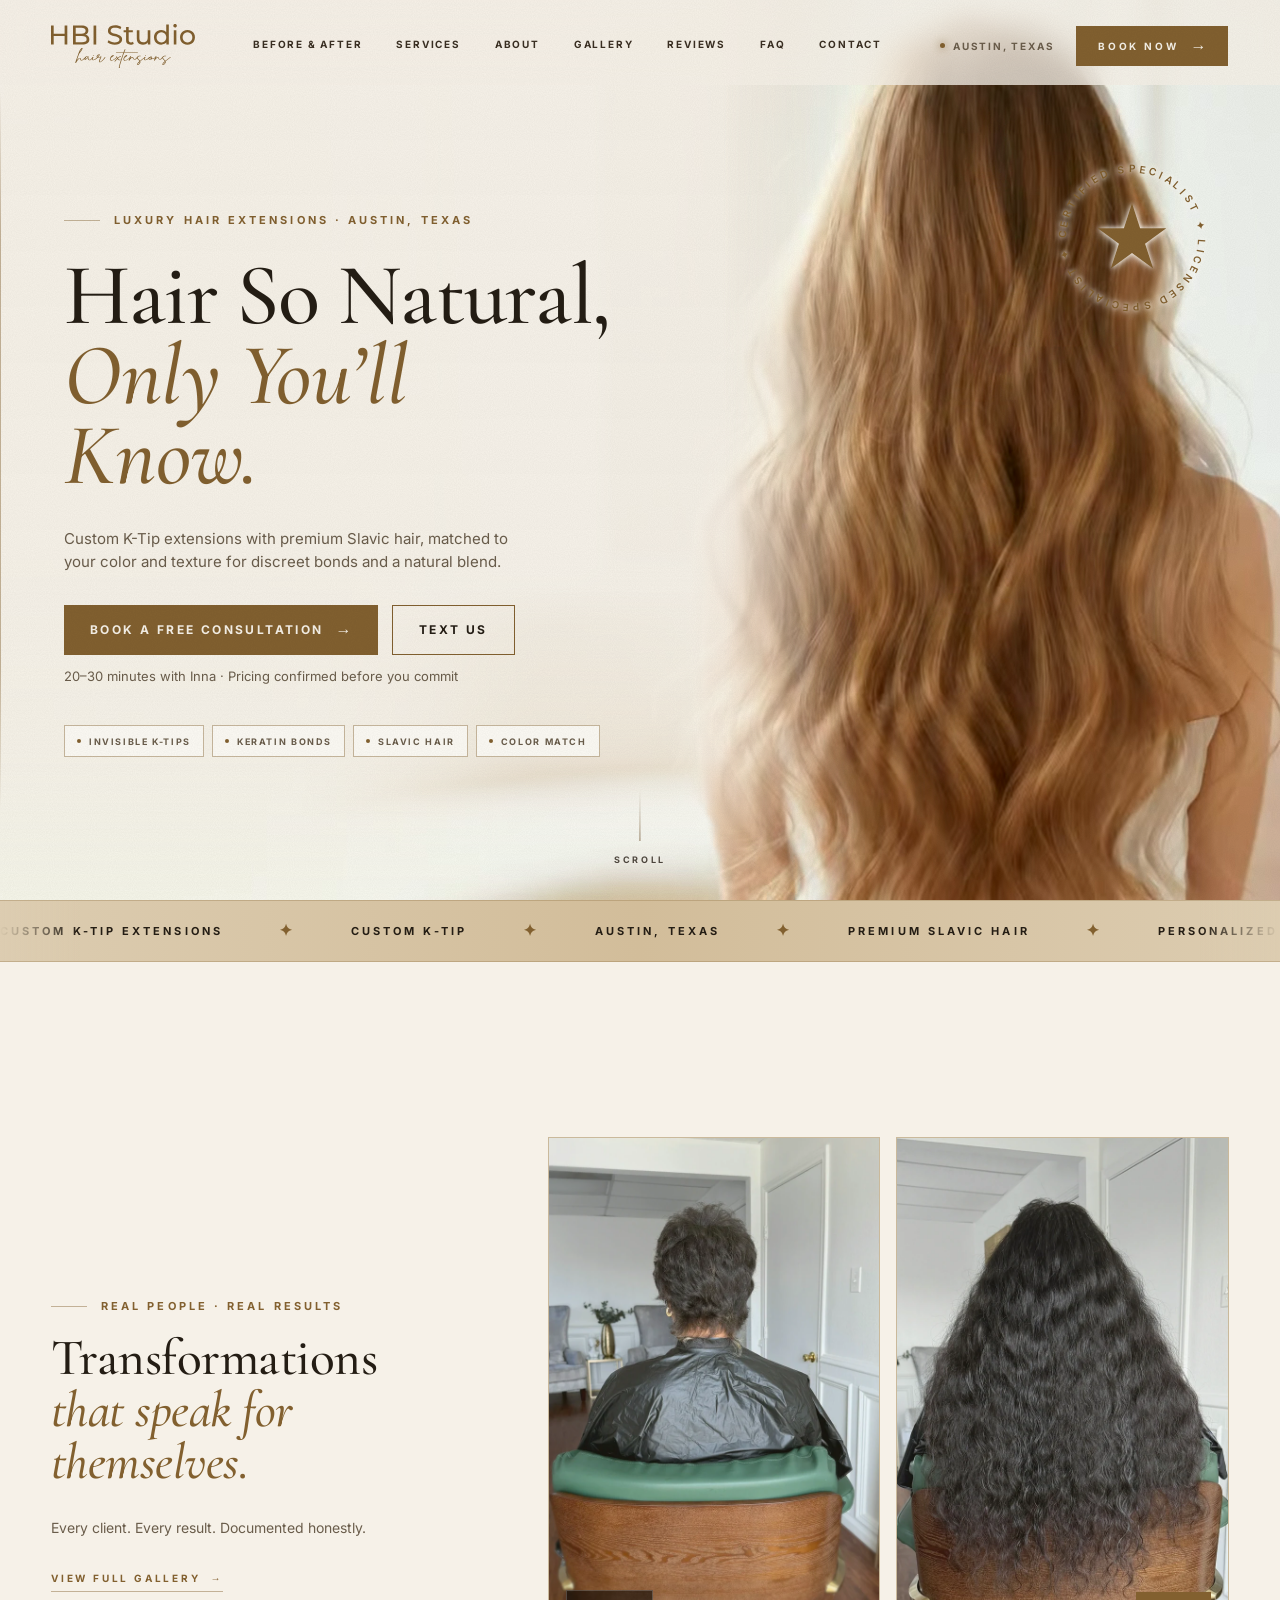
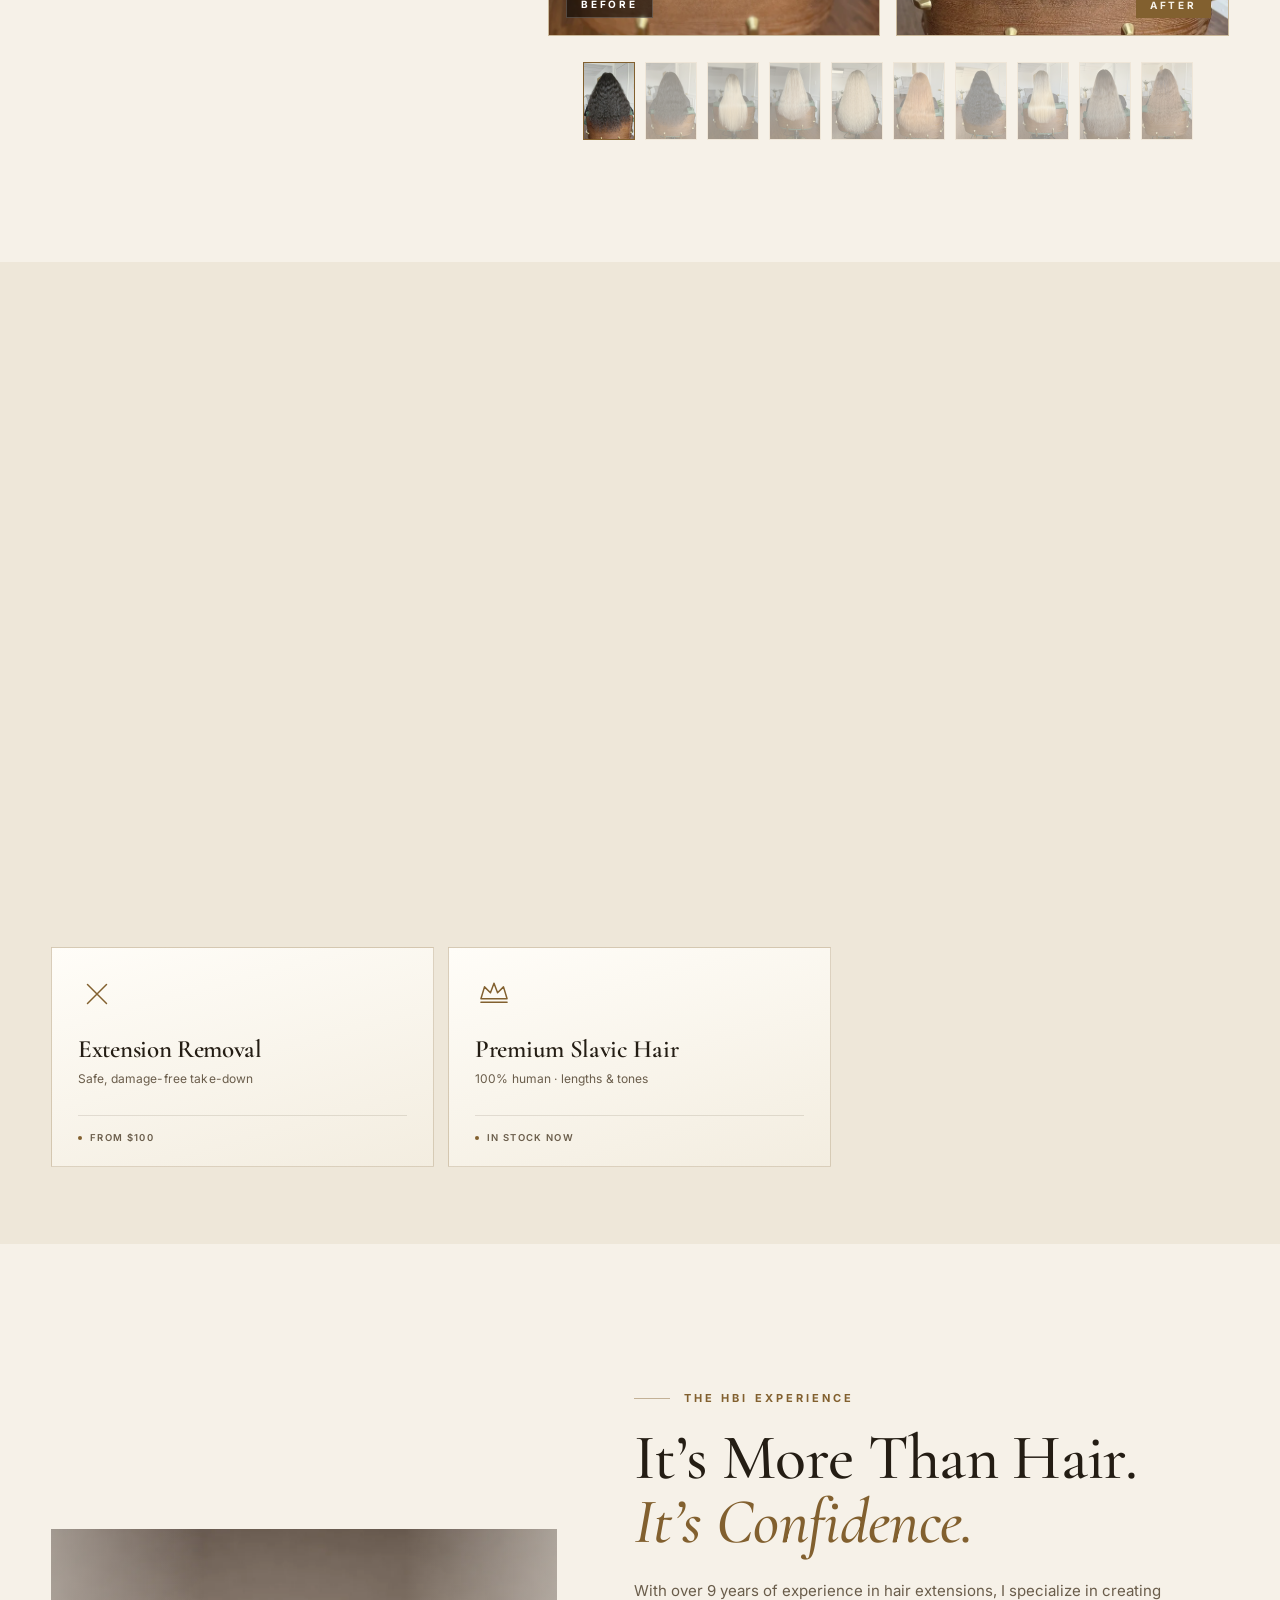
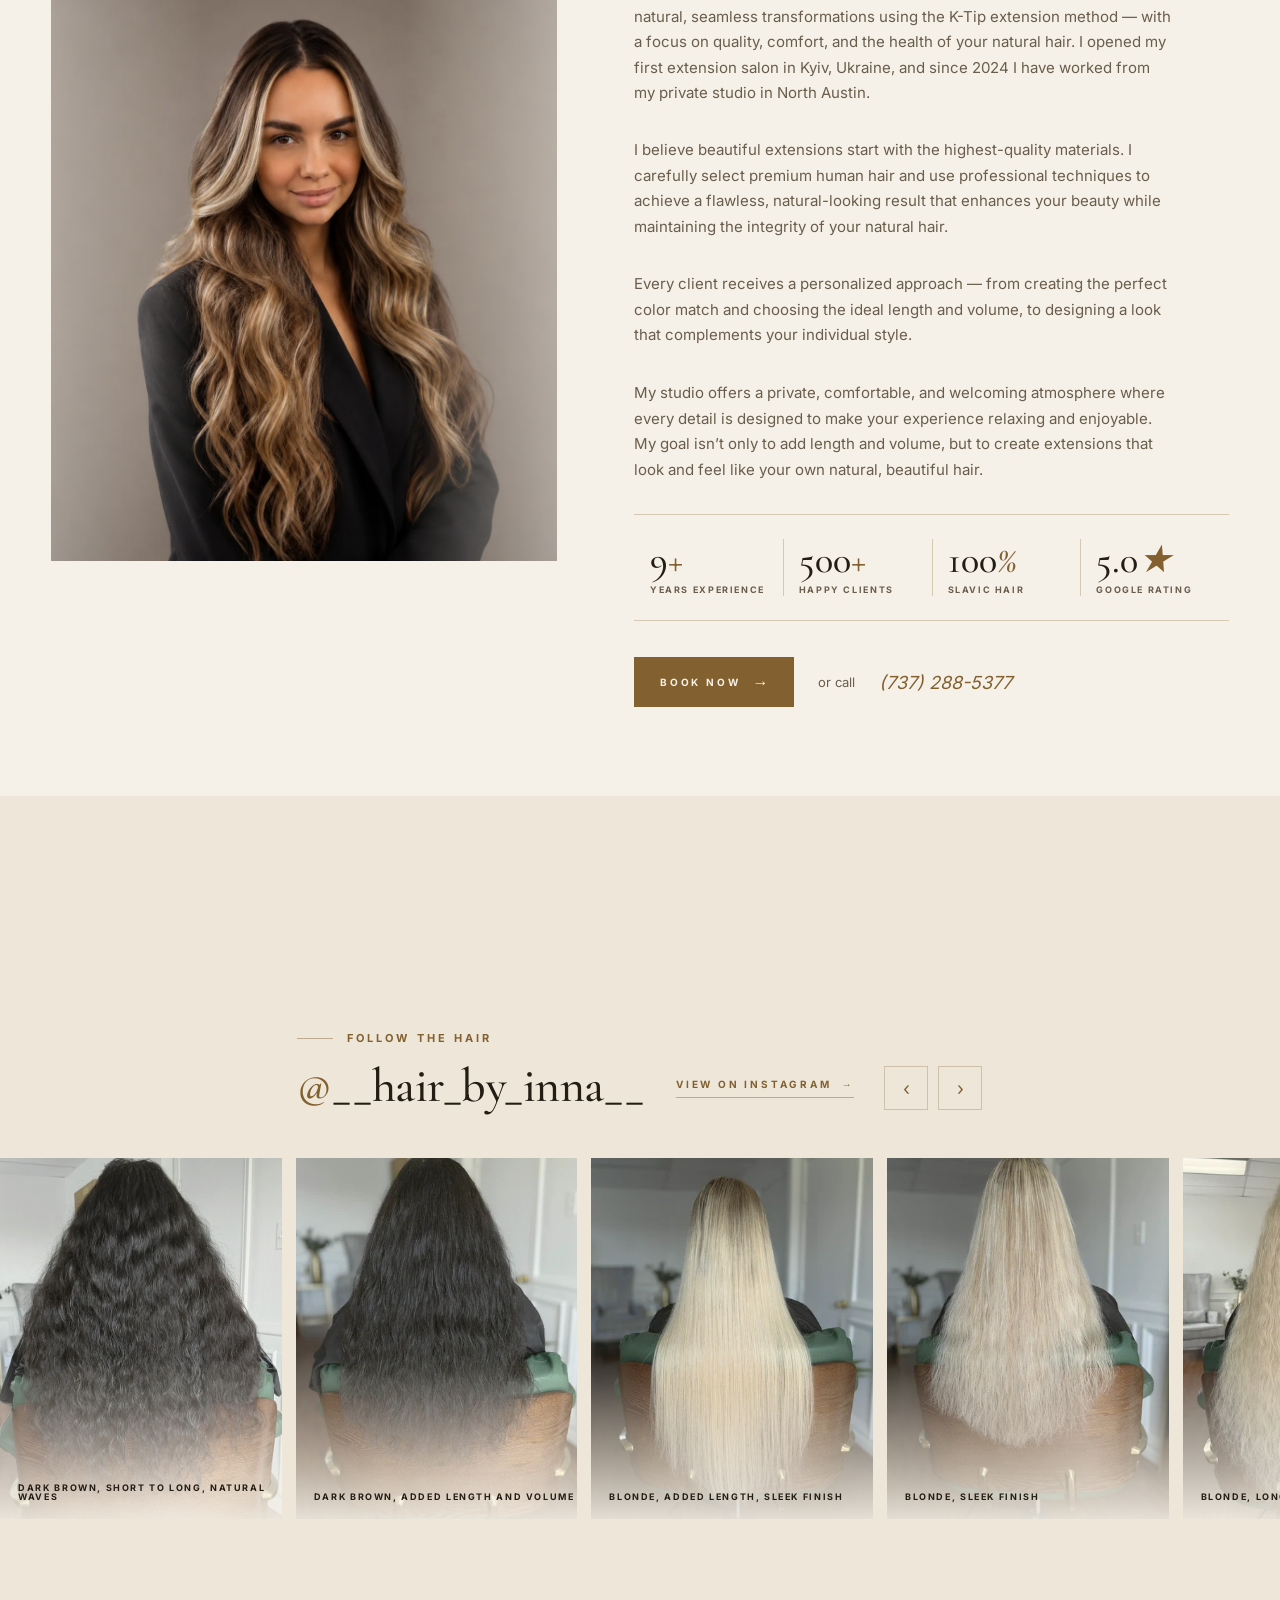
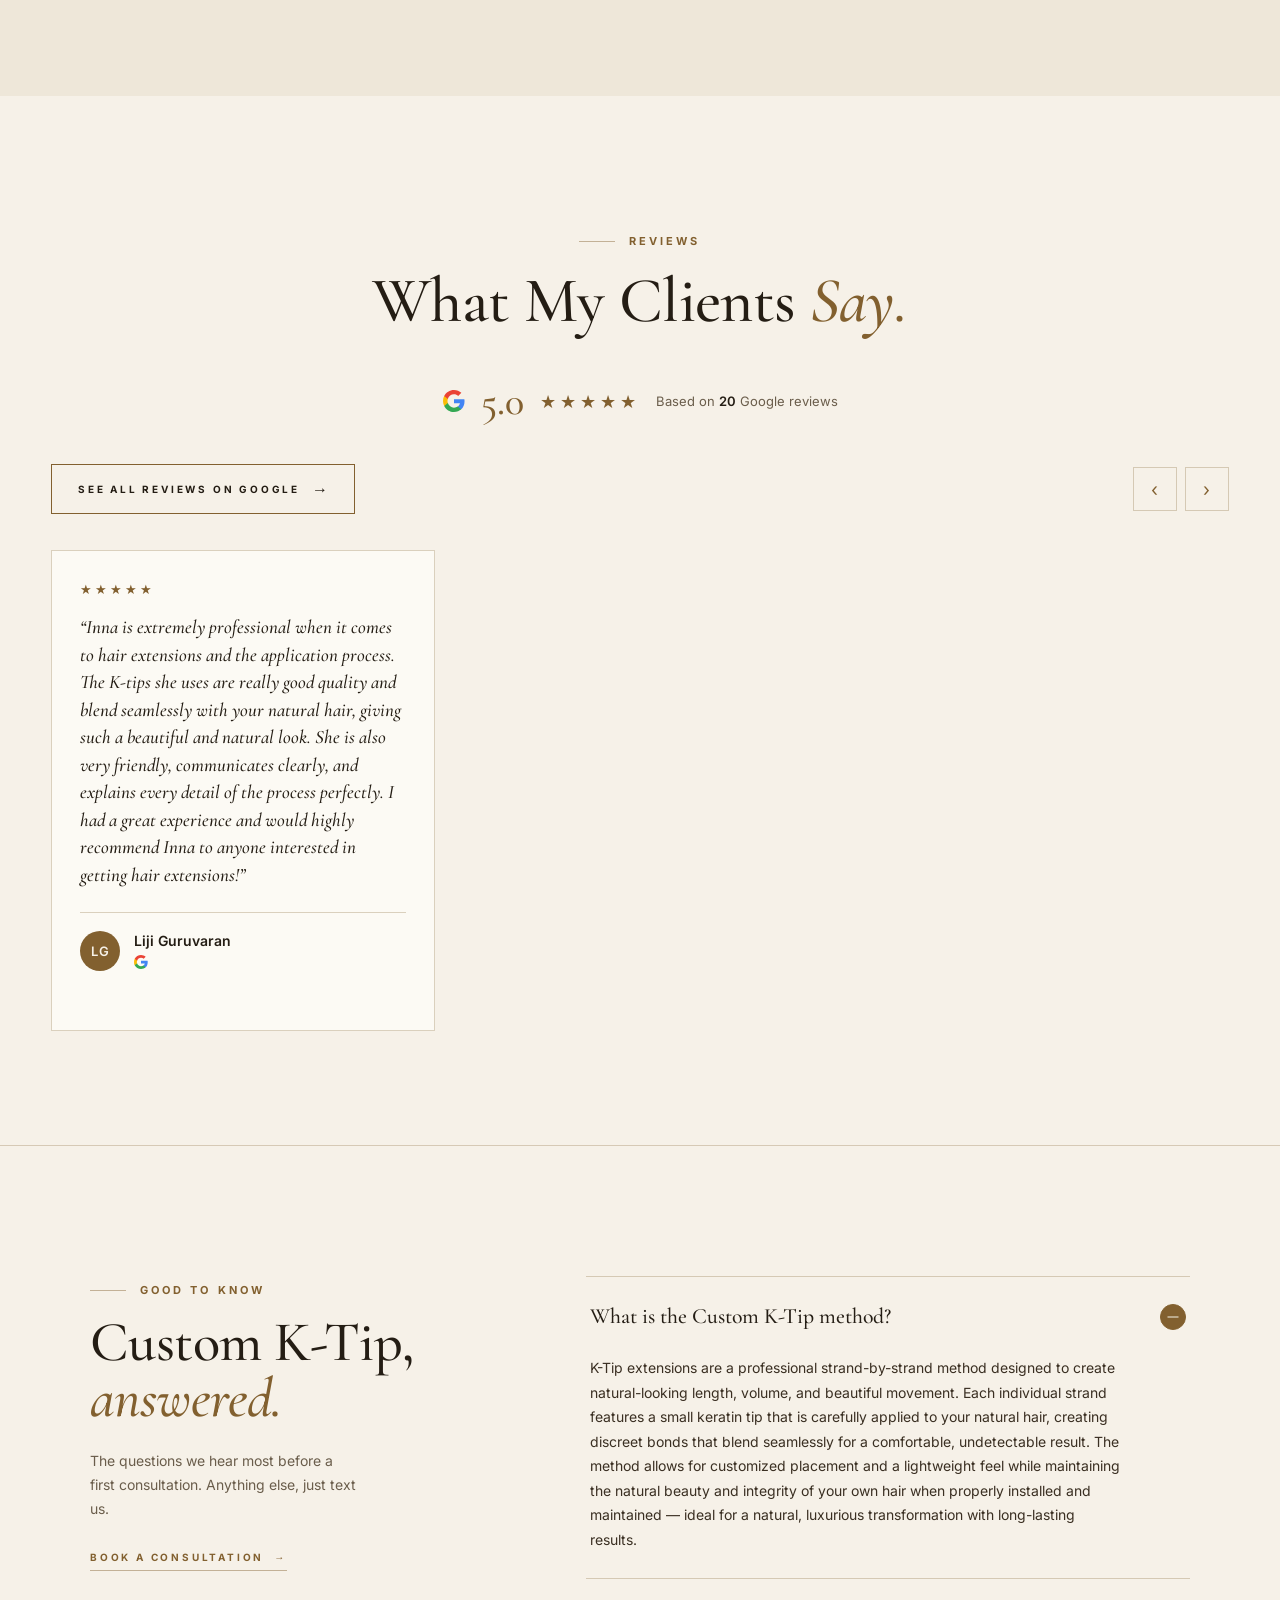
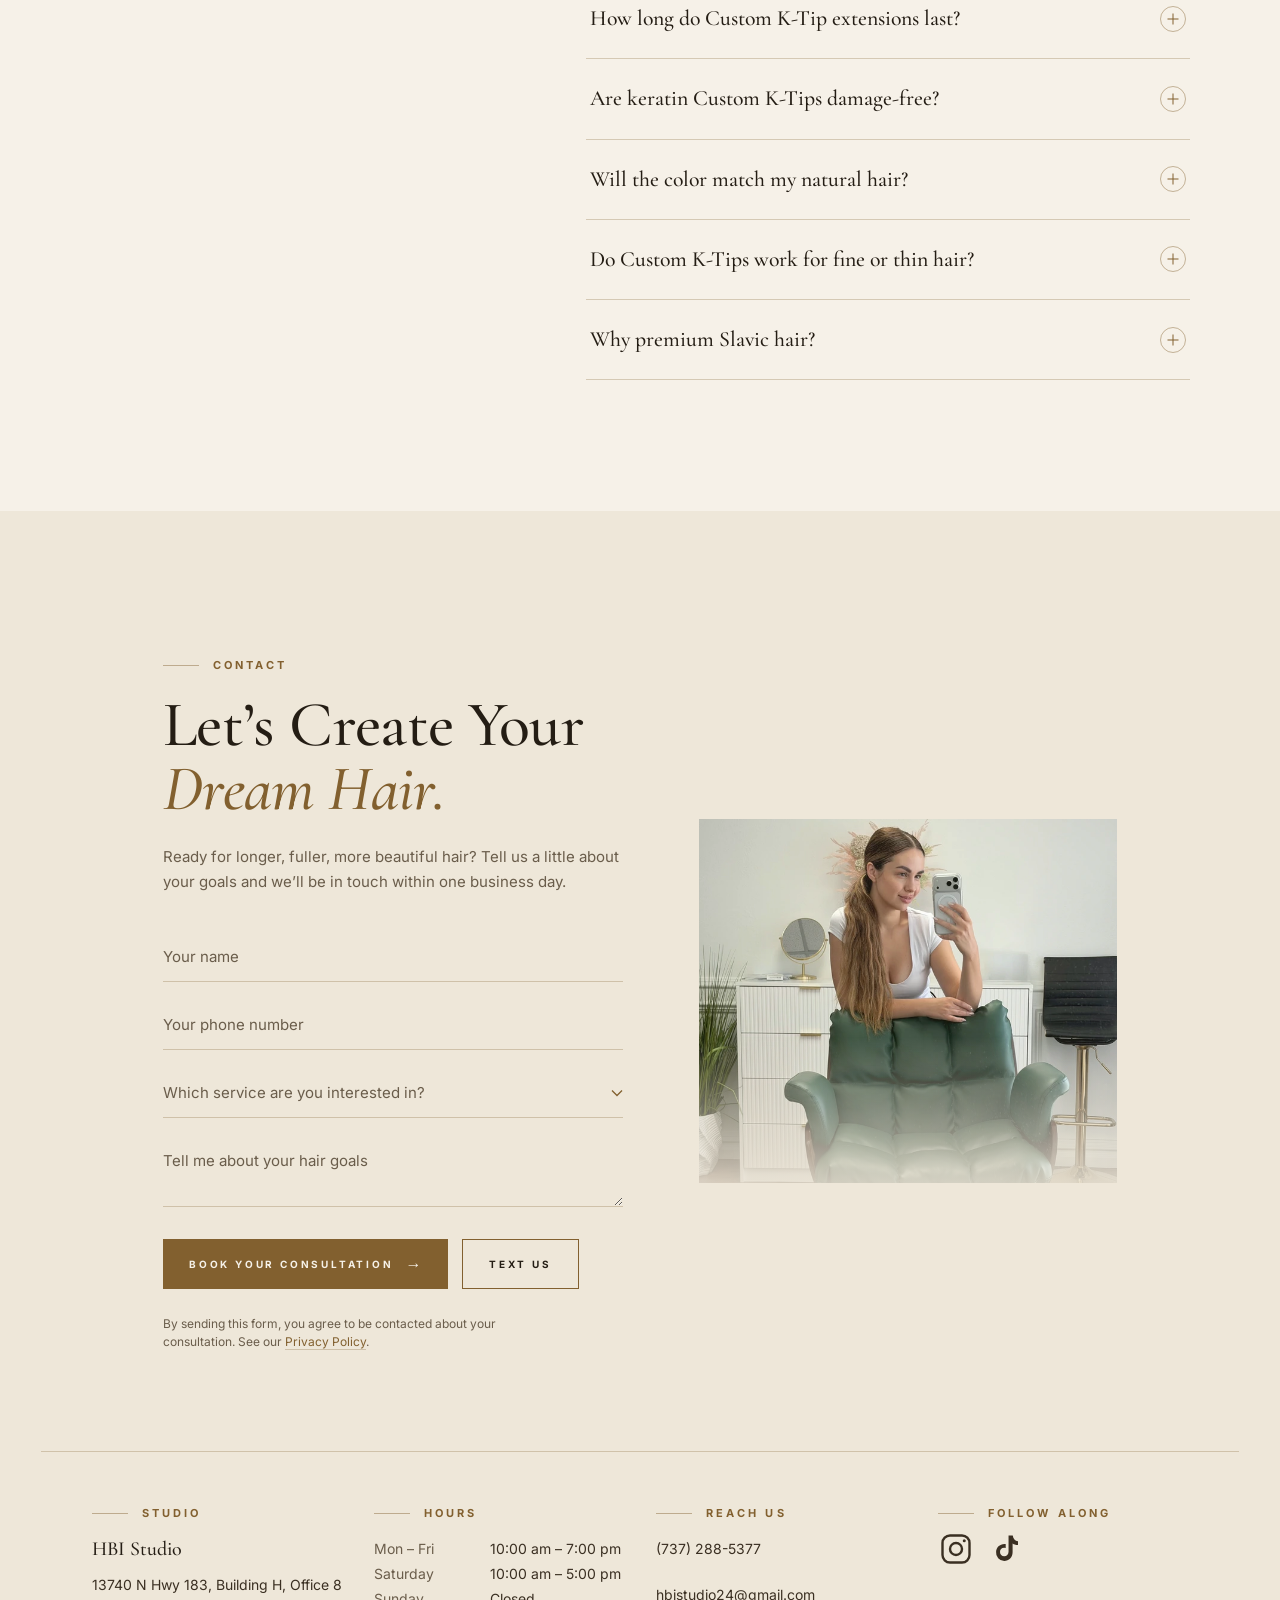
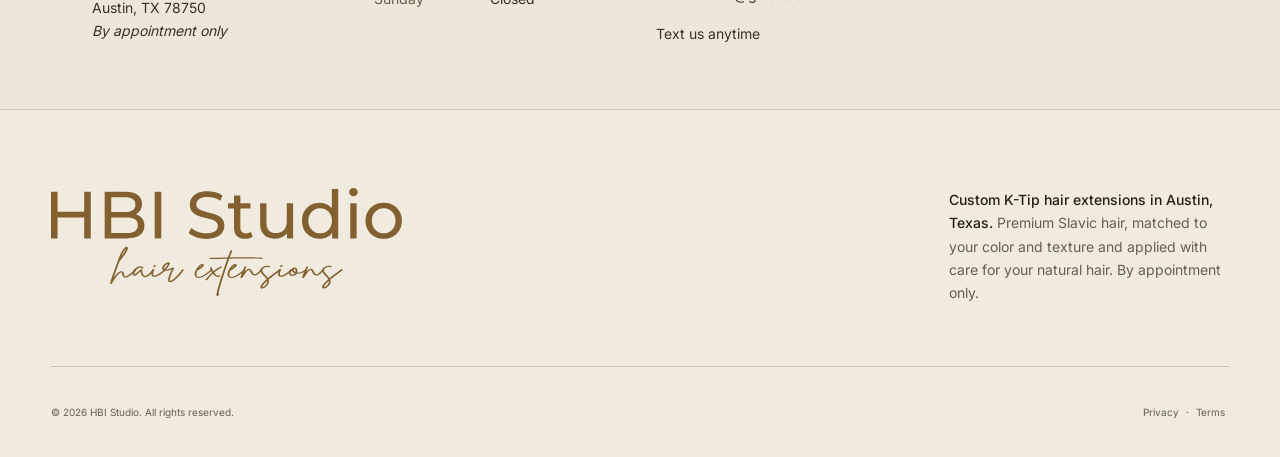
==== light/index.html @ e192b744 "light only: plain color-scheme light + supported-color-schemes + dark-mode media opt-out (Samsung In" ====
<!DOCTYPE html>
<html lang="en">
<head>
  <meta charset="UTF-8" />
  <meta name="viewport" content="width=device-width, initial-scale=1, viewport-fit=cover" />
  <title>HBI Studio — Custom K-Tip Hair Extensions · Austin, TX</title>
  <meta name="description" content="HBI Studio — a private hair extension studio in Austin, Texas specializing in Custom K-Tip extensions. Discreet keratin bonds in premium Slavic hair, matched to your color and texture and applied strand by strand." />
  <meta name="theme-color" content="#F6F1E8" />
  <meta name="color-scheme" content="light" />
  <meta name="supported-color-schemes" content="light" />
  <link rel="icon" type="image/svg+xml" href="favicon.svg" />

  <!-- Social sharing -->
  <meta property="og:type" content="website" />
  <meta property="og:site_name" content="HBI Studio" />
  <meta property="og:url" content="https://hbi-studio.com/" />
  <meta name="robots" content="index, follow" />
  <link rel="canonical" href="https://hbi-studio.com/" />
  <meta property="og:title" content="HBI Studio — Custom K-Tip Hair Extensions · Austin, TX" />
  <meta property="og:description" content="A private hair extension studio in Austin, Texas. Custom K-Tip extensions with premium Slavic hair, matched to your color and texture for discreet bonds and a natural blend." />
  <meta property="og:image" content="https://hbi-studio.com/assets/og/home-1200x630.jpg?v=2" />
  <meta property="og:image:width" content="1200" />
  <meta property="og:image:height" content="630" />
  <meta property="og:image:alt" content="HBI Studio" />
  <meta property="og:locale" content="en_US" />
  <meta name="twitter:card" content="summary_large_image" />
  <meta name="twitter:title" content="HBI Studio — Custom K-Tip Hair Extensions · Austin, TX" />
  <meta name="twitter:description" content="Custom K-Tip extensions with premium Slavic hair, matched to your color and texture. By appointment only — Austin, TX." />
  <meta name="twitter:image" content="https://hbi-studio.com/assets/og/home-1200x630.jpg?v=2" />

  <script type="application/ld+json">
  {
    "@context": "https://schema.org",
    "@type": "HairSalon",
    "@id": "https://hbi-studio.com/#business",
    "name": "HBI Studio",
    "description": "Private hair extension studio in Austin, Texas specializing in Custom K-Tip extensions with premium Slavic hair.",
    "telephone": "+17372885377",
    "email": "hbistudio24@gmail.com",
    "url": "https://hbi-studio.com/",
    "logo": "https://hbi-studio.com/logo/HBI-Studio-logo-gold.png",
    "image": "https://hbi-studio.com/logo/HBI-Studio-logo-gold.png",
    "priceRange": "$$",
    "address": {
      "@type": "PostalAddress",
      "streetAddress": "13740 N Hwy 183, Building H, Office 8",
      "addressLocality": "Austin",
      "addressRegion": "TX",
      "postalCode": "78750",
      "addressCountry": "US"
    },
    "openingHoursSpecification": [
      { "@type": "OpeningHoursSpecification", "dayOfWeek": ["Monday","Tuesday","Wednesday","Thursday","Friday"], "opens": "10:00", "closes": "19:00" },
      { "@type": "OpeningHoursSpecification", "dayOfWeek": "Saturday", "opens": "10:00", "closes": "17:00" }
    ],
    "geo": { "@type": "GeoCoordinates", "latitude": 30.459564, "longitude": -97.794838 },
    "areaServed": [
      { "@type": "City", "name": "Austin" },
      { "@type": "City", "name": "Cedar Park" },
      { "@type": "City", "name": "Round Rock" },
      { "@type": "City", "name": "Pflugerville" },
      { "@type": "City", "name": "Leander" }
    ],
    "founder": { "@type": "Person", "name": "Inna", "jobTitle": "Hair extension specialist" },
    "knowsAbout": ["Custom K-Tip hair extensions", "Keratin bond hair extensions", "Slavic hair"],
    "hasOfferCatalog": {
      "@type": "OfferCatalog",
      "name": "Hair extension services",
      "itemListElement": [
        { "@type": "Offer", "itemOffered": { "@type": "Service", "name": "Free Consultation" }, "price": "0", "priceCurrency": "USD" },
        { "@type": "Offer", "itemOffered": { "@type": "Service", "name": "Hair Extension Installation (Hair Included)" } },
        { "@type": "Offer", "itemOffered": { "@type": "Service", "name": "Hair Extension Installation (Client's Hair)" } },
        { "@type": "Offer", "itemOffered": { "@type": "Service", "name": "Extension Reinstallation" } },
        { "@type": "Offer", "itemOffered": { "@type": "Service", "name": "Extension Removal" } },
        { "@type": "Offer", "itemOffered": { "@type": "Product", "name": "Premium Slavic Human Hair", "offers": { "@type": "AggregateOffer", "lowPrice": "450", "priceCurrency": "USD" } } }
      ]
    },
    "sameAs": [
      "https://www.instagram.com/__hair_by_inna__/",
      "https://www.tiktok.com/@hbi_studio_atx",
      "https://maps.app.goo.gl/on6bKGeQYGcoW2rF8"
    ],
    "aggregateRating": { "@type": "AggregateRating", "ratingValue": "5.0", "reviewCount": "20" }
  }
  </script>
  <script type="application/ld+json">
  {
    "@context": "https://schema.org",
    "@type": "FAQPage",
    "mainEntity": [
      { "@type": "Question", "name": "What is the Custom K-Tip method?", "acceptedAnswer": { "@type": "Answer", "text": "K-Tip extensions are a professional strand-by-strand method that creates natural-looking length, volume, and movement. Each strand features a small keratin tip carefully applied to your natural hair, creating discreet bonds that blend seamlessly for a comfortable, undetectable result. It allows customized placement and a lightweight feel while maintaining the integrity of your own hair when properly installed and maintained." } },
      { "@type": "Question", "name": "How long do Custom K-Tip extensions last?", "acceptedAnswer": { "@type": "Answer", "text": "With proper care, high-quality Custom K-Tip extensions can be reused for 9–12 months or longer. We recommend a reinstallation every 3–3.5 months so they can be removed, refreshed, and reapplied. Longevity also depends on your at-home care routine, the products you use, and how gently you treat your extensions." } },
      { "@type": "Question", "name": "Are keratin Custom K-Tips damage-free?", "acceptedAnswer": { "@type": "Answer", "text": "Keratin Custom K-Tip extensions are a gentle, comfortable method when applied correctly by a trained professional. The small, lightweight keratin bonds distribute weight evenly and allow natural movement while minimizing stress on your natural hair. Proper installation, regular maintenance, and recommended aftercare are essential to keeping your hair healthy and achieving the best results." } },
      { "@type": "Question", "name": "Will the color match my natural hair?", "acceptedAnswer": { "@type": "Answer", "text": "Yes. We specialize in customized color matches for a seamless blend with your natural hair, including custom color mixes and complex color techniques. Whether your hair is a natural shade, highlighted, balayage, or a more complex color, we customize the extensions to blend beautifully." } },
      { "@type": "Question", "name": "Do Custom K-Tips work for fine or thin hair?", "acceptedAnswer": { "@type": "Answer", "text": "Yes — Custom K-Tip extensions can be an excellent option for fine or thin hair when applied correctly and customized to your natural hair. The small, discreet bonds allow precise placement and a natural blend without a bulky appearance. A professional consultation is essential to determine the right length, volume, and extension amount for your hair type." } },
      { "@type": "Question", "name": "Why premium Slavic hair?", "acceptedAnswer": { "@type": "Answer", "text": "Premium Slavic hair is known for its exceptional softness, natural shine, and luxurious quality. Its fine texture and smooth cuticle structure blend beautifully with many natural hair types. It is carefully selected for durability, beautiful movement, and its ability to maintain softness with proper care — an investment in a natural look, comfortable wear, and long-lasting results." } }
    ]
  }
  </script>

  <!-- The hero still is the largest paint on every screen; ask for it first. -->
  <link rel="preload" as="image" href="assets/hero-light-fallback.webp" imagesrcset="assets/hero-light-fallback-800.webp 800w, assets/hero-light-fallback.webp 1920w" imagesizes="(max-width: 980px) 100vw, 62vw" fetchpriority="high" />
  <!-- Fonts are self-hosted (see style.css); the two hero faces are fetched early. -->
  <link rel="preload" as="font" type="font/woff2" href="assets/fonts/cormorant-garamond.woff2" crossorigin />
  <link rel="preload" as="font" type="font/woff2" href="assets/fonts/inter.woff2" crossorigin />
  <!-- Progressive enhancement for the reveal blocks. They may only start hidden
       once JavaScript is known to be running, so the stamp goes on here, before
       first paint. If main.js has not reported in within four seconds — blocked,
       failed, or still loading on a bad connection — the stamp comes off and
       every block is simply visible. -->
  <script>
    document.documentElement.classList.add('js');
    setTimeout(function () {
      if (!window.__hbiJs) document.documentElement.classList.remove('js');
    }, 4000);
  </script>
  <link rel="stylesheet" href="style.css?v=20261010-2" />

  <!-- ===== Custom K-Tip additions: USP strip + FAQ (scoped, reuses Dark Couture tokens) ===== -->
  <style>
    @media (pointer: coarse) {
      .ba-handle { cursor: ew-resize !important; }
    }

    /* ===== Cinematic animated hero (bleed variant) ===== */
    .hero-cine { position: absolute; inset: 0; overflow: hidden; z-index: 0; }
    .hero-cine .cine-img,
    .hero-cine .cine-hair,
    .hero-cine video.cine-video {
      position: absolute; inset: 0; width: 100%; height: 100%;
      object-fit: cover; object-position: 50% 26%;
      will-change: transform;
    }
    .hero-cine .cine-img {
      transform-origin: 50% 32%;
      filter: brightness(1.08) contrast(0.96) saturate(0.94);
      animation: cineZoom 28s ease-in-out infinite alternate;
    }
    /* Duplicate of the photo, masked to the hair region, gently swaying =
       reads as long hair flowing in slow motion. */
    .hero-cine .cine-hair {
      transform-origin: 50% 0%;
      filter: brightness(1.08) contrast(0.97) saturate(0.94) blur(0.5px);
      -webkit-mask-image: linear-gradient(to bottom, transparent 30%, #000 50%, #000 92%, transparent 100%);
              mask-image: linear-gradient(to bottom, transparent 30%, #000 50%, #000 92%, transparent 100%);
      animation: cineSway 7.5s ease-in-out infinite alternate;
    }
    /* Ivory grade so the studio footage sits inside Light Couture */
    .hero-cine .cine-tone {
      position: absolute; inset: 0; pointer-events: none;
      background: radial-gradient(125% 135% at 40% 42%,
        rgba(255,252,246,.10) 0%,
        rgba(246,241,232,.40) 48%,
        rgba(246,241,232,.76) 78%,
        rgba(248,244,236,.9) 100%);
    }
    /* Also veils the VIDEO (the tone layer is hidden once video takes over) */
    .hero-cine .cine-sweep {
      position: absolute; inset: -25%;
      background: linear-gradient(115deg,
        transparent 40%,
        rgba(138,102,52,.10) 47%,
        rgba(110,78,38,.16) 51%,
        rgba(138,102,52,.08) 55%,
        transparent 62%);
      mix-blend-mode: multiply; pointer-events: none;
      animation: cineSweep 11s ease-in-out infinite;
    }
    /* No brightness lift: the light clip is already bright, and pushing it
       further blew out the hair. */
    .hero-cine video.cine-video { display: none; z-index: 1; background: var(--ink); }
    .hero-cine.has-video video.cine-video { display: block; }
    .hero-cine.has-video .cine-img,
    .hero-cine.has-video .cine-hair,
    .hero-cine.has-video .cine-sweep,
    .hero-cine.has-video .cine-tone { display: none; }

    @keyframes cineZoom {
      from { transform: scale(1.05) translateY(0); }
      to   { transform: scale(1.16) translateY(-1.6%); }
    }
    @keyframes cineSway {
      0%   { transform: translateX(-1.1%) skewX(-1.2deg) scale(1.06); }
      50%  { transform: translateX(0.3%)  skewX(0.4deg)  scale(1.085); }
      100% { transform: translateX(1.2%)  skewX(1.2deg)  scale(1.06); }
    }
    @keyframes cineSweep {
      0%, 100% { transform: translateX(-22%); opacity: 0; }
      42%      { opacity: 1; }
      58%      { transform: translateX(22%);  opacity: 0; }
    }
    @media (prefers-reduced-motion: reduce) {
      .hero-cine .cine-img,
      .hero-cine .cine-hair,
      .hero-cine .cine-sweep { animation: none; }
      .hero-cine .cine-img { transform: scale(1.08); }
    }
    /* Slow connection: the still photo alone, no clip and no motion layers,
       so the first screen costs one image. Set by the loader script below. */
    .hero-cine.is-lite .cine-img { animation: none; transform: scale(1.08); }
    .hero-cine.is-lite .cine-hair,
    .hero-cine.is-lite .cine-sweep { display: none; }
    /* Portrait screens see about a third of the 16:9 still's width. The model
       stands at ~70% across it, so the crop is pulled right to centre her. The
       video served here is already cropped around her, so it stays centred. */
    @media (max-width: 980px) {
      .hero-cine .cine-img,
      .hero-cine .cine-hair { object-position: 78% 26%; }
    }

    /* USP TRUST STRIP */
    .usp-strip {
      background: var(--ink);
      border-top: 1px solid var(--gold-line);
      border-bottom: 1px solid var(--gold-line);
      padding: clamp(40px, 5vw, 64px) var(--gutter);
    }
    .usp-inner {
      max-width: 1340px; margin: 0 auto;
    }
    .usp-head {
      text-align: center; margin-bottom: clamp(28px, 3.4vw, 44px);
    }
    .usp-head .eyebrow { justify-content: center; }
    .usp-head h2 {
      font-family: var(--serif); font-weight: 500;
      font-size: clamp(30px, 3.4vw, 46px); line-height: 1.04;
      letter-spacing: -.01em; color: var(--cream);
      margin: 18px 0 0; text-wrap: pretty;
    }
    .usp-head h2 .italic { color: var(--gold); }
    .usp-grid {
      display: grid;
      grid-template-columns: repeat(7, 1fr);
      gap: 1px;
      background: var(--gold-line);
      border: 1px solid var(--gold-line);
    }
    .usp-cell {
      background: var(--ink);
      padding: clamp(22px, 2vw, 30px) 16px;
      display: flex; flex-direction: column; align-items: center;
      text-align: center; gap: 14px;
      transition: background .3s ease;
    }
    .usp-cell:hover { background: var(--panel); }
    .usp-cell .usp-ico {
      width: 34px; height: 34px; color: var(--gold);
      display: flex; align-items: center; justify-content: center;
    }
    .usp-cell .usp-ico svg { width: 100%; height: 100%; }
    .usp-cell .usp-name {
      font-family: var(--serif); font-style: italic; font-weight: 500;
      font-size: 17px; line-height: 1.15; color: var(--cream);
    }
    .usp-cell .usp-sub {
      font: 400 11px/1.5 var(--sans); color: var(--mute);
      letter-spacing: .01em;
    }
    @media (max-width: 1100px) { .usp-grid { grid-template-columns: repeat(4, 1fr); } }
    @media (max-width: 720px)  { .usp-grid { grid-template-columns: repeat(2, 1fr); } }

    /* FAQ */
    .faq {
      background: var(--ink);
      padding: clamp(90px, 11vw, 130px) var(--gutter);
      border-top: 1px solid var(--gold-line);
    }
    .faq-wrap {
      max-width: 1100px; margin: 0 auto;
      display: grid; grid-template-columns: 0.82fr 1.18fr;
      gap: clamp(40px, 6vw, 88px); align-items: start;
    }
    .faq-head .eyebrow { margin-bottom: 18px; }
    .faq-head h2 {
      font-family: var(--serif); font-weight: 500;
      font-size: clamp(38px, 4.4vw, 60px); line-height: 1; letter-spacing: -.01em;
      color: var(--cream); margin: 0 0 22px; text-wrap: pretty;
    }
    .faq-head h2 .italic { color: var(--gold); display: block; }
    .faq-head p {
      font: 400 14px/1.7 var(--sans); color: var(--mute); max-width: 30ch;
      margin: 0 0 26px;
    }
    .faq-list { border-top: 1px solid var(--gold-line); }
    .faq-item { border-bottom: 1px solid var(--gold-line); }
    .faq-item summary {
      list-style: none;
      display: flex; align-items: center; justify-content: space-between; gap: 24px;
      padding: 26px 4px;
      font-family: var(--serif); font-weight: 500; font-size: clamp(19px, 1.7vw, 24px);
      line-height: 1.25; color: var(--cream);
      transition: color .25s ease;
    }
    .faq-item summary::-webkit-details-marker { display: none; }
    .faq-item summary:hover { color: var(--gold); }
    .faq-item .faq-sign {
      flex: 0 0 auto; width: 26px; height: 26px; position: relative;
      border: 1px solid var(--gold-dim); border-radius: 50%;
      transition: background .25s ease, border-color .25s ease;
    }
    .faq-item .faq-sign::before,
    .faq-item .faq-sign::after {
      content: ""; position: absolute; left: 50%; top: 50%;
      background: var(--gold); transform: translate(-50%, -50%);
      transition: opacity .25s ease, transform .25s ease;
    }
    .faq-item .faq-sign::before { width: 11px; height: 1px; }
    .faq-item .faq-sign::after  { width: 1px; height: 11px; }
    .faq-item[open] .faq-sign { background: var(--gold); border-color: var(--gold); }
    .faq-item[open] .faq-sign::before,
    .faq-item[open] .faq-sign::after { background: var(--ink); }
    .faq-item[open] .faq-sign::after { transform: translate(-50%, -50%) rotate(90deg); opacity: 0; }
    .faq-item .faq-a {
      padding: 0 40px 26px 4px;
      font: 400 14px/1.75 var(--sans); color: var(--cream-2);
      max-width: 64ch;
    }
    @media (max-width: 860px) {
      .faq-wrap { grid-template-columns: 1fr; gap: 36px; }
    }
  </style>
</head>
<body data-hero="split" data-grain="on" data-marquee="on">

  <!-- Preloader -->
  <div class="preloader" id="preloader" role="status" aria-label="Loading">
    <div class="pl-inner">
      <div class="pl-logo" aria-label="HBI Studio">
        <span class="pl-logo-layer pl-logo-base"></span>
        <span class="pl-logo-layer pl-logo-fill"></span>
      </div>
    </div>
  </div>

  <a class="skip-link" href="#main">Skip to content</a>

  <!-- Grain overlay -->
  <div class="grain" aria-hidden="true"></div>

  <!-- ============================ HEADER / NAV ============================ -->
  <header class="site-header" id="siteHeader" aria-label="Primary">
    <div class="nav-wrap">
      <a href="#top" class="brand" aria-label="HBI Studio home">
        <img class="brand-logo" id="brandLogo" src="assets/logo-bronze.svg" alt="HBI Studio" />
      </a>

      <nav class="primary-nav" aria-label="Main navigation">
        <ul class="nav-list">
          <li><a href="#before-after">Before &amp; After</a></li>
          <li><a href="#services">Services</a></li>
          <li><a href="#about">About</a></li>
          <li><a href="#gallery">Gallery</a></li>
          <li><a href="#reviews">Reviews</a></li>
          <li><a href="#faq">FAQ</a></li>
          <li><a href="#contact">Contact</a></li>
        </ul>
      </nav>

      <div class="nav-meta" style="margin: 7px 0px 0px">
        <span class="nav-location"><span class="dot"></span>Austin, Texas</span>
        <a href="#contact" class="btn btn-gold btn-sm">Book Now <span class="arrow">→</span></a>
        <button class="hamburger" id="hamburger" aria-label="Open menu" aria-expanded="false" aria-controls="mobileMenu">
          <span></span><span></span><span></span>
        </button>
      </div>
    </div>
  </header>

  <!-- Mobile menu -->
  <div class="mobile-menu" id="mobileMenu" data-open="false" role="dialog" aria-modal="true" aria-label="Mobile menu">
    <ul class="mobile-list">
      <li><a href="#before-after"><span class="ml-txt">Before &amp; After</span></a></li>
      <li><a href="#services"><span class="ml-txt">Services</span></a></li>
      <li><a href="#about"><span class="ml-txt">About</span></a></li>
      <li><a href="#gallery"><span class="ml-txt">Gallery</span></a></li>
      <li><a href="#reviews"><span class="ml-txt">Reviews</span></a></li>
      <li><a href="#faq"><span class="ml-txt">FAQ</span></a></li>
      <li><a href="#contact"><span class="ml-txt">Contact</span></a></li>
    </ul>
  </div>

  <main id="main">

    <!-- ============================ HERO ============================ -->
    <section class="hero" id="top" aria-label="Introduction">

      <!-- Variant A: Split -->
      <div class="hero-split">
        <div class="hero-copy">
          <span class="hero-eyebrow eyebrow reveal">Luxury Hair Extensions · Austin, Texas</span>
          <h1 class="reveal" data-delay="120">
            <span class="line">Hair So Natural,</span>
            <span class="line italic">Only You&rsquo;ll<br/>Know.</span>
          </h1>
          <p class="hero-sub reveal" data-delay="320">
            Custom K-Tip extensions with premium Slavic hair, matched to your color and texture for discreet bonds and a natural blend.
          </p>
          <div class="hero-ctas reveal" data-delay="420">
            <a href="#contact" class="btn btn-gold">Book a Free Consultation <span class="arrow">→</span></a>
            <a href="sms:+17372885377" class="btn btn-ghost">Text Us</a>
          </div>
          <p class="hero-note reveal" data-delay="470">20&ndash;30 minutes with Inna &middot; Pricing confirmed before you commit</p>
          <ul class="hero-pills reveal" data-delay="520" aria-label="Studio features">
            <li class="hero-pill"><span class="pip"></span>Invisible K-Tips</li>
            <li class="hero-pill"><span class="pip"></span>Keratin Bonds</li>
            <li class="hero-pill"><span class="pip"></span>Slavic Hair</li>
            <li class="hero-pill"><span class="pip"></span>Color Match</li>
          </ul>
        </div>
        <!-- Sits outside .hero-photo: that layer is below .hero-copy, and on
             narrow screens the copy spans the whole hero, so the seal was
             painted over by the copy's backing. -->
          <div class="seal" aria-hidden="true" data-om-id="888474fa:87">
            <svg viewBox="0 0 200 200" class="seal-svg">
              <defs>
                <path id="sealLoop" d="M100,100 m-78,0 a78,78 0 1,1 156,0 a78,78 0 1,1 -156,0" />
              </defs>
              <text class="seal-text">
                <textPath href="#sealLoop" startOffset="0" textLength="490">CERTIFIED SPECIALIST ✦ LICENSED SPECIALIST ✦  </textPath>
              </text>
              <g style="transform-origin: 100px 100px;">
                <polygon class="seal-star"
                  points="100,68 107.3,90.5 130.9,90.5 111.8,104.5 119.1,127 100,113 80.9,127 88.2,104.5 69.1,90.5 92.7,90.5" />
              </g>
            </svg>
          </div>
        <div class="hero-photo">
          <div class="hero-cine" id="heroCine">
            <!-- Slow-motion VIDEO: drop a <source> in here (back-facing, long-hair
                 slow-mo clip) and it auto-plays over the still. muted+loop+playsinline. -->
            <video class="cine-video" muted loop playsinline preload="none" width="1920" height="1080" data-src="assets/hero-ad-light.webm" data-src-mp4="assets/hero-ad-light.mp4" data-src-mobile="assets/hero-ad-light-720.webm" data-src-mobile-mp4="assets/hero-ad-light-720.mp4" data-src-portrait="assets/hero-ad-light-mobile.webm?v=2" data-src-portrait-mp4="assets/hero-ad-light-mobile.mp4?v=2"></video>
            <!-- Animated still fallback — shows instantly and whenever the video is skipped (save-data / 2G) -->
            <img class="cine-img" src="assets/hero-light-fallback.webp" srcset="assets/hero-light-fallback-800.webp 800w, assets/hero-light-fallback.webp 1920w" sizes="(max-width: 980px) 100vw, 62vw" width="1920" height="1080" alt="Back view of long, flowing Custom K-Tip hair extensions in premium Slavic hair — Austin, TX" loading="eager" />
            <img class="cine-hair" src="assets/hero-light-fallback.webp" srcset="assets/hero-light-fallback-800.webp 800w, assets/hero-light-fallback.webp 1920w" sizes="(max-width: 980px) 100vw, 62vw" width="1920" height="1080" alt="" aria-hidden="true" loading="lazy" />
            <span class="cine-tone" aria-hidden="true"></span>
            <span class="cine-sweep" aria-hidden="true"></span>
          </div>
          <div class="scroll-cue" aria-hidden="true">
            <span class="line"></span>
            <span class="label">Scroll</span>
          </div>
        </div>
      </div>

    </section>

    <!-- ============================ MARQUEE ============================ -->
    <div class="marquee" aria-hidden="true">
      <div class="marquee-track" id="marqueeTrack">
        <!-- duplicated by JS for seamless loop -->
        <span class="marquee-item">Custom K-Tip Extensions <span class="star">✦</span></span>
        <span class="marquee-item">Custom K-Tip <span class="star">✦</span></span>
        <span class="marquee-item">Austin, Texas <span class="star">✦</span></span>
        <span class="marquee-item">Premium Slavic Hair <span class="star">✦</span></span>
        <span class="marquee-item">Personalized Placement <span class="star">✦</span></span>
        <span class="marquee-item">Custom Color Match <span class="star">✦</span></span>
      </div>
    </div>

    <!-- ============================ BEFORE / AFTER ============================ -->
    <section class="before-after" id="before-after" aria-label="Before and after transformations">
      <div class="ba-grid">
        <div class="ba-copy">
          <span class="eyebrow reveal">Real People · Real Results</span>
          <h2 class="reveal" data-delay="100">
            Transformations
            <span class="italic">that speak for themselves.</span>
          </h2>
          <p class="reveal" data-delay="200">Every client. Every result. Documented honestly.</p>
          <a href="#gallery" class="link-gold reveal" data-delay="300">View Full Gallery <span class="arrow">→</span></a>
        </div>

        <div class="ba-stage-wrap reveal" data-delay="120" style="position:relative;">
          <div class="ba-stage" id="baStage" data-pair="0" role="tabpanel" aria-label="Before and after comparison">
            <!-- Base layer shows through on the right (After); the left-anchored overlay reveals the Before shot -->
            <img class="ba-after-img" id="baAfterImg" style="--oy: 22%" loading="lazy" src="assets/results/ba-01-after-1400.webp?v=20260924-1" srcset="assets/results/ba-01-after-700.webp?v=20260924-1 700w, assets/results/ba-01-after-1000.webp?v=20260924-1 1000w, assets/results/ba-01-after-1400.webp?v=20260924-1 1400w" sizes="(max-width: 880px) 92vw, 48vw" width="1400" height="2488" alt="The same client after a Custom K-Tip installation" />
            <div class="ba-after" id="baAfter">
              <img class="ba-before-img" id="baBeforeImg" style="--oy: 66%" loading="lazy" src="assets/results/ba-01-before-1400.webp?v=20260924-1" srcset="assets/results/ba-01-before-700.webp?v=20260924-1 700w, assets/results/ba-01-before-1000.webp?v=20260924-1 1000w, assets/results/ba-01-before-1400.webp?v=20260924-1 1400w" sizes="(max-width: 880px) 92vw, 48vw" width="1400" height="2488" alt="Client's natural hair before Custom K-Tip extensions" />
            </div>
            <span class="ba-tag before">Before</span>
            <span class="ba-tag after">After</span>
            <div class="ba-handle" id="baHandle">
              <div class="ba-knob"><span>‹ ›</span></div>
            </div>
          </div>
          <div class="ba-dots" id="baDots" role="tablist" aria-label="Before-after pairs">
            <button class="ba-dot is-active" data-pair="0" role="tab" aria-selected="true" aria-controls="baStage" tabindex="0" aria-label="Result 1 of 10 &#8212; dark brown, short to long, natural waves">
              <img src="assets/results/ba-01-after-400.webp?v=20260924-1" width="400" height="712" alt="" loading="lazy" style="--oy: 22%" />
            </button>
            <button class="ba-dot" data-pair="1" role="tab" aria-selected="false" aria-controls="baStage" tabindex="-1" aria-label="Result 2 of 10 &#8212; dark brown, added length and volume">
              <img src="assets/results/ba-02-after-400.webp?v=20260924-1" width="400" height="712" alt="" loading="lazy" style="--oy: 19%" />
            </button>
            <button class="ba-dot" data-pair="2" role="tab" aria-selected="false" aria-controls="baStage" tabindex="-1" aria-label="Result 3 of 10 &#8212; blonde, added length, sleek finish">
              <img src="assets/results/ba-03-after-400.webp?v=20260924-1" width="400" height="712" alt="" loading="lazy" style="--oy: 38%" />
            </button>
            <button class="ba-dot" data-pair="3" role="tab" aria-selected="false" aria-controls="baStage" tabindex="-1" aria-label="Result 4 of 10 &#8212; blonde, sleek finish">
              <img src="assets/results/ba-04-after-400.webp?v=20260924-1" width="400" height="712" alt="" loading="lazy" style="--oy: 41%" />
            </button>
            <button class="ba-dot" data-pair="4" role="tab" aria-selected="false" aria-controls="baStage" tabindex="-1" aria-label="Result 5 of 10 &#8212; blonde, long waves">
              <img src="assets/results/ba-05-after-400.webp?v=20260924-1" width="400" height="712" alt="" loading="lazy" style="--oy: 34%" />
            </button>
            <button class="ba-dot" data-pair="5" role="tab" aria-selected="false" aria-controls="baStage" tabindex="-1" aria-label="Result 6 of 10 &#8212; copper, full length">
              <img src="assets/results/ba-06-after-400.webp?v=20260924-1" width="400" height="712" alt="" loading="lazy" style="--oy: 25%" />
            </button>
            <button class="ba-dot" data-pair="6" role="tab" aria-selected="false" aria-controls="baStage" tabindex="-1" aria-label="Result 7 of 10 &#8212; black, long waves">
              <img src="assets/results/ba-07-after-400.webp?v=20260924-1" width="400" height="712" alt="" loading="lazy" style="--oy: 53%" />
            </button>
            <button class="ba-dot" data-pair="7" role="tab" aria-selected="false" aria-controls="baStage" tabindex="-1" aria-label="Result 8 of 10 &#8212; platinum blonde, sleek finish">
              <img src="assets/results/ba-08-after-400.webp?v=20260924-1" width="400" height="712" alt="" loading="lazy" style="--oy: 47%" />
            </button>
            <button class="ba-dot" data-pair="8" role="tab" aria-selected="false" aria-controls="baStage" tabindex="-1" aria-label="Result 9 of 10 &#8212; ash blonde, long waves">
              <img src="assets/results/ba-09-after-400.webp?v=20260924-1" width="400" height="712" alt="" loading="lazy" style="--oy: 50%" />
            </button>
            <button class="ba-dot" data-pair="9" role="tab" aria-selected="false" aria-controls="baStage" tabindex="-1" aria-label="Result 10 of 10 &#8212; auburn, long waves">
              <img src="assets/results/ba-10-after-400.webp?v=20260924-1" width="400" height="712" alt="" loading="lazy" style="--oy: 66%" />
            </button>
          </div>
        </div>
      </div>
    </section>

    <!-- ============================ SERVICES ============================ -->
    <section class="services" id="services" aria-label="Services">
      <div class="svc-wrap">
        <div class="svc-head">
          <div>
            <span class="eyebrow reveal">What we offer</span>
            <h2 class="reveal" data-delay="100">Services</h2>
          </div>
          <div class="svc-aside">
            <p class="reveal" data-delay="180">Every appointment is one-on-one with Inna. No shortcuts.</p>
          </div>
        </div>

        <!-- Free consultation — lead CTA band -->
        <div class="svc-consult reveal" data-delay="40" role="button" tabindex="0" data-svc="consultation" aria-label="Open Free Consultation details">
          <div class="svc-consult-main">
            <span class="eyebrow no-line">Complimentary &middot; 20–30 min</span>
            <h3 class="svc-consult-title">Free Consultation</h3>
          </div>
          <span class="btn btn-gold svc-consult-btn">Book Now <span class="arrow">→</span></span>
        </div>

        <div class="svc2-grid">

          <!-- Installation (Hair Included) -->
          <button class="svc2-card reveal" data-delay="60" data-svc="install" aria-label="Open Hair Extension Installation details">
            <span class="svc2-line" aria-hidden="true"></span>
            <span class="svc2-icon" aria-hidden="true">
              <svg viewBox="0 0 32 32" fill="none" stroke="currentColor" stroke-width="1.25"><path d="M16 4l2.6 8.8L27 16l-8.4 3.2L16 28l-2.6-8.8L5 16l8.4-3.2z" stroke-linejoin="round"/></svg>
            </span>
            <span class="svc2-name">Hair Extension Installation</span>
            <span class="svc2-tag">Premium human hair included</span>
            <span class="svc2-foot">
              <span class="svc2-meta"><i class="svc2-dot"></i>From $585</span>
              <span class="svc2-arrow">View <span aria-hidden="true">→</span></span>
            </span>
          </button>

          <!-- Installation — Client's own hair -->
          <button class="svc2-card reveal" data-delay="120" data-svc="installown" aria-label="Open Installation With Your Own Hair details">
            <span class="svc2-line" aria-hidden="true"></span>
            <span class="svc2-icon" aria-hidden="true">
              <svg viewBox="0 0 32 32" fill="none" stroke="currentColor" stroke-width="1.25"><circle cx="14" cy="14" r="8"/><path d="M20 20l7 7" stroke-linecap="round"/><path d="M11 14h6M14 11v6" stroke-linecap="round"/></svg>
            </span>
            <span class="svc2-name">Hair Extension Installation (Client’s Hair)</span>
            <span class="svc2-tag">You bring the extensions</span>
            <span class="svc2-foot">
              <span class="svc2-meta"><i class="svc2-dot"></i>From $400</span>
              <span class="svc2-arrow">View <span aria-hidden="true">→</span></span>
            </span>
          </button>

          <!-- Reinstallation -->
          <button class="svc2-card reveal" data-delay="170" data-svc="reinstall" aria-label="Open Extension Reinstallation details">
            <span class="svc2-line" aria-hidden="true"></span>
            <span class="svc2-icon" aria-hidden="true">
              <svg viewBox="0 0 32 32" fill="none" stroke="currentColor" stroke-width="1.25"><path d="M27 16a11 11 0 1 1-1.1-4.8" stroke-linecap="round"/><path d="M27 7v5h-5" stroke-linecap="round" stroke-linejoin="round"/></svg>
            </span>
            <span class="svc2-name">Extension Reinstallation</span>
            <span class="svc2-tag">Remove, refresh &amp; reinstall</span>
            <span class="svc2-foot">
              <span class="svc2-meta"><i class="svc2-dot"></i>From $500</span>
              <span class="svc2-arrow">View <span aria-hidden="true">→</span></span>
            </span>
          </button>

          <!-- Removal -->
          <button class="svc2-card reveal" data-delay="220" data-svc="removal" aria-label="Open Extension Removal details">
            <span class="svc2-line" aria-hidden="true"></span>
            <span class="svc2-icon" aria-hidden="true">
              <svg viewBox="0 0 32 32" fill="none" stroke="currentColor" stroke-width="1.25"><path d="M8 8l16 16M24 8L8 24" stroke-linecap="round"/></svg>
            </span>
            <span class="svc2-name">Extension Removal</span>
            <span class="svc2-tag">Safe, damage-free take-down</span>
            <span class="svc2-foot">
              <span class="svc2-meta"><i class="svc2-dot"></i>From $100</span>
              <span class="svc2-arrow">View <span aria-hidden="true">→</span></span>
            </span>
          </button>

          <!-- Slavic hair -->
          <button class="svc2-card reveal" data-delay="270" data-svc="slavic" aria-label="Open Premium Slavic Hair details">
            <span class="svc2-line" aria-hidden="true"></span>
            <span class="svc2-icon" aria-hidden="true">
              <svg viewBox="0 0 32 32" fill="none" stroke="currentColor" stroke-width="1.25"><path d="M5 20h22l-3-10-5 5-3-8-3 8-5-5Z" stroke-linejoin="round"/><path d="M5 23h22" stroke-linecap="round"/></svg>
            </span>
            <span class="svc2-name">Premium Slavic Hair</span>
            <span class="svc2-tag">100% human · lengths &amp; tones</span>
            <span class="svc2-foot">
              <span class="svc2-meta"><i class="svc2-dot"></i>In stock now</span>
              <span class="svc2-arrow">View <span aria-hidden="true">→</span></span>
            </span>
          </button>

        </div>
      </div>
    </section>

    <!-- ============================ SERVICE MODAL ============================ -->
    <div class="svc-modal-overlay" id="svcModal" role="dialog" aria-modal="true" aria-labelledby="modalTitle">
      <div class="svc-modal" id="svcModalBox">
        <div class="svc-modal-photo" id="modalPhoto">
          <img class="svc-modal-img" id="modalImg" alt="" hidden width="1080" height="1926" />
          <div class="svc-modal-photo-ph">
            <svg viewBox="0 0 32 32" fill="none" stroke="currentColor" stroke-width="1.1" width="36" height="36" opacity=".3"><rect x="3" y="8" width="26" height="19" rx="3"/><circle cx="16" cy="17" r="5"/><path d="M11 8l2-4h6l2 4"/></svg>
            <span>Add service photo</span>
          </div>
          <div class="svc-modal-badge">
            <span class="svc-badge-label">Duration</span>
            <span class="svc-badge-val" id="modalDuration"></span>
          </div>
        </div>
        <div class="svc-modal-content">
          <button class="svc-modal-close" id="svcModalClose" aria-label="Close">&#x2715;</button>
          <span class="svc-modal-pill" id="modalPill"></span>
          <h3 class="svc-modal-title" id="modalTitle">Service details</h3>
          <span class="svc-modal-price" id="modalPrice"></span>
          <div class="svc-modal-divider"></div>
          <p class="svc-modal-desc" id="modalDesc"></p>
          <ul class="svc-modal-features" id="modalFeatures"></ul>
          <div class="svc-modal-footer">
            <a href="#contact" class="svc-modal-cta" id="svcModalCta">Book this service</a>
            <p class="svc-modal-micro">Austin, TX &middot; (737) 288-5377</p>
          </div>
        </div>
      </div>
    </div>

    <!-- ============================ ABOUT / EXPERIENCE ============================ -->
    <section class="experience" id="about" aria-label="The HBI experience">
      <div class="exp-grid">
        <div class="exp-portrait reveal">
          <img src="assets/founder-portrait.webp" alt="Founder and stylist portrait" loading="lazy" />
        </div>

        <div class="exp-content">
          <span class="eyebrow reveal">The HBI Experience</span>
          <h2 class="reveal" data-delay="100">
            It&rsquo;s More Than Hair.
            <span class="italic">It&rsquo;s Confidence.</span>
          </h2>
          <p class="reveal" data-delay="200">
            With over 9 years of experience in hair extensions, I specialize in creating natural, seamless transformations using the K-Tip extension method — with a focus on quality, comfort, and the health of your natural hair. I opened my first extension salon in Kyiv, Ukraine, and since 2024 I have worked from my private studio in North Austin.
          </p>
          <p class="reveal" data-delay="260">
            I believe beautiful extensions start with the highest-quality materials. I carefully select premium human hair and use professional techniques to achieve a flawless, natural-looking result that enhances your beauty while maintaining the integrity of your natural hair.
          </p>
          <p class="reveal" data-delay="320">
            Every client receives a personalized approach — from creating the perfect color match and choosing the ideal length and volume, to designing a look that complements your individual style.
          </p>
          <p class="reveal" data-delay="380">
            My studio offers a private, comfortable, and welcoming atmosphere where every detail is designed to make your experience relaxing and enjoyable. My goal isn&rsquo;t only to add length and volume, but to create extensions that look and feel like your own natural, beautiful hair.
          </p>

          <div class="exp-stats reveal" data-delay="280">
            <div class="exp-stat"><span class="n">9<span class="italic">+</span></span><span class="l">Years Experience</span></div>
            <div class="exp-stat"><span class="n">500<span class="italic">+</span></span><span class="l">Happy Clients</span></div>
            <div class="exp-stat"><span class="n">100<span class="italic">%</span></span><span class="l">Slavic Hair</span></div>
            <a class="exp-stat exp-stat-link" href="https://maps.app.goo.gl/on6bKGeQYGcoW2rF8" target="_blank" rel="noopener" aria-label="View HBI Studio on Google Maps — 5 star rating"><span class="n">5.0<span class="italic">★</span></span><span class="l">Google Rating</span></a>
          </div>

          <div class="exp-cta-row reveal" data-delay="360">
            <a href="#contact" class="btn btn-gold">Book Now <span class="arrow">→</span></a>
            <span class="or">or call</span>
            <a href="tel:+17372885377" class="phone" style="font-family: Inter; font-size: 18px">(737) 288-5377</a>
          </div>
        </div>
      </div>
    </section>

    <!-- ============================ GALLERY ============================ -->
    <section class="gallery" id="gallery" aria-label="Gallery">
      <div class="gallery-head">
        <div>
          <span class="eyebrow reveal">Follow the Hair</span>
          <h2 class="reveal" data-delay="100"><a href="https://www.instagram.com/__hair_by_inna__/" target="_blank" rel="noopener" class="ig-handle"><span class="at">@</span>__hair_by_inna__</a></h2>
        </div>
        <div class="gallery-controls reveal" data-delay="200">
          <a href="https://www.instagram.com/__hair_by_inna__/" target="_blank" rel="noopener" class="link-gold" style="margin-right:20px;">View on Instagram <span class="arrow">→</span></a>
          <div class="pager">
            <button class="page-btn" id="galPrev" aria-label="Previous">‹</button>
            <button class="page-btn" id="galNext" aria-label="Next">›</button>
          </div>
        </div>
      </div>
      <div class="gallery-rail" id="galleryRail">
        <a class="gallery-tile" href="#" aria-label="Dark brown, short to long, natural waves">
          <img src="assets/results/ba-01-after-700.webp?v=20260924-1" srcset="assets/results/ba-01-after-400.webp?v=20260924-1 400w, assets/results/ba-01-after-700.webp?v=20260924-1 700w, assets/results/ba-01-after-1000.webp?v=20260924-1 1000w" sizes="(max-width: 700px) 80vw, 360px" width="700" height="1244" alt="Dark brown, short to long, natural waves Custom K-Tip result" loading="lazy"/>
          <span class="tag">Dark brown, short to long, natural waves</span>
        </a>
        <a class="gallery-tile" href="#" aria-label="Dark brown, added length and volume">
          <img src="assets/results/ba-02-after-700.webp?v=20260924-1" srcset="assets/results/ba-02-after-400.webp?v=20260924-1 400w, assets/results/ba-02-after-700.webp?v=20260924-1 700w, assets/results/ba-02-after-1000.webp?v=20260924-1 1000w" sizes="(max-width: 700px) 80vw, 360px" width="700" height="1244" alt="Dark brown, added length and volume Custom K-Tip result" loading="lazy"/>
          <span class="tag">Dark brown, added length and volume</span>
        </a>
        <a class="gallery-tile" href="#" aria-label="Blonde, added length, sleek finish">
          <img src="assets/results/ba-03-after-700.webp?v=20260924-1" srcset="assets/results/ba-03-after-400.webp?v=20260924-1 400w, assets/results/ba-03-after-700.webp?v=20260924-1 700w, assets/results/ba-03-after-1000.webp?v=20260924-1 1000w" sizes="(max-width: 700px) 80vw, 360px" width="700" height="1244" alt="Blonde, added length, sleek finish Custom K-Tip result" loading="lazy"/>
          <span class="tag">Blonde, added length, sleek finish</span>
        </a>
        <a class="gallery-tile" href="#" aria-label="Blonde, sleek finish">
          <img src="assets/results/ba-04-after-700.webp?v=20260924-1" srcset="assets/results/ba-04-after-400.webp?v=20260924-1 400w, assets/results/ba-04-after-700.webp?v=20260924-1 700w, assets/results/ba-04-after-1000.webp?v=20260924-1 1000w" sizes="(max-width: 700px) 80vw, 360px" width="700" height="1244" alt="Blonde, sleek finish Custom K-Tip result" loading="lazy"/>
          <span class="tag">Blonde, sleek finish</span>
        </a>
        <a class="gallery-tile" href="#" aria-label="Blonde, long waves">
          <img src="assets/results/ba-05-after-700.webp?v=20260924-1" srcset="assets/results/ba-05-after-400.webp?v=20260924-1 400w, assets/results/ba-05-after-700.webp?v=20260924-1 700w, assets/results/ba-05-after-1000.webp?v=20260924-1 1000w" sizes="(max-width: 700px) 80vw, 360px" width="700" height="1244" alt="Blonde, long waves Custom K-Tip result" loading="lazy"/>
          <span class="tag">Blonde, long waves</span>
        </a>
        <a class="gallery-tile" href="#" aria-label="Copper, full length">
          <img src="assets/results/ba-06-after-700.webp?v=20260924-1" srcset="assets/results/ba-06-after-400.webp?v=20260924-1 400w, assets/results/ba-06-after-700.webp?v=20260924-1 700w, assets/results/ba-06-after-1000.webp?v=20260924-1 1000w" sizes="(max-width: 700px) 80vw, 360px" width="700" height="1244" alt="Copper, full length Custom K-Tip result" loading="lazy"/>
          <span class="tag">Copper, full length</span>
        </a>
        <a class="gallery-tile" href="#" aria-label="Black, long waves">
          <img src="assets/results/ba-07-after-700.webp?v=20260924-1" srcset="assets/results/ba-07-after-400.webp?v=20260924-1 400w, assets/results/ba-07-after-700.webp?v=20260924-1 700w, assets/results/ba-07-after-1000.webp?v=20260924-1 1000w" sizes="(max-width: 700px) 80vw, 360px" width="700" height="1244" alt="Black, long waves Custom K-Tip result" loading="lazy"/>
          <span class="tag">Black, long waves</span>
        </a>
        <a class="gallery-tile" href="#" aria-label="Platinum blonde, sleek finish">
          <img src="assets/results/ba-08-after-700.webp?v=20260924-1" srcset="assets/results/ba-08-after-400.webp?v=20260924-1 400w, assets/results/ba-08-after-700.webp?v=20260924-1 700w, assets/results/ba-08-after-1000.webp?v=20260924-1 1000w" sizes="(max-width: 700px) 80vw, 360px" width="700" height="1244" alt="Platinum blonde, sleek finish Custom K-Tip result" loading="lazy"/>
          <span class="tag">Platinum blonde, sleek finish</span>
        </a>
        <a class="gallery-tile" href="#" aria-label="Ash blonde, long waves">
          <img src="assets/results/ba-09-after-700.webp?v=20260924-1" srcset="assets/results/ba-09-after-400.webp?v=20260924-1 400w, assets/results/ba-09-after-700.webp?v=20260924-1 700w, assets/results/ba-09-after-1000.webp?v=20260924-1 1000w" sizes="(max-width: 700px) 80vw, 360px" width="700" height="1244" alt="Ash blonde, long waves Custom K-Tip result" loading="lazy"/>
          <span class="tag">Ash blonde, long waves</span>
        </a>
        <a class="gallery-tile" href="#" aria-label="Auburn, long waves">
          <img src="assets/results/ba-10-after-700.webp?v=20260924-1" srcset="assets/results/ba-10-after-400.webp?v=20260924-1 400w, assets/results/ba-10-after-700.webp?v=20260924-1 700w, assets/results/ba-10-after-1000.webp?v=20260924-1 1000w" sizes="(max-width: 700px) 80vw, 360px" width="700" height="1244" alt="Auburn, long waves Custom K-Tip result" loading="lazy"/>
          <span class="tag">Auburn, long waves</span>
        </a>
      </div>
    </section>

    <!-- ============================ GALLERY LIGHTBOX ============================ -->
    <div class="lightbox" id="lightbox" role="dialog" aria-modal="true" aria-label="Gallery image" aria-hidden="true">
      <button class="lb-close" id="lbClose" aria-label="Close">&#x2715;</button>
      <figure class="lb-figure">
        <img id="lbImg" alt=""/>
        <figcaption class="lb-cap" id="lbCap"></figcaption>
      </figure>
    </div>

    <!-- ============================ REVIEWS ============================ -->
    <section class="reviews" id="reviews" aria-label="Reviews">
      <!-- Google's own mark, used only to say where a review lives. Its four
           colours are Google's, not ours, and its guidelines do not allow
           recolouring, so this is the one place the token rule does not apply. -->
      <svg width="0" height="0" style="position:absolute" aria-hidden="true" focusable="false">
        <symbol id="g-mark" viewBox="0 0 24 24">
          <path fill="#4285F4" d="M23.49 12.27c0-.79-.07-1.54-.19-2.27H12v4.51h6.47c-.29 1.48-1.14 2.73-2.4 3.58v3h3.86c2.26-2.09 3.56-5.17 3.56-8.82z"/>
          <path fill="#34A853" d="M12 24c3.24 0 5.95-1.08 7.93-2.91l-3.86-3c-1.08.72-2.45 1.16-4.07 1.16-3.13 0-5.78-2.11-6.73-4.96H1.29v3.09C3.26 21.3 7.31 24 12 24z"/>
          <path fill="#FBBC05" d="M5.27 14.29c-.25-.72-.38-1.49-.38-2.29s.14-1.57.38-2.29V6.62H1.29C.47 8.24 0 10.06 0 12s.47 3.76 1.29 5.38l3.98-3.09z"/>
          <path fill="#EA4335" d="M12 4.75c1.77 0 3.35.61 4.6 1.8l3.42-3.42C17.95 1.19 15.24 0 12 0 7.31 0 3.26 2.7 1.29 6.62l3.98 3.09C6.22 6.86 8.87 4.75 12 4.75z"/>
        </symbol>
      </svg>

      <div class="reviews-wrap">
        <div class="reviews-head">
          <span class="eyebrow center reveal">Reviews</span>
          <h2 class="reveal" data-delay="100">What My Clients <span class="italic">Say.</span></h2>
          <!-- Count and rating are read from the live Google profile. Last checked 30 Sep 2026. -->
          <a class="score reveal" data-delay="200" href="https://search.google.com/local/reviews?placeid=ChIJ2fm51yAzW4YRcansoLvnxGI" target="_blank" rel="noopener" aria-label="HBI Studio on Google: 5.0 stars from 20 reviews">
            <svg class="g-mark" aria-hidden="true"><use href="#g-mark"/></svg>
            <span class="num" id="scoreNum">5.0</span>
            <span class="stars" aria-hidden="true">★★★★★</span>
            <span class="sub">Based on <strong>20</strong> Google reviews</span>
          </a>
        </div>

        <div class="reviews-controls reveal" data-delay="240">
          <a class="btn btn-ghost" href="https://search.google.com/local/reviews?placeid=ChIJ2fm51yAzW4YRcansoLvnxGI" target="_blank" rel="noopener">See all reviews on Google <span class="arrow">→</span></a>
          <div class="pager">
            <button class="page-btn" id="revPrev" aria-label="Previous reviews">‹</button>
            <button class="page-btn" id="revNext" aria-label="Next reviews">›</button>
          </div>
        </div>
      </div>

      <!-- The ten most recent of the 19, newest first, in Google's own order.
           Names are exactly as they appear on Google. Quotes are verbatim; a long
           one is cut at a sentence end and marked with an ellipsis, never reworded.
           Google only publishes relative dates ("3 months ago"), so the dates
           here are month-level. -->
      <div class="reviews-rail reveal" data-delay="200" id="reviewsRail" aria-label="Google reviews">

        <article class="review-card">
          <span class="stars-sm" role="img" aria-label="5 out of 5 stars">★★★★★</span>
          <blockquote>Inna is extremely professional when it comes to hair extensions and the application process. The K-tips she uses are really good quality and blend seamlessly with your natural hair, giving such a beautiful and natural look. She is also very friendly, communicates clearly, and explains every detail of the process perfectly. I had a great experience and would highly recommend Inna to anyone interested in getting hair extensions!</blockquote>
          <div class="review-meta">
            <span class="avatar" aria-hidden="true">LG</span>
            <div class="who">
              <span class="name">Liji Guruvaran</span>
              <span class="src"><svg class="g-mark" aria-hidden="true"><use href="#g-mark"/></svg> Google Review · September 2026</span>
            </div>
          </div>
          <a class="review-link" href="https://share.google/gto8KsPt0qaP0D7xW" target="_blank" rel="noopener" aria-label="Read Liji Guruvaran’s review on Google">Read on Google <span class="arrow">→</span></a>
        </article>

        <article class="review-card">
          <span class="stars-sm" role="img" aria-label="5 out of 5 stars">★★★★★</span>
          <blockquote>Inna does incredible work with K-tip hair extensions. She and her team are extremely efficient, organized and use the best products and techniques. I will 1000% be returning for all of my follow up appointments. Thank you HBI Studio for the best result's!</blockquote>
          <div class="review-meta">
            <span class="avatar" aria-hidden="true">LB</span>
            <div class="who">
              <span class="name">Lyndsey Bonugli</span>
              <span class="src"><svg class="g-mark" aria-hidden="true"><use href="#g-mark"/></svg> Google Review · September 2026</span>
            </div>
          </div>
          <a class="review-link" href="https://www.google.com/maps/reviews/data=!4m8!14m7!1m6!2m5!1sCi9DQUlRQUNvZENodHljRjlvT2xOYU1IbG5OQzF3U1ZsWFptSkRMWFZWUVdoeWRHYxAB!2m1!1s0x0:0x62c4e7bba0eca971!3m1!1s2@1:CAIQACodChtycF9oOlNaMHlnNC1wSVlXZmJDLXVVQWhydGc%7C%7C" target="_blank" rel="noopener" aria-label="Read Lyndsey Bonugli’s review on Google">Read on Google <span class="arrow">→</span></a>
        </article>

        <article class="review-card">
          <span class="stars-sm" role="img" aria-label="5 out of 5 stars">★★★★★</span>
          <blockquote>Inna did such an incredible job with my extensions! This is my first time trying K tips and I couldn’t be happier! Inna was very sweet and her technique was incredibly efficient and they blend so seamlessly. Thank you Inna!</blockquote>
          <div class="review-meta">
            <span class="avatar" aria-hidden="true">AB</span>
            <div class="who">
              <span class="name">Alexandria Bonugli</span>
              <span class="src"><svg class="g-mark" aria-hidden="true"><use href="#g-mark"/></svg> Google Review · September 2026</span>
            </div>
          </div>
          <a class="review-link" href="https://www.google.com/maps/reviews/data=!4m8!14m7!1m6!2m5!1sCi9DQUlRQUNvZENodHljRjlvT2twR1NIUnBSbWMxT0VzMFIweDVkME4yVmxkR1NVRRAB!2m1!1s0x0:0x62c4e7bba0eca971!3m1!1s2@1:CAIQACodChtycF9oOkpGSHRpRmc1OEs0R0x5d0N2VldGSUE%7C%7C" target="_blank" rel="noopener" aria-label="Read Alexandria Bonugli’s review on Google">Read on Google <span class="arrow">→</span></a>
        </article>

        <article class="review-card">
          <span class="stars-sm" role="img" aria-label="5 out of 5 stars">★★★★★</span>
          <blockquote>Inna has golden hands! One of the best hair extensions I ever had!</blockquote>
          <div class="review-meta">
            <span class="avatar" aria-hidden="true">CG</span>
            <div class="who">
              <span class="name">Christina Grytsiouk</span>
              <span class="src"><svg class="g-mark" aria-hidden="true"><use href="#g-mark"/></svg> Google Review · September 2026</span>
            </div>
          </div>
          <a class="review-link" href="https://www.google.com/maps/reviews/data=!4m8!14m7!1m6!2m5!1sCi9DQUlRQUNvZENodHljRjlvT205TE5HZEJla1prV25OeFNHbDBjM2RuTFZkSVNYYxAB!2m1!1s0x0:0x62c4e7bba0eca971!3m1!1s2@1:CAIQACodChtycF9oOm9LNGdBekZkWnNxSGl0c3dnLVdISXc%7C%7C" target="_blank" rel="noopener" aria-label="Read Christina Grytsiouk’s review on Google">Read on Google <span class="arrow">→</span></a>
        </article>

        <article class="review-card">
          <span class="stars-sm" role="img" aria-label="5 out of 5 stars">★★★★★</span>
          <blockquote>I've been going to Inna and Yulia for over a year and a half, and I wouldn't trust my hair to anyone else. My extensions always look natural, blend perfectly, and feel comfortable to wear…</blockquote>
          <div class="review-meta">
            <span class="avatar" aria-hidden="true">IG</span>
            <div class="who">
              <span class="name">Inna Gri</span>
              <span class="src"><svg class="g-mark" aria-hidden="true"><use href="#g-mark"/></svg> Google Review · June 2026</span>
            </div>
          </div>
          <a class="review-link" href="https://www.google.com/maps/reviews/data=!4m8!14m7!1m6!2m5!1sCi9DQUlRQUNvZENodHljRjlvT2xwclpIWjBNVTVTV0ZvdFYweFRWVVZEVkZBNFRIYxAB!2m1!1s0x0:0x62c4e7bba0eca971!3m1!1s2@1:CAIQACodChtycF9oOlprZHZ0MU5SWFotV0xTVUVDVFA4THc%7C%7C" target="_blank" rel="noopener" aria-label="Read Inna Gri’s review on Google">Read on Google <span class="arrow">→</span></a>
        </article>

        <article class="review-card">
          <span class="stars-sm" role="img" aria-label="5 out of 5 stars">★★★★★</span>
          <blockquote>10/10 experience! Inna is so sweet and knows her stuff and she slayed my hair!! Ive had so many different types of extentions and extension stylists over the years and this was by far the most relaxing appointment ive ever had. It looks so natural too. Definitely recommend!</blockquote>
          <div class="review-meta">
            <span class="avatar" aria-hidden="true">DT</span>
            <div class="who">
              <span class="name">Dani Turpin</span>
              <span class="src"><svg class="g-mark" aria-hidden="true"><use href="#g-mark"/></svg> Google Review · June 2026</span>
            </div>
          </div>
          <a class="review-link" href="https://www.google.com/maps/reviews/data=!4m8!14m7!1m6!2m5!1sCi9DQUlRQUNvZENodHljRjlvT2paU01EVkZNVzF1WWpOSVpUQmtOazFyZVRkaWFYYxAB!2m1!1s0x0:0x62c4e7bba0eca971!3m1!1s2@1:CAIQACodChtycF9oOjZSMDVFMW1uYjNIZTBkNk1reTdiaXc%7C%7C" target="_blank" rel="noopener" aria-label="Read Dani Turpin’s review on Google">Read on Google <span class="arrow">→</span></a>
        </article>

        <article class="review-card">
          <span class="stars-sm" role="img" aria-label="5 out of 5 stars">★★★★★</span>
          <blockquote>THE. BEST. EXTENSIONIST. EVERRRRRR!!!! I have baby fine extremely thin hair and have been so self conscious my entire adult life. I’ve worn hair extensions for over 20 years and Inna’s Italian microcapsule k-tips are THE BEST I have ever worn…</blockquote>
          <div class="review-meta">
            <span class="avatar" aria-hidden="true">AD</span>
            <div class="who">
              <span class="name">APRIL D</span>
              <span class="src"><svg class="g-mark" aria-hidden="true"><use href="#g-mark"/></svg> Google Review · April 2026</span>
            </div>
          </div>
          <a class="review-link" href="https://www.google.com/maps/reviews/data=!4m8!14m7!1m6!2m5!1sCi9DQUlRQUNvZENodHljRjlvT214VkxWQlJOV0p2Wlc1UlZFTktXV055U0ZoWVdGRRAB!2m1!1s0x0:0x62c4e7bba0eca971!3m1!1s2@1:CAIQACodChtycF9oOmxVLVBRNWJvZW5RVENKWWNySFhYWFE%7C%7C" target="_blank" rel="noopener" aria-label="Read APRIL D’s review on Google">Read on Google <span class="arrow">→</span></a>
        </article>

        <article class="review-card">
          <span class="stars-sm" role="img" aria-label="5 out of 5 stars">★★★★★</span>
          <blockquote>Inna is a true professional. When it comes to extensions you have to have quality and perfect color match. Inna matched me perfectly, answered all my questions and the process was so easy. I LOVE my hair now and I get so many compliments!</blockquote>
          <div class="review-meta">
            <span class="avatar" aria-hidden="true">OF</span>
            <div class="who">
              <span class="name">Oriana Faruqi</span>
              <span class="src"><svg class="g-mark" aria-hidden="true"><use href="#g-mark"/></svg> Google Review · January 2026</span>
            </div>
          </div>
          <a class="review-link" href="https://www.google.com/maps/reviews/data=!4m8!14m7!1m6!2m5!1sCi9DQUlRQUNvZENodHljRjlvT2pkTldqRmtibFZZVEROSWVqZHJaeTA0ZWw5elRVRRAB!2m1!1s0x0:0x62c4e7bba0eca971!3m1!1s2@1:CAIQACodChtycF9oOjdNWjFkblVYTDNIejdrZy04el9zTUE%7C%7C" target="_blank" rel="noopener" aria-label="Read Oriana Faruqi’s review on Google">Read on Google <span class="arrow">→</span></a>
        </article>

        <article class="review-card">
          <span class="stars-sm" role="img" aria-label="5 out of 5 stars">★★★★★</span>
          <blockquote>I cannot say enough amazing things about Inna and Julia. They did an incredible job on my hair extensions, my hair is very difficult to work with, yet they made the entire process look completely flawless…</blockquote>
          <div class="review-meta">
            <span class="avatar" aria-hidden="true">M</span>
            <div class="who">
              <span class="name">Maya</span>
              <span class="src"><svg class="g-mark" aria-hidden="true"><use href="#g-mark"/></svg> Google Review · January 2026</span>
            </div>
          </div>
          <a class="review-link" href="https://www.google.com/maps/reviews/data=!4m8!14m7!1m6!2m5!1sCi9DQUlRQUNvZENodHljRjlvT2tjNFoyMTJVbVZOUTFOb2VHSXdZMmhyWTFNeGQwRRAB!2m1!1s0x0:0x62c4e7bba0eca971!3m1!1s2@1:CAIQACodChtycF9oOkc4Z212UmVNQ1NoeGIwY2hrY1Mxd0E%7C%7C" target="_blank" rel="noopener" aria-label="Read Maya’s review on Google">Read on Google <span class="arrow">→</span></a>
        </article>

        <article class="review-card">
          <span class="stars-sm" role="img" aria-label="5 out of 5 stars">★★★★★</span>
          <blockquote>I had an amazing experience getting my hair extensions done by Inna! She is incredibly skilled and attentive. The color match is perfect, the installation is seamless, and the extensions feel very comfortable…</blockquote>
          <div class="review-meta">
            <span class="avatar" aria-hidden="true">KA</span>
            <div class="who">
              <span class="name">Katsiaryna Aksionava</span>
              <span class="src"><svg class="g-mark" aria-hidden="true"><use href="#g-mark"/></svg> Google Review · December 2025</span>
            </div>
          </div>
          <a class="review-link" href="https://www.google.com/maps/reviews/data=!4m8!14m7!1m6!2m5!1sCi9DQUlRQUNvZENodHljRjlvT2pVeFZFNUJZMDUwVUdoak4waFZNVGxyTXpCb1NXYxAB!2m1!1s0x0:0x62c4e7bba0eca971!3m1!1s2@1:CAIQACodChtycF9oOjUxVE5BY050UGhjN0hVMTlrMzBoSWc%7C%7C" target="_blank" rel="noopener" aria-label="Read Katsiaryna Aksionava’s review on Google">Read on Google <span class="arrow">→</span></a>
        </article>

      </div>
    </section>

    <!-- ============================ FAQ ============================ -->
    <section class="faq" id="faq" aria-label="Frequently asked questions">
      <div class="faq-wrap">
        <div class="faq-head">
          <span class="eyebrow reveal">Good to Know</span>
          <h2 class="reveal" data-delay="100">Custom K-Tip, <span class="italic">answered.</span></h2>
          <p class="reveal" data-delay="180">The questions we hear most before a first consultation. Anything else, just text us.</p>
          <a href="#contact" class="link-gold reveal" data-delay="240">Book a Consultation <span class="arrow">→</span></a>
        </div>

        <div class="faq-list reveal" data-delay="160">
          <details class="faq-item" open>
            <summary>What is the Custom K-Tip method? <span class="faq-sign" aria-hidden="true"></span></summary>
            <div class="faq-a">K-Tip extensions are a professional strand-by-strand method designed to create natural-looking length, volume, and beautiful movement. Each individual strand features a small keratin tip that is carefully applied to your natural hair, creating discreet bonds that blend seamlessly for a comfortable, undetectable result. The method allows for customized placement and a lightweight feel while maintaining the natural beauty and integrity of your own hair when properly installed and maintained &mdash; ideal for a natural, luxurious transformation with long-lasting results.</div>
          </details>
          <details class="faq-item">
            <summary>How long do Custom K-Tip extensions last? <span class="faq-sign" aria-hidden="true"></span></summary>
            <div class="faq-a">With proper care and maintenance, high-quality Custom K-Tip extensions can be reused for 9&ndash;12 months or even longer. To keep them beautiful and to protect the health of your natural hair, I recommend scheduling a reinstallation every 3&ndash;3.5 months &mdash; the extensions are carefully removed, refreshed, and reapplied for the best results. Longevity also depends on your at-home care routine, the products you use, and how gently you treat your extensions.</div>
          </details>
          <details class="faq-item">
            <summary>Are keratin Custom K-Tips damage-free? <span class="faq-sign" aria-hidden="true"></span></summary>
            <div class="faq-a">Keratin Custom K-Tip extensions are designed to be a gentle, comfortable method when applied correctly by a trained professional. The small, lightweight keratin bonds distribute weight evenly and allow for natural movement while minimizing stress on your natural hair. Proper installation, regular maintenance, and following recommended aftercare are essential to keeping your natural hair healthy and achieving the best long-term results.</div>
          </details>
          <details class="faq-item">
            <summary>Will the color match my natural hair? <span class="faq-sign" aria-hidden="true"></span></summary>
            <div class="faq-a">Yes. We specialize in creating customized color matches for a seamless blend with your natural hair. We can create custom color mixes and recreate even complex color techniques to match your desired look, with a wide range of shades and textures for a natural, personalized result. Whether your hair is a natural shade, highlighted, balayage, or a more complex color, we customize the extensions to blend beautifully.</div>
          </details>
          <details class="faq-item">
            <summary>Do Custom K-Tips work for fine or thin hair? <span class="faq-sign" aria-hidden="true"></span></summary>
            <div class="faq-a">Yes &mdash; Custom K-Tip extensions can be an excellent option for fine or thin hair when applied correctly and customized to your natural hair. The small, discreet bonds allow for precise placement and a natural blend without a bulky appearance. We carefully select the appropriate amount of hair and placement to maintain comfort and protect your hair&rsquo;s health. A professional consultation is essential to determine the right length, volume, and extension amount for your hair type.</div>
          </details>
          <details class="faq-item">
            <summary>Why premium Slavic hair? <span class="faq-sign" aria-hidden="true"></span></summary>
            <div class="faq-a">Premium Slavic hair is known for its exceptional softness, natural shine, and luxurious quality. Its fine texture and smooth cuticle structure blend beautifully with many natural hair types for a seamless, natural-looking result. Our Slavic hair is carefully selected for its durability, beautiful movement, and ability to maintain its softness and appearance with proper care &mdash; an investment in a more natural look, comfortable wear, and long-lasting results.</div>
          </details>
        </div>
      </div>
    </section>

    <!-- ============================ CONTACT ============================ -->
    <section class="contact" id="contact" aria-label="Contact">
      <div class="contact-grid">
        <div class="contact-copy">
          <span class="eyebrow reveal">Contact</span>
          <h2 class="reveal" data-delay="100" id="contactTitle" tabindex="-1">
            Let&rsquo;s Create Your
            <span class="italic">Dream Hair.</span>
          </h2>
          <p class="reveal" data-delay="200">Ready for longer, fuller, more beautiful hair? Tell us a little about your goals and we&rsquo;ll be in touch within one business day.</p>

          <form class="contact-form reveal" data-delay="300" id="contactForm" novalidate>
            <div class="form-row">
              <label class="visually-hidden" for="name">Name</label>
              <input type="text" id="name" name="name" placeholder="Your name" required autocomplete="name"/>
              <p class="field-error" id="nameError" hidden></p>
            </div>
            <div class="form-row">
              <label class="visually-hidden" for="phone">Phone</label>
              <input type="tel" id="phone" name="phone" placeholder="Your phone number" required autocomplete="tel"/>
              <p class="field-error" id="phoneError" hidden></p>
            </div>
            <div class="form-row">
              <label class="visually-hidden" for="serviceTrigger">Service</label>
              <div class="cc-select" id="serviceSelect">
                <button type="button" class="cc-select-trigger" id="serviceTrigger" aria-haspopup="listbox" aria-expanded="false">
                  <span class="cc-select-value is-placeholder" id="serviceValue">Which service are you interested in?</span>
                  <svg class="cc-select-chev" viewBox="0 0 12 8" width="12" height="8" aria-hidden="true"><path fill="none" stroke="currentColor" stroke-width="1.3" d="M1 1.5 6 6.5 11 1.5"/></svg>
                </button>
                <ul class="cc-select-menu" id="serviceMenu" role="listbox" aria-label="Service" aria-labelledby="serviceTrigger" tabindex="-1">
                  <li class="cc-select-opt" role="option" aria-selected="false" tabindex="-1" data-value="Free Consultation">Free Consultation</li>
                  <li class="cc-select-opt" role="option" aria-selected="false" tabindex="-1" data-value="Hair Extension Installation (Hair Included)">Hair Extension Installation (Hair Included)</li>
                  <li class="cc-select-opt" role="option" aria-selected="false" tabindex="-1" data-value="Hair Extension Installation (Client’s Hair)">Hair Extension Installation (Client’s Hair)</li>
                  <li class="cc-select-opt" role="option" aria-selected="false" tabindex="-1" data-value="Extension Reinstallation">Extension Reinstallation</li>
                  <li class="cc-select-opt" role="option" aria-selected="false" tabindex="-1" data-value="Extension Removal">Extension Removal</li>
                  <li class="cc-select-opt" role="option" aria-selected="false" tabindex="-1" data-value="Premium Slavic Human Hair">Premium Slavic Human Hair</li>
                  <li class="cc-select-opt" role="option" aria-selected="false" tabindex="-1" data-value="Not sure yet">Not sure yet</li>
                </ul>
                <input type="hidden" name="service" id="service" value=""/>
              </div>
              <p class="field-error" id="serviceError" hidden></p>
            </div>
            <div class="form-row">
              <label class="visually-hidden" for="message">Message</label>
              <textarea id="message" name="message" rows="2" placeholder="Tell me about your hair goals"></textarea>
            </div>
            <div class="hp" aria-hidden="true">
              <label>Leave blank<input type="text" name="website" tabindex="-1" autocomplete="off"/></label>
            </div>
            <div class="form-cta">
              <button type="submit" class="btn btn-gold">Book Your Consultation <span class="arrow">→</span></button>
              <a href="sms:+17372885377" class="btn btn-ghost">Text Us</a>
            </div>
            <p class="form-note">By sending this form, you agree to be contacted about your consultation. See our <a href="/privacy">Privacy Policy</a>.</p>
            <div class="form-status" id="formMsg" role="status" aria-live="polite" hidden>
              <strong class="form-status-title" id="formMsgTitle"></strong>
              <p class="form-status-text" id="formMsgText"></p>
            </div>
          </form>
        </div>

        <div class="contact-media reveal" data-delay="200">
          <img src="assets/contact-inna-1400.webp?v=20260915-1" srcset="assets/contact-inna-700.webp?v=20260915-1 700w, assets/contact-inna-1000.webp?v=20260915-1 1000w, assets/contact-inna-1400.webp?v=20260915-1 1400w" sizes="(max-width: 900px) 92vw, 46vw" width="1400" height="1866" alt="Inna in the HBI Studio room, behind the green styling chair" loading="lazy" />
        </div>
      </div>

      <div class="contact-info">
        <div class="col reveal">
          <span class="eyebrow">Studio</span>
          <h3>HBI Studio</h3>
          <p><a href="https://maps.app.goo.gl/on6bKGeQYGcoW2rF8" target="_blank" rel="noopener" class="addr-link">13740 N Hwy 183, Building H, Office 8<br/>Austin, TX 78750</a></p>
          <p><em>By appointment only</em></p>
        </div>
        <div class="col reveal" data-delay="80">
          <span class="eyebrow">Hours</span>
          <dl class="hours">
            <dt>Mon – Fri</dt><dd>10:00 am – 7:00 pm</dd>
            <dt>Saturday</dt><dd>10:00 am – 5:00 pm</dd>
            <dt>Sunday</dt><dd>Closed</dd>
          </dl>
        </div>
        <div class="col reveal" data-delay="160">
          <span class="eyebrow">Reach Us</span>
          <a href="tel:+17372885377" style="margin: 0px 0px 6px">(737) 288-5377</a>
          <a href="mailto:hbistudio24@gmail.com">hbistudio24@gmail.com</a>
          <a href="sms:+17372885377">Text us anytime</a>
        </div>
        <div class="col reveal" data-delay="240">
          <span class="eyebrow">Follow Along</span>
          <ul class="socials" style="gap: 14px; margin: 0px 0px 0px">
            <li><a href="https://www.instagram.com/__hair_by_inna__/" target="_blank" rel="noopener" aria-label="Instagram">
              <svg viewBox="0 0 24 24" width="18" height="18" fill="none" stroke="currentColor" stroke-width="1.6" stroke-linecap="round" stroke-linejoin="round" aria-hidden="true">
                <rect x="3" y="3" width="18" height="18" rx="5"/>
                <circle cx="12" cy="12" r="4"/>
                <circle cx="17.5" cy="6.5" r="1" fill="currentColor" stroke="none"/>
              </svg>
            </a></li>
            <li><a href="https://www.tiktok.com/@hbi_studio_atx" target="_blank" rel="noopener" aria-label="TikTok">
              <svg viewBox="0 0 24 24" width="18" height="18" fill="currentColor" aria-hidden="true">
                <path d="M16.5 3c.3 2.1 1.5 3.6 3.5 3.9v2.5c-1.3.1-2.5-.3-3.6-1v5.8c0 3.3-2.4 5.8-5.6 5.8A5.5 5.5 0 0 1 5.4 14c0-3 2.4-5.4 5.6-5.4.3 0 .5 0 .8.1v2.6a3 3 0 0 0-1-.2 2.9 2.9 0 0 0-2.8 2.9c0 1.6 1.2 2.9 2.8 2.9 1.7 0 2.9-1.3 2.9-3.1V3h2.8z"/>
              </svg>
            </a></li>
          </ul>
        </div>
      </div>
    </section>

  </main>

  <!-- ============================ FOOTER ============================ -->
  <footer class="site-footer" aria-label="Footer">
    <div class="footer-wrap">
      <div class="footer-mark">
        <img class="footer-logo" id="footerLogo" src="assets/logo-bronze.svg" alt="HBI Studio" />
        <p class="mark-tag"><strong>Custom K-Tip hair extensions in Austin, Texas.</strong> Premium Slavic hair, matched to your color and texture and applied with care for your natural hair. By appointment only.</p>
      </div>
      <div class="footer-base">
        <small>© <span id="year">2026</span> HBI Studio. All rights reserved.</small>
        <small><a href="/privacy">Privacy</a> · <a href="/terms">Terms</a></small>
      </div>
    </div>
  </footer>

  <script>
    // Hero video — adaptive loading:
    //  · save-data / 2G: skip the video entirely (animated still stays)
    //  · phones (≤700px): defer download until the page has finished loading
    //  · tablets + phones (≤1024px): serve the lighter 720p mobile clip
    //  · larger screens: load the full-size clip right away
    //  · swap still → video only once the first frame is ready (no black flash)
    (function () {
      var cine = document.getElementById('heroCine');
      if (!cine) return;
      var v = cine.querySelector('video.cine-video');
      if (!v || !v.dataset.src) return;
      /* A slow connection gets the still photo and nothing else: no clip,
         no motion layers. Chrome/Android report the connection directly;
         Safari does not, so there the time the HTML itself took to arrive
         stands in for it. */
      var conn = navigator.connection || {};
      var nav = (performance.getEntriesByType && performance.getEntriesByType('navigation')[0]) || null;
      var slow = conn.saveData
        || /(^|-)2g$/.test(conn.effectiveType || '') || conn.effectiveType === '3g'
        || (typeof conn.downlink === 'number' && conn.downlink > 0 && conn.downlink < 1.5)
        || (typeof conn.rtt === 'number' && conn.rtt > 400)
        || (nav && nav.responseEnd > 2500);
      if (slow) { cine.classList.add('is-lite'); return; }
      /* Below 980px the hero is portrait, so a 3:4 crop of the clip centred on
         the model (about 430 KB) replaces the full 16:9 file; it waits for the
         page to finish loading before it downloads. */
      var portrait = window.matchMedia('(max-width: 980px)').matches;
      var small = portrait || window.matchMedia('(max-width: 700px)').matches;
      var tabletOrLess = window.matchMedia('(max-width: 1024px)').matches;
      var src = portrait ? v.dataset.srcPortrait : (tabletOrLess && v.dataset.srcMobile) || v.dataset.src;
      var srcMp4 = portrait ? v.dataset.srcPortraitMp4 : (tabletOrLess && v.dataset.srcMobileMp4) || v.dataset.srcMp4;
      if (!src && !srcMp4) return;
      function attach() {
        [[src, 'video/webm'], [srcMp4, 'video/mp4']].forEach(function (pair) {
          if (!pair[0]) return;
          var s = document.createElement('source');
          s.src = pair[0]; s.type = pair[1];
          v.appendChild(s);
        });
        v.load();
        var play = function () { var p = v.play(); if (p && p.catch) p.catch(function () {}); };
        v.addEventListener('loadeddata', function () {
          cine.classList.add('has-video');
          play();
          /* A tab opened in the background is not allowed to start playing;
             try again once it is looked at. */
          document.addEventListener('visibilitychange', function () {
            if (!document.hidden && v.paused) play();
          });
        }, { once: true });
      }
      if (small) {
        if (document.readyState === 'complete') attach();
        else window.addEventListener('load', attach, { once: true });
      } else { attach(); }
    })();
  </script>

  <script>
    // Couture preloader — hold briefly for the animation, then lift to reveal.
    (function () {
      var pl = document.getElementById('preloader');
      if (!pl) return;
      var seen = false;
      try { seen = sessionStorage.getItem('hbi-preloaded') === '1'; sessionStorage.setItem('hbi-preloaded', '1'); } catch (_) {}
      var phone = window.matchMedia('(max-width: 700px)').matches;
      /* The brand moment plays in full once per session on a desktop; on a
         phone, or on a return within the session, the curtain only covers
         the paint. */
      var MIN = seen ? 300 : (phone ? 700 : 1700);
      var start = Date.now(), lifted = false;
      document.documentElement.style.overflow = 'hidden';
      function lift() {
        if (lifted) return; lifted = true;
        var wait = Math.max(0, MIN - (Date.now() - start));
        setTimeout(function () {
          pl.classList.add('is-done');
          document.documentElement.style.overflow = '';
          setTimeout(function () { pl.parentNode && pl.parentNode.removeChild(pl); }, 1000);
        }, wait);
      }
      if (document.readyState === 'complete') lift();
      else window.addEventListener('load', lift);
      setTimeout(lift, 5000); // safety net
    })();
  </script>

  <script>
    // A link that points straight at a section (/book sends people to
    // #contact) lands correctly on the first paint, then drifts: the photos
    // above finish loading, the page grows under the reader and the section
    // slides past the fold. Hold the target in place until the layout settles,
    // and let go the moment the reader scrolls for themselves.
    (function () {
      var el = location.hash.length > 1 && document.getElementById(location.hash.slice(1));
      if (!el) return;
      var release = false;
      var pin = function () { if (!release) el.scrollIntoView({ block: 'start', behavior: 'auto' }); };
      ['wheel', 'touchstart', 'keydown', 'mousedown'].forEach(function (ev) {
        window.addEventListener(ev, function () { release = true; }, { passive: true, once: true });
      });
      pin();
      window.addEventListener('load', pin);
      /* The drift comes from the page growing above the target: photos, the
         hero clip taking over from the still, fonts. Follow the height rather
         than guess how long that takes. */
      var stop = function () { if (ro) ro.disconnect(); clearInterval(iv); };
      var ro = window.ResizeObserver ? new ResizeObserver(function () {
        if (release) return stop();
        requestAnimationFrame(pin);
      }) : null;
      if (ro) ro.observe(document.body);
      var until = Date.now() + 12000;
      var iv = setInterval(function () {
        if (release || Date.now() > until) { stop(); return; }
        if (Math.abs(el.getBoundingClientRect().top) > 2) pin();
      }, 150);
      setTimeout(stop, 12000);
    })();
  </script>

  <script src="main.js?v=20260924-1" defer></script>

  <script>
  (function () {
    var SVC = {
      consultation: {
        pill: 'First step',
        photo: { base: 'assets/services/consultation', widths: [480, 720, 1080], pos: [32, 28], alt: 'Inna holding a bundle of Slavic hair up to a client’s blonde hair to match the shade' },
        duration: '20–30 min',
        title: 'Free Consultation',
        desc: 'Inna sits with you before anything is ordered or applied. She checks your hair density, texture, and scalp health in person. You pick the length, volume, and color direction together. By the end, you have a clear price, a timeline, and a care plan.',
        features: [
          'Hair health and density check in person',
          '2–3 shade options placed against your hair',
          'Length and volume planning for your goal',
          'Technique recommendation based on your hair type',
          'Pricing confirmed before any commitment'
        ]
      },
      install: {
        pill: 'Hair included',
        photo: { base: 'assets/services/install', widths: [480, 720, 1080], pos: [42, 45], alt: 'A row of fresh Custom K-Tip bonds along the parting of blonde hair' },
        duration: '3–5 hours',
        price: 'From $585',
        title: 'Hair Extension Installation (Hair Included)',
        desc: 'Achieve your dream length and volume with premium human hair, fully customized to your natural color, texture, and desired look. This service includes both the hair and the professional installation, performed with precision for a seamless blend, maximum comfort, and a natural appearance.',
        features: [
          'Premium human hair included',
          'Custom color matching',
          'Professional installation',
          'Blending and styling',
          'Recommended maintenance every 3–3.5 months'
        ]
      },
      installown: {
        pill: 'You bring the hair',
        photo: { base: 'assets/services/installown', widths: [480, 720, 1031], pos: [30, 42], alt: 'Inna installing extensions on a seated client at the studio station' },
        duration: '2–4 hours',
        price: 'From $400',
        title: 'Hair Extension Installation (Client’s Hair)',
        desc: 'Already have your own extensions? Bring your hair and we\u2019ll professionally install it using our signature technique. Includes a consultation, color matching if needed, customized placement, and a secure, natural-looking installation.',
        features: [
          'Professional installation',
          'Custom placement',
          'Blending and styling',
          'Color matching if needed'
        ]
      },
      reinstall: {
        pill: 'Maintenance',
        photo: { base: 'assets/services/reinstall', widths: [480, 720, 1028], pos: [45, 45], alt: 'A bundle of hair laid out on the table with keratin, a comb and the fusion tool for re-tipping' },
        duration: '90–120 min',
        price: 'From $500',
        title: 'Extension Reinstallation',
        desc: 'Refresh your extensions with a complete maintenance service. We carefully remove your existing extensions, prepare them for reuse, and reinstall them to maintain a flawless, natural look. Regular maintenance protects your natural hair and extends the life of your extensions.',
        features: [
          'Extension removal',
          'Capsule refresh (if applicable)',
          'Professional reinstallation',
          'Blending and styling',
          'Recommended every 3–3.5 months'
        ]
      },
      removal: {
        pill: 'Gentle & safe',
        photo: { base: 'assets/services/removal', widths: [480, 720, 1025], pos: [40, 8], alt: 'Pliers opening a keratin bond close to the scalp during removal' },
        duration: '45–90 min',
        price: 'From $100',
        title: 'Extension Removal',
        desc: 'Professional and gentle removal of hair extensions without damaging your natural hair. We use safe removal techniques to preserve the health and integrity of your hair while keeping the experience comfortable throughout.',
        features: [
          'Safe, damage-free removal',
          'Preserves natural hair health',
          'Comfortable, unhurried process'
        ]
      },
      slavic: {
        pill: 'In stock · no waiting',
        photo: { base: 'assets/services/slavic', widths: [480, 720, 1080], pos: [35, 30], v: 2, alt: 'Wavy Slavic hair in two shades draped over a gold tray' },
        price: 'From $450 per 100 g',
        title: 'Premium Slavic Human Hair',
        desc: 'We offer premium 100% Slavic human hair, known for its exceptional softness, natural shine, and long-lasting quality. Each bundle is carefully selected for a seamless blend with your natural hair and can be colored, styled, and reused with proper care. Available in a wide range of lengths, colors, and textures.',
        features: [
          '100% Slavic human hair',
          'Exceptionally soft with natural shine',
          'Colorable, styleable, and reusable',
          'Wide range of lengths, colors & textures',
          'Ideal for new installs or replacements'
        ]
      }
    };

    var overlay = document.getElementById('svcModal');
    var closeBtn = document.getElementById('svcModalClose');
    var lastFocus = null;
    var photoToken = 0;

    /* Warm the service photos once the cards scroll into view, so opening a
       card swaps to a picture the browser already holds. */
    (function () {
      var section = document.getElementById('services');
      if (!section) return;
      var warm = function () {
        Object.keys(SVC).forEach(function (k) {
          var p = SVC[k].photo; if (!p) return;
          var q = p.v ? '?v=' + p.v : '';
          var pre = new Image();
          pre.sizes = '(max-width: 720px) 100vw, 344px';
          pre.srcset = p.widths.map(function (w) { return p.base + '-' + w + '.webp' + q + ' ' + w + 'w'; }).join(', ');
          pre.src = p.base + '-' + p.widths[p.widths.length - 1] + '.webp' + q;
        });
      };
      if (!('IntersectionObserver' in window)) { warm(); return; }
      var io = new IntersectionObserver(function (entries) {
        if (entries.some(function (e) { return e.isIntersecting; })) { io.disconnect(); warm(); }
      }, { rootMargin: '400px 0px' });
      io.observe(section);
    })();

    function openModal(key) {
      var d = SVC[key]; if (!d) return;
      lastFocus = document.activeElement;
      document.getElementById('modalPill').textContent      = d.pill;
      var durEl = document.getElementById('modalDuration');
      durEl.textContent = d.duration || '';
      var badge = durEl.closest('.svc-modal-badge');
      if (badge) badge.style.display = d.duration ? '' : 'none';
      document.getElementById('modalTitle').textContent     = d.title;
      var priceEl = document.getElementById('modalPrice');
      if (priceEl) {
        priceEl.textContent = d.price || '';
        priceEl.style.display = d.price ? '' : 'none';
      }
      var img = document.getElementById('modalImg');
      var ph = document.querySelector('.svc-modal-photo-ph');
      if (d.photo) {
        var ws = d.photo.widths;
        var q = d.photo.v ? '?v=' + d.photo.v : '';
        /* The element is shared between cards and keeps painting the last
           photo until the new one has decoded, so it is hidden while the
           swap is in flight and shown only for the photo that was asked for. */
        img.hidden = true;
        img.src = d.photo.base + '-' + ws[ws.length - 1] + '.webp' + q;
        img.srcset = ws.map(function (w) { return d.photo.base + '-' + w + '.webp' + q + ' ' + w + 'w'; }).join(', ');
        img.sizes = '(max-width: 720px) 100vw, 344px';
        var pos = d.photo.pos || [32, 28];
        img.style.setProperty('--py', pos[0] + '%');
        img.style.setProperty('--pym', pos[1] + '%');
        img.alt = d.photo.alt || '';
        var want = ++photoToken;
        var ready = img.decode ? img.decode().catch(function () {}) : Promise.resolve();
        ready.then(function () { if (want === photoToken) img.hidden = false; });
        if (ph) ph.hidden = true;
      } else {
        photoToken++;
        img.hidden = true; img.removeAttribute('src'); img.removeAttribute('srcset'); if (ph) ph.hidden = false;
      }
      document.getElementById('modalDesc').textContent      = d.desc;
      var ul = document.getElementById('modalFeatures');
      ul.innerHTML = '';
      d.features.forEach(function(f) {
        var li = document.createElement('li');
        li.textContent = f;
        ul.appendChild(li);
      });
      document.getElementById('svcModalCta').href = '#contact';
      document.getElementById('svcModalCta').dataset.service = d.title || '';
      overlay.classList.add('is-open');
      document.body.style.overflow = 'hidden';
      closeBtn.focus();
    }

    // restoreFocus: true when the visitor is dismissing the window (close
    // button, Escape, backdrop) and belongs back on the card they came from;
    // false when the CTA is carrying them on to the form.
    function closeModal(restoreFocus) {
      if (!overlay.classList.contains('is-open')) return;
      overlay.classList.remove('is-open');
      document.body.style.overflow = '';
      if (restoreFocus !== false && lastFocus && lastFocus.focus) lastFocus.focus();
    }

    document.querySelectorAll('[data-svc]').forEach(function(card) {
      card.addEventListener('click', function() { openModal(card.dataset.svc); });
      if (card.getAttribute('role') === 'button') {
        card.addEventListener('keydown', function(e) {
          if (e.key === 'Enter' || e.key === ' ') { e.preventDefault(); openModal(card.dataset.svc); }
        });
      }
    });

    closeBtn.addEventListener('click', function () { closeModal(true); });

    // "Book this service" — close the modal without sending focus back to
    // the card, pre-select the service, and let the site's own anchor handler
    // (main.js) carry the page to #contact: the sectional glide on desktop,
    // native smooth scroll elsewhere, instant under reduced motion. Focus moves
    // to the form's heading without scrolling, so the next Tab is the first
    // field. Closing first matters: with the body scroll-locked the jump would
    // go nowhere.
    document.getElementById('svcModalCta').addEventListener('click', function () {
      var service = this.dataset.service || '';
      closeModal(false);
      if (window.setServiceValue) window.setServiceValue(service);
      var title = document.getElementById('contactTitle');
      if (title) title.focus({ preventScroll: true });
    });
    overlay.addEventListener('click', function(e) { if (e.target === overlay) closeModal(true); });
    document.addEventListener('keydown', function(e) { if (e.key === 'Escape') closeModal(true); });

    // Keep Tab focus inside the open modal
    overlay.addEventListener('keydown', function(e) {
      if (e.key !== 'Tab' || !overlay.classList.contains('is-open')) return;
      var f = overlay.querySelectorAll('button, a[href]');
      if (!f.length) return;
      var first = f[0], last = f[f.length - 1];
      if (e.shiftKey && document.activeElement === first) { e.preventDefault(); last.focus(); }
      else if (!e.shiftKey && document.activeElement === last) { e.preventDefault(); first.focus(); }
    });
  })();
  </script>

  <script>
  // Custom "service" dropdown — styled to match the site (native <select> menus
  // can't be themed). Keeps the hidden #service input in sync so the form and
  // the lead endpoint still get a real value. Exposes window.setServiceValue for the modal CTA.
  (function () {
    var root = document.getElementById('serviceSelect');
    if (!root) return;
    var trigger = document.getElementById('serviceTrigger');
    var menu = document.getElementById('serviceMenu');
    var valueEl = document.getElementById('serviceValue');
    var hidden = document.getElementById('service');
    var placeholder = valueEl.textContent;
    var opts = Array.prototype.slice.call(menu.querySelectorAll('.cc-select-opt'));

    function open() {
      root.classList.add('is-open');
      trigger.setAttribute('aria-expanded', 'true');
    }
    function close() {
      root.classList.remove('is-open');
      trigger.setAttribute('aria-expanded', 'false');
    }
    function toggle() { root.classList.contains('is-open') ? close() : open(); }

    function setValue(val) {
      hidden.value = val || '';
      if (val) root.dispatchEvent(new CustomEvent('cc-select:change', { bubbles: true }));
      opts.forEach(function (o) {
        var on = o.dataset.value === val;
        o.classList.toggle('is-selected', on);
        o.setAttribute('aria-selected', on ? 'true' : 'false');
      });
      if (val) { valueEl.textContent = val; valueEl.classList.remove('is-placeholder'); }
      else { valueEl.textContent = placeholder; valueEl.classList.add('is-placeholder'); }
    }
    // Called by the service modal's "Book this service" button
    window.setServiceValue = function (val) {
      var known = opts.some(function (o) { return o.dataset.value === val; });
      setValue(known ? val : '');
    };

    trigger.addEventListener('click', function (e) { e.stopPropagation(); toggle(); });
    opts.forEach(function (o) {
      o.addEventListener('click', function () { setValue(o.dataset.value); close(); trigger.focus(); });
    });
    document.addEventListener('click', function (e) { if (!root.contains(e.target)) close(); });
    document.addEventListener('keydown', function (e) { if (e.key === 'Escape') close(); });

    /* Keyboard: the trigger opens with Enter, Space or the arrows and moves
       focus into the list; arrows walk the options, Enter or Space picks
       one, Escape and Tab hand focus back to the trigger. */
    function focusOpt(i) {
      i = (i + opts.length) % opts.length;
      opts.forEach(function (o, k) { o.classList.toggle('is-active', k === i); });
      opts[i].focus();
    }
    trigger.addEventListener('keydown', function (e) {
      if (e.key === 'ArrowDown' || e.key === 'ArrowUp' || ((e.key === 'Enter' || e.key === ' ') && !root.classList.contains('is-open'))) {
        e.preventDefault(); open();
        var sel = opts.findIndex(function (o) { return o.classList.contains('is-selected'); });
        focusOpt(sel >= 0 ? sel : (e.key === 'ArrowUp' ? opts.length - 1 : 0));
      }
    });
    menu.addEventListener('keydown', function (e) {
      var i = opts.indexOf(document.activeElement);
      if (e.key === 'ArrowDown') { e.preventDefault(); focusOpt(i + 1); }
      else if (e.key === 'ArrowUp') { e.preventDefault(); focusOpt(i - 1); }
      else if (e.key === 'Home') { e.preventDefault(); focusOpt(0); }
      else if (e.key === 'End') { e.preventDefault(); focusOpt(opts.length - 1); }
      else if (e.key === 'Enter' || e.key === ' ') { e.preventDefault(); if (i >= 0) { setValue(opts[i].dataset.value); close(); trigger.focus(); } }
      else if (e.key === 'Escape' || e.key === 'Tab') { close(); if (e.key === 'Escape') { e.preventDefault(); trigger.focus(); } }
    });
    menu.addEventListener('focusout', function (e) {
      if (!root.contains(e.relatedTarget)) close();
    });
  })();
  </script>  <template id="__bundler_thumbnail" data-bg-color="#0D0B09">
    <svg viewBox="0 0 1200 800" xmlns="http://www.w3.org/2000/svg">
      <rect width="1200" height="800" fill="#0D0B09"/>
      <text x="600" y="420" text-anchor="middle" font-family="Georgia, 'Times New Roman', serif" font-size="180" fill="#C9A36A" letter-spacing="8">HBI</text>
      <text x="600" y="500" text-anchor="middle" font-family="Inter, sans-serif" font-size="34" fill="#B0A595" letter-spacing="20">STUDIO</text>
      <line x1="500" y1="560" x2="700" y2="560" stroke="#C9A36A" stroke-width="2"/>
    </svg>
  </template>

</body>
</html>
---- light/style.css ----
/* ===========================================================
   HBI Studio — Light Couture
   Warm ivory grounds. Bronze hairlines. Same bones as Dark Couture:
   --ink is the page ground, --cream the primary ink. The dark theme's
   gold-on-black inversions therefore hold without rewriting rules.
   =========================================================== */

/* ───────────────────── Fonts ───────────────────
   Self-hosted latin subsets of the same Google Fonts files (variable
   weight), so the first paint never waits on a second origin. swap: text
   shows in the fallback face until the file lands. */
@font-face {
  font-family: "Cormorant Garamond"; font-style: normal; font-weight: 300 700;
  font-display: swap; src: url("assets/fonts/cormorant-garamond.woff2") format("woff2");
  unicode-range: U+0000-00FF, U+0131, U+0152-0153, U+02BB-02BC, U+02C6, U+02DA, U+02DC, U+0304, U+0308, U+0329, U+2000-206F, U+20AC, U+2122, U+2191, U+2193, U+2212, U+2215, U+FEFF, U+FFFD;
}
@font-face {
  font-family: "Cormorant Garamond"; font-style: italic; font-weight: 300 700;
  font-display: swap; src: url("assets/fonts/cormorant-garamond-italic.woff2") format("woff2");
  unicode-range: U+0000-00FF, U+0131, U+0152-0153, U+02BB-02BC, U+02C6, U+02DA, U+02DC, U+0304, U+0308, U+0329, U+2000-206F, U+20AC, U+2122, U+2191, U+2193, U+2212, U+2215, U+FEFF, U+FFFD;
}
@font-face {
  font-family: "Inter"; font-style: normal; font-weight: 100 900;
  font-display: swap; src: url("assets/fonts/inter.woff2") format("woff2");
  unicode-range: U+0000-00FF, U+0131, U+0152-0153, U+02BB-02BC, U+02C6, U+02DA, U+02DC, U+0304, U+0308, U+0329, U+2000-206F, U+20AC, U+2122, U+2191, U+2193, U+2212, U+2215, U+FEFF, U+FFFD;
}

:root {
  /* The site is light only: opt out of browser-forced dark mode */
  color-scheme: light;
  /* Color — grounds */
  --ink:        #F6F1E8;
  --ink-2:      #F1EBDF;
  --panel:      #EEE7D9;
  --panel-2:    #E9E1D120;
  --card:       #FCFAF4;
  --card-2:     #FFFFFF;
  --warm:       #E6DAC5;
  --warm-2:     #DCCCB0;

  /* Bronze — the single accent. Dark enough to carry 11px eyebrow type on
     BOTH grounds: 5.1:1 on --ink, 4.7:1 on --panel. */
  --gold:       #82602F;
  --gold-deep:  #66471F;
  --gold-dim:   rgba(130, 96, 47, .44);
  --gold-line:  rgba(130, 96, 47, .28);
  --gold-glow:  rgba(130, 96, 47, .09);
  /* Alert — --gold's lightness, hue swung to brick. 5.5:1 on --ink. */
  --alert:      oklch(46% 0.15 32);
  --alert-glow: oklch(46% 0.15 32 / .08);

  /* Ink */
  --cream:      #241D14;
  --cream-2:    #3A2F22;
  --mute:       #6A5D4B;
  --mute-2:     #7A6E5B;
  --white:      #FFFFFF;
  --black:      #000000;

  /* Type */
  --serif: "Cormorant Garamond", "Times New Roman", Georgia, serif;
  --sans:  "Inter", -apple-system, BlinkMacSystemFont, "Segoe UI", sans-serif;

  /* Eyebrow tracking */
  --track-md: 0.18em;
  --track-lg: 0.28em;

  /* Layout */
  --maxw: 1440px;
  /* .nav-wrap is 84px plus the header's 1px rule. Scroll offsets and the
     sectional scroll read this, so it is the one place to change it. */
  --header-height: 85px;
  --gutter: clamp(20px, 4vw, 80px);
  --section-y: clamp(60px, 7vw, 110px);

  /* Effects */
  --grain-opacity: .06;
  --reveal-duration: 1100ms;
  --reveal-ease: cubic-bezier(.2, .7, .15, 1);
}

* { box-sizing: border-box; }
html, body { margin: 0; padding: 0; }
html {
  scroll-behavior: auto;
  /* Nothing scrolls sideways at the root: keep a horizontal flick (lightbox
     swipe) from turning into the browser's back / forward navigation. */
  overscroll-behavior-x: none;
}
/* No scroll-padding for sections on purpose: each carries 110-140px of top
   padding, more than the fixed header, so it lands at the top of the viewport
   with the header floating over padding. Offsetting by the header pushed 100vh
   sections 85px past the fold and cut their bottom edge. */

body {
  font-family: var(--sans);
  font-size: 15px;
  color: var(--cream);
  background: var(--ink);
  -webkit-font-smoothing: antialiased;
  -moz-osx-font-smoothing: grayscale;
  overflow-x: hidden;
}
img { max-width: 100%; display: block; }
a { color: inherit; text-decoration: none; }
a:not([class]):hover { color: var(--gold); }
button { font-family: inherit; cursor: pointer; }
ul { list-style: none; padding: 0; margin: 0; }

::selection { background: var(--gold); color: var(--ink); }

.visually-hidden {
  position: absolute; width: 1px; height: 1px;
  padding: 0; margin: -1px; overflow: hidden;
  clip: rect(0,0,0,0); white-space: nowrap; border: 0;
}

.skip-link {
  position: absolute; top: -100px; left: 0;
  background: var(--gold); color: var(--ink);
  padding: 12px 20px; z-index: 9999;
  font: 700 11px/1 var(--sans); letter-spacing: var(--track-md);
}
.skip-link:focus { top: 0; }

/* ───────────────────── Preloader ─────────────────── */
.preloader {
  position: fixed; inset: 0; z-index: 99999;
  background: var(--ink);
  display: flex; align-items: center; justify-content: center;
  transition: opacity .85s ease, transform .95s cubic-bezier(.7,0,.2,1), visibility .95s;
}
.preloader::after {
  /* faint film grain to match the brand */
  content: ""; position: absolute; inset: 0; pointer-events: none;
  opacity: .055; mix-blend-mode: multiply;
  background-image: url("data:image/svg+xml;utf8,<svg xmlns='http://www.w3.org/2000/svg' width='240' height='240'><filter id='n'><feTurbulence type='fractalNoise' baseFrequency='0.95' numOctaves='2' stitchTiles='stitch'/></filter><rect width='100%25' height='100%25' filter='url(%23n)'/></svg>");
}
.preloader.is-done {
  opacity: 0; visibility: hidden;
  transform: translateY(-14px);
  pointer-events: none;
}
.pl-inner { position: relative; display: flex; flex-direction: column; align-items: center; }
.pl-logo {
  position: relative;
  width: clamp(190px, 33vw, 340px);
  aspect-ratio: 2457 / 750;
  opacity: 0;
  transform: translateY(10px);
  animation: plRise .9s cubic-bezier(.2,.7,.15,1) .1s forwards;
}
@keyframes plRise { to { opacity: 1; transform: none; } }
/* Both layers are the logo silhouette, painted through a mask */
.pl-logo-layer {
  position: absolute; inset: 0;
  -webkit-mask: url("assets/logo.svg") center / contain no-repeat;
          mask: url("assets/logo.svg") center / contain no-repeat;
}
/* Faint version — always present, so the mark reads as "not yet loaded" */
.pl-logo-base { background: rgba(138,102,52,.20); }
/* Bright gold that wipes in left → right, as if the logo fills with light */
.pl-logo-fill {
  background: var(--gold);
  clip-path: inset(0 100% 0 0);
  animation: plFill 1.5s cubic-bezier(.55,.08,.22,1) .35s forwards;
}
@keyframes plFill { to { clip-path: inset(0 0% 0 0); } }
/* A single soft shine passes over the mark once it has filled */
.pl-logo::after {
  content: ""; position: absolute; inset: 0;
  -webkit-mask: url("assets/logo.svg") center / contain no-repeat;
          mask: url("assets/logo.svg") center / contain no-repeat;
  background: linear-gradient(100deg, transparent 42%, rgba(255,244,224,.9) 50%, transparent 58%);
  background-size: 260% 100%;
  background-position: 160% 0;
  opacity: 0;
  animation: plShine 1.4s ease-in-out 1.15s forwards;
}
@keyframes plShine {
  0%   { background-position: 160% 0; opacity: 0; }
  22%  { opacity: 1; }
  100% { background-position: -160% 0; opacity: 0; }
}
@media (prefers-reduced-motion: reduce) {
  .cur-star { transition: none; }
  .cur-star.is-on::before { animation: none; opacity: 1; }
  .pl-logo, .pl-logo-fill {
    animation-duration: .01s !important; animation-delay: 0s !important;
  }
  .pl-logo::after { display: none; }
}

/* ───────────────────── Grain overlay ─────────────────── */
.grain {
  position: fixed; inset: 0;
  pointer-events: none;
  z-index: 9000;
  opacity: var(--grain-opacity);
  mix-blend-mode: multiply;
  background-image: url("data:image/svg+xml;utf8,<svg xmlns='http://www.w3.org/2000/svg' width='240' height='240'><filter id='n'><feTurbulence type='fractalNoise' baseFrequency='0.95' numOctaves='2' stitchTiles='stitch'/><feColorMatrix values='0 0 0 0 0  0 0 0 0 0  0 0 0 0 0  0 0 0 1.35 0'/></filter><rect width='100%25' height='100%25' filter='url(%23n)' opacity='0.55'/></svg>");
}
body[data-grain="off"] .grain { display: none; }

/* ───────────────────── Reveals ─────────────────── */
/* Progressive enhancement: nothing is hidden unless the head has stamped
   <html class="js"> (and, if main.js never arrives, it unstamps it again).
   Without JavaScript every block is simply there. */
.reveal {
  opacity: 1;
  transform: none;
}
/* will-change stays on for the block's whole life, not just while hidden:
   dropping it at the moment the rise begins tears the compositor layer down
   mid-animation, which shows as a flicker. */
.js .reveal { will-change: opacity, transform; }
.js .reveal:not(.is-in) {
  opacity: 0;
  transform: translateY(56px);   /* matches the rise's starting point */
}
/* The hero is never hidden behind JavaScript: it is the page's largest
   paint, and the preloader already covers its entrance. main.js settles
   these without an animation. */
.js .hero .reveal:not(.is-in) { opacity: 1; transform: none; }

@media (prefers-reduced-motion: reduce) {
  .js .reveal, .js .reveal:not(.is-in) {
    opacity: 1; transform: none; will-change: auto;
  }
  html { scroll-behavior: auto; }
}

/* Keyboard focus: one bronze ring everywhere, and none for mouse clicks.
   5:1 against the ivory grounds. */
:focus-visible { outline: 2px solid var(--gold); outline-offset: 3px; }
.cc-select-opt:focus-visible { outline-offset: -2px; }

/* ===========================================================
   TYPOGRAPHY PRIMITIVES
   =========================================================== */
.eyebrow {
  display: inline-flex; align-items: center; gap: 14px;
  font: 700 11px/1 var(--sans);
  letter-spacing: var(--track-lg);
  color: var(--gold);
  text-transform: uppercase;
}
.eyebrow::before {
  content: ""; width: 36px; height: 1px;
  background: var(--gold-dim);
}
.eyebrow.center { justify-content: center; }
.eyebrow.no-line::before { display: none; }
.eyebrow.mute { color: var(--mute); }

.serif-display {
  font-family: var(--serif);
  font-weight: 500;
  line-height: 0.96;
  letter-spacing: -0.01em;
  color: var(--cream);
}
.italic { font-style: italic; color: var(--gold); }

.gold { color: var(--gold); }
.cream { color: var(--cream); }
.mute { color: var(--mute); }

/* ===========================================================
   BUTTONS
   =========================================================== */
.btn {
  display: inline-flex; align-items: center; gap: 12px;
  height: 50px; padding: 0 26px;
  font: 700 10px/1 var(--sans);
  letter-spacing: var(--track-lg);
  text-transform: uppercase;
  border: none; border-radius: 0;
  cursor: pointer; position: relative;
  transition: background .25s ease, color .25s ease, transform .25s ease;
  will-change: transform;
}
.btn .arrow {
  font-family: var(--sans); font-weight: 400; font-size: 16px;
  letter-spacing: 0; transition: transform .35s var(--reveal-ease);
  display: inline-block;
}
.btn:hover .arrow { transform: translateX(6px); }
.btn-gold {
  background: var(--gold); color: var(--ink);
}
.btn-gold:hover { background: var(--cream); }
.btn-ghost {
  background: transparent; color: var(--cream);
  border: 1px solid var(--gold);
}
.btn-ghost:hover { background: rgba(138,102,52,.09); color: var(--gold); }
.btn-sm { height: 40px; padding: 0 22px; font-size: 10px; }

/* ===========================================================
   NAV
   =========================================================== */
.site-header {
  position: fixed; top: 0; left: 0; right: 0;
  z-index: 800;
  background: rgba(246,241,232,.78);
  backdrop-filter: blur(14px) saturate(120%);
  -webkit-backdrop-filter: blur(14px) saturate(120%);
  border-bottom: 1px solid transparent;
  transition: background .35s ease, border-color .35s ease;
}
.site-header.is-scrolled {
  background: rgba(246,241,232,.95);
  border-bottom-color: var(--gold-line);
  box-shadow: 0 1px 24px -8px rgba(60,44,20,.18);
}
.nav-wrap {
  max-width: var(--maxw); margin: 0 auto;
  padding: 0 var(--gutter);
  height: 84px;
  display: grid;
  grid-template-columns: auto 1fr auto;
  align-items: center;
  gap: clamp(20px, 4vw, 60px);
}
.brand {
  display: inline-flex; align-items: center;
  white-space: nowrap;
}
.brand-logo {
  height: 44px; width: auto;
  display: block;
  /* Logo SVG has the script "hair extensions" tail below the "HBI Studio" type —
     nudge up so the primary mark sits on the same eyeline as the nav menu */
  transform: translateY(4px);
}

.primary-nav { justify-self: center; }
.nav-list {
  display: flex; gap: 34px; align-items: center;
}
.nav-list a {
  font: 700 10px/1 var(--sans);
  letter-spacing: var(--track-md);
  color: var(--cream-2);
  text-transform: uppercase;
  position: relative; padding: 6px 0;
  transition: color .25s ease;
  white-space: nowrap;
}
.nav-list a:hover { color: var(--gold); }
.nav-list a::after {
  content: ""; position: absolute; left: 0; right: 0; bottom: 0;
  height: 1px; background: var(--gold);
  transform: scaleX(0); transform-origin: left;
  transition: transform .35s var(--reveal-ease);
}
.nav-list a:hover::after { transform: scaleX(1); }

.nav-meta {
  display: flex; align-items: center; gap: 22px;
  justify-self: end;
}
.nav-location {
  display: inline-flex; align-items: center; gap: 8px;
  font: 700 10px/1 var(--sans);
  letter-spacing: var(--track-md);
  color: var(--mute);
  text-transform: uppercase;
  white-space: nowrap;
}
.nav-location .dot {
  width: 5px; height: 5px; background: var(--gold);
  border-radius: 50%; box-shadow: 0 0 8px var(--gold);
}

.hamburger {
  display: none; width: 44px; height: 44px;
  background: transparent; border: 1px solid var(--gold-line);
  position: relative;
  transition: border-color .35s ease;
}
.hamburger span {
  position: absolute; left: 11px; right: 11px;
  height: 1px; background: var(--gold);
  transform-origin: center;
  transition: top .3s cubic-bezier(.7,0,.2,1),
              transform .35s cubic-bezier(.7,0,.2,1) .05s,
              opacity .18s ease;
}
.hamburger span:nth-child(1) { top: 14px; }
.hamburger span:nth-child(2) { top: 19px; }
.hamburger span:nth-child(3) { top: 24px; }
/* Bars morph into an X while the menu is open */
.hamburger[aria-expanded="true"] { border-color: var(--gold); }
.hamburger[aria-expanded="true"] span {
  transition: top .3s cubic-bezier(.7,0,.2,1),
              transform .35s cubic-bezier(.7,0,.2,1) .12s,
              opacity .18s ease .12s;
}
.hamburger[aria-expanded="true"] span:nth-child(1) { top: 19px; transform: rotate(45deg); }
.hamburger[aria-expanded="true"] span:nth-child(2) { opacity: 0; transform: scaleX(0); }
.hamburger[aria-expanded="true"] span:nth-child(3) { top: 19px; transform: rotate(-45deg); }

.mobile-menu {
  position: fixed; inset: 0;
  z-index: 700;
  display: flex; flex-direction: column;
  padding: 100px var(--gutter) 40px;
  /* Warm layered depth instead of flat black */
  background:
    radial-gradient(130% 90% at 82% -5%, rgba(138,102,52,.14), transparent 52%),
    linear-gradient(180deg, #FFFDF8 0%, var(--ink) 58%);
  /* Curtain reveal: the panel wipes down from the top */
  clip-path: inset(0 0 100% 0);
  visibility: hidden;
  pointer-events: none;
  transition: clip-path .72s cubic-bezier(.76,0,.24,1),
              visibility 0s linear .72s;
}
.mobile-menu[data-open="true"] {
  clip-path: inset(0 0 0 0);
  visibility: visible; pointer-events: auto;
  transition: clip-path .82s cubic-bezier(.76,0,.24,1),
              visibility 0s;
}
/* Gold hairline that trails the leading edge of the reveal */
.mobile-menu::after {
  content: ""; position: absolute; left: 0; right: 0; top: 0;
  height: 100%;
  background: linear-gradient(180deg, transparent calc(100% - 1px), rgba(138,102,52,.5) 100%);
  pointer-events: none;
}
.mobile-list { display: flex; flex-direction: column; gap: 22px; }
.mobile-list a {
  display: inline-block;
  position: relative;
  overflow: hidden;                 /* the mask line */
  padding: 0 2px 4px;
  font-family: var(--serif); font-size: 40px;
  letter-spacing: -.01em; line-height: 1.06;
}
/* The word rides inside the mask and rises up when the menu opens */
.mobile-list a .ml-txt {
  display: inline-block;
  color: var(--cream);
  transform: translateY(112%);
  transition: transform 1s cubic-bezier(.19,1,.22,1),
              color .35s ease, font-style 0s;
  will-change: transform;
}
.mobile-menu[data-open="true"] .mobile-list a .ml-txt { transform: translateY(0); }
.mobile-menu[data-open="true"] .mobile-list li:nth-child(1) a .ml-txt { transition-delay: .16s; }
.mobile-menu[data-open="true"] .mobile-list li:nth-child(2) a .ml-txt { transition-delay: .24s; }
.mobile-menu[data-open="true"] .mobile-list li:nth-child(3) a .ml-txt { transition-delay: .32s; }
.mobile-menu[data-open="true"] .mobile-list li:nth-child(4) a .ml-txt { transition-delay: .40s; }
.mobile-menu[data-open="true"] .mobile-list li:nth-child(5) a .ml-txt { transition-delay: .48s; }
.mobile-menu[data-open="true"] .mobile-list li:nth-child(6) a .ml-txt { transition-delay: .56s; }
.mobile-menu[data-open="true"] .mobile-list li:nth-child(7) a .ml-txt { transition-delay: .64s; }
/* Gold hairline that draws under the word on hover */
.mobile-list a::after {
  content: ""; position: absolute; left: 2px; right: 2px; bottom: 0;
  height: 1px; background: var(--gold);
  transform: scaleX(0); transform-origin: left center;
  transition: transform .55s cubic-bezier(.19,1,.22,1);
}
.mobile-list a:hover .ml-txt {
  color: var(--gold); font-style: italic;
  transform: translateY(0) translateX(10px);
  transition: transform .5s cubic-bezier(.19,1,.22,1), color .35s ease;
  transition-delay: 0s;
}
.mobile-list a:hover::after { transform: scaleX(1); }

@media (max-width: 1080px) {
  .primary-nav { display: none; }
  .hamburger { display: block; }
  .nav-wrap { grid-template-columns: 1fr auto; }
  .nav-meta .nav-location { display: none; }
}

/* ===========================================================
   SECTION SNAP — handled by JS for smoother cinematic feel
   =========================================================== */
section {
  /* sections marked as snap targets via JS */
}
.before-after, .gallery, .reviews {
  min-height: 100vh;
}
.services, .experience, .contact {
  min-height: 100vh;
}

/* ===========================================================
   HERO — Variant A: SPLIT
   =========================================================== */
.hero {
  position: relative;
  height: 100vh;
  min-height: 640px;
  padding-top: 0;
  background: var(--ink);
  overflow: hidden;
}
body[data-hero="split"] .hero-split { display: grid; }
.hero-split { display: none; }

/* SPLIT — photo full-bleed, copy overlaid on left with gradient */
.hero-split {
  position: relative;
  display: grid;
  grid-template-columns: 1fr;
  height: 100%;
}
.hero-split .hero-photo {
  position: absolute; inset: 0;
  z-index: 1;
  background: var(--warm);
  overflow: hidden;
}
.hero-split .hero-photo img {
  position: absolute; inset: 0; width: 100%; height: 100%;
  object-fit: cover;
}
/* The cream washes that used to sit over the hero footage are gone: the clip
   is already bright behind the copy (darkest region 209/255 across the whole
   loop, ~10:1 against the ink text), so they only milked out the photograph. */
.hero-split .hero-copy {
  position: relative;
  z-index: 3;
  padding: calc(84px + clamp(20px, 3vw, 40px)) clamp(30px, 5vw, 90px) clamp(30px, 4vw, 60px);
  display: flex; flex-direction: column; justify-content: center;
  max-width: 720px;
  height: 100%;
}
/* Backing for the copy, bounded to the copy column instead of washing the whole
   frame. The text overlaps the hair at the right end of its lines at every
   width — measured 1.1:1 on the eyebrow at 1024px and 4.2:1 at 1280px, against
   a 4.5:1 floor — so this stays on. Over the bright wall that fills the left of
   the clip it is all but invisible; it never reaches the right half of the
   photograph, which the old full-bleed washes did. */
.hero-split .hero-copy::after {
  content: ""; position: absolute; z-index: -1;
  /* Runs past the copy on the right so the mask has room to fade out there;
     ending it flush with the column left a visible vertical seam. */
  top: 0; bottom: 0; left: 0; right: -140px;
  pointer-events: none;
  background: linear-gradient(180deg,
    rgba(246,241,232,.96) 0%,
    rgba(246,241,232,.92) 62%,
    rgba(246,241,232,.74) 84%,
    rgba(246,241,232,0) 100%);
  -webkit-mask-image: linear-gradient(90deg, #000 0%, #000 84%, transparent 100%);
          mask-image: linear-gradient(90deg, #000 0%, #000 84%, transparent 100%);
}
.hero-split .hero-copy::before {
  content: ""; position: absolute;
  left: 0; top: clamp(60px, 7vw, 120px); bottom: clamp(60px, 7vw, 120px);
  width: 1px; background: linear-gradient(to bottom, transparent, var(--gold-dim) 20%, var(--gold-dim) 80%, transparent);
}
.hero-split .hero-eyebrow {
  margin-bottom: clamp(16px, 2.4vw, 32px);
}
.hero-split h1 {
  font-family: var(--serif); font-weight: 500;
  font-size: clamp(48px, 6.8vw, 96px);
  line-height: .92;
  letter-spacing: -.015em;
  color: var(--cream);
  margin: 0;
}
.hero-split h1 .line { display: block; }
.hero-split h1 .line.italic {
  font-style: italic; color: var(--gold); letter-spacing: -.005em;
}
.hero-split h1 .line.italic em { font-style: normal; }
.hero-split .hero-sub {
  margin: clamp(18px, 2.5vw, 30px) 0 clamp(20px, 2.8vw, 32px);
  font: 400 15px/1.55 var(--sans); color: var(--mute);
  max-width: 460px;
}
.hero-split .hero-ctas {
  display: flex; gap: 14px; flex-wrap: wrap;
  margin-bottom: clamp(22px, 3vw, 38px);
}
/* The hero's buttons carry the main ask, so their type is a step larger than
   the site's 10px button scale; tracking comes down to keep the width. */
.hero-ctas .btn { font-size: 12px; letter-spacing: 0.2em; }
.hero-ctas .btn { white-space: nowrap; }
/* Narrow phones: ease the tracking so the longer label stays one line, and
   below 400px let the two buttons stack full-width rather than wrap text. */
@media (max-width: 480px) { .hero-ctas .btn { letter-spacing: 0.14em; } }
@media (max-width: 400px) { .hero-split .hero-ctas .btn { flex: 1 1 100%; justify-content: center; } }
.hero-note {
  font: 400 13px/1.5 var(--sans); color: var(--mute);
  margin: calc(-1 * clamp(22px, 3vw, 38px) + 12px) 0 clamp(22px, 3vw, 38px);
}
.hero-split .hero-pills {
  display: flex; gap: 8px; flex-wrap: wrap;
  position: relative; z-index: 3;
}
.hero-pill {
  display: inline-flex; align-items: center; gap: 8px;
  height: 32px; padding: 0 12px;
  background: var(--card);
  border: 1px solid var(--gold-dim);
  font: 700 9px/1 var(--sans);
  letter-spacing: var(--track-md);
  color: var(--mute);
  text-transform: uppercase;
}
.hero-pill .pip {
  width: 4px; height: 4px; background: var(--gold);
  border-radius: 50%;
}

.hero-split .hero-photo {
  position: absolute; inset: 0;
}
.hero-split .hero-photo img {
  position: absolute; inset: 0; width: 100%; height: 100%;
  object-fit: cover;
}
.hero-split .hero-photo .scroll-cue, .hero-split .seal {
  z-index: 4;
}

/* Seal — circular text only, no border, larger letters */
.seal {
  position: absolute;
  width: 168px; height: 168px;
  z-index: 4;
  pointer-events: none;
}
.seal-svg {
  width: 100%; height: 100%;
  animation: spin 42s linear infinite;
}
.seal-svg .seal-text {
  font: 600 12px var(--sans);
  fill: var(--gold);
  text-transform: uppercase;
}
.seal-svg .seal-dot {
  fill: var(--gold);
}
.seal-svg .seal-star {
  fill: var(--gold);
  transform: scale(1.32);
  transform-box: fill-box;
  transform-origin: center;
}
@keyframes spin { to { transform: rotate(360deg); } }
.hero-split .seal { right: clamp(30px, 5vw, 80px); top: clamp(110px, 12vw, 180px); }

/* The seal was cream with a dark shadow because it used to sit over the dark
   site's near-black footage. The light clip runs 132-241 behind it for the
   whole loop, so cream disappeared into it. Bronze reads at 5.2:1 on the wall,
   and the shadow flips to a cream halo, which is what carries it through the
   frames where the hair sweeps past. Fills come from the base .seal rules. */
.hero-split .seal-svg {
  filter:
    drop-shadow(0 0 2px rgba(255,252,246,.95))
    drop-shadow(0 1px 4px rgba(255,252,246,.75));
}

/* Scroll cue */
.scroll-cue {
  position: absolute; left: 50%; bottom: 36px;
  transform: translateX(-50%);
  display: flex; flex-direction: column; align-items: center; gap: 14px;
  z-index: 5;
}
.scroll-cue .line {
  width: 1px; height: 52px;
  background: linear-gradient(to bottom, transparent, var(--gold));
  position: relative; overflow: hidden;
}
.scroll-cue .line::after {
  content: ""; position: absolute; top: -52px; left: 0; width: 100%; height: 52px;
  background: linear-gradient(to bottom, transparent, var(--cream));
  animation: scrollPulse 2.4s ease-in-out infinite;
}
/* Bottom-centre of the split hero is where the vignette and the vertical
   gradient stack, so the ground there is near-ivory: ink reads, mid-tones
   don't. The shadow covers the case where the stack lands mid-grey. */
.hero-split .scroll-cue .label {
  color: var(--cream);
  text-shadow: 0 1px 3px rgba(246,241,232,.9);
}
.hero-split .scroll-cue .line { background: linear-gradient(to bottom, transparent, var(--gold-deep)); }
.hero-split .scroll-cue .line::after { background: linear-gradient(to bottom, transparent, var(--cream)); }
@keyframes scrollPulse {
  0%   { top: -52px; }
  60%, 100% { top: 100%; }
}
.scroll-cue .label {
  font: 700 9px/1 var(--sans);
  letter-spacing: var(--track-lg);
  color: var(--mute);
  text-transform: uppercase;
}

@media (max-width: 980px) {
  .hero-split .hero-copy { max-width: 100%; padding-right: clamp(30px, 5vw, 90px); }
  .hero-split .hero-photo::before {
    background: linear-gradient(180deg, rgba(246,241,232,.94) 0%, rgba(246,241,232,.8) 50%, rgba(246,241,232,.94) 100%);
  }
  /* The seal sits under the header beside the eyebrow, which is narrowed so
     its second line stops short of it; the scroll cue has nothing to say on a touch screen and was
     landing on the pills. */
  .hero-split .seal { right: 18px; top: 92px; width: 80px; height: 80px; }
  .hero-split .hero-eyebrow { max-width: calc(100% - 96px); }
  .hero-split .scroll-cue { display: none; }
}

/* ===========================================================
   MARQUEE
   =========================================================== */
.marquee {
  background: linear-gradient(90deg, var(--warm-2), #D2BD9A, var(--warm-2));
  overflow: hidden;
  border-top: 1px solid var(--gold-line);
  border-bottom: 1px solid var(--gold-line);
  overflow: hidden;
  position: relative;
}
.marquee::before, .marquee::after {
  content: ""; position: absolute; top: 0; bottom: 0;
  width: 80px; z-index: 2; pointer-events: none;
}
.marquee::before { left: 0; background: linear-gradient(90deg, var(--warm-2), transparent); }
.marquee::after { right: 0; background: linear-gradient(-90deg, var(--warm-2), transparent); }
.marquee-track {
  display: flex; gap: 56px;
  padding: 22px 0;
  white-space: nowrap;
  animation: marquee 38s linear infinite;
  width: max-content;
}
.marquee:hover .marquee-track { animation-play-state: paused; }
.marquee-item {
  font: 700 11px/1 var(--sans);
  letter-spacing: var(--track-lg);
  color: var(--cream); text-transform: uppercase;
  display: inline-flex; align-items: center; gap: 56px;
}
.marquee-item .star {
  color: var(--gold); font-family: var(--serif); font-size: 16px;
}
@keyframes marquee {
  0% { transform: translateX(0); }
  100% { transform: translateX(-50%); }
}
body[data-marquee="off"] .marquee { display: none; }

/* ===========================================================
   BEFORE & AFTER
   =========================================================== */
.before-after {
  background: var(--ink);
  /* Tighter than the other sections: the stage runs nearly the full screen
     height, so it only needs clearance under the 85px fixed header */
  padding: clamp(100px, 11vw, 112px) 0 clamp(40px, 5vw, 52px);
  position: relative;
  display: flex; align-items: center;
}
.before-after > .ba-grid { width: 100%; }
.ba-grid {
  max-width: var(--maxw); margin: 0 auto;
  padding: 0 var(--gutter);
  display: grid;
  grid-template-columns: minmax(0, 420px) minmax(0, 1fr);
  gap: clamp(40px, 6vw, 80px);
  align-items: center;
}
.ba-copy h2 {
  font-family: var(--serif); font-weight: 500;
  font-size: clamp(36px, 4vw, 56px);
  line-height: 1.02; letter-spacing: -.01em;
  color: var(--cream);
  margin: 20px 0 28px;
  text-wrap: pretty;
}
.ba-copy h2 .italic { color: var(--gold); display: block; }
.ba-copy p {
  font: 400 14px/1.65 var(--sans); color: var(--mute);
  margin: 0 0 28px; max-width: 320px;
}
.link-gold {
  display: inline-flex; align-items: center; gap: 10px;
  font: 700 10px/1 var(--sans); letter-spacing: var(--track-lg);
  color: var(--gold); text-transform: uppercase;
  padding-bottom: 8px; border-bottom: 1px solid var(--gold-dim);
  transition: border-color .25s ease, color .25s ease;
}
.link-gold:hover { border-color: var(--gold); color: var(--cream); }
.link-gold .arrow { transition: transform .35s var(--reveal-ease); }
.link-gold:hover .arrow { transform: translateX(6px); }

.ba-stage {
  position: relative;
  /* Tall portrait frame: runs nearly the full screen height, width follows.
     The 260px reserve covers section padding, the gap and the thumb strip,
     so the whole group still lands within one screen. */
  aspect-ratio: 2 / 3;
  height: min(calc(100vh - 260px), 820px);
  width: auto;
  max-width: 100%;
  margin: 0 auto;
  background: var(--warm);
  overflow: hidden;
  user-select: none;
  border: 1px solid var(--gold-line);
}
.ba-stage img {
  position: absolute; inset: 0; width: 100%; height: 100%; object-fit: cover;
  /* Crop bias: the 2:3 frame shows 84% of the 9:16 photo. Each photo carries
     its own --oy so the crown sits at the same height in every frame and
     the two halves of a pair line up; 45% is the fallback. */
  object-position: 50% var(--oy, 45%);
  pointer-events: none;
}
.ba-after {
  position: absolute; inset: 0;
  width: 50%; overflow: hidden;
}
.ba-after img {
  width: 200%; max-width: none;
}
.ba-tag {
  position: absolute; bottom: 18px;
  display: inline-flex; padding: 8px 14px;
  font: 700 10px/1 var(--sans); letter-spacing: var(--track-lg);
  text-transform: uppercase; z-index: 3;
}
.ba-tag.before {
  left: 18px; background: rgba(0,0,0,.55); color: var(--white);
  border: 1px solid rgba(255,255,255,.2);
}
.ba-tag.after {
  right: 18px; background: var(--gold); color: var(--ink);
}
.ba-handle {
  position: absolute; top: 0; bottom: 0; left: 50%;
  width: 2px; background: var(--cream);
  z-index: 4; cursor: ew-resize; transform: translateX(-50%);
}
.ba-handle::before, .ba-handle::after {
  content: ""; position: absolute; left: 50%; transform: translateX(-50%);
  width: 1px; height: calc(50% - 28px);
  background: var(--cream);
}
.ba-handle::before { top: 0; }
.ba-handle::after { bottom: 0; }
.ba-knob {
  position: absolute; top: 50%; left: 50%;
  transform: translate(-50%, -50%);
  width: 56px; height: 56px;
  background: var(--gold);
  border-radius: 50%;
  display: flex; align-items: center; justify-content: center;
  color: var(--ink); font-size: 16px;
  box-shadow: 0 0 0 1px var(--ink), 0 0 30px rgba(201,163,106,.45);
}
.ba-knob span { font-family: var(--serif); }
/* The pair is always shown as two framed plates, never a drag slider:
   side by side on wide screens, stacked below 1200px. Width-driven so both
   fit the column; the max-width keeps the row inside one short screen. */
.ba-stage.is-split {
  display: flex;
  gap: 16px;
  aspect-ratio: auto;
  width: 100%;
  max-width: calc((100vh - 300px) * 1.3334 + 16px);
  height: auto;
  border: none;
  background: none;
  overflow: visible;
}
.ba-stage.is-split > .ba-after,
.ba-stage.is-split > .ba-after-img {
  position: relative;
  inset: auto;
  flex: 1 1 0;
  width: auto; height: auto;
  aspect-ratio: 2 / 3;
  background: var(--warm);
  border: 1px solid var(--gold-line);
  overflow: hidden;
}
.ba-stage.is-split > .ba-after { order: 1; }      /* Before reads first */
.ba-stage.is-split > .ba-after-img { order: 2; }
.ba-stage.is-split .ba-before-img {
  position: absolute; inset: 0;
  width: 100%; max-width: 100%; height: 100%;
}
.ba-stage.is-split .ba-handle { display: none; }
.ba-stage.is-split .ba-tag.before { left: 18px; }
.ba-stage.is-split .ba-tag.after { right: 18px; }

/* Below 1200px the plates no longer fit side by side, so main.js drops
   .is-split and the pair shares one 2:3 frame with a wipe handle. The frame
   fills the column, capped so a tablet does not get a poster; touch-action
   keeps the page still under a horizontal drag while vertical ones still
   scroll. The stacked rules below only cover the instant between a resize
   and the mode switch. */
@media (max-width: 1199px) {
  .ba-stage:not(.is-split) { width: 100%; height: auto; max-width: 560px; touch-action: pan-y; }
  .ba-stage:not(.is-split) .ba-handle { touch-action: none; }
  .ba-stage.is-split {
    flex-direction: column;
    gap: 12px;
    max-width: none;
  }
  .ba-stage.is-split > .ba-after,
  .ba-stage.is-split > .ba-after-img { flex: 0 0 auto; width: 100%; }
  /* Tags anchor to the stage, so lift Before onto the top plate */
  .ba-stage.is-split .ba-tag.before { top: 18px; bottom: auto; }
}

/* Contact-sheet picker: each result is previewable before you switch to it */
.ba-dots {
  display: flex; gap: 10px; justify-content: center;
  align-items: flex-start;   /* let aspect-ratio set thumb height, not stretch */
  /* One row that scrolls sideways when the thumbs outgrow it; the auto
     margins on the ends keep the row centred while it still fits. */
  overflow-x: auto; overscroll-behavior-x: contain;
  min-width: 0; width: 100%;   /* a scroll row must be allowed to shrink below its content */
  scroll-snap-type: x proximity; -webkit-overflow-scrolling: touch;
  scrollbar-width: none;
  max-width: 100%; padding: 4px 4px 8px;
  margin-top: 22px;
}
.ba-dots::-webkit-scrollbar { display: none; }
.ba-dot { flex: 0 0 auto; scroll-snap-align: center; }
.ba-dot:first-child { margin-left: auto; }
.ba-dot:last-child { margin-right: auto; }
.ba-dot {
  width: 52px; aspect-ratio: 2 / 3;
  padding: 0; background: var(--warm);
  border: 1px solid transparent;
  overflow: hidden; cursor: pointer;
  opacity: .45;
  transition: opacity .3s var(--reveal-ease),
              border-color .3s var(--reveal-ease),
              transform .3s var(--reveal-ease);
}
.ba-dot img {
  display: block; width: 100%; height: 100%;
  object-fit: cover; object-position: 50% var(--oy, 45%);
}
.ba-dot:hover { opacity: .8; transform: translateY(-3px); }
.ba-dot.is-active { opacity: 1; border-color: var(--gold); }
.ba-dot:focus-visible { opacity: 1; outline: 1px solid var(--gold); outline-offset: 3px; }

@media (max-width: 880px) {
  .ba-grid { grid-template-columns: minmax(0, 1fr); }
  /* Stacked layout: the column caps the width, so the frame stays portrait */
  .ba-stage:not(.is-split) { max-width: none; }
  .ba-stage { height: min(58vh, 560px); }
  .ba-dots { gap: 8px; }
  .ba-dot { width: 44px; }
}
@media (max-width: 420px) {
  .ba-dots { gap: 6px; }
  .ba-dot { width: 40px; }
}

/* ===========================================================
   SERVICES
   =========================================================== */
.services {
  background: var(--panel);
  padding: clamp(110px, 13vw, 140px) 0 clamp(50px, 6vw, 90px);
  position: relative;
  display: flex; align-items: center;
}
.services > .svc-wrap { width: 100%; }
.svc-wrap {
  max-width: var(--maxw); margin: 0 auto;
  padding: 0 var(--gutter);
}
.svc-head {
  display: grid;
  grid-template-columns: 1fr 1fr;
  gap: clamp(40px, 6vw, 80px);
  align-items: end;
  margin-bottom: clamp(48px, 6vw, 80px);
}
.svc-head h2 {
  font-family: var(--serif); font-weight: 500;
  font-size: clamp(44px, 5.5vw, 72px); line-height: 1;
  letter-spacing: -.01em;
  color: var(--cream);
  margin: 22px 0 0;
}
.svc-head h2 .italic { color: var(--gold); display: block; }
.svc-head .svc-aside {
  display: flex; flex-direction: column; align-items: flex-start;
  gap: 22px; padding-bottom: 6px;
}
.svc-head .svc-aside p {
  font: 400 15px/1.65 var(--sans); color: var(--mute);
  max-width: 380px; margin: 0;
}
.svc-grid {
  display: grid;
  grid-template-columns: 1.45fr 1fr 1fr;
  grid-template-rows: auto auto;
  gap: 18px;
}
.svc-card {
  background: var(--card);
  border: 1px solid rgba(138,102,52,.20);
  padding: 28px 30px 30px;
  display: flex; flex-direction: column;
  position: relative; overflow: hidden;
  min-height: 220px;
  transition: border-color .35s ease, background .35s ease, transform .35s ease;
}
.svc-card:hover {
  border-color: var(--gold-dim);
  background: var(--card-2);
  transform: translateY(-2px);
}
.svc-card .svc-icon {
  width: 36px; height: 36px;
  display: flex; align-items: center; justify-content: center;
  margin-bottom: 18px;
  color: var(--gold);
}
.svc-card .svc-icon svg { width: 100%; height: 100%; }
.svc-card h3 {
  font-family: var(--serif); font-weight: 500; font-size: 28px;
  line-height: 1.05; color: var(--cream);
  margin: 0 0 10px; letter-spacing: -.005em;
}
.svc-card p {
  font: 400 13.5px/1.65 var(--sans); color: var(--mute);
  margin: 0 0 22px; max-width: 32ch;
}
.svc-card .svc-foot {
  margin-top: auto;
  display: flex; align-items: center; justify-content: space-between;
  gap: 12px;
  padding-top: 18px;
  border-top: 1px solid var(--gold-line);
  flex-wrap: nowrap;
}
.svc-card .svc-price {
  font-family: var(--serif); font-style: italic; font-weight: 500;
  font-size: 17px; color: var(--gold);
  white-space: nowrap;
}
.svc-card .svc-link {
  font: 700 9px/1 var(--sans); letter-spacing: .2em;
  color: var(--cream); text-transform: uppercase;
  display: inline-flex; align-items: center; gap: 8px;
  white-space: nowrap;
  transition: color .25s ease;
}
.svc-card:hover .svc-link { color: var(--gold); }

.svc-card.feature {
  grid-row: span 2;
  padding: 0;
  display: flex; flex-direction: column;
}
.svc-card.feature .feature-photo {
  position: relative; aspect-ratio: 1.4 / 1; overflow: hidden;
  background: var(--warm);
}
.svc-card.feature .feature-photo img {
  position: absolute; inset: 0; width: 100%; height: 100%; object-fit: cover;
}
.svc-card.feature .feature-photo::after {
  content: ""; position: absolute; inset: 0;
  background: linear-gradient(180deg, transparent 50%, rgba(252,250,244,.94) 100%);
}
.svc-card.feature .feature-tag {
  position: absolute; top: 18px; left: 18px;
  display: inline-flex; align-items: center; gap: 8px;
  padding: 6px 12px;
  background: rgba(246,241,232,.9);
  border: 1px solid var(--gold-dim);
  font: 700 9px/1 var(--sans); letter-spacing: var(--track-md);
  color: var(--gold); text-transform: uppercase;
  z-index: 2;
}
.svc-card.feature .feature-tag .pip {
  width: 4px; height: 4px; background: var(--gold); border-radius: 50%;
}
.svc-card.feature .feature-body { padding: 32px 30px; flex: 1; display: flex; flex-direction: column; }
.svc-card.feature h3 { font-size: 38px; margin-bottom: 14px; }
.svc-card.feature .feature-benefits {
  list-style: none; margin: 20px 0 4px; padding: 0;
  display: grid; grid-template-columns: 1fr 1fr; gap: 13px 22px;
}
.svc-card.feature .feature-benefits li {
  display: flex; align-items: center; gap: 11px;
  font: 400 14px/1.35 var(--sans); color: var(--cream-2);
}
.svc-card.feature .feature-benefits .tick {
  flex-shrink: 0; width: 22px; height: 22px;
  border: 1px solid var(--gold-dim); border-radius: 50%;
  display: flex; align-items: center; justify-content: center;
  color: var(--gold); font-size: 10px;
}
.svc-card.feature .svc-foot { margin-top: auto; padding-top: 24px; }
@media (max-width: 460px) {
  .svc-card.feature .feature-benefits { grid-template-columns: 1fr; }
}

.svc-cta {
  margin-top: 36px;
  display: flex; align-items: center; justify-content: space-between;
  gap: 28px;
  padding: 32px clamp(28px, 4vw, 56px);
  background: var(--gold);
  color: var(--ink);
}
.svc-cta .svc-cta-copy {
  font-family: var(--serif); font-style: italic; font-weight: 500;
  font-size: clamp(20px, 2vw, 26px); line-height: 1.3;
  color: var(--ink);
  max-width: 60ch;
}
.svc-cta .btn { background: var(--ink); color: var(--cream); border: none; }
.svc-cta .btn:hover { background: var(--cream); color: var(--ink); }

@media (max-width: 980px) {
  .svc-head { grid-template-columns: 1fr; }
  .svc-grid { grid-template-columns: 1fr 1fr; }
  .svc-card.feature { grid-column: span 2; grid-row: auto; }
  .svc-cta { flex-direction: column; align-items: flex-start; }
}
@media (max-width: 600px) {
  .svc-grid { grid-template-columns: 1fr; }
  .svc-card.feature { grid-column: auto; }
}

/* ===========================================================
   SERVICES v2 — 3×2 card grid + modal
   =========================================================== */

.svc2-grid {
  display: grid;
  grid-template-columns: repeat(3, 1fr);
  grid-auto-rows: 1fr;
  gap: 14px;
}

/* ---------- Feature tile (Nano K-Tip) ---------- */
.svc2-feature {
  grid-column: 1; grid-row: 1 / span 2;
  position: relative; overflow: hidden;
  min-height: 480px;
  border: 1px solid var(--gold-line);
  border-radius: 0;
  display: flex; flex-direction: column;
  cursor: pointer; text-align: left;
  color: inherit; font-family: inherit; padding: 0;
  transition: border-color .4s ease, transform .4s cubic-bezier(.2,.7,.15,1), box-shadow .4s ease;
}
.svc2-feature:hover {
  border-color: var(--gold-dim);
  transform: translateY(-4px);
  box-shadow: 0 24px 58px -30px rgba(60,44,20,.35);
}
.svc2-feat-media { position: absolute; inset: 0; }
.svc2-feat-media img { width: 100%; height: 100%; object-fit: cover; transition: transform 1.3s ease; }
.svc2-feature:hover .svc2-feat-media img { transform: scale(1.05); }
.svc2-feat-media::after {
  content: ""; position: absolute; inset: 0;
  background: linear-gradient(180deg, rgba(246,241,232,.12) 0%, rgba(246,241,232,.62) 48%, rgba(246,241,232,.97) 100%);
}
.svc2-feat-body {
  position: relative; margin-top: auto;
  padding: 34px 32px 30px;
  display: flex; flex-direction: column;
}
.svc2-feat-eyebrow {
  display: inline-flex; align-items: center; gap: 8px;
  font: 600 9.5px/1 var(--sans); letter-spacing: .2em; text-transform: uppercase;
  color: var(--gold); margin-bottom: 16px;
}
.svc2-feat-name {
  font-family: var(--serif); font-weight: 500; font-size: 42px; line-height: 1;
  color: var(--cream); letter-spacing: -.015em; margin-bottom: 14px;
}
.svc2-feat-tag {
  font: 400 14px/1.55 var(--sans); color: var(--cream-2);
  max-width: 34ch; margin-bottom: 22px;
}
.svc2-feat-foot {
  display: flex; align-items: center; justify-content: space-between;
  padding-top: 18px; border-top: 1px solid var(--gold-line);
}
.svc2-feature .svc2-arrow { opacity: 1; transform: none; }

/* ---------- Regular cards ---------- */
.svc2-card {
  position: relative; overflow: hidden;
  background: linear-gradient(165deg, #FFFDF8 0%, #F3EDE0 100%);
  border: 1px solid var(--gold-line);
  border-radius: 0;
  padding: 26px 26px 22px;
  display: flex; flex-direction: column; align-items: flex-start;
  cursor: pointer; text-align: left;
  transition: border-color .4s ease, transform .4s cubic-bezier(.2,.7,.15,1), box-shadow .4s ease;
  color: inherit; font-family: inherit;
}
.svc2-card::before {
  content: ""; position: absolute; inset: 0; pointer-events: none;
  background: radial-gradient(120% 90% at 85% 0%, rgba(138,102,52,.13), transparent 60%);
  opacity: 0; transition: opacity .45s ease;
}
.svc2-card:hover {
  border-color: var(--gold-dim);
  transform: translateY(-4px);
  box-shadow: 0 16px 44px -24px rgba(60,44,20,.32);
}
.svc2-card:hover::before { opacity: 1; }

.svc2-line {
  position: absolute; top: 0; left: 0; height: 2px; width: 100%;
  background: linear-gradient(90deg, var(--gold), transparent);
  transform: scaleX(0); transform-origin: left;
  transition: transform .5s cubic-bezier(.2,.7,.15,1);
}
.svc2-card:hover .svc2-line { transform: scaleX(1); }

.svc2-icon {
  width: 40px; height: 40px; flex-shrink: 0;
  display: flex; align-items: center; justify-content: flex-start;
  color: var(--gold);
  margin-bottom: 22px;
  transition: color .35s ease;
}
.svc2-card:hover .svc2-icon {
  color: var(--gold-deep);
}
.svc2-icon svg { width: 38px; height: 38px; }

/* Names — the accent */
.svc2-name {
  font-family: var(--serif); font-weight: 600; font-size: 25px;
  line-height: 1.1; color: var(--cream);
  letter-spacing: -.012em; margin-bottom: 7px;
}
.svc2-tag {
  font: 400 12px/1.4 var(--sans);
  color: var(--mute); letter-spacing: .01em;
}

.svc2-foot {
  margin-top: auto; width: 100%;
  padding-top: 16px;
  border-top: 1px solid rgba(60,44,20,.12);
  display: flex; align-items: center; justify-content: space-between;
  transition: border-color .35s ease;
}
.svc2-card:hover .svc2-foot { border-color: var(--gold-line); }

.svc2-meta {
  display: inline-flex; align-items: center; gap: 8px;
  font: 600 9.5px/1 var(--sans); letter-spacing: .14em; text-transform: uppercase;
  color: var(--mute); transition: color .35s ease;
}
.svc2-card:hover .svc2-meta { color: var(--cream-2); }
.svc2-dot { width: 4px; height: 4px; border-radius: 50%; background: var(--gold); flex-shrink: 0; }

.svc2-arrow {
  display: inline-flex; align-items: center; gap: 6px;
  font: 700 9px/1 var(--sans); letter-spacing: .2em; text-transform: uppercase;
  color: var(--gold);
  opacity: 0; transform: translateX(-6px);
  transition: opacity .3s ease, transform .3s ease;
}
.svc2-card:hover .svc2-arrow { opacity: 1; transform: translateX(0); }
.svc2-arrow span { font-size: 12px; }

/* ---------- Free consultation lead band ---------- */
.svc-consult {
  display: flex; align-items: center; justify-content: space-between; gap: 30px;
  background: var(--card);
  border: 1px solid var(--gold-line);
  padding: 26px 34px;
  margin-bottom: 14px;
  cursor: pointer;
  transition: border-color .35s ease, background .35s ease;
}
.svc-consult:hover { border-color: var(--gold-dim); background: var(--card-2); }
.svc-consult:focus-visible { outline: 2px solid var(--gold); outline-offset: 3px; }
.svc-consult-main { display: flex; flex-direction: column; gap: 9px; }
.svc-consult-title {
  font-family: var(--serif); font-weight: 500;
  font-size: clamp(26px, 3vw, 34px); line-height: 1;
  color: var(--cream); margin: 0; letter-spacing: -.01em;
}
.svc-consult-btn { flex-shrink: 0; }

@media (max-width: 560px) {
  .svc-consult { flex-direction: column; align-items: flex-start; gap: 20px; padding: 24px 26px; }
  .svc-consult-btn { width: 100%; justify-content: center; }
}

@media (max-width: 900px) {
  .svc2-grid { grid-template-columns: 1fr 1fr; grid-auto-rows: auto; }
  .svc2-feature { grid-column: 1 / -1; grid-row: auto; min-height: 380px; }
}
@media (max-width: 560px) {
  .svc2-grid { grid-template-columns: 1fr; }
  .svc2-feature { min-height: 340px; }
  .svc2-feat-name { font-size: 36px; }
  .svc2-arrow { opacity: 1; transform: none; }
  .svc2-card { padding: 20px 20px 16px; }
  .svc2-icon { width: 34px; height: 34px; margin-bottom: 14px; }
  .svc2-icon svg { width: 32px; height: 32px; }
  .svc2-name { font-size: 22px; margin-bottom: 5px; }
  .svc2-foot { padding-top: 12px; margin-top: 18px; }
}

/* ===========================================================
   SERVICE MODAL
   =========================================================== */

.svc-modal-overlay {
  position: fixed; inset: 0; z-index: 9100;
  background: rgba(36,29,20,.5);
  -webkit-backdrop-filter: blur(3px); backdrop-filter: blur(3px);
  display: flex; align-items: center; justify-content: center;
  opacity: 0; pointer-events: none;
  transition: opacity .22s ease;
}
.svc-modal-overlay.is-open {
  opacity: 1; pointer-events: auto;
}

.svc-modal {
  display: flex;
  width: 860px; max-width: calc(100vw - 32px);
  height: 580px; max-height: calc(100vh - 60px);
  background: #FBF8F1;
  border: 1px solid var(--gold-line);
  border-radius: 0;
  overflow: hidden;
  transform: scale(.96);
  transition: transform .18s ease-out;
}
.svc-modal-overlay.is-open .svc-modal {
  transform: scale(1);
}

/* Photo panel */
.svc-modal-photo {
  width: 40%; flex-shrink: 0;
  position: relative; background: var(--warm);
  display: flex; align-items: center; justify-content: center;
  overflow: hidden;
}
/* The service photograph fills the column; the focus sits on the upper
   third where the two people are, so the phone's landscape strip keeps
   their heads and the desktop column keeps the hair. */
.svc-modal-img {
  position: absolute; inset: 0; width: 100%; height: 100%;
  object-fit: cover; object-position: 50% var(--py, 32%);
}
.svc-modal-photo-ph[hidden] { display: none; }
.svc-modal-photo-ph {
  display: flex; flex-direction: column; align-items: center; gap: 10px;
  color: var(--mute);
  font: 400 11px/1 var(--sans); letter-spacing: .06em; text-transform: uppercase;
  z-index: 1;
}
.svc-modal-badge {
  position: absolute; bottom: 20px; left: 20px; z-index: 2;
  background: rgba(251,248,241,.92); backdrop-filter: blur(8px);
  border-radius: 20px; padding: 9px 16px;
  display: flex; flex-direction: column; gap: 3px;
}
.svc-badge-label {
  font: 700 9px/1 var(--sans); letter-spacing: .18em; text-transform: uppercase;
  color: var(--gold);
}
.svc-badge-val {
  font: 500 13px/1.3 var(--sans); color: var(--cream);
}

/* Content panel */
.svc-modal-content {
  flex: 1; display: flex; flex-direction: column;
  padding: 32px 34px 0 34px;
  position: relative; overflow-y: auto;
}

.svc-modal-close {
  position: absolute; top: 14px; right: 14px;
  width: 38px; height: 38px; border-radius: 50%;
  border: 1px solid var(--gold-dim);
  background: transparent; color: var(--cream);
  font-size: 14px; cursor: pointer;
  display: flex; align-items: center; justify-content: center;
  transition: border-color .2s, color .2s; flex-shrink: 0;
}
.svc-modal-close:hover { border-color: var(--gold); color: var(--gold); }

.svc-modal-pill {
  display: inline-block; align-self: flex-start;
  padding: 5px 12px; border-radius: 0;
  background: rgba(138,102,52,.10);
  border: 1px solid rgba(138,102,52,.38);
  font: 500 10px/1 var(--sans); letter-spacing: .12em; text-transform: uppercase;
  color: var(--gold); margin-bottom: 14px;
}

.svc-modal-title {
  font-family: var(--serif); font-weight: 500; font-size: 22px; line-height: 1.2;
  color: var(--cream); margin: 0 0 8px; padding-right: 36px;
}

.svc-modal-price {
  display: inline-block; margin: 0 0 16px;
  font: 600 12px/1 var(--sans); letter-spacing: .12em; text-transform: uppercase;
  color: var(--gold);
}

.svc-modal-divider {
  height: 1px; background: rgba(60,44,20,.14); margin-bottom: 16px; flex-shrink: 0;
}

.svc-modal-desc {
  font: 400 13.5px/1.75 var(--sans); color: var(--mute);
  margin: 0 0 14px; flex-shrink: 0;
}

.svc-modal-features {
  list-style: none; margin: 0; padding: 0;
  display: flex; flex-direction: column; gap: 9px;
  flex: 1; padding-bottom: 8px;
}
.svc-modal-features li {
  display: flex; align-items: center; gap: 10px;
  font: 400 12.5px/1.4 var(--sans); color: var(--cream-2);
}
.svc-modal-features li::before {
  content: ""; flex-shrink: 0;
  width: 4px; height: 4px; background: var(--gold); border-radius: 50%;
}

.svc-modal-footer {
  margin-top: 16px; flex-shrink: 0;
  position: sticky; bottom: 0;
  background: #FBF8F1;
  padding: 14px 0 26px;
}
.svc-modal-cta {
  display: block; width: 100%; padding: 13px;
  background: var(--gold); color: var(--ink);
  text-align: center; border-radius: 0;
  font: 600 12px/1 var(--sans); letter-spacing: .1em; text-transform: uppercase;
  text-decoration: none; transition: opacity .2s;
}
.svc-modal-cta:hover { opacity: .85; }
.svc-modal-micro {
  text-align: center; font: 400 11px/1.4 var(--sans);
  color: var(--mute); margin: 9px 0 0;
}

/* Mobile: bottom sheet */
@media (max-width: 767px) {
  .svc-modal-overlay { align-items: flex-end; }
  .svc-modal {
    width: 100%; max-width: 100%; height: 88vh; max-height: 88vh;
    flex-direction: column;
    border-radius: 20px 20px 0 0;
    max-height: 88dvh;
  }
  .svc-modal-photo { width: 100%; height: 220px; }
  .svc-modal-img { object-position: 50% var(--pym, 28%); }
}

/* ===========================================================
   ABOUT / EXPERIENCE
   =========================================================== */
.experience {
  background: var(--ink);
  padding: clamp(110px, 13vw, 140px) 0 clamp(60px, 7vw, 100px);
  position: relative;
  display: flex; align-items: center;
}
.experience > .exp-grid { width: 100%; }
.exp-grid {
  max-width: var(--maxw); margin: 0 auto;
  display: grid;
  grid-template-columns: minmax(0, 0.85fr) minmax(0, 1fr);
  gap: clamp(40px, 6vw, 90px);
  padding: 0 var(--gutter);
  align-items: center;
}
.exp-portrait {
  position: relative; aspect-ratio: 0.8 / 1;
  background: var(--warm);
  overflow: hidden;
}
.exp-portrait img {
  position: absolute; inset: 0; width: 100%; height: 100%; object-fit: cover;
  object-position: 50% 16%;
}
.exp-portrait .slot-hint {
  position: absolute; top: 14px; left: 14px; z-index: 2;
  font: 400 10px/1 var(--sans); color: rgba(36,29,20,.45);
  letter-spacing: .12em; text-transform: uppercase;
}
.exp-portrait::after {
  content: ""; position: absolute; inset: 0;
  background: linear-gradient(90deg, rgba(246,241,232,.5) 0%, transparent 30%, transparent 70%, rgba(246,241,232,.55) 100%);
}
.exp-portrait .stylist-sign {
  position: absolute; bottom: 30px; right: 30px; z-index: 2;
  display: flex; flex-direction: column; align-items: flex-end;
  text-align: right;
}
.exp-portrait .stylist-sign .xo {
  font-family: var(--serif); font-style: italic;
  color: var(--cream); font-size: 22px; line-height: 1;
}
.exp-portrait .stylist-sign .name {
  font-family: var(--serif); font-style: italic;
  color: var(--gold); font-size: 36px; line-height: 1;
  letter-spacing: .1em;
  margin-top: 8px;
}
.exp-content h2 {
  font-family: var(--serif); font-weight: 500;
  font-size: clamp(44px, 5vw, 64px);
  line-height: 1; letter-spacing: -.01em;
  color: var(--cream); margin: 22px 0 24px;
}
.exp-content h2 .italic { color: var(--gold); display: block; }
.exp-content p {
  font: 400 15px/1.7 var(--sans); color: var(--mute);
  max-width: 540px; margin: 0 0 32px;
}
.exp-list { display: flex; flex-direction: column; gap: 14px; margin: 0 0 40px; }
.exp-list li {
  display: flex; align-items: center; gap: 14px;
  font: 400 15px/1.4 var(--sans); color: var(--cream-2);
}
.exp-list .tick {
  flex-shrink: 0;
  width: 24px; height: 24px;
  border: 1px solid var(--gold-dim);
  border-radius: 50%;
  display: flex; align-items: center; justify-content: center;
  color: var(--gold); font-size: 11px;
}

.exp-stats {
  display: grid; grid-template-columns: repeat(4, 1fr);
  border-top: 1px solid var(--gold-line);
  border-bottom: 1px solid var(--gold-line);
  margin-bottom: 36px;
}
.exp-stat {
  padding: 26px 16px;
  display: flex; flex-direction: column; gap: 6px;
  position: relative;
}
.exp-stat + .exp-stat::before {
  content: ""; position: absolute; left: 0; top: 24px; bottom: 24px;
  width: 1px; background: var(--gold-line);
}
.exp-stat .n {
  font-family: var(--serif); font-weight: 500;
  font-size: clamp(28px, 3vw, 38px); color: var(--cream);
  line-height: 1;
}
.exp-stat .n .italic { color: var(--gold); }
.exp-stat .l {
  font: 700 9px/1 var(--sans); letter-spacing: var(--track-md);
  color: var(--mute); text-transform: uppercase;
}
.exp-stat-link {
  text-decoration: none; cursor: pointer;
  transition: background .35s ease, transform .35s ease;
}
.exp-stat-link:hover { background: var(--gold-glow); transform: translateY(-2px); }
.exp-stat-link:hover .l { color: var(--gold); }

.exp-cta-row {
  display: flex; align-items: center; gap: 24px; flex-wrap: wrap;
}
.exp-cta-row .or {
  font: 400 13px/1 var(--sans); color: var(--mute);
}
.exp-cta-row .phone {
  font-family: var(--serif); font-style: italic; font-size: 22px;
  color: var(--gold);
}

@media (max-width: 900px) {
  /* Stacked layout: a contained (smaller) founder photo on top, text below */
  .experience { min-height: 0; align-items: stretch; padding-top: clamp(80px, 12vw, 110px); }
  .exp-grid { grid-template-columns: 1fr; position: static; gap: 28px; }
  .exp-portrait {
    position: relative; inset: auto;
    width: 100%; max-width: 340px; margin: 0 auto;
    aspect-ratio: 4 / 5; border-radius: 4px; overflow: hidden;
  }
  .exp-portrait img { object-position: 50% 12%; }
  .exp-portrait::after { background: none; }
  .exp-portrait .stylist-sign { display: none; }
  .exp-content { position: static; z-index: auto; padding-top: 0; }
  .exp-content p { color: var(--cream-2); }
  .exp-stats { grid-template-columns: repeat(2, 1fr); }
  .exp-stat:nth-child(3)::before { display: none; }
}

/* ===========================================================
   GALLERY
   =========================================================== */
.gallery {
  background: var(--panel);
  padding: clamp(110px, 13vw, 140px) 0 clamp(60px, 7vw, 100px);
  display: flex; flex-direction: column; justify-content: center;
}
.gallery-head {
  max-width: var(--maxw); margin: 0 auto;
  padding: 0 var(--gutter);
  display: grid; grid-template-columns: 1fr auto;
  gap: 32px; align-items: end;
  margin-bottom: 48px;
}
.gallery-head h2 {
  font-family: var(--serif); font-weight: 500;
  font-size: clamp(30px, 4.5vw, 48px);
  line-height: 1; letter-spacing: -.01em;
  color: var(--cream); margin: 18px 0 0;
}
.gallery-head h2 .at { color: var(--gold); font-style: italic; }
.gallery-head h2 .ig-handle {
  color: inherit; text-decoration: none; transition: color .3s ease;
  overflow-wrap: anywhere;
}
.gallery-head h2 .ig-handle:hover { color: var(--gold); }
.gallery-rail {
  display: flex; gap: 14px;
  padding: 0 var(--gutter);
  overflow-x: auto;
  scroll-snap-type: x mandatory;
  scroll-behavior: smooth;
  -webkit-overflow-scrolling: touch;
}
.gallery-rail::-webkit-scrollbar { display: none; }
.gallery-rail { scrollbar-width: none; }
.gallery-tile {
  flex: 0 0 clamp(220px, 22vw, 320px);
  aspect-ratio: 0.78 / 1;
  background: var(--warm);
  overflow: hidden;
  scroll-snap-align: start;
  position: relative;
  transition: transform .45s var(--reveal-ease);
}
.gallery-tile img {
  width: 100%; height: 100%; object-fit: cover;
  transition: transform .8s var(--reveal-ease);
}
.gallery-tile:hover img { transform: scale(1.06); }
.gallery-tile::after {
  content: ""; position: absolute; inset: 0;
  background: linear-gradient(180deg, transparent 55%, rgba(246,241,232,.9) 100%);
  pointer-events: none;
}
.gallery-tile .tag {
  position: absolute; bottom: 18px; left: 18px; z-index: 2;
  font: 700 9px/1 var(--sans); letter-spacing: var(--track-md);
  color: var(--cream); text-transform: uppercase;
}
.gallery-controls {
  display: flex; gap: 10px; align-items: center;
  flex-wrap: wrap;
}
@media (max-width: 700px) {
  .gallery-head { grid-template-columns: 1fr; align-items: start; gap: 20px; }
}
.gallery-controls .pager {
  display: flex; gap: 10px;
}
.gallery-controls .page-btn {
  width: 44px; height: 44px;
  background: transparent; border: 1px solid var(--gold-line);
  color: var(--gold); font-size: 18px;
  display: flex; align-items: center; justify-content: center;
  transition: background .25s ease, border-color .25s ease, color .25s ease;
}
.gallery-controls .page-btn:hover { background: var(--gold); color: var(--ink); border-color: var(--gold); }

/* Gallery tiles are interactive (open the lightbox) */
.gallery-tile { cursor: zoom-in; }
/* While drifting via hover, suspend snap + smooth so the motion is continuous */
.gallery-rail.is-drifting { scroll-snap-type: none; scroll-behavior: auto; }

/* ── Lightbox ── */
.lightbox {
  position: fixed; inset: 0; z-index: 9500;
  display: flex; align-items: center; justify-content: center;
  gap: clamp(8px, 2vw, 26px); padding: clamp(16px, 4vw, 48px);
  background: rgba(246,241,232,.96);
  -webkit-backdrop-filter: blur(6px); backdrop-filter: blur(6px);
  opacity: 0; visibility: hidden; pointer-events: none;
  transition: opacity .4s ease, visibility .4s;
}
.lightbox.is-open { opacity: 1; visibility: visible; pointer-events: auto; }
/* Directional arrow cursors over the left / right thirds of the photo */
.lightbox {
  --lb-cur-next: url("data:image/svg+xml;utf8,<svg%20xmlns='http://www.w3.org/2000/svg'%20width='42'%20height='42'><circle%20cx='21'%20cy='21'%20r='19'%20fill='rgba(246,241,232,.94)'%20stroke='%2382602F'%20stroke-width='1.1'/><path%20d='M18%2013%2026%2021%2018%2029'%20fill='none'%20stroke='%2382602F'%20stroke-width='1.5'%20stroke-linecap='round'%20stroke-linejoin='round'/></svg>") 21 21, pointer;
  --lb-cur-prev: url("data:image/svg+xml;utf8,<svg%20xmlns='http://www.w3.org/2000/svg'%20width='42'%20height='42'><circle%20cx='21'%20cy='21'%20r='19'%20fill='rgba(246,241,232,.94)'%20stroke='%2382602F'%20stroke-width='1.1'/><path%20d='M24%2013%2016%2021%2024%2029'%20fill='none'%20stroke='%2382602F'%20stroke-width='1.5'%20stroke-linecap='round'%20stroke-linejoin='round'/></svg>") 21 21, pointer;
}
.lightbox, .lightbox * { cursor: default; }
.lightbox .lb-close { cursor: pointer; }
.lightbox .lb-figure img { cursor: var(--lb-cur-next); }
.lightbox .lb-figure img.lb-left { cursor: var(--lb-cur-prev); }
.lb-figure {
  margin: 0; max-width: min(88vw, 1100px);
  display: flex; flex-direction: column; align-items: center; gap: 16px;
  transform: scale(.97); transition: transform .45s var(--reveal-ease);
}
.lightbox.is-open .lb-figure { transform: scale(1); }
.lb-figure img {
  max-width: 100%; max-height: 82vh; object-fit: contain; touch-action: pan-y;
  border: 1px solid var(--gold-line);
  box-shadow: 0 40px 96px -30px rgba(60,44,20,.4);
}
.lb-cap {
  font: 700 10px/1 var(--sans); letter-spacing: var(--track-md);
  text-transform: uppercase; color: var(--gold);
}
.lb-close, .lb-nav {
  flex: none; background: transparent; border: 1px solid var(--gold-line);
  color: var(--cream); cursor: pointer; border-radius: 50%;
  display: flex; align-items: center; justify-content: center;
  transition: background .25s ease, color .25s ease, border-color .25s ease;
}
.lb-close {
  position: absolute; top: clamp(16px, 3vw, 30px); right: clamp(16px, 3vw, 30px);
  width: 46px; height: 46px; font-size: 17px; z-index: 2;
}
.lb-nav { width: 52px; height: 52px; font-size: 26px; line-height: 1; }
.lb-close:hover, .lb-nav:hover { background: var(--gold); color: var(--ink); border-color: var(--gold); }
@media (max-width: 700px) {
  .lb-nav {
    position: absolute; bottom: clamp(16px, 5vw, 34px); z-index: 2;
    width: 46px; height: 46px;
  }
  .lb-prev { left: 24px; } .lb-next { right: 24px; }
  .lb-figure { max-width: 94vw; }
  .lb-figure img { max-height: 74vh; }
}

/* ===========================================================
   REVIEWS
   =========================================================== */
.reviews {
  background: var(--ink);
  padding: clamp(110px, 13vw, 140px) 0 clamp(60px, 7vw, 100px);
  display: flex; flex-direction: column; justify-content: center;
}
.reviews-wrap {
  width: 100%;
  max-width: var(--maxw); margin: 0 auto;
  padding: 0 var(--gutter);
}
.reviews-head {
  display: flex; flex-direction: column; align-items: center; text-align: center;
  margin-bottom: 32px;
}
.reviews-head h2 {
  font-family: var(--serif); font-weight: 500;
  font-size: clamp(40px, 5vw, 64px);
  line-height: 1.05; letter-spacing: -.01em;
  color: var(--cream); margin: 20px 0 36px;
  text-wrap: balance;
}
.reviews-head h2 .italic { color: var(--gold); }

/* Google's mark: inline SVG so it scales with the type around it */
.g-mark { width: 18px; height: 18px; flex: 0 0 auto; vertical-align: -3px; }

.score {
  display: flex; align-items: center; gap: 16px; flex-wrap: wrap;
  justify-content: center;
  text-decoration: none; cursor: pointer;
  padding: 10px 18px; border: 1px solid transparent;
  transition: border-color .35s ease, background .35s ease;
}
a.score:hover { border-color: var(--gold-line); background: var(--gold-glow); }
.score .g-mark { width: 22px; height: 22px; }
.score .num {
  font-family: var(--serif); font-weight: 500;
  font-size: 40px; color: var(--gold); line-height: 1;
}
.score .stars { color: var(--gold); letter-spacing: 4px; font-size: 18px; }
.score .sub { font: 400 13px/1 var(--sans); color: var(--mute); }
.score .sub strong { color: var(--cream); font-weight: 600; }

.reviews-controls {
  display: flex; align-items: center; justify-content: space-between; gap: 20px;
  margin-bottom: 28px;
}
.reviews-controls .pager { display: flex; gap: 8px; }
.reviews-controls .page-btn {
  width: 44px; height: 44px;
  background: transparent; border: 1px solid var(--gold-line);
  color: var(--gold); font-size: 18px;
  display: flex; align-items: center; justify-content: center;
  transition: background .25s ease, border-color .25s ease, color .25s ease;
}
.reviews-controls .page-btn:hover { background: var(--gold); color: var(--ink); border-color: var(--gold); }

/* Rail: the same snap rail the gallery uses, so the two behave alike */
.reviews-rail {
  display: flex; gap: 20px;
  padding: 8px var(--gutter) 24px;
  overflow-x: auto;
  scroll-snap-type: x mandatory;
  /* Snap points honour the gutter, so the first card sits flush with the copy above */
  scroll-padding-inline: var(--gutter);
  scroll-behavior: smooth;
  -webkit-overflow-scrolling: touch;
  scrollbar-width: none;
}
.reviews-rail::-webkit-scrollbar { display: none; }

.review-card {
  flex: 0 0 clamp(300px, 30vw, 400px);
  scroll-snap-align: start;
  background: var(--card);
  border: 1px solid var(--gold-line);
  padding: 30px 28px 26px;
  display: flex; flex-direction: column;
  transition: border-color .35s ease, transform .35s var(--reveal-ease);
}
.review-card:hover { border-color: var(--gold-dim); transform: translateY(-3px); }
.review-card .stars-sm {
  color: var(--gold); letter-spacing: 3px; font-size: 13px;
  margin-bottom: 16px;
}
.review-card blockquote {
  font-family: var(--serif); font-style: italic; font-weight: 500;
  font-size: 19px; line-height: 1.45; color: var(--cream);
  margin: 0 0 24px; quotes: "\201C" "\201D";
}
.review-card blockquote::before { content: open-quote; }
.review-card blockquote::after  { content: close-quote; }

.review-meta {
  margin-top: auto;
  display: flex; align-items: center; gap: 14px;
  padding-top: 18px; border-top: 1px solid var(--gold-line);
}
/* Initials rather than the reviewer's Google photo: those are private people's
   pictures on Google's servers, and copying them here is not ours to do. */
.review-meta .avatar {
  width: 40px; height: 40px; border-radius: 50%; flex: 0 0 auto;
  background: var(--gold); color: var(--ink);
  font: 600 13px/1 var(--sans); letter-spacing: .04em;
  display: inline-flex; align-items: center; justify-content: center;
}
.review-meta .who { display: flex; flex-direction: column; gap: 5px; min-width: 0; }
.review-meta .name {
  font: 600 14px/1.2 var(--sans); color: var(--cream);
}
.review-meta .src {
  font: 400 12px/1.2 var(--sans); color: var(--mute);
  display: inline-flex; align-items: center; gap: 6px;
}
.review-meta .src .g-mark { width: 14px; height: 14px; }

.review-link {
  margin-top: 18px; align-self: flex-start;
  font: 700 10px/1 var(--sans); letter-spacing: var(--track-md);
  text-transform: uppercase; color: var(--gold); text-decoration: none;
  display: inline-flex; align-items: center; gap: 8px;
  padding-bottom: 4px; border-bottom: 1px solid var(--gold-line);
  transition: border-color .35s ease, color .35s ease;
}
.review-link:hover { border-color: var(--gold); color: var(--cream); }
.review-link .arrow { transition: transform .35s var(--reveal-ease); }
.review-link:hover .arrow { transform: translateX(4px); }

@media (max-width: 880px) {
  .reviews-controls { flex-direction: column; align-items: stretch; }
  .reviews-controls .pager { justify-content: flex-end; }
  .review-card { flex-basis: min(340px, 84vw); }
}

/* ===========================================================
   CONTACT
   =========================================================== */
.contact {
  background: var(--panel);
  padding: clamp(110px, 13vw, 140px) 0 0;
  position: relative;
  display: flex; flex-direction: column; justify-content: center;
}
.contact-grid {
  max-width: var(--maxw); margin: 0 auto;
  display: grid; grid-template-columns: minmax(0, 1.1fr) minmax(0, 1fr);
  gap: clamp(40px, 6vw, 100px);
  padding: 0 var(--gutter);
  align-items: center;
}
.contact-copy h2 {
  font-family: var(--serif); font-weight: 500;
  font-size: clamp(44px, 5vw, 68px);
  line-height: 1; letter-spacing: -.01em;
  color: var(--cream); margin: 22px 0 24px;
}
.contact-copy h2 .italic { color: var(--gold); display: block; }
.contact-copy h2:focus:not(:focus-visible) { outline: none; }
.contact-copy p {
  font: 400 15px/1.65 var(--sans); color: var(--mute);
  margin: 0 0 36px; max-width: 460px;
}
.contact-form { display: grid; gap: 16px; max-width: 480px; }
.form-row { position: relative; }
.form-row-split {
  display: grid;
  grid-template-columns: 1fr 1fr;
  gap: 22px;
}
.form-hint {
  font: 400 12px/1.4 var(--sans);
  color: var(--mute);
  margin: -8px 0 0;
}
.form-hint em {
  font-family: var(--serif); font-style: italic;
  color: var(--gold); font-size: 14px;
}
.contact-form input, .contact-form textarea {
  width: 100%; background: transparent;
  border: none; border-bottom: 1px solid var(--gold-line);
  padding: 16px 0 14px;
  font: 400 15px/1.4 var(--sans);
  color: var(--cream);
  border-radius: 0; outline: none;
  transition: border-color .25s ease;
}
/* ── Custom service dropdown (dark couture) ── */
.cc-select { position: relative; }
.cc-select-trigger {
  width: 100%; display: flex; align-items: center; justify-content: space-between; gap: 12px;
  background: transparent; border: none; border-bottom: 1px solid var(--gold-line);
  padding: 16px 0 14px;
  font: 400 15px/1.4 var(--sans); color: var(--cream);
  text-align: left; cursor: pointer; outline: none;
  transition: border-color .25s ease;
}
.cc-select-trigger:focus-visible { border-color: var(--gold); }
.cc-select.is-open .cc-select-trigger { border-color: var(--gold); }
.cc-select-value.is-placeholder { color: var(--mute); }
.cc-select-chev {
  flex: none; color: var(--gold);
  transition: transform .3s cubic-bezier(.2,.7,.15,1);
}
.cc-select.is-open .cc-select-chev { transform: rotate(180deg); }
.cc-select-menu {
  list-style: none; margin: 6px 0 0; padding: 6px;
  position: absolute; top: 100%; left: 0; right: 0; z-index: 40;
  background: var(--white);
  border: 1px solid var(--gold-line);
  box-shadow: 0 20px 50px -20px rgba(60,44,20,.28);
  max-height: 300px; overflow-y: auto;
  opacity: 0; transform: translateY(-8px); pointer-events: none; visibility: hidden;
  transition: opacity .28s cubic-bezier(.2,.7,.15,1), transform .28s cubic-bezier(.2,.7,.15,1), visibility 0s .28s;
}
.cc-select.is-open .cc-select-menu { opacity: 1; transform: translateY(0); pointer-events: auto; visibility: visible; transition-delay: 0s; }
.cc-select-opt {
  padding: 12px 14px;
  font: 400 14px/1.35 var(--sans); color: var(--cream-2);
  cursor: pointer; position: relative;
  border-bottom: 1px solid rgba(138,102,52,.14);
  transition: color .2s ease, background .2s ease, padding-left .2s ease;
}
.cc-select-opt:last-child { border-bottom: none; }
.cc-select-opt:hover, .cc-select-opt.is-active {
  color: var(--cream); background: rgba(138,102,52,.10); padding-left: 22px;
}
.cc-select-opt.is-selected { color: var(--gold); padding-right: 34px; }
.cc-select-opt.is-selected::after {
  content: ""; position: absolute; right: 14px; top: 50%;
  width: 12px; height: 6px; margin-top: -5px;
  border-left: 1.4px solid var(--gold); border-bottom: 1.4px solid var(--gold);
  transform: rotate(-45deg);
}
.contact-form input::placeholder, .contact-form textarea::placeholder {
  color: var(--mute); font-family: var(--sans);
}
.contact-form input:focus, .contact-form textarea:focus {
  border-color: var(--gold);
}
.contact-form textarea { resize: vertical; min-height: 60px; }
.contact-form .form-cta { display: flex; gap: 14px; margin-top: 12px; flex-wrap: wrap; }
/* Field errors: text under the field, and the field itself marked by a
   heavier rule as well as colour. */
.contact-form .field-error {
  font: 500 14px/1.4 var(--sans); color: var(--alert);
  margin: 8px 0 0; padding-left: 14px; position: relative;
}
.field-error::before {
  content: ""; position: absolute; left: 0; top: .55em;
  width: 7px; height: 1.5px; background: var(--alert);
}
.contact-form input.is-invalid, .contact-form textarea.is-invalid,
.contact-form .cc-select-trigger.is-invalid {
  border-bottom: 2px solid var(--alert);
  background: linear-gradient(var(--alert-glow), var(--alert-glow));
}
/* Status: pending, success or failure, as a bordered block under the
   buttons so it is not missed. */
/* One quiet line under the buttons: what sending the form means. */
.contact-form .form-note {
  margin: 10px 0 0; font: 400 12px/1.5 var(--sans); color: var(--mute); max-width: 46ch;
}
.contact-form .form-note a { color: var(--gold); text-decoration: none; border-bottom: 1px solid var(--gold-line); }
.contact-form .form-note a:hover { border-color: var(--gold); }
.form-status {
  margin: 6px 0 0; padding: 18px 20px;
  border: 1px solid var(--gold-line); border-left-width: 3px;
  background: var(--gold-glow);
}
.form-status-title {
  display: block; font: 600 15px/1.35 var(--sans); color: var(--cream);
}
.contact-form .form-status-text {
  margin: 6px 0 0; font: 400 14px/1.55 var(--sans); color: var(--mute);
}
.form-status.is-success { border-color: var(--gold); }
.form-status.is-success .form-status-title { color: var(--gold); }
.form-status.is-error { border-color: var(--alert); background: var(--alert-glow); }
.form-status.is-error .form-status-title { color: var(--alert); }
.contact-form button[aria-busy="true"] { opacity: .75; }
.hp { position: absolute; left: -9999px; }

.contact-media {
  position: relative; aspect-ratio: 1.15 / 1;
  background: var(--warm); overflow: hidden;
}
.contact-media img {
  position: absolute; inset: 0; width: 100%; height: 100%; object-fit: cover;
  object-position: 50% 28%;   /* the portrait is taller than the frame; keep the face with air above it */
}
.contact-media::after {
  content: ""; position: absolute; inset: 0;
  background: linear-gradient(180deg, transparent 60%, rgba(238,231,217,.85) 100%);
}

.contact-info {
  max-width: var(--maxw); margin: clamp(60px, 8vw, 100px) auto 0;
  padding: 56px var(--gutter);
  border-top: 1px solid var(--gold-line);
  display: grid;
  grid-template-columns: repeat(4, 1fr);
  gap: 32px;
}
.contact-info .col { display: flex; flex-direction: column; align-items: flex-start; }
.contact-info .col span.eyebrow { margin-bottom: 18px; }
.contact-info .col h3 {
  font-family: var(--serif); font-weight: 500; font-size: 20px; line-height: 24px;
  color: var(--cream); margin: 0 0 12px; padding: 0;
}
.contact-info .col p, .contact-info .col a {
  font: 400 14px/1.65 var(--sans); color: var(--cream-2);
  margin: 0; display: block;
}
.contact-info .col a { padding: 8px 0; }
.contact-info .col > a:first-of-type { padding-top: 0; line-height: 24px; }
.contact-info .col a:hover { color: var(--gold); }
.contact-info .col p .addr-link {
  display: inline; margin: 0; color: inherit; text-decoration: none;
  transition: color .3s ease;
}
.contact-info .col p .addr-link:hover { color: var(--gold); }
.contact-info .hours {
  display: grid; grid-template-columns: auto 1fr; gap: 1px 16px;
  font: 400 14px/24px var(--sans); color: var(--cream-2);
  margin: 0;
}
.contact-info .hours dt { color: var(--mute); }
.contact-info .col .socials { margin: 0; padding: 0; height: 24px; align-items: center; }
.contact-info .col .socials a { padding: 0; display: flex; align-items: center; }

@media (max-width: 900px) {
  .contact-grid { grid-template-columns: 1fr; }
  .contact-info { grid-template-columns: repeat(2, 1fr); }
}
@media (max-width: 540px) {
  .contact-info { grid-template-columns: 1fr; }
}

/* ===========================================================
   FOOTER
   =========================================================== */
.site-footer {
  background: var(--ink-2);
  border-top: 1px solid var(--gold-line);
  padding: 64px 0 28px;
}
.footer-wrap {
  max-width: var(--maxw); margin: 0 auto;
  padding: 0 var(--gutter);
}
.footer-mark {
  display: flex; align-items: center; justify-content: space-between;
  gap: 32px; flex-wrap: wrap;
  padding-bottom: 48px;
  border-bottom: 1px solid var(--gold-line);
}
.footer-mark .footer-logo {
  height: clamp(60px, 9vw, 120px);
  width: auto;
  display: block;
  padding-bottom: 8px;
}
.footer-mark .mark-big .italic { color: var(--gold); }
.footer-mark .mark-tag {
  font: 400 14px/1.65 var(--sans); color: var(--mute);
  max-width: 280px;
}
.footer-mark .mark-tag strong { color: var(--cream); font-weight: 500; }

.footer-base {
  margin-top: 28px;
  display: flex; justify-content: space-between; align-items: center;
  gap: 22px; flex-wrap: wrap;
  font: 400 12px/1.4 var(--sans); color: var(--mute);
}
.footer-base a:hover { color: var(--gold); }
.footer-base small a { display: inline-block; padding: 10px 4px; }

.socials {
  display: flex; gap: 14px;
}
.socials a {
  width: 36px; height: 36px;
  display: flex; align-items: center; justify-content: center;
  color: var(--gold);
  transition: color .25s ease;
}
.socials a svg { width: 100%; height: 100%; }
.socials a:hover { color: var(--cream); }

/* Comfortable finger targets on touch / phone widths (min 44px) */
@media (max-width: 700px) {
  .footer-base { row-gap: 4px; }
  .footer-base small a { padding: 14px 6px; }
  .contact-info .col a { padding: 12px 0; }
  .socials { gap: 10px; }
  .socials a { width: 44px; height: 44px; padding: 6px; }
}

/* ===========================================================
   CURSOR
   =========================================================== */
/* The system arrow is white-on-thin-outline and gets lost on the ivory
   grounds. These are real CSS cursors rather than a JS follower with
   `cursor: none` — the pointer keeps its own position and never lags, and it
   still exists for anyone relying on it. Both fall back to the system cursor
   if the SVG is refused, and only apply to a real pointing device.

   Arrow: 24x24, hotspot 3 2 = the tip of the path. It stays over links too;
   there, the seal's star (.cur-star, positioned by main.js) fades in
   beside it. A cursor image cannot be faded, an element can. */
@media (hover: hover) and (pointer: fine) {
  :root {
    --cur-arrow: url("data:image/svg+xml;utf8,<svg%20xmlns='http://www.w3.org/2000/svg'%20width='24'%20height='24'><path%20d='M3%202%20L3%2018.5%20L7.6%2014.2%20L10.7%2021%20L13.8%2019.5%20L10.8%2013.2%20L16.4%2013%20Z'%20fill='%2382602F'%20stroke='%23FFFCF6'%20stroke-width='1.3'%20stroke-linejoin='round'/></svg>") 3 2, auto;

  }
  body { cursor: var(--cur-arrow); }
  /* Interactive elements keep the arrow; the ring below says "clickable".
     Class-level specificity so this lands on top of the existing
     `cursor: pointer` rules. Gallery tiles keep `zoom-in`. */
  :is(a, button, summary, label, select, [role="button"], [role="tab"],
      .ba-dot, .svc2-card, .faq-q) {
    cursor: var(--cur-arrow);
  }
  /* The seal's star, 24px, centred on the arrow's tip: outline only, so the
     tip stays visible through it. Its outline is the same polygon as .seal-star. */
  .cur-star {
    position: fixed; left: 0; top: 0; z-index: 9999; pointer-events: none;
    width: 24px; height: 24px; margin: -12px 0 0 -12px;
    opacity: 0; transform: translate3d(var(--x, -100px), var(--y, -100px), 0);
    transition: opacity .25s ease;
    will-change: transform, opacity;
  }
  .cur-star.is-on { opacity: 1; transform: translate3d(var(--x), var(--y), 0); }
  /* The drawing sits on a pseudo-element so it can twinkle on its own
     transform while the element itself follows the pointer: born small,
     grows, fades out, and again. */
  .cur-star::before {
    content: ""; position: absolute; inset: 0;
    background: url("data:image/svg+xml;utf8,<svg%20xmlns='http://www.w3.org/2000/svg'%20viewBox='63%2062%2074%2071'><polygon%20points='100,68%20107.3,90.5%20130.9,90.5%20111.8,104.5%20119.1,127%20100,113%2080.9,127%2088.2,104.5%2069.1,90.5%2092.7,90.5'%20fill='none'%20stroke='%2382602F'%20stroke-width='4'%20stroke-linejoin='round'/></svg>") center / contain no-repeat;
  }
  .cur-star::before { opacity: 0; }
  .cur-star.is-on::before { animation: cur-star-twinkle 1.2s cubic-bezier(.2,.7,.15,1) infinite; }
  @keyframes cur-star-twinkle {
    0%   { transform: scale(.25) rotate(-20deg); opacity: 0; }
    45%  { transform: scale(1) rotate(0deg);     opacity: 1; }
    80%  { transform: scale(1.12) rotate(6deg);  opacity: 0; }
    100% { transform: scale(1.12) rotate(6deg);  opacity: 0; }
  }
  /* Inside the lightbox the backdrop is the page again and the close button
     is a button; the photo keeps its own directional cursors. */
  /* Tiles are anchors, so the halo rule above would take them; they open a
     lightbox and keep the system zoom-in. */
  .gallery-tile { cursor: zoom-in; }
  .lightbox { cursor: var(--cur-arrow); }
  .lightbox .lb-close { cursor: var(--cur-arrow); }
  /* Text still deserves a text cursor, and a disabled control says so. */
  input, textarea { cursor: text; }
  :is(button, input, select, textarea, a):is([disabled], :disabled, [aria-disabled="true"]) { cursor: not-allowed; }
}

/* Light only: tells browsers that offer a dark mode that this site has no dark
   variant, so they leave it as designed instead of inverting it. */
@media (prefers-color-scheme: dark) {
  :root { color-scheme: light; }
}
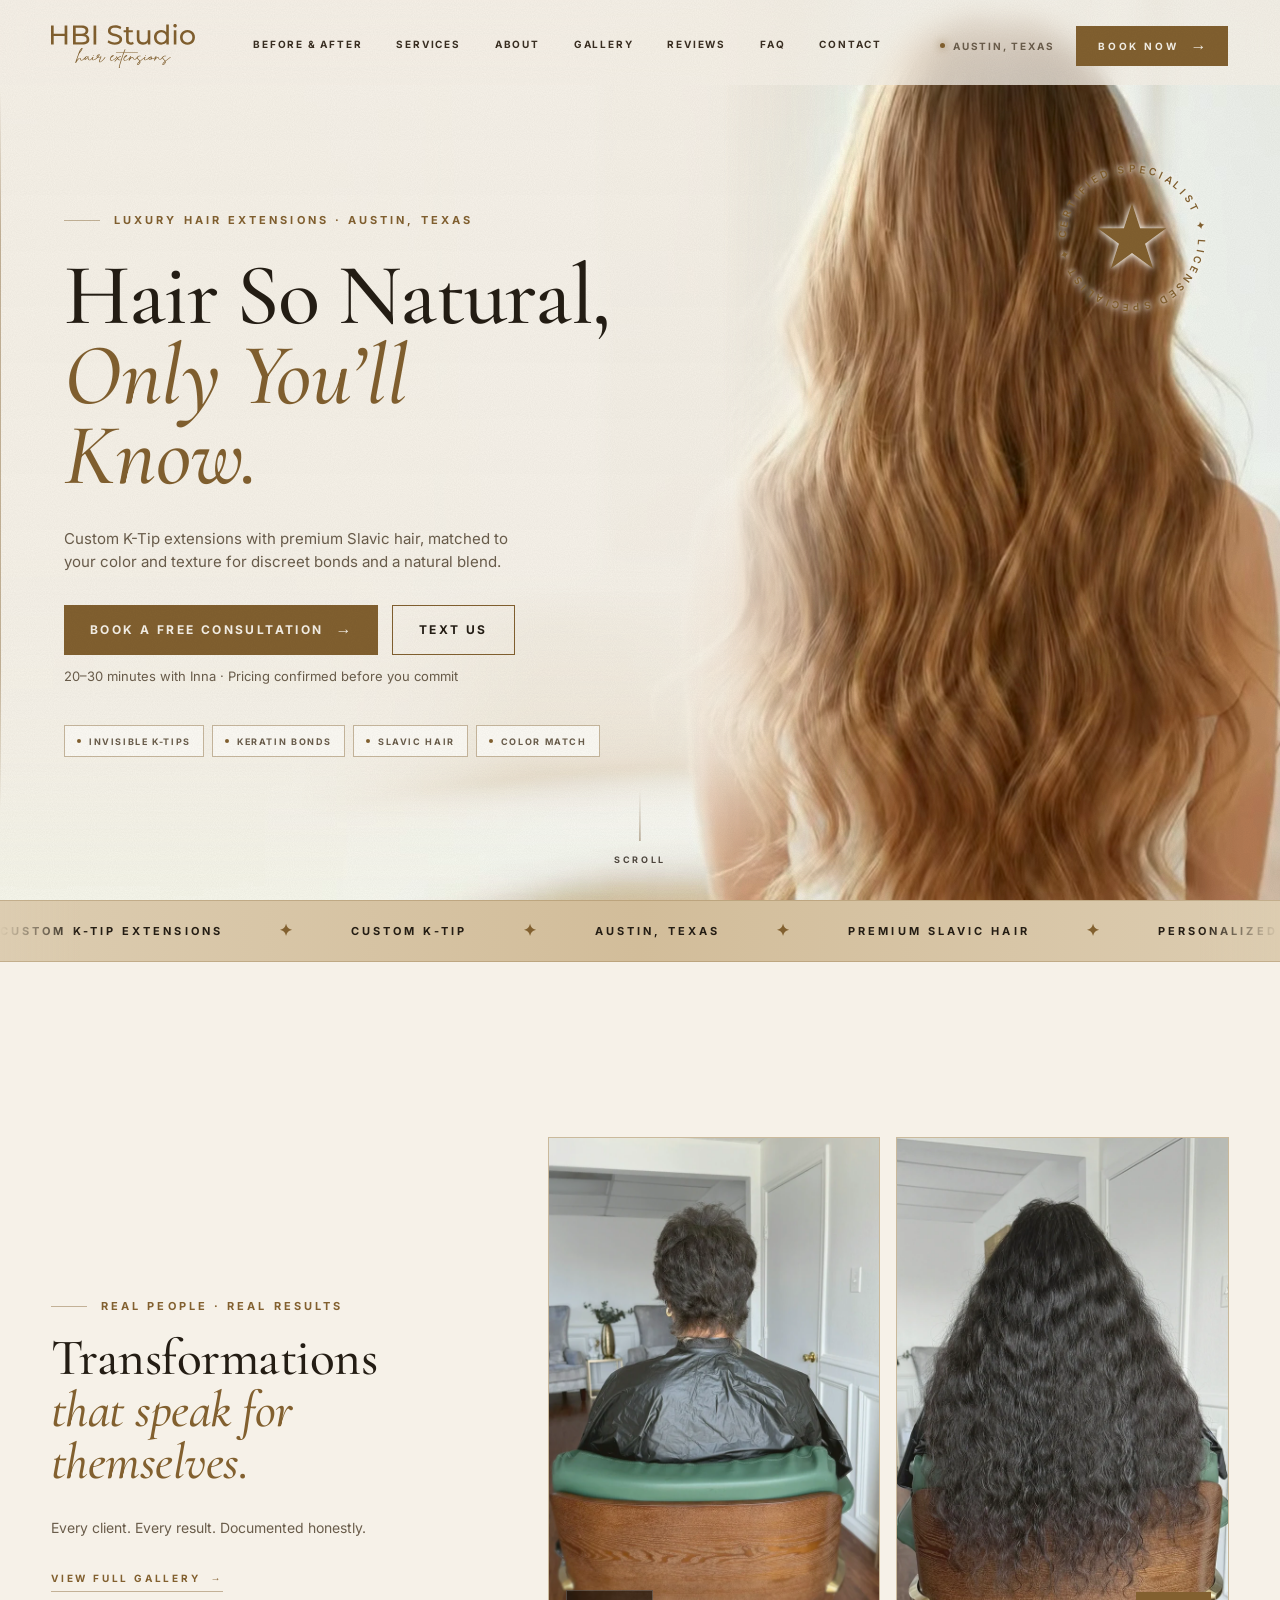
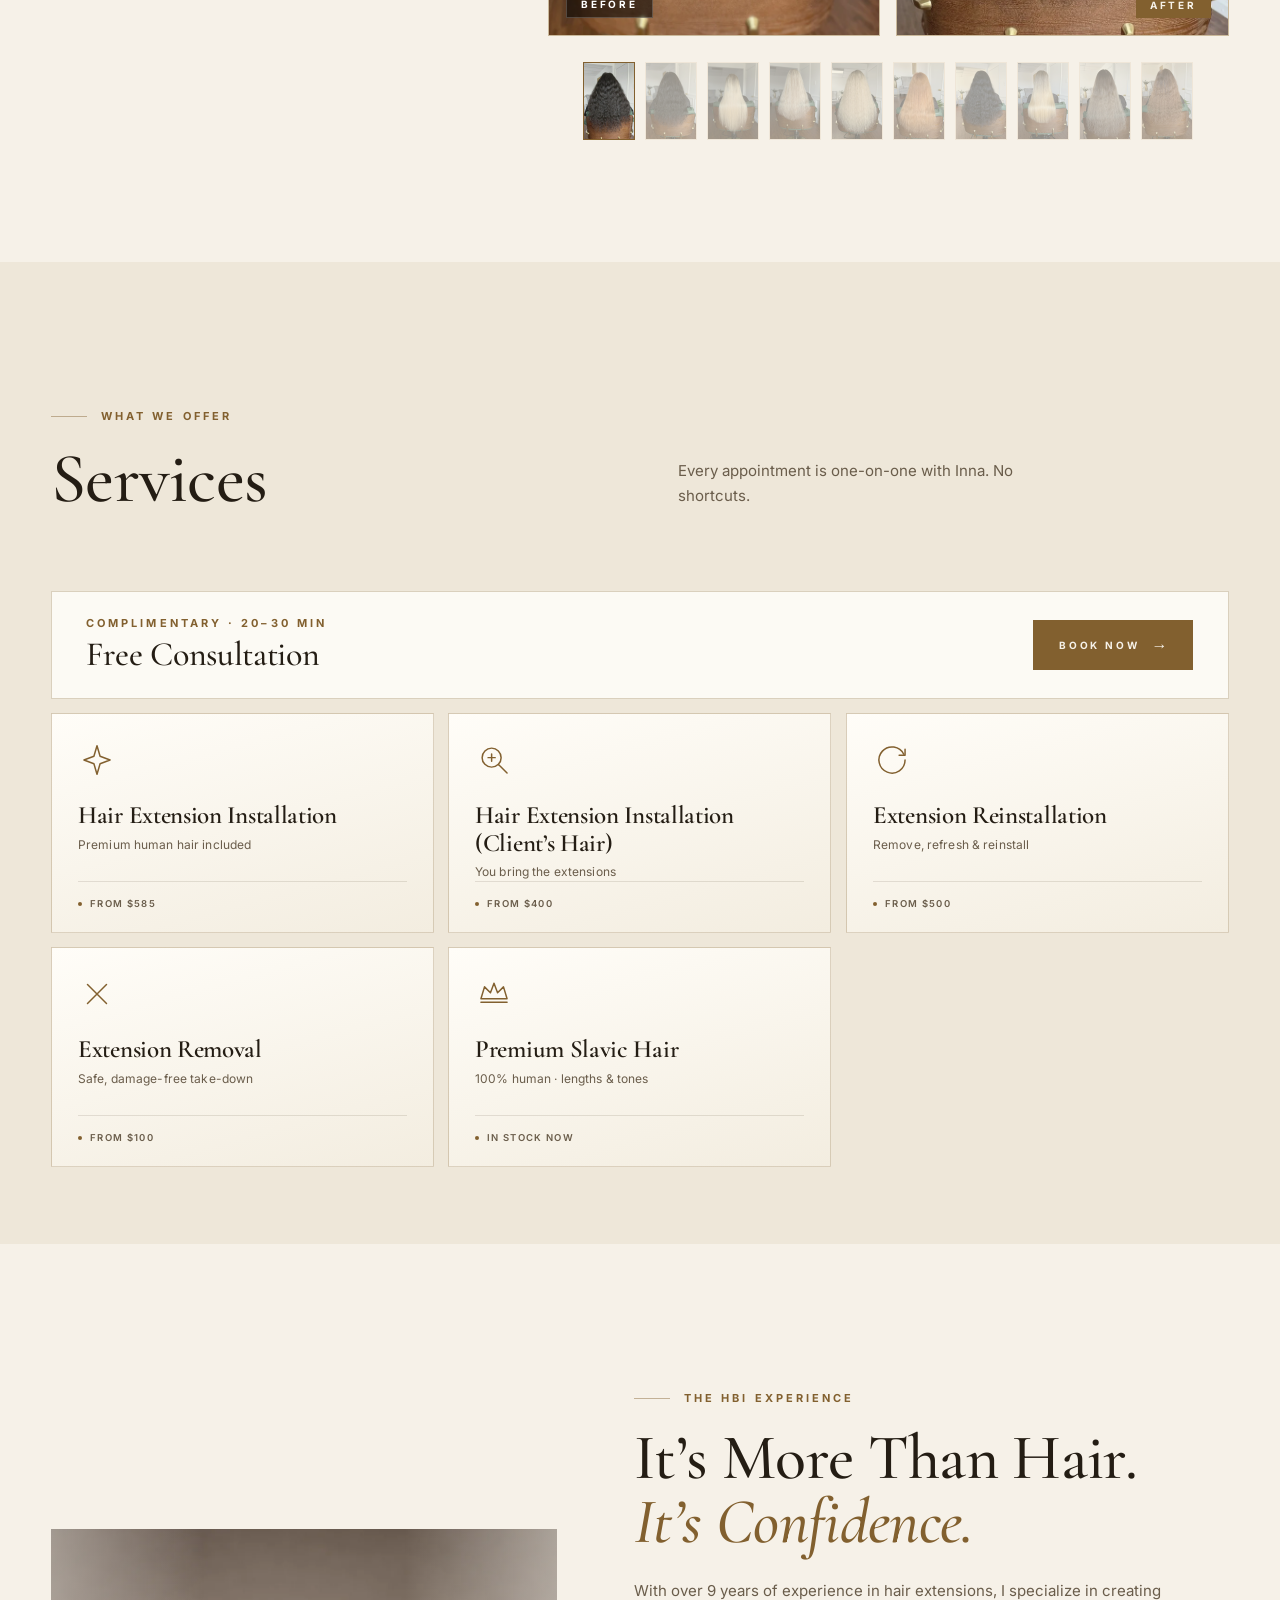
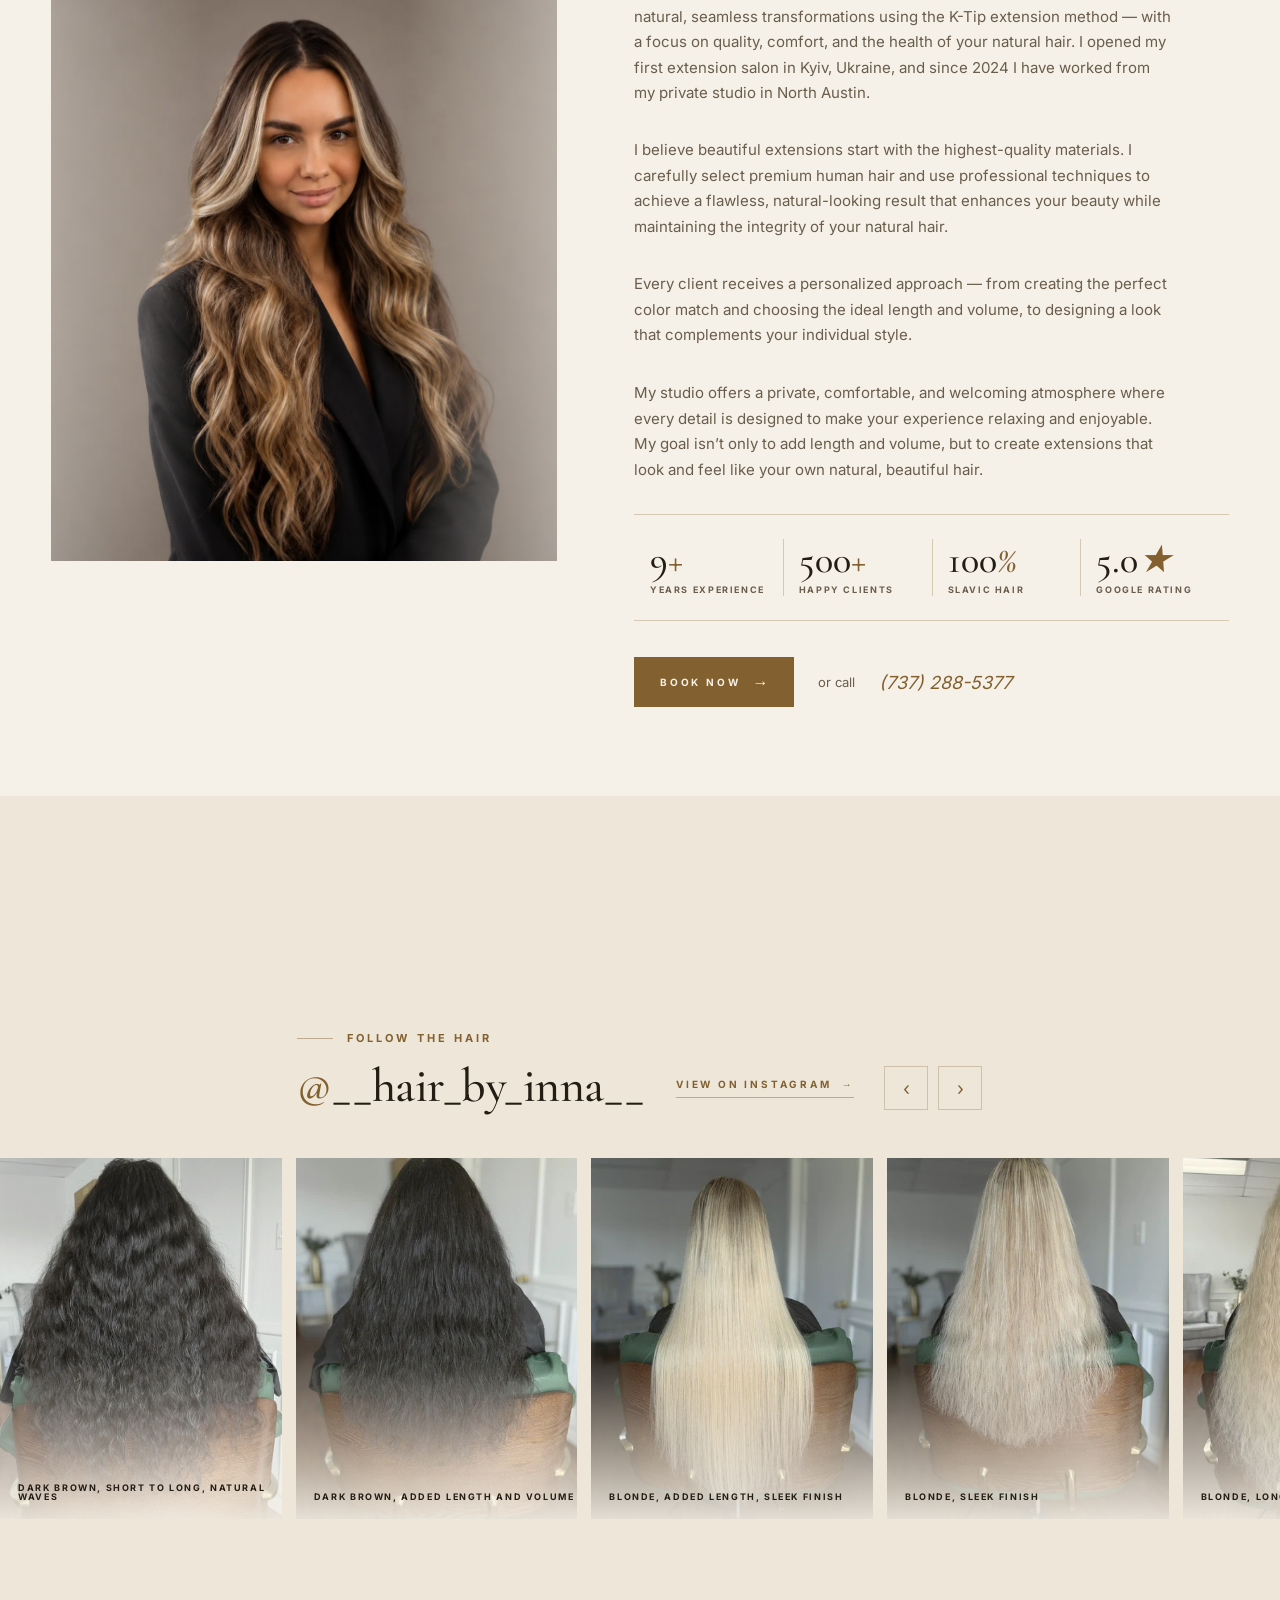
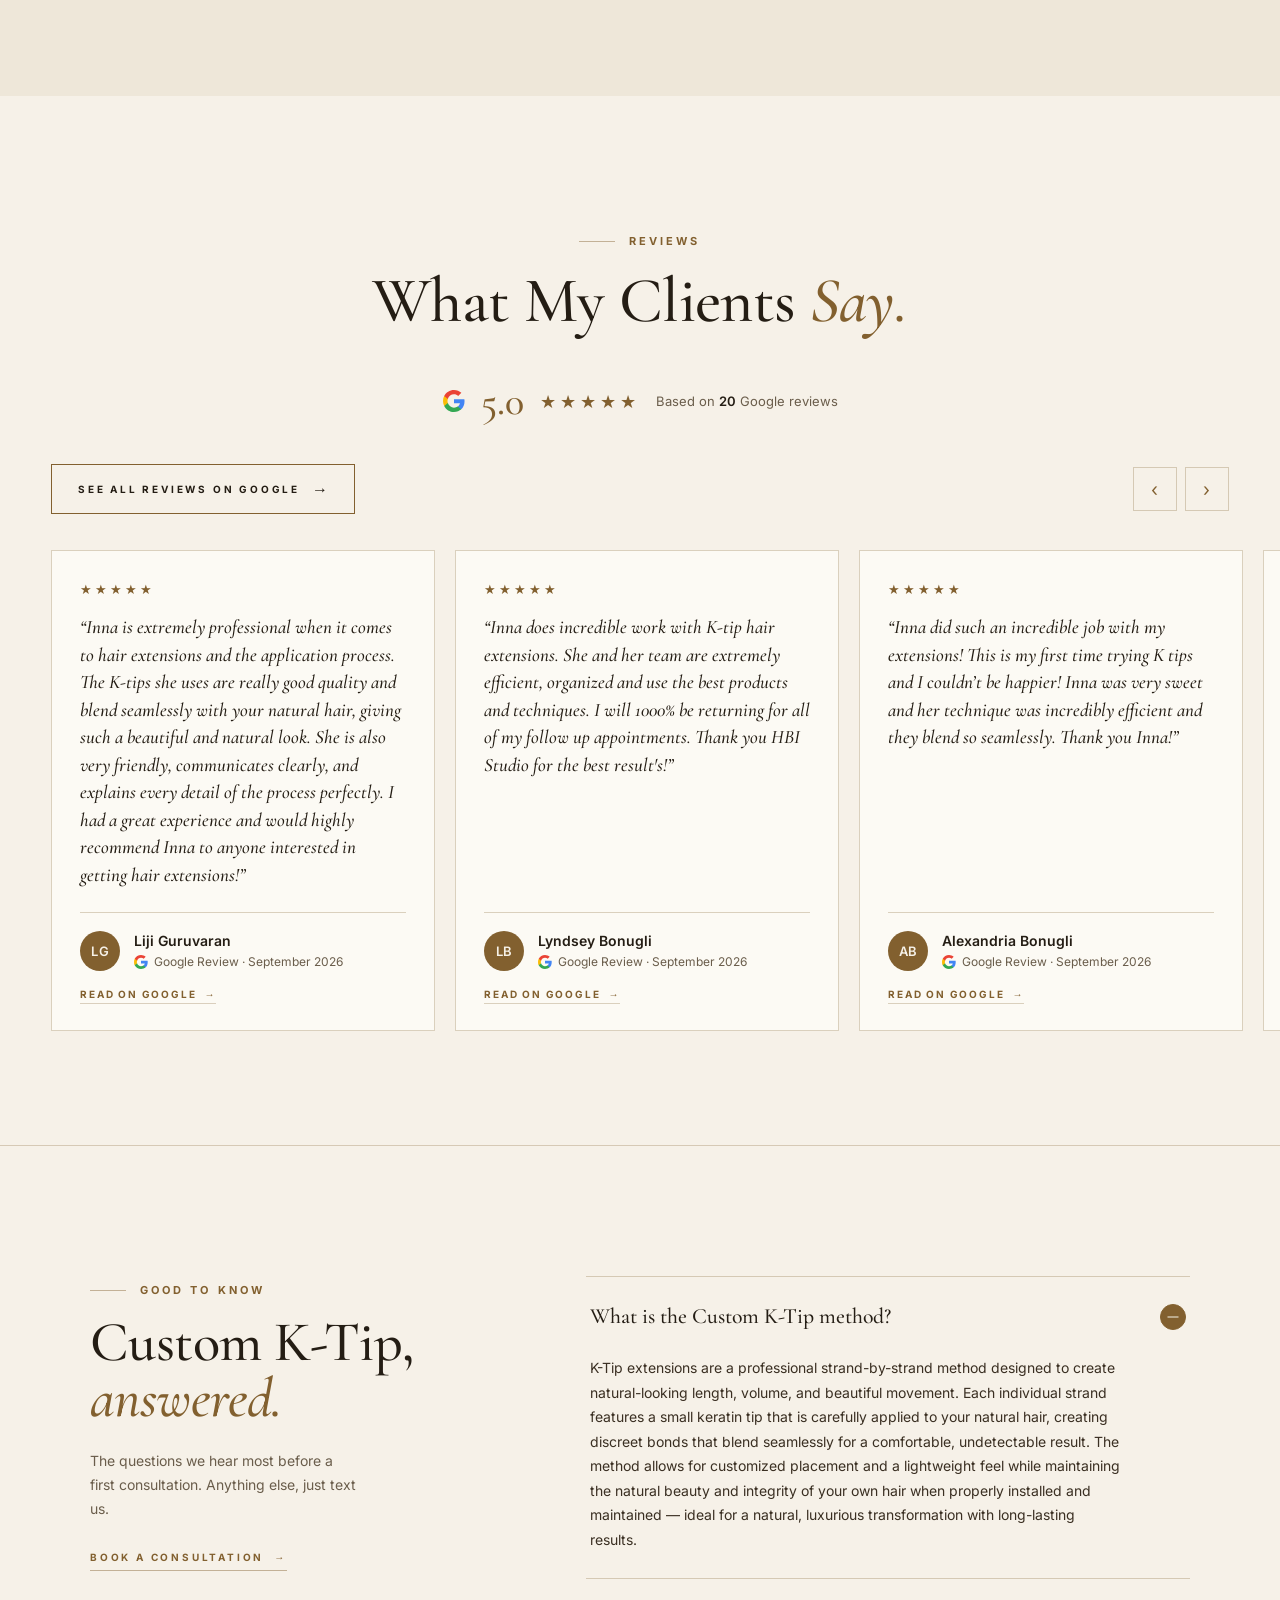
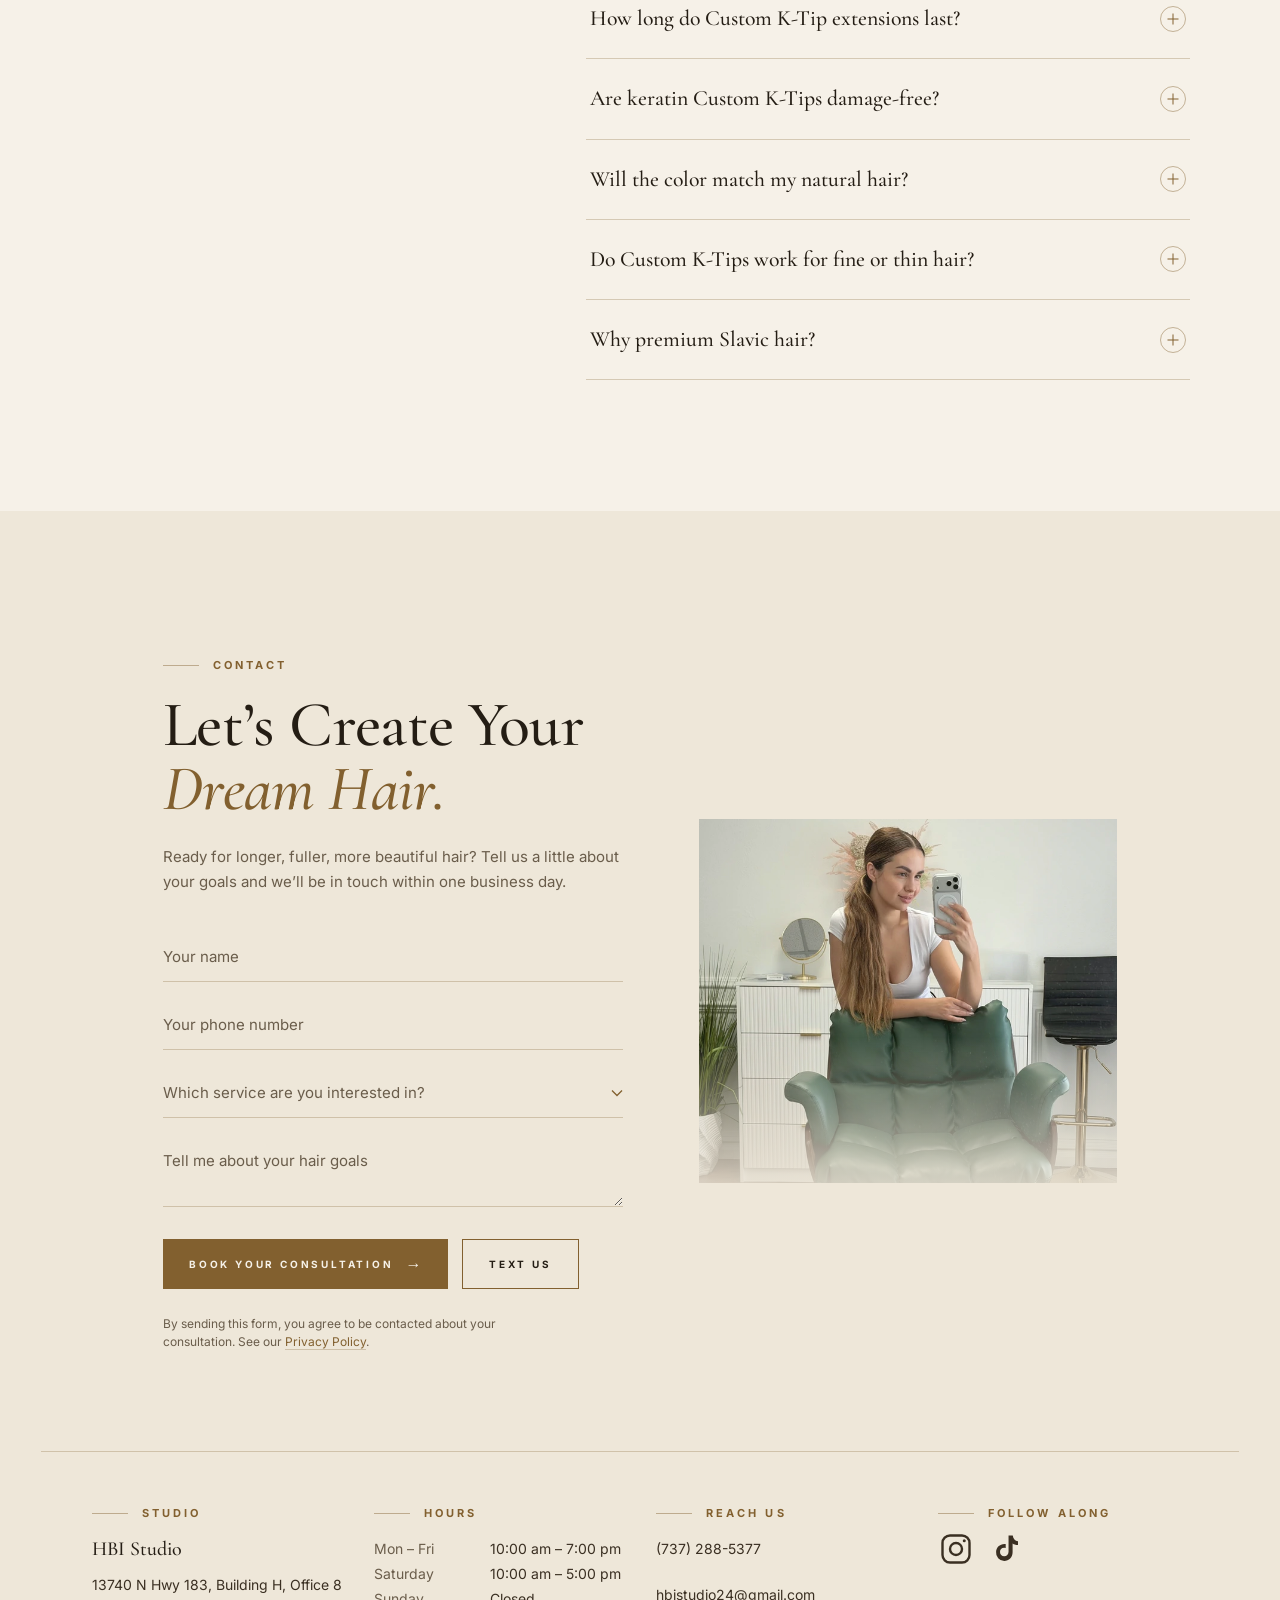
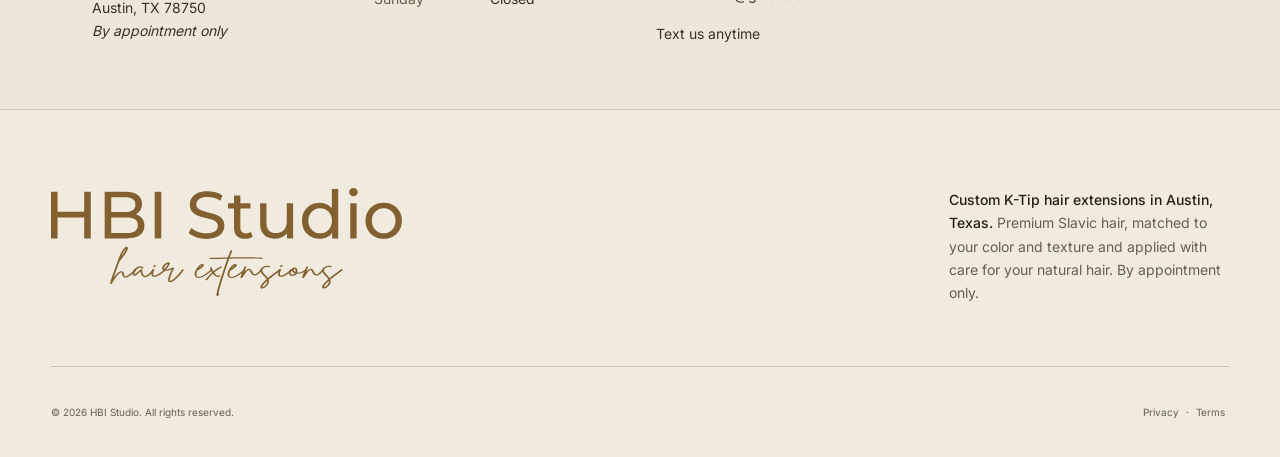
==== commit 471fc688: "dark mode: stop opting out of the browser's dark mode, keep the hero as designed Co-Authored-By: Cla" ====
--- a/light/index.html
+++ b/light/index.html
@@ -6,8 +6,6 @@
   <title>HBI Studio — Custom K-Tip Hair Extensions · Austin, TX</title>
   <meta name="description" content="HBI Studio — a private hair extension studio in Austin, Texas specializing in Custom K-Tip extensions. Discreet keratin bonds in premium Slavic hair, matched to your color and texture and applied strand by strand." />
   <meta name="theme-color" content="#F6F1E8" />
-  <meta name="color-scheme" content="light" />
-  <meta name="supported-color-schemes" content="light" />
   <link rel="icon" type="image/svg+xml" href="favicon.svg" />
 
   <!-- Social sharing -->
@@ -114,7 +112,7 @@
       if (!window.__hbiJs) document.documentElement.classList.remove('js');
     }, 4000);
   </script>
-  <link rel="stylesheet" href="style.css?v=20261010-2" />
+  <link rel="stylesheet" href="style.css?v=20261010-3" />
 
   <!-- ===== Custom K-Tip additions: USP strip + FAQ (scoped, reuses Dark Couture tokens) ===== -->
   <style>
--- a/light/style.css
+++ b/light/style.css
@@ -26,8 +26,6 @@
 }
 
 :root {
-  /* The site is light only: opt out of browser-forced dark mode */
-  color-scheme: light;
   /* Color — grounds */
   --ink:        #F6F1E8;
   --ink-2:      #F1EBDF;
@@ -508,6 +506,10 @@
 
 /* SPLIT — photo full-bleed, copy overlaid on left with gradient */
 .hero-split {
+  /* A browser's own dark mode would invert this block (the ivory wash turns brown
+     and dims the footage, the seal's halo glows). Declaring it dark-aware leaves
+     it as designed; nothing changes where no forced dark mode is on. */
+  color-scheme: dark;
   position: relative;
   display: grid;
   grid-template-columns: 1fr;
@@ -2225,9 +2227,3 @@
   input, textarea { cursor: text; }
   :is(button, input, select, textarea, a):is([disabled], :disabled, [aria-disabled="true"]) { cursor: not-allowed; }
 }
-
-/* Light only: tells browsers that offer a dark mode that this site has no dark
-   variant, so they leave it as designed instead of inverting it. */
-@media (prefers-color-scheme: dark) {
-  :root { color-scheme: light; }
-}
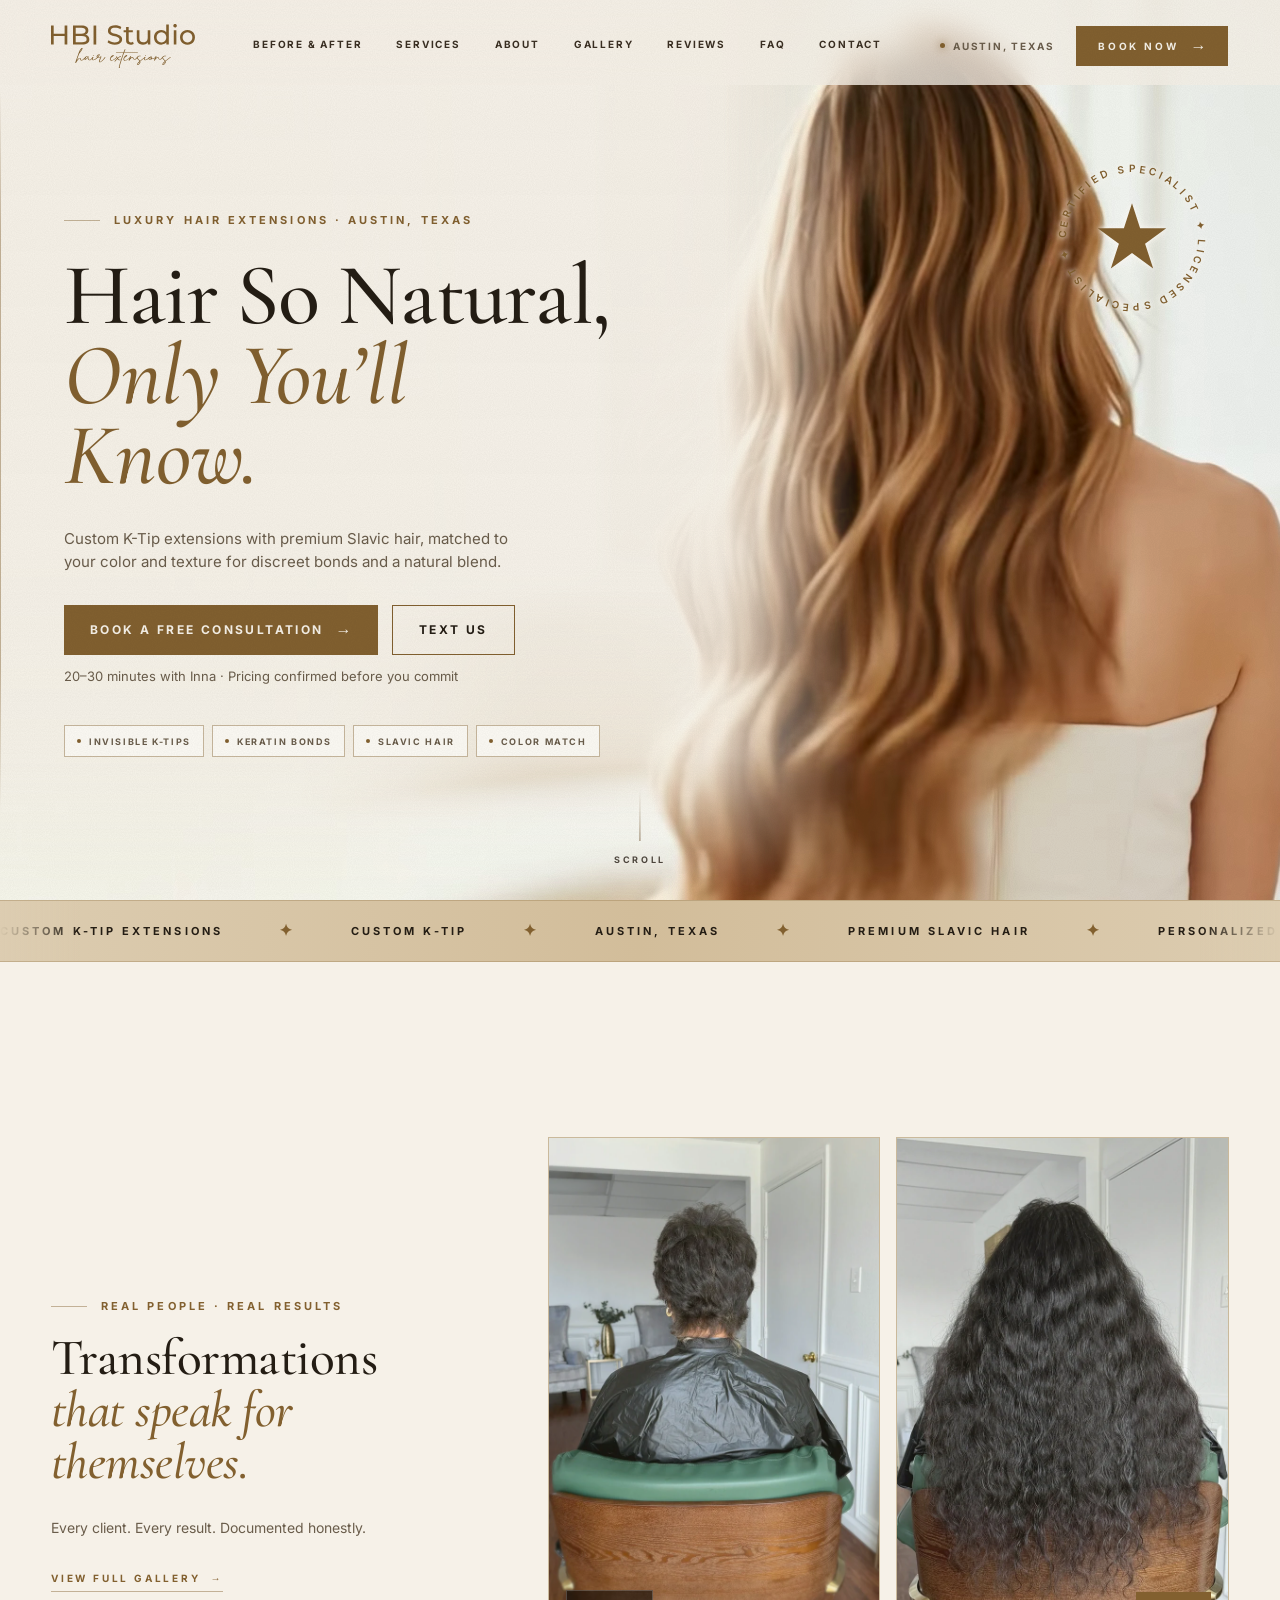
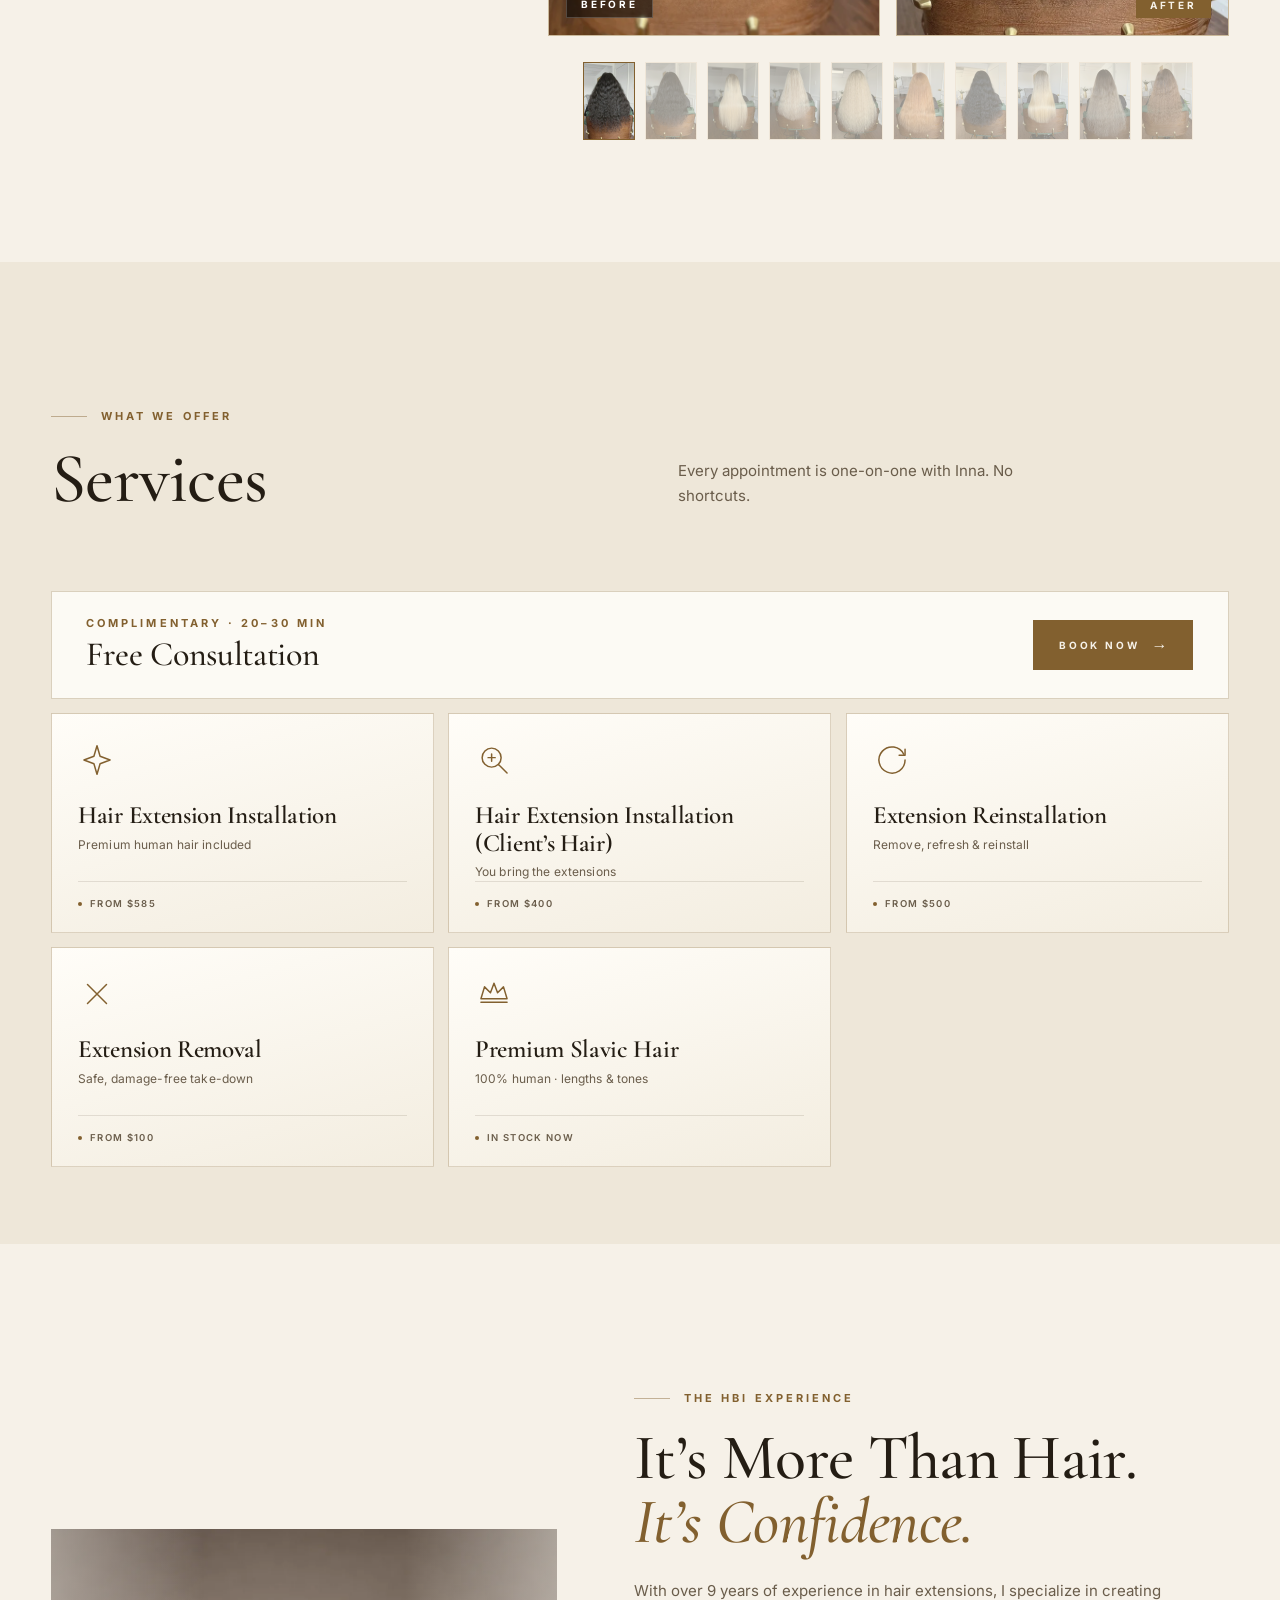
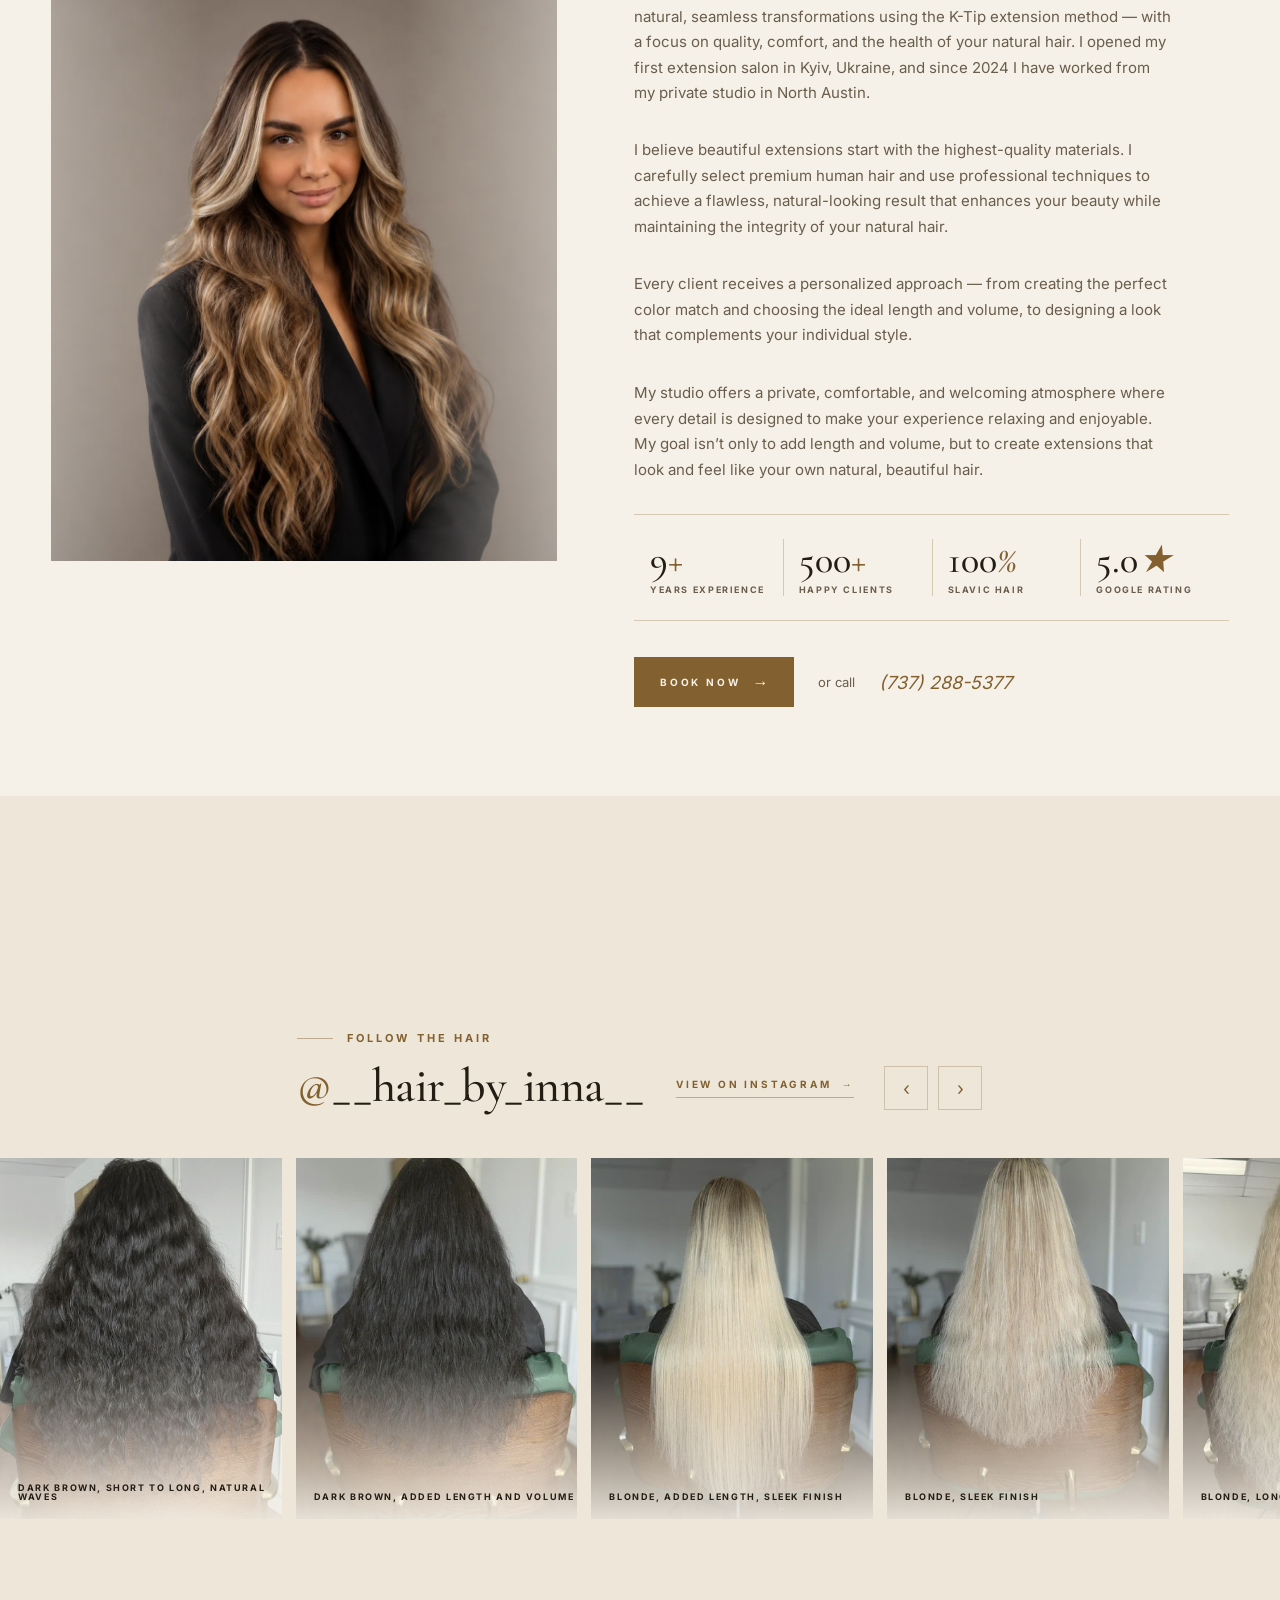
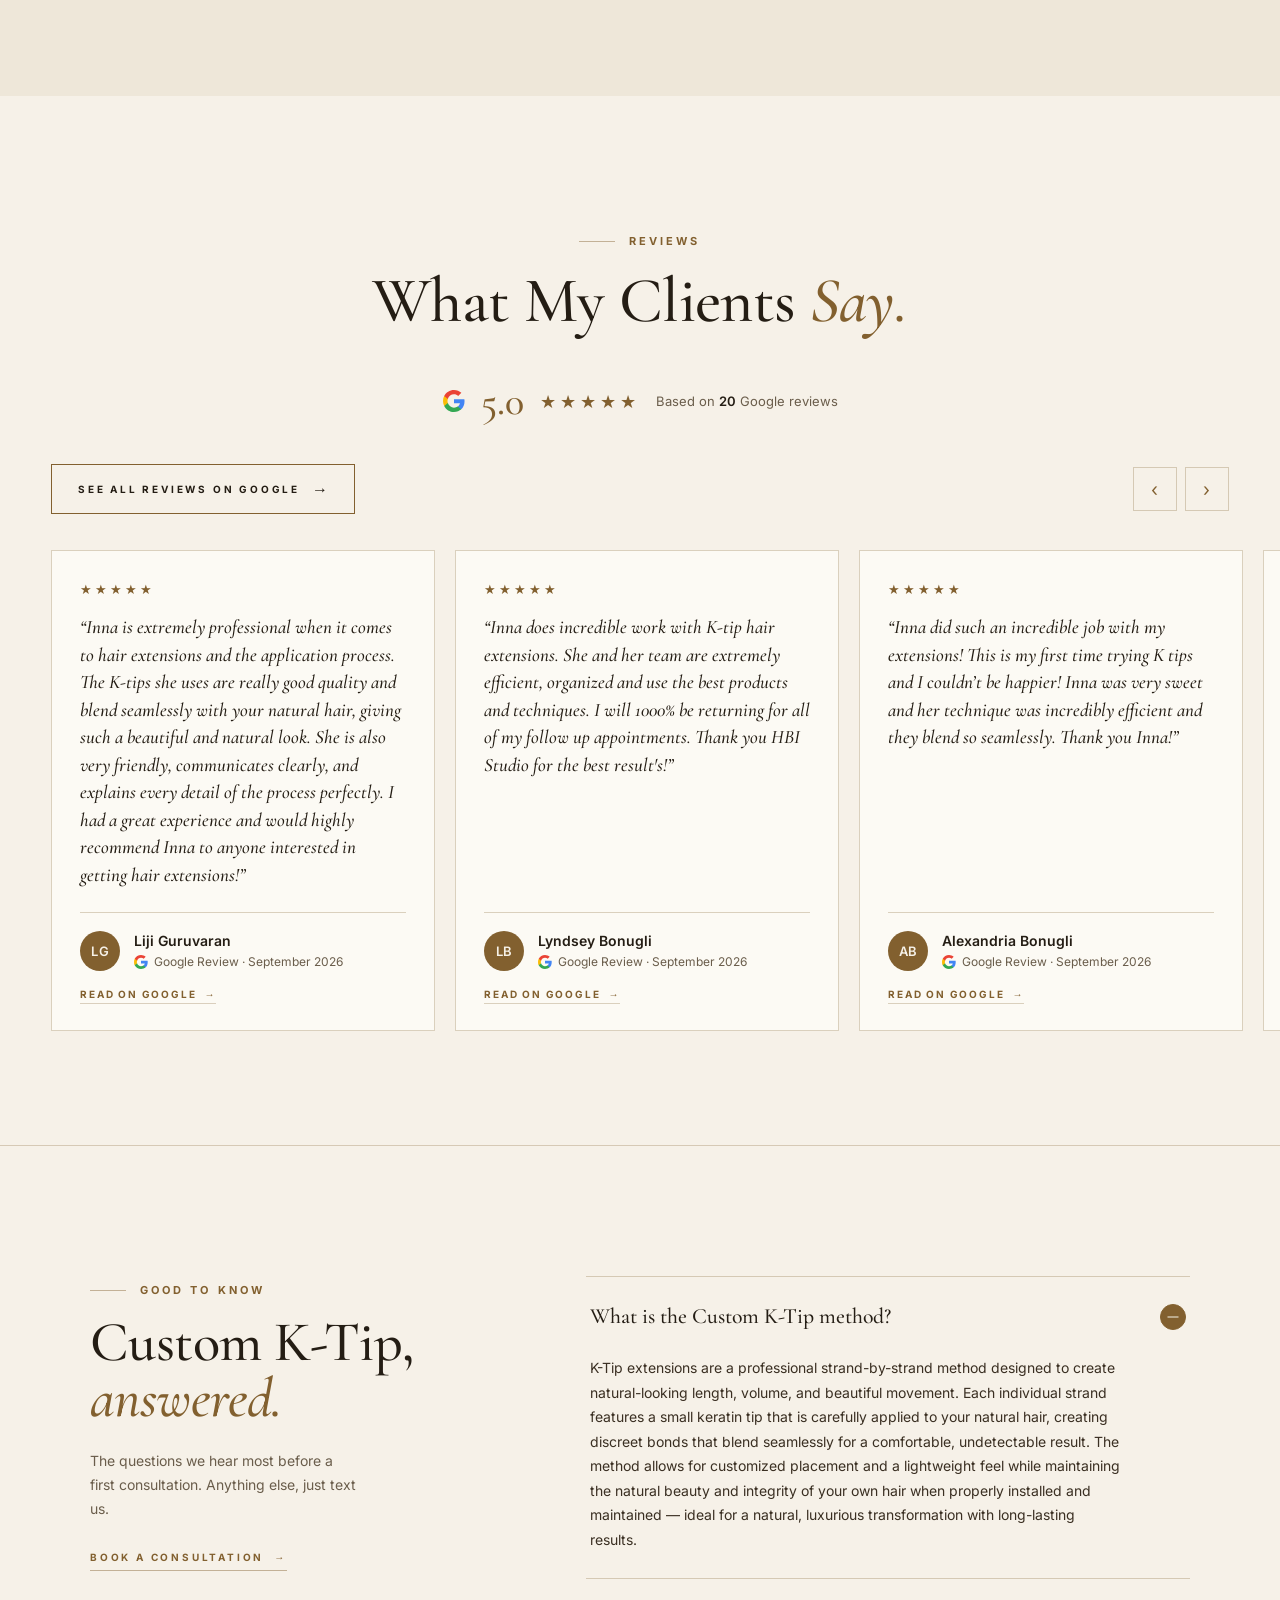
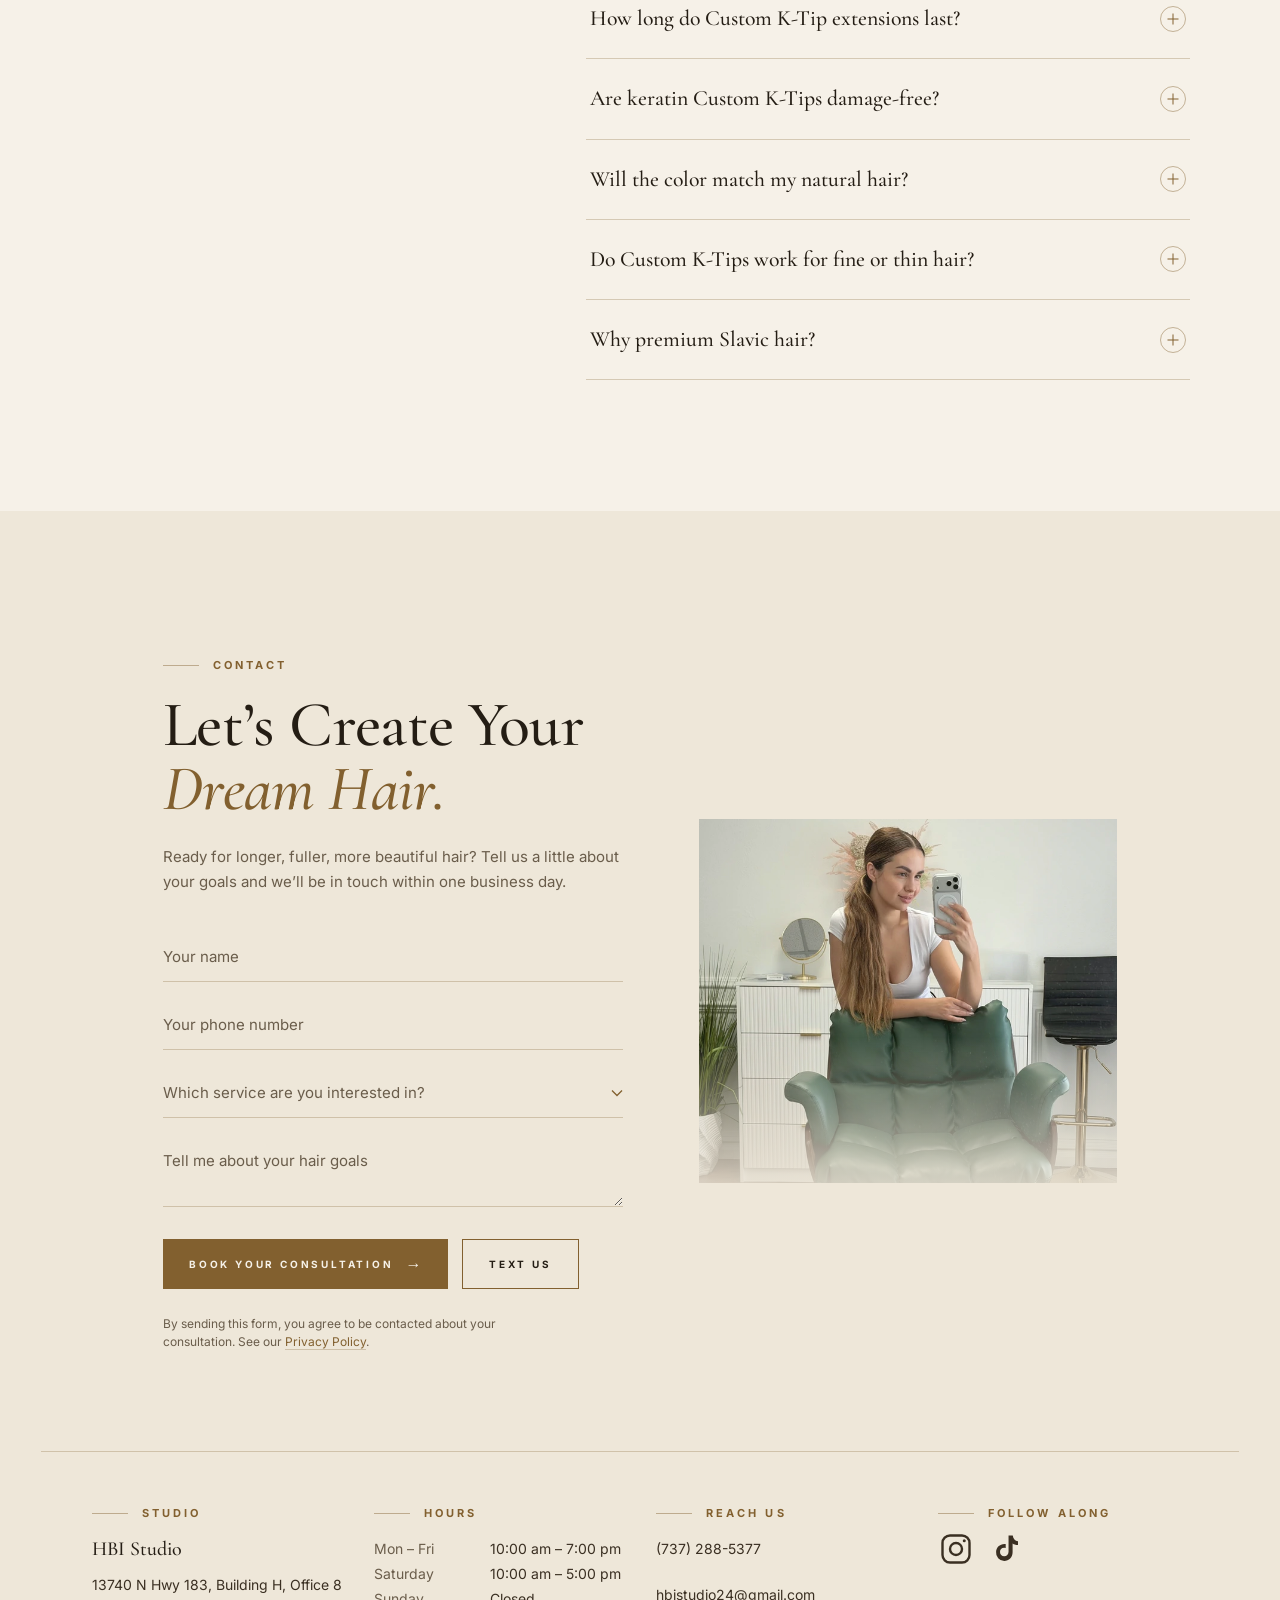
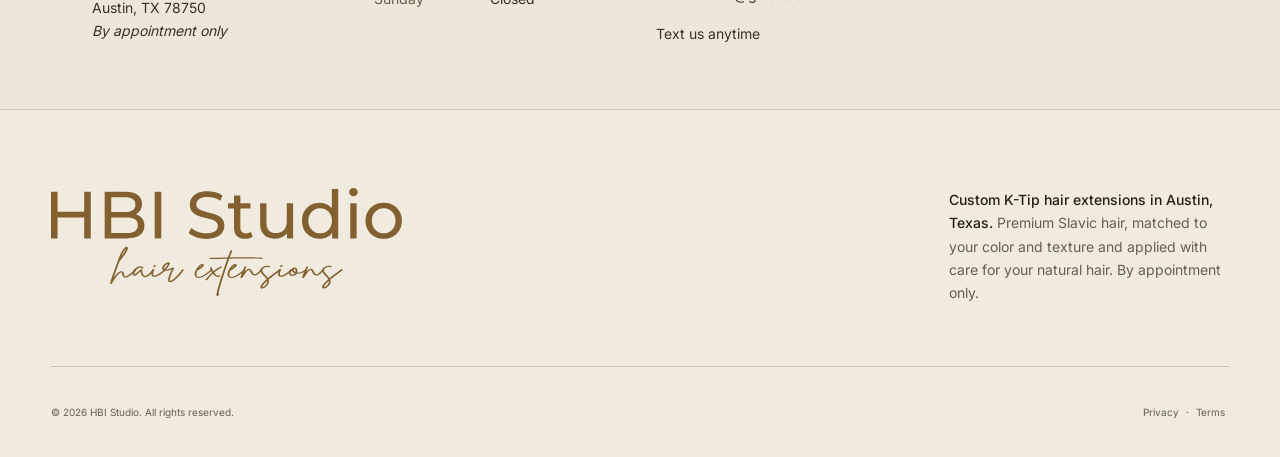
==== commit 07b44a37: "style.css: bump to -4 (the -3 URL was cached from the previous deploy) Co-Authored-By: Claude Sonnet" ====
--- a/light/index.html
+++ b/light/index.html
@@ -112,7 +112,7 @@
       if (!window.__hbiJs) document.documentElement.classList.remove('js');
     }, 4000);
   </script>
-  <link rel="stylesheet" href="style.css?v=20261010-3" />
+  <link rel="stylesheet" href="style.css?v=20261010-4" />
 
   <!-- ===== Custom K-Tip additions: USP strip + FAQ (scoped, reuses Dark Couture tokens) ===== -->
   <style>
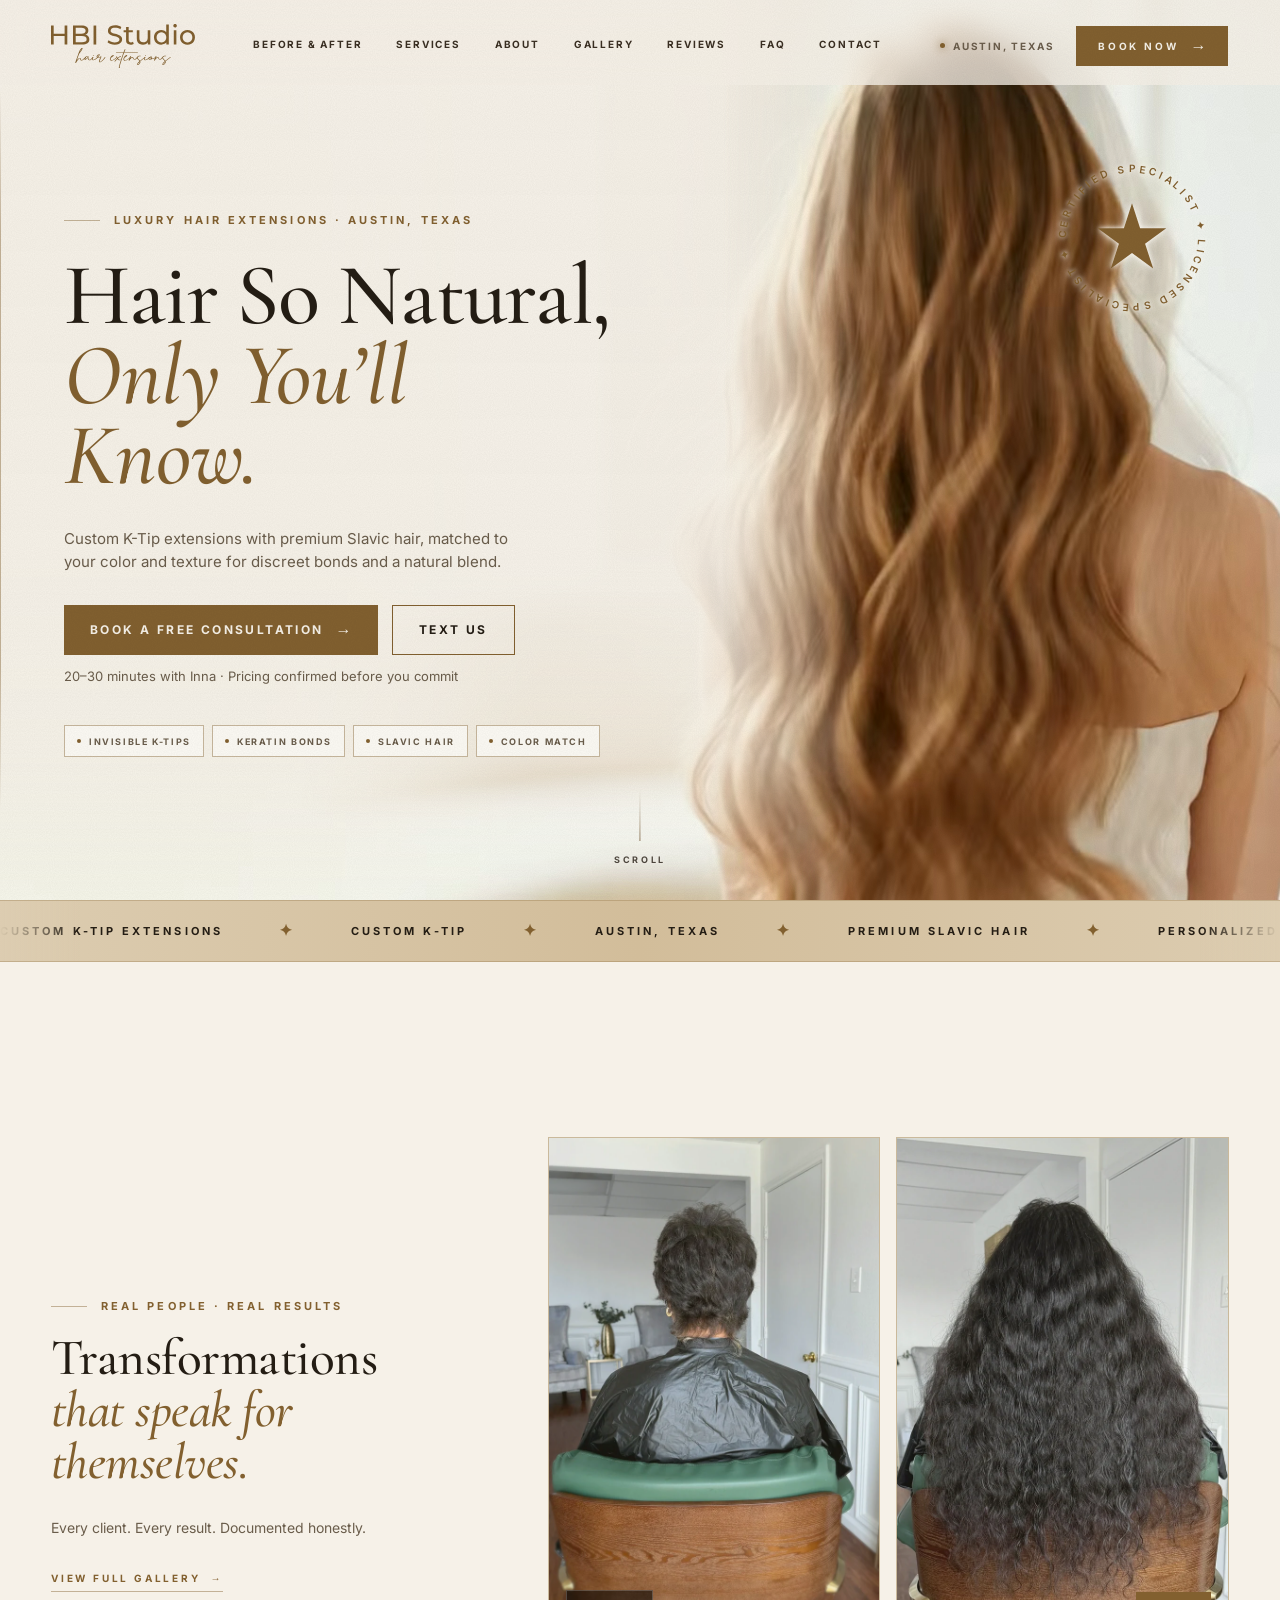
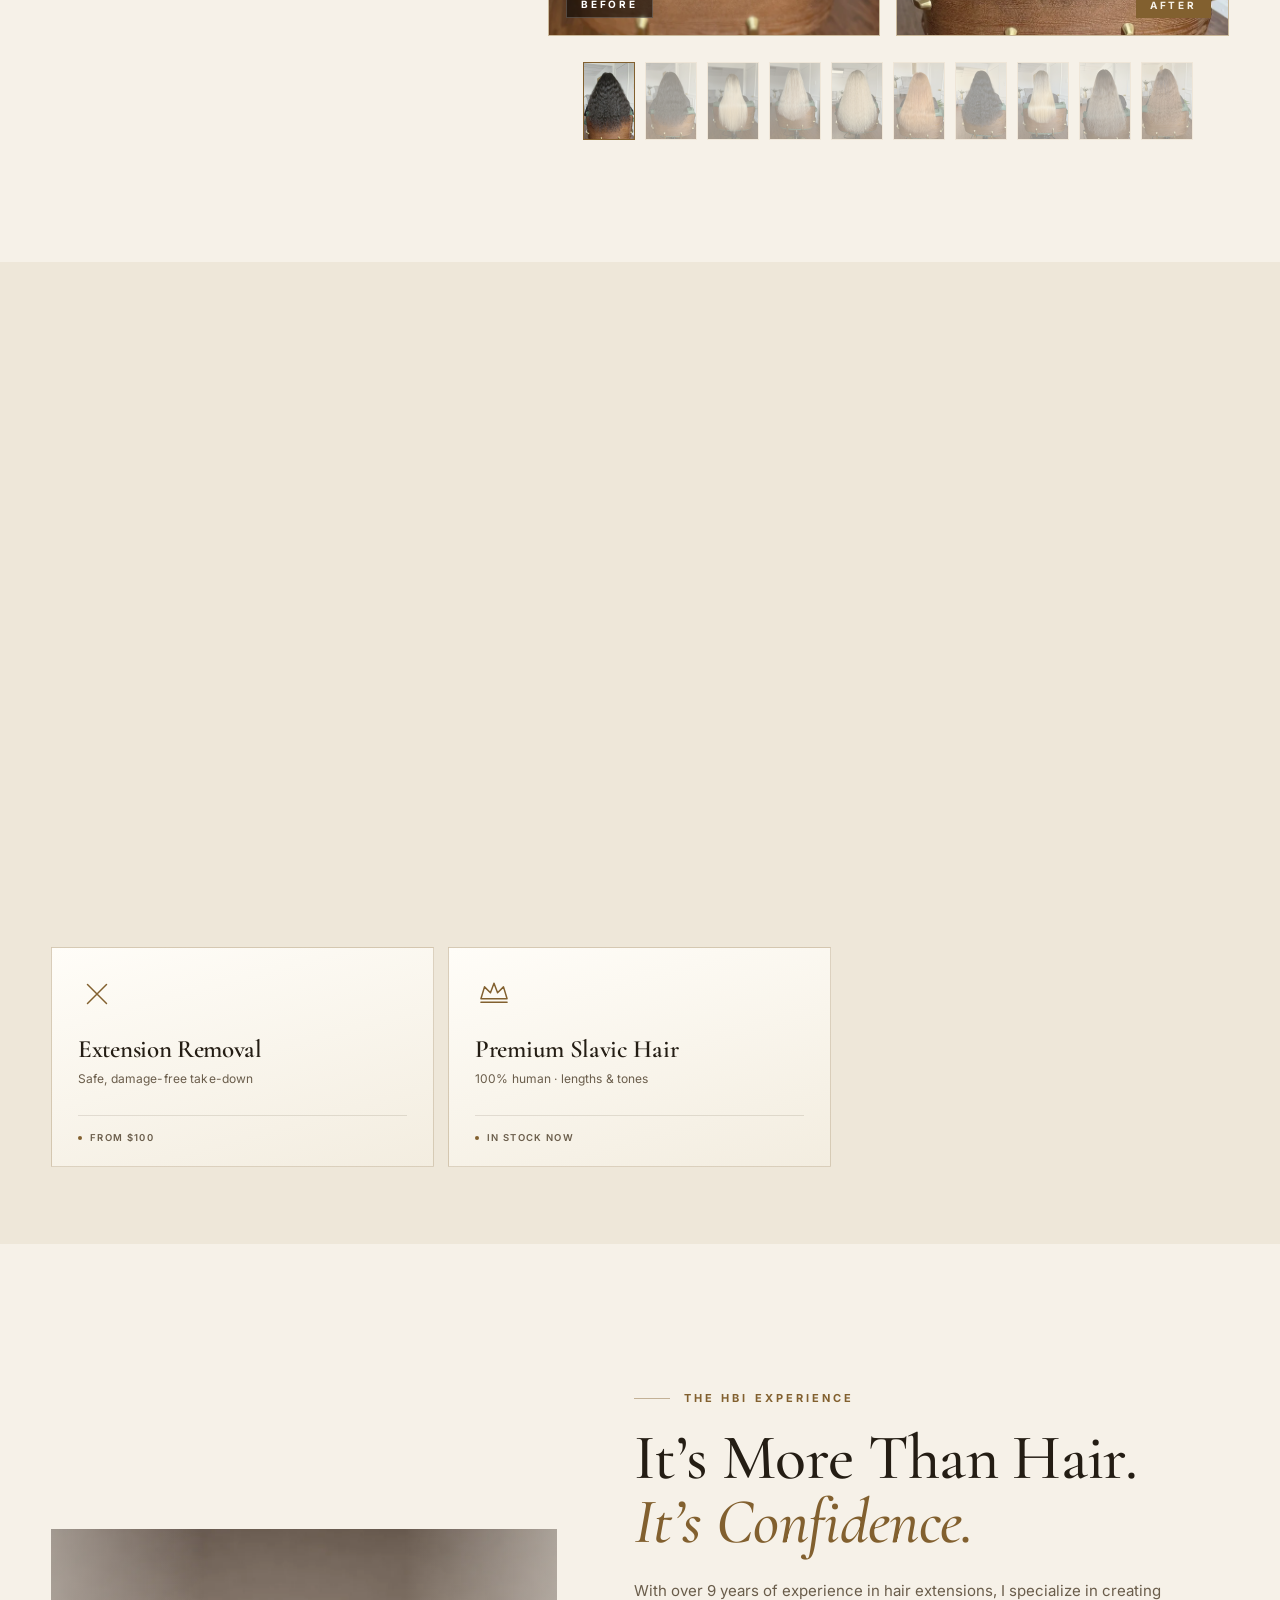
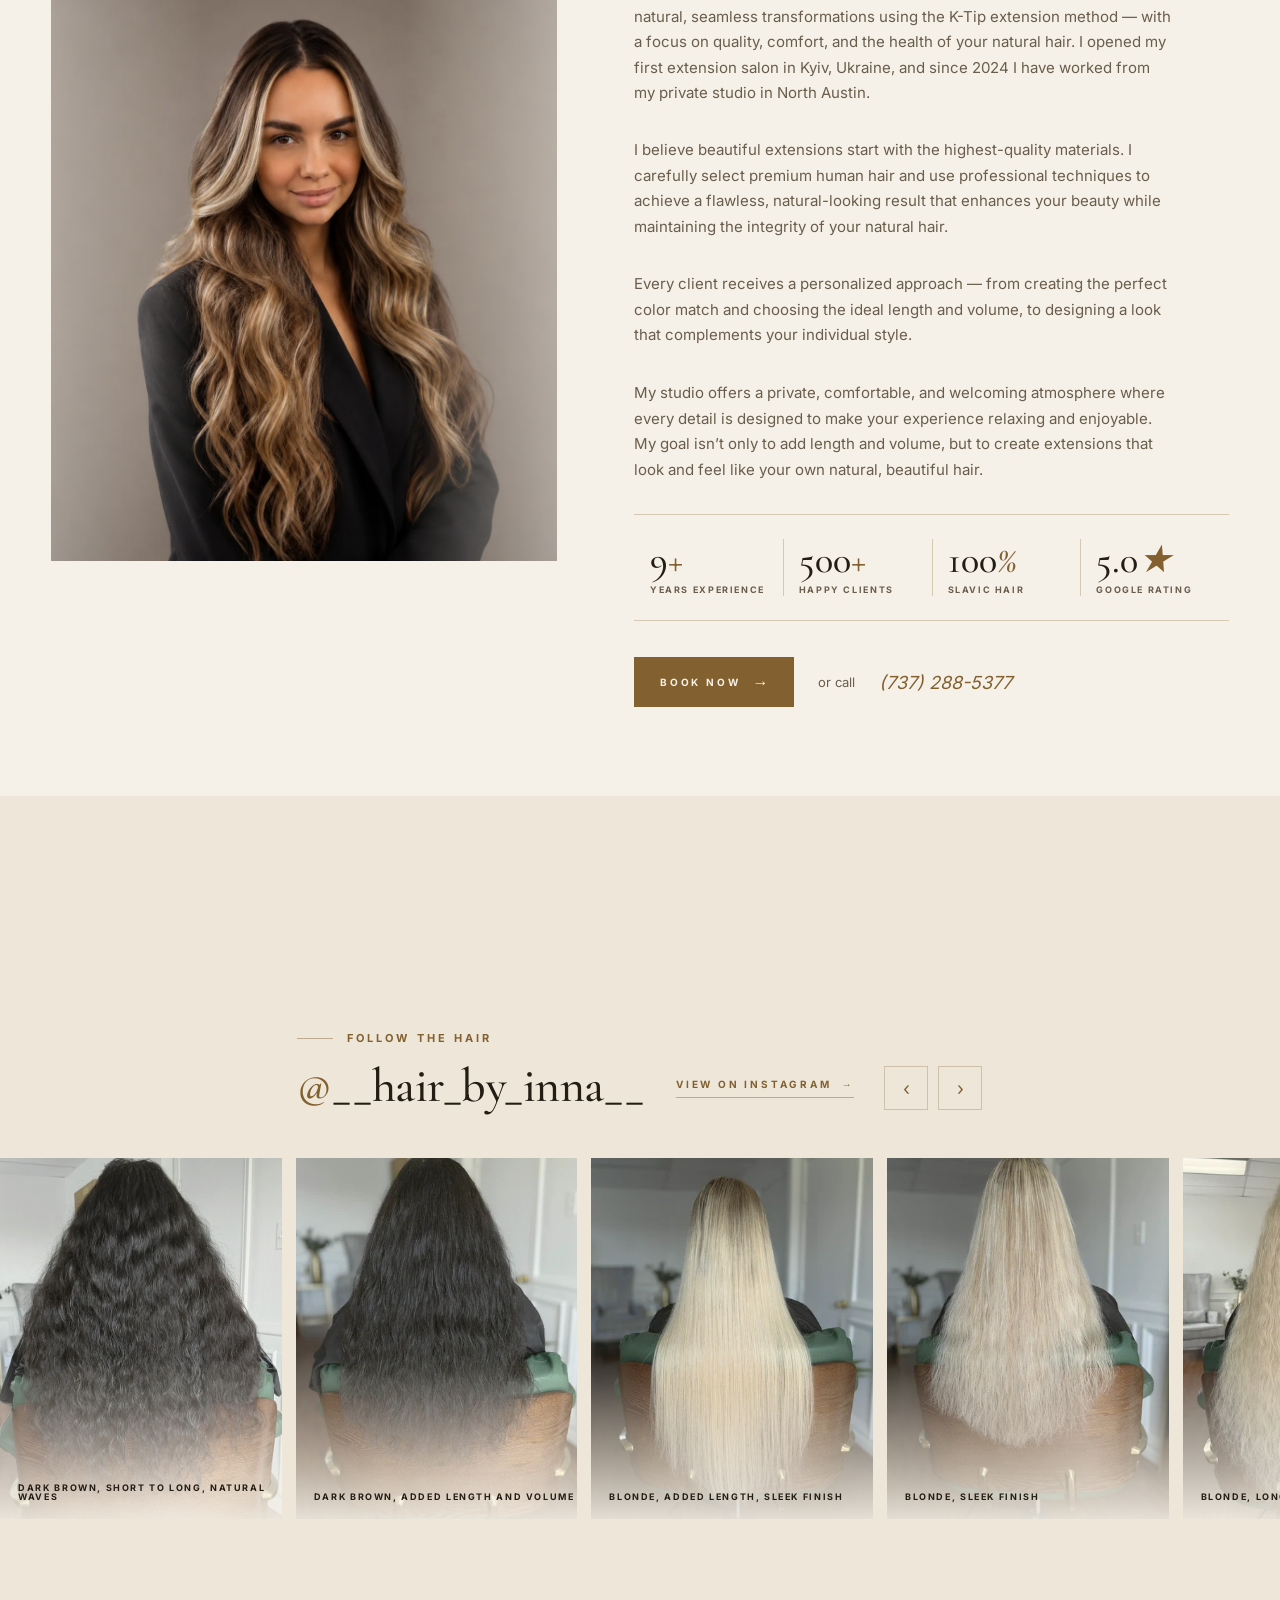
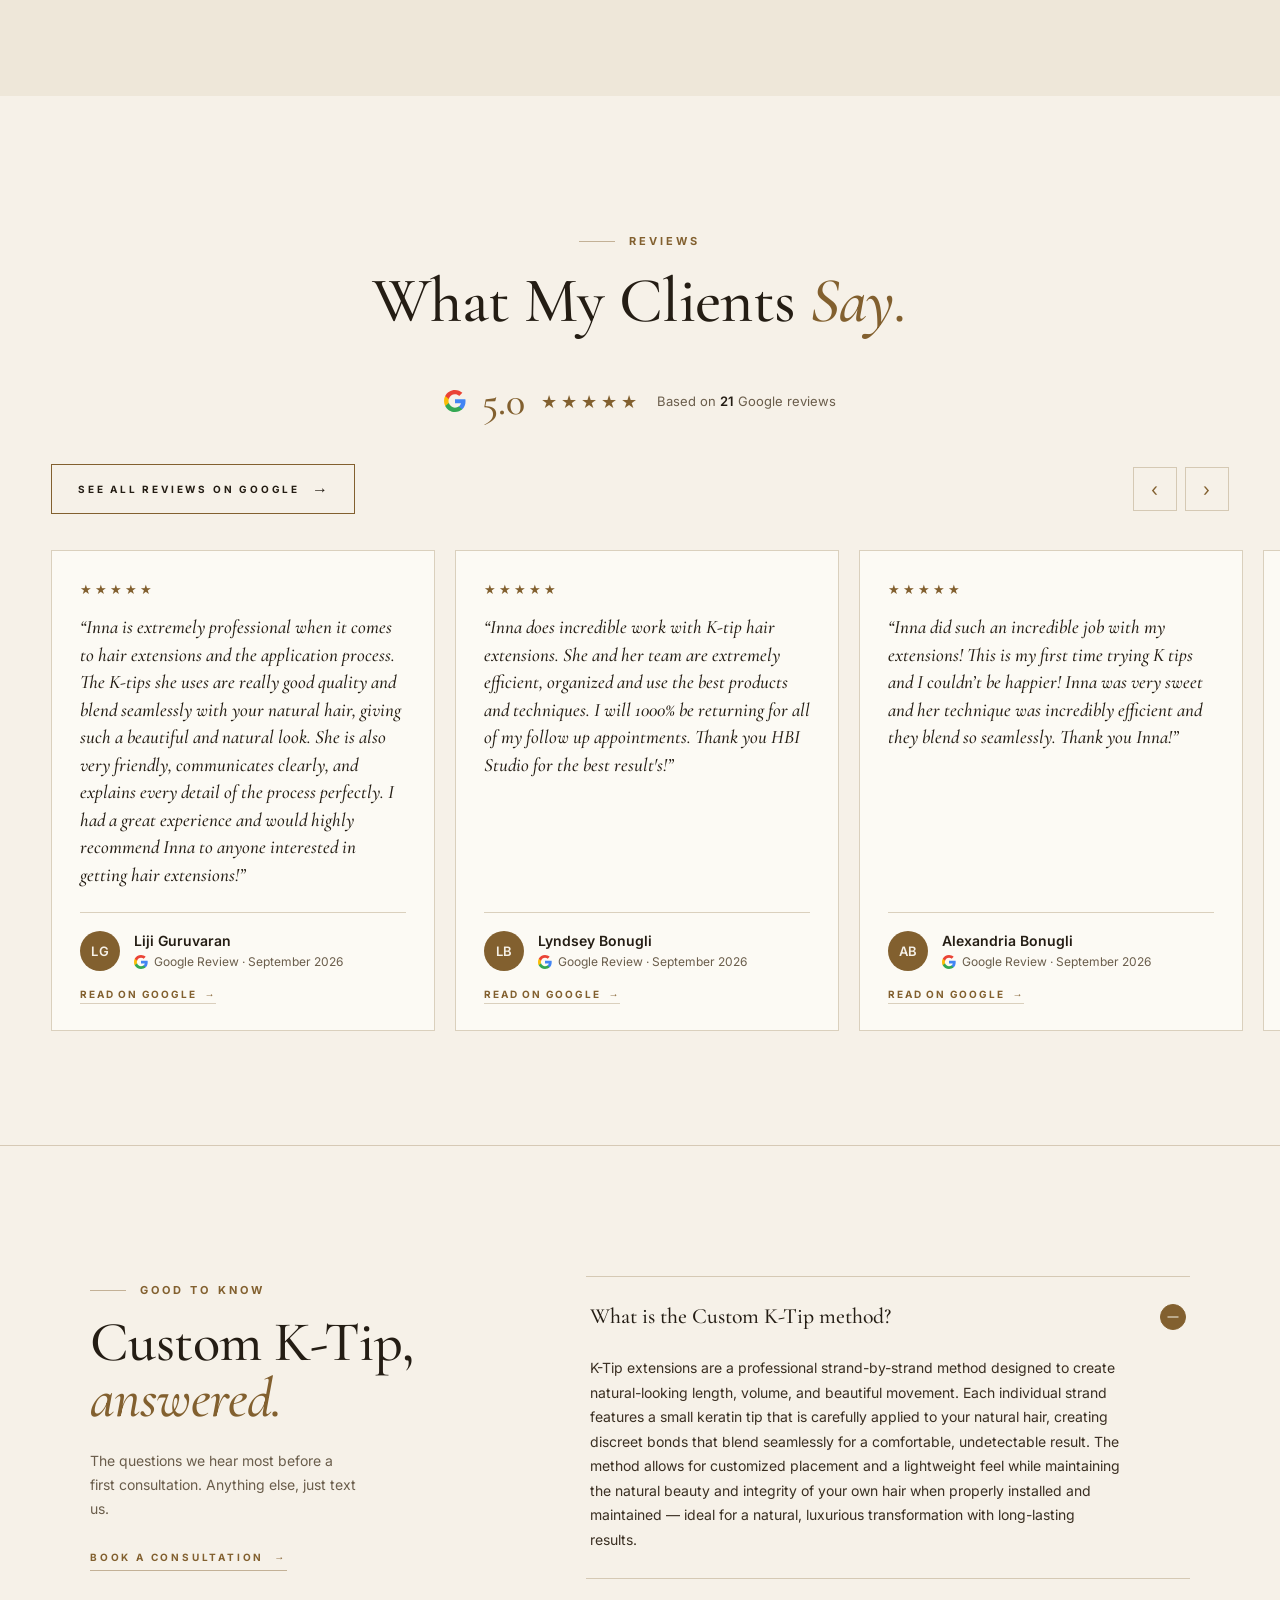
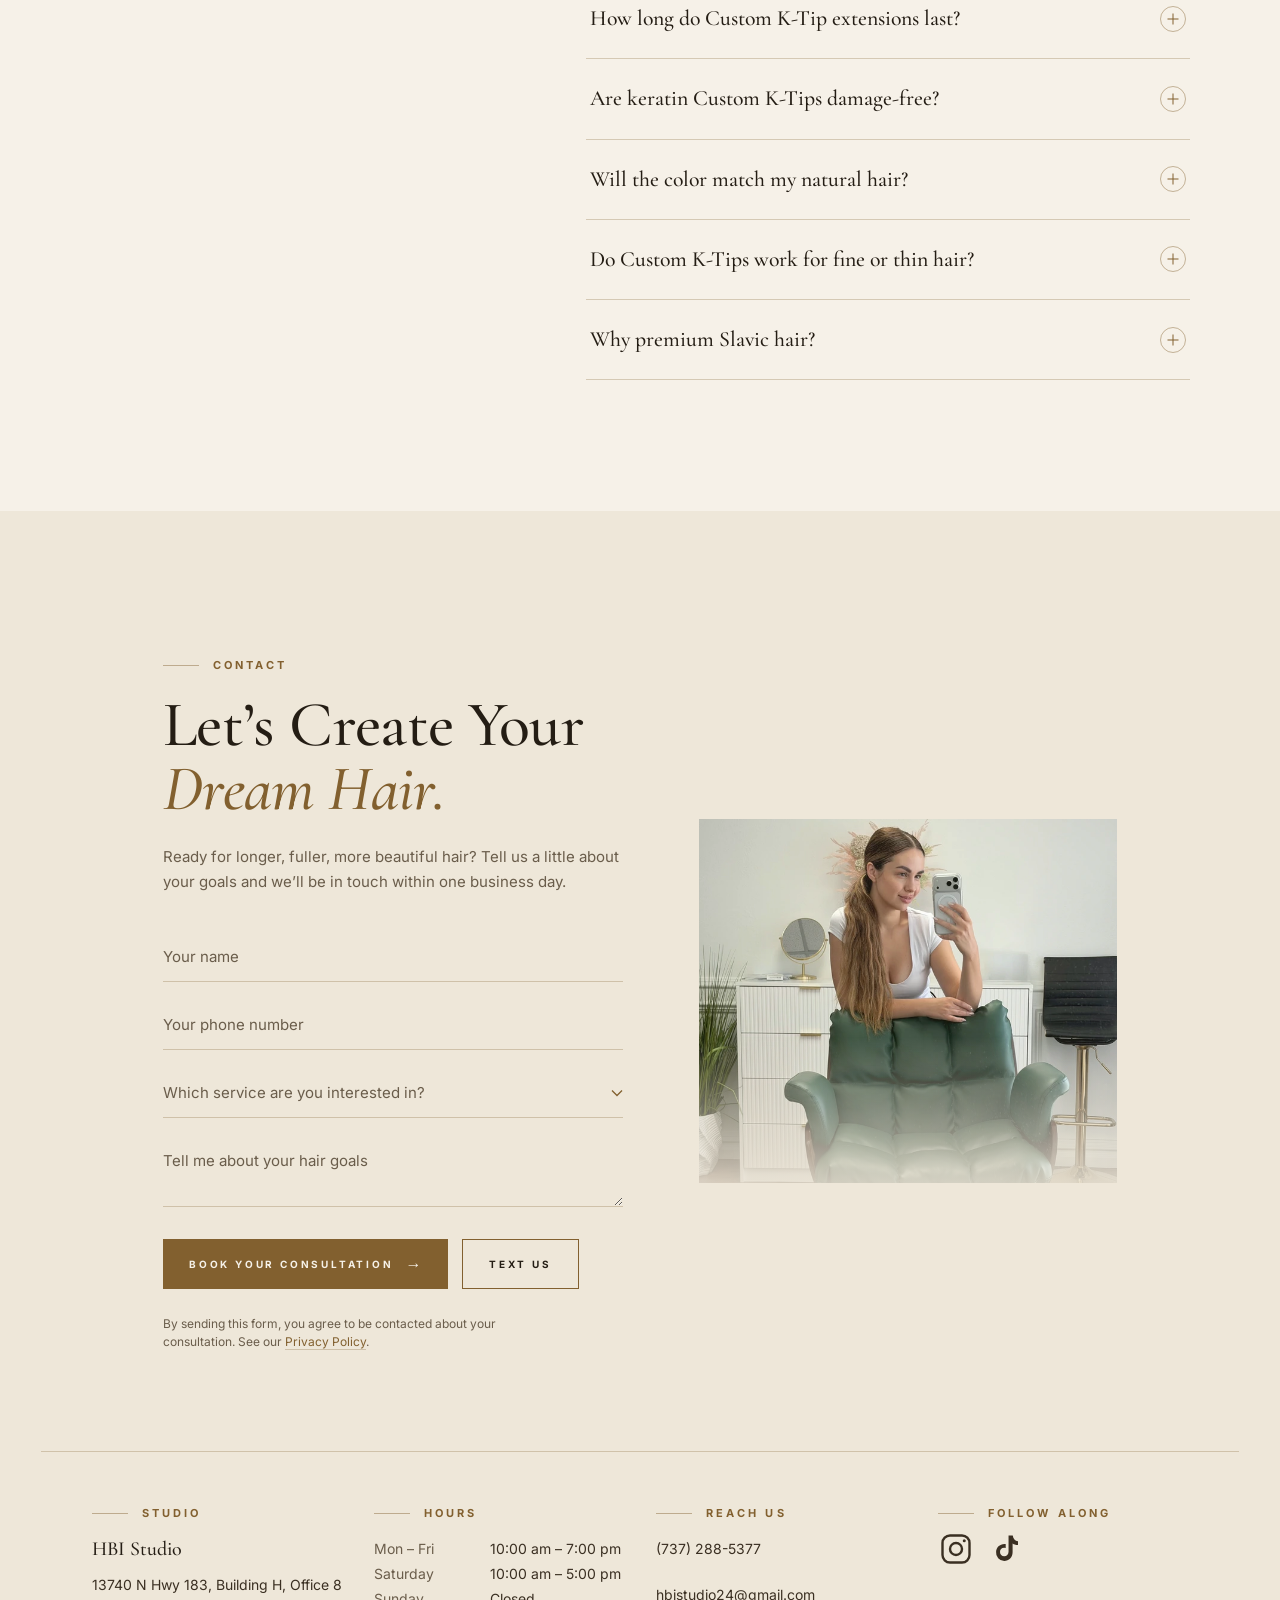
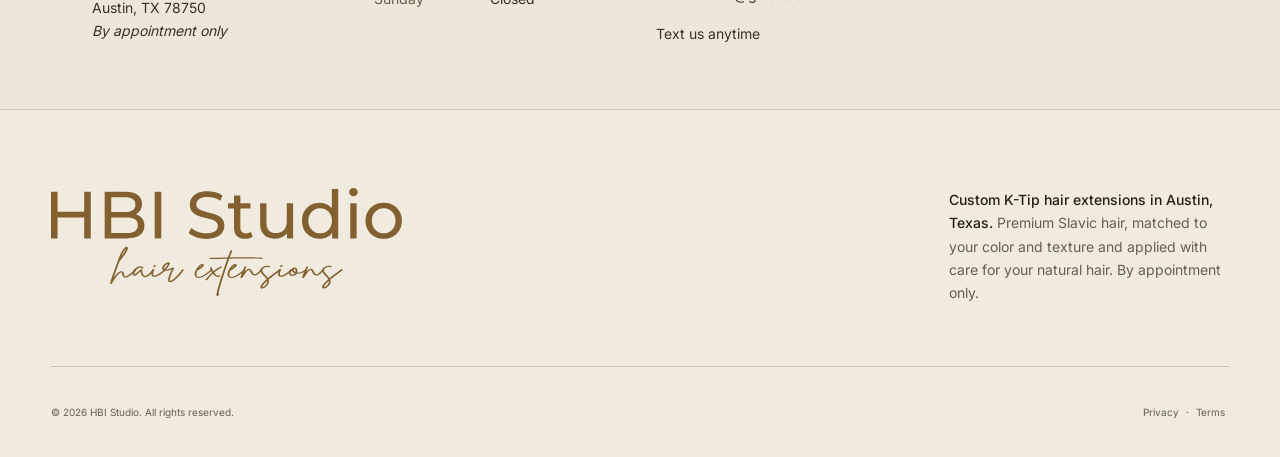
==== commit 9073d700: "reviews: bump count to 21 Co-Authored-By: Claude Sonnet 5.5 <noreply@anthropic.com>" ====
--- a/light/index.html
+++ b/light/index.html
@@ -78,7 +78,7 @@
       "https://www.tiktok.com/@hbi_studio_atx",
       "https://maps.app.goo.gl/on6bKGeQYGcoW2rF8"
     ],
-    "aggregateRating": { "@type": "AggregateRating", "ratingValue": "5.0", "reviewCount": "20" }
+    "aggregateRating": { "@type": "AggregateRating", "ratingValue": "5.0", "reviewCount": "21" }
   }
   </script>
   <script type="application/ld+json">
@@ -774,12 +774,12 @@
         <div class="reviews-head">
           <span class="eyebrow center reveal">Reviews</span>
           <h2 class="reveal" data-delay="100">What My Clients <span class="italic">Say.</span></h2>
-          <!-- Count and rating are read from the live Google profile. Last checked 30 Sep 2026. -->
-          <a class="score reveal" data-delay="200" href="https://search.google.com/local/reviews?placeid=ChIJ2fm51yAzW4YRcansoLvnxGI" target="_blank" rel="noopener" aria-label="HBI Studio on Google: 5.0 stars from 20 reviews">
+          <!-- Count and rating are read from the live Google profile. Last checked 10 Oct 2026. -->
+          <a class="score reveal" data-delay="200" href="https://search.google.com/local/reviews?placeid=ChIJ2fm51yAzW4YRcansoLvnxGI" target="_blank" rel="noopener" aria-label="HBI Studio on Google: 5.0 stars from 21 reviews">
             <svg class="g-mark" aria-hidden="true"><use href="#g-mark"/></svg>
             <span class="num" id="scoreNum">5.0</span>
             <span class="stars" aria-hidden="true">★★★★★</span>
-            <span class="sub">Based on <strong>20</strong> Google reviews</span>
+            <span class="sub">Based on <strong>21</strong> Google reviews</span>
           </a>
         </div>
 
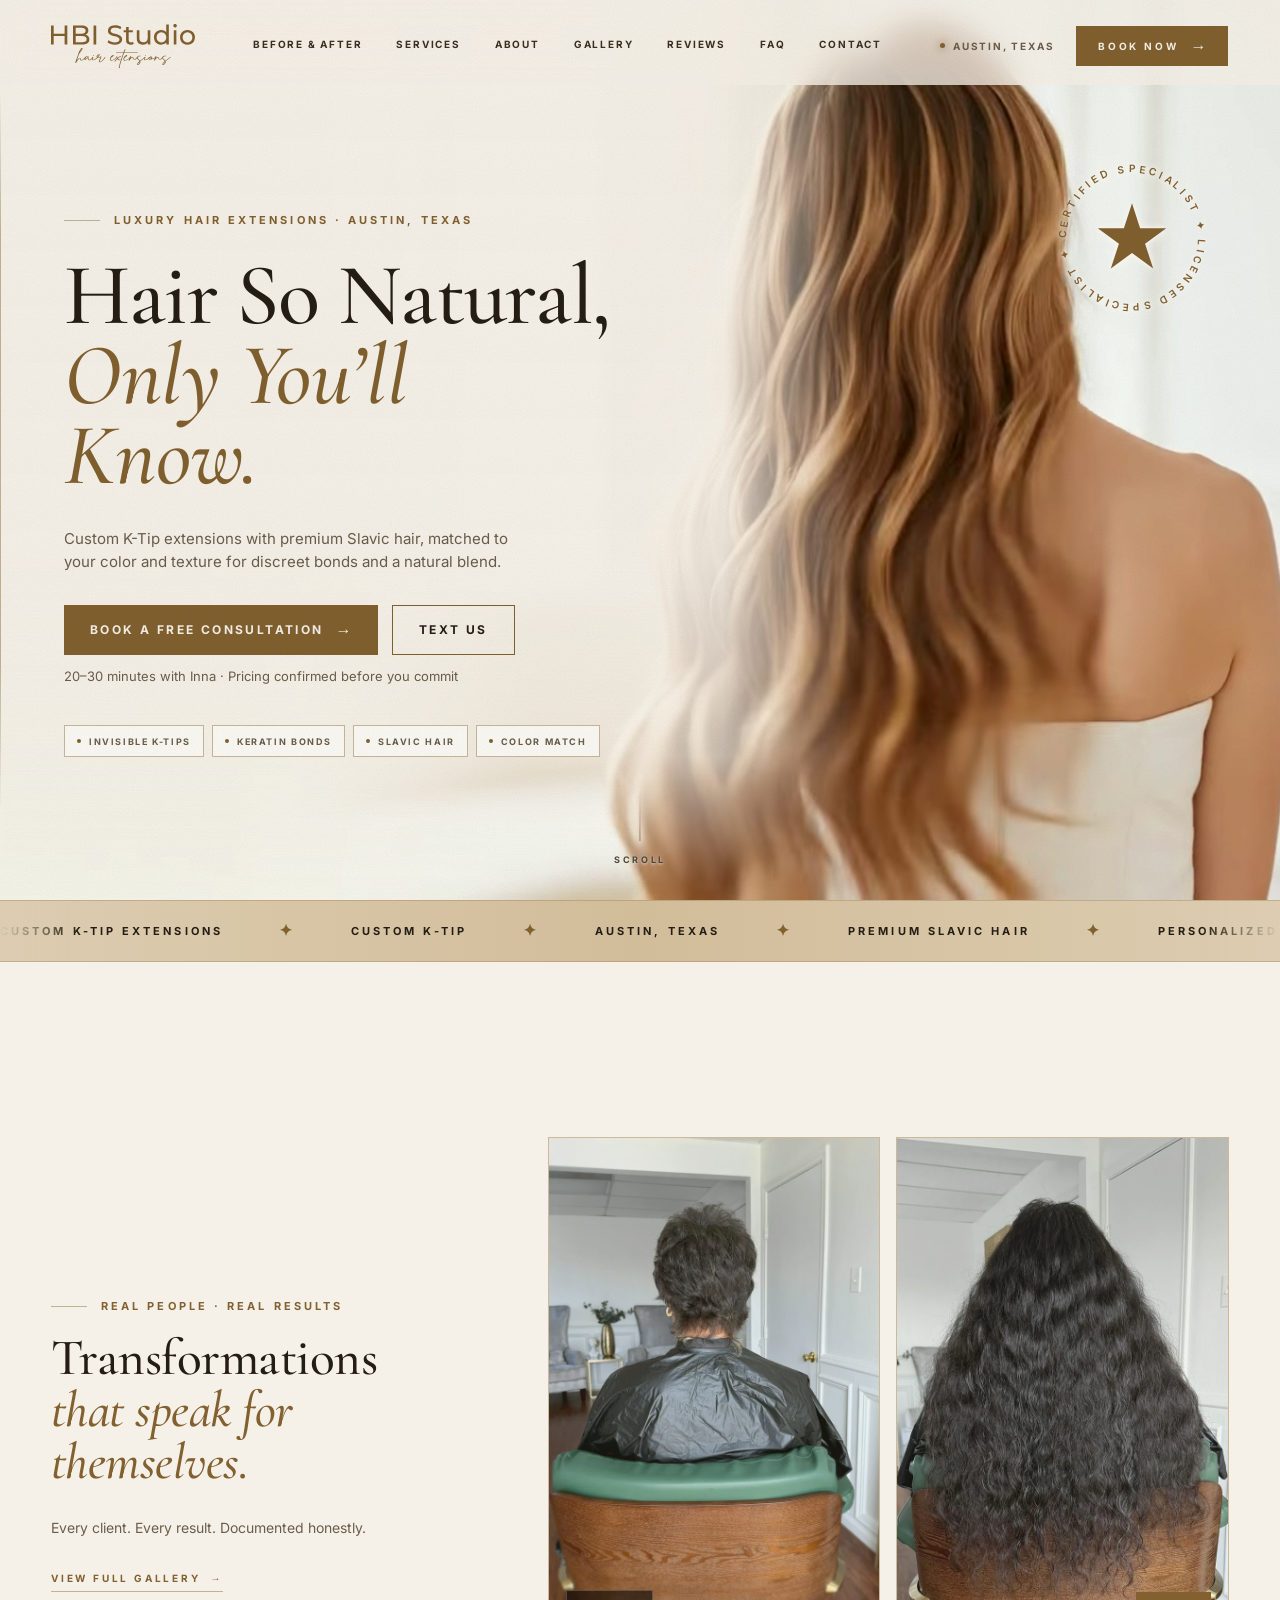
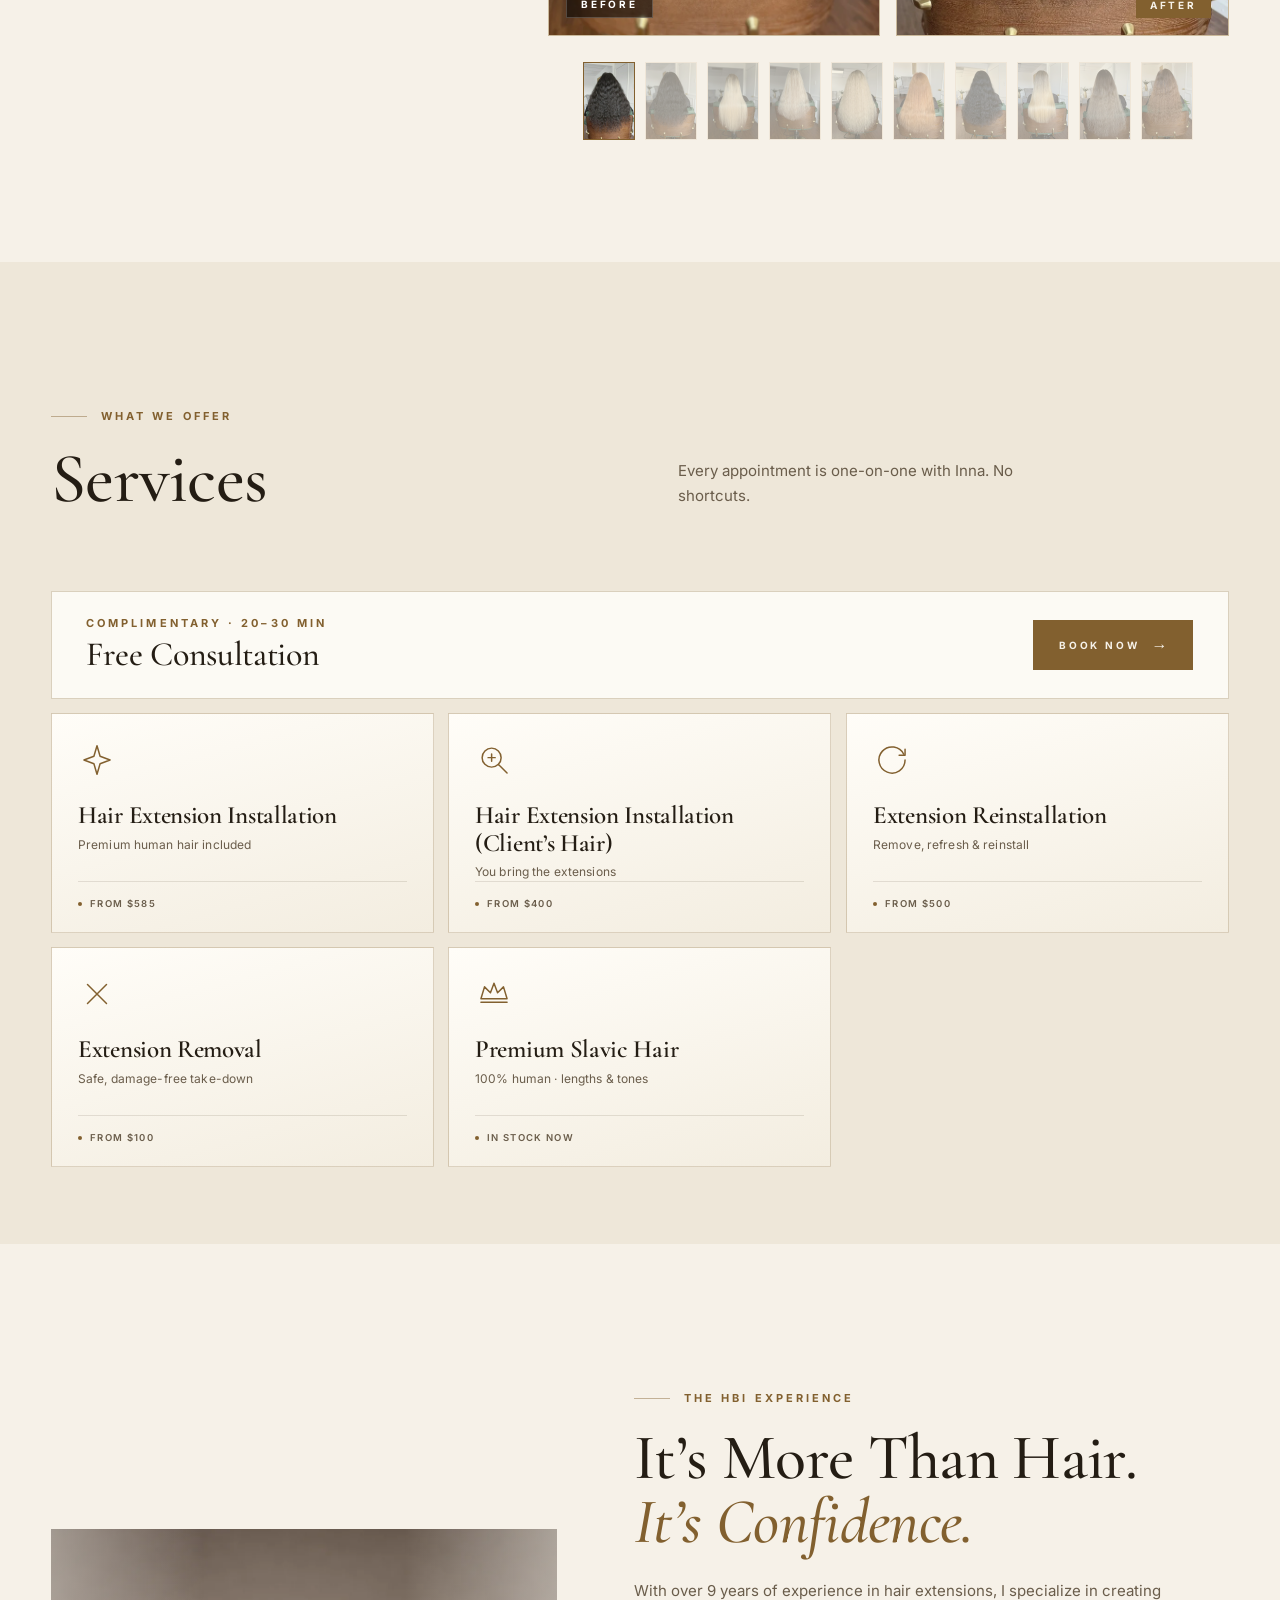
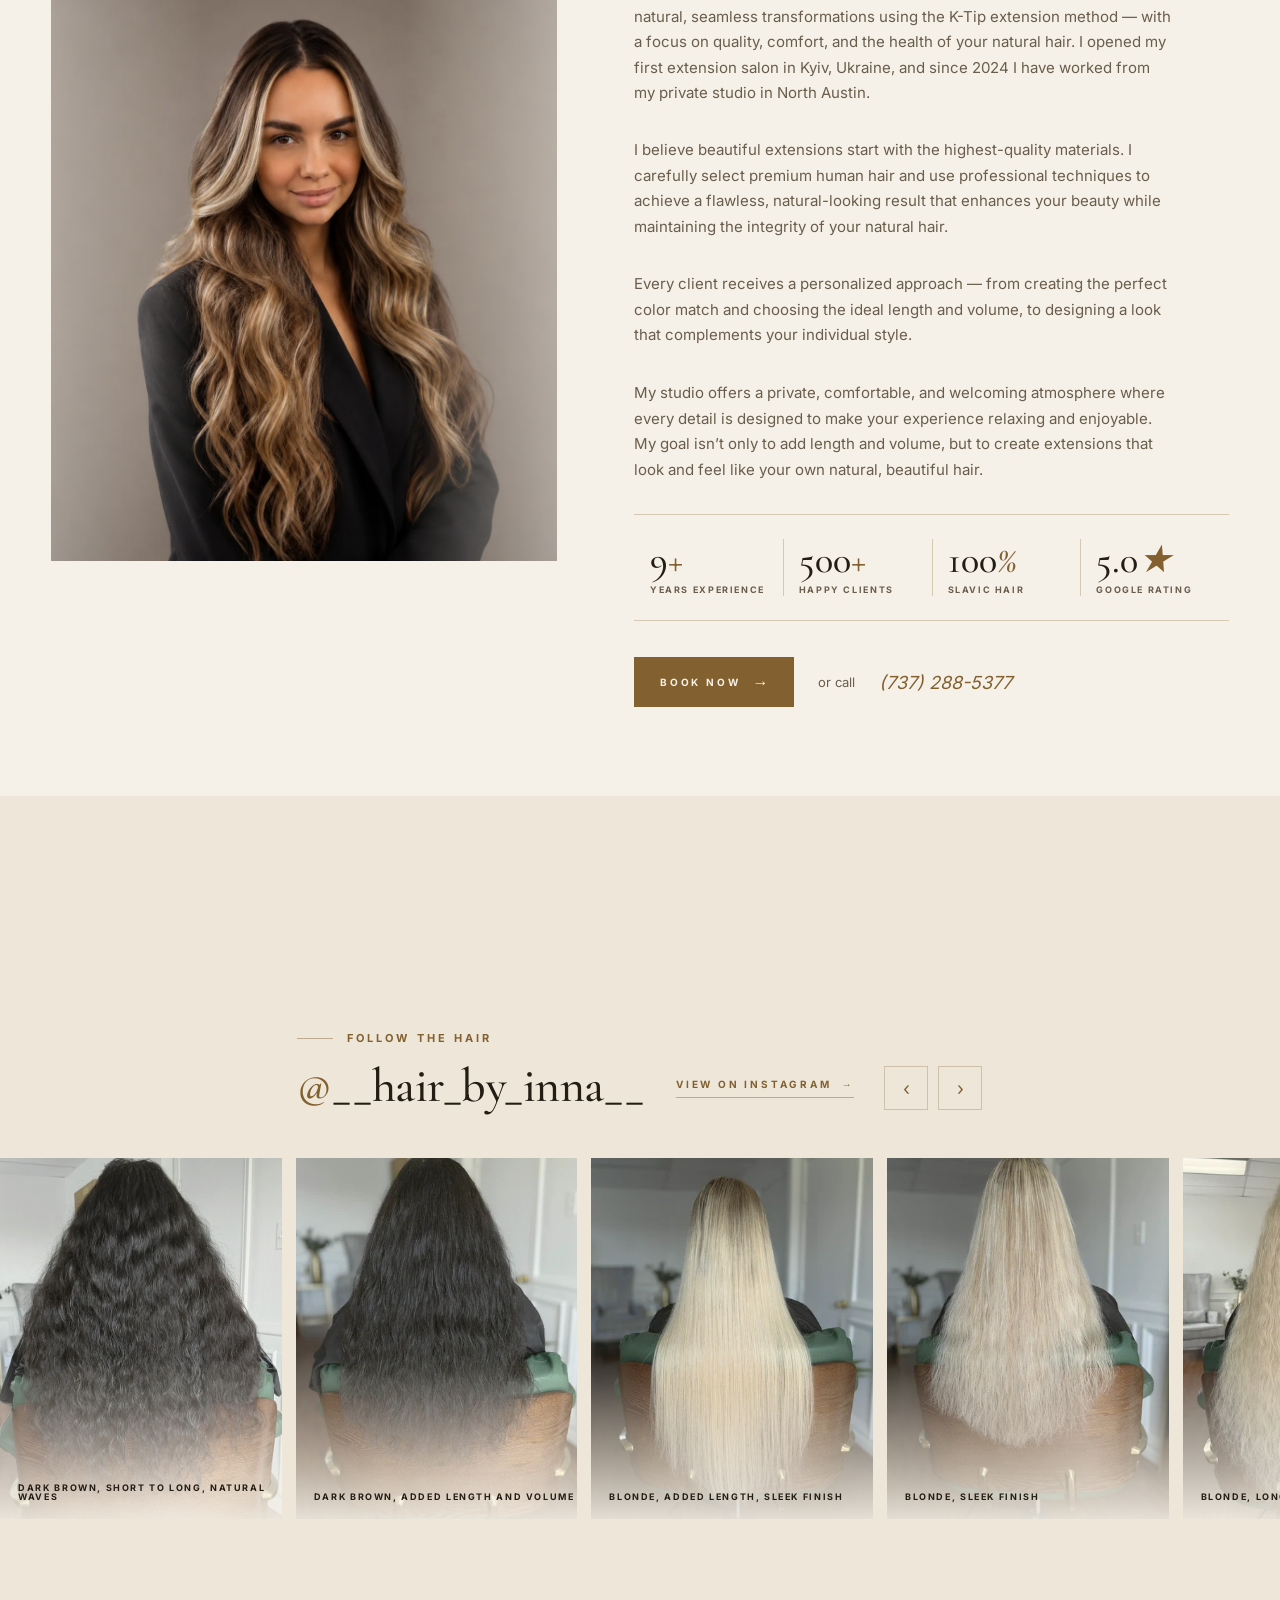
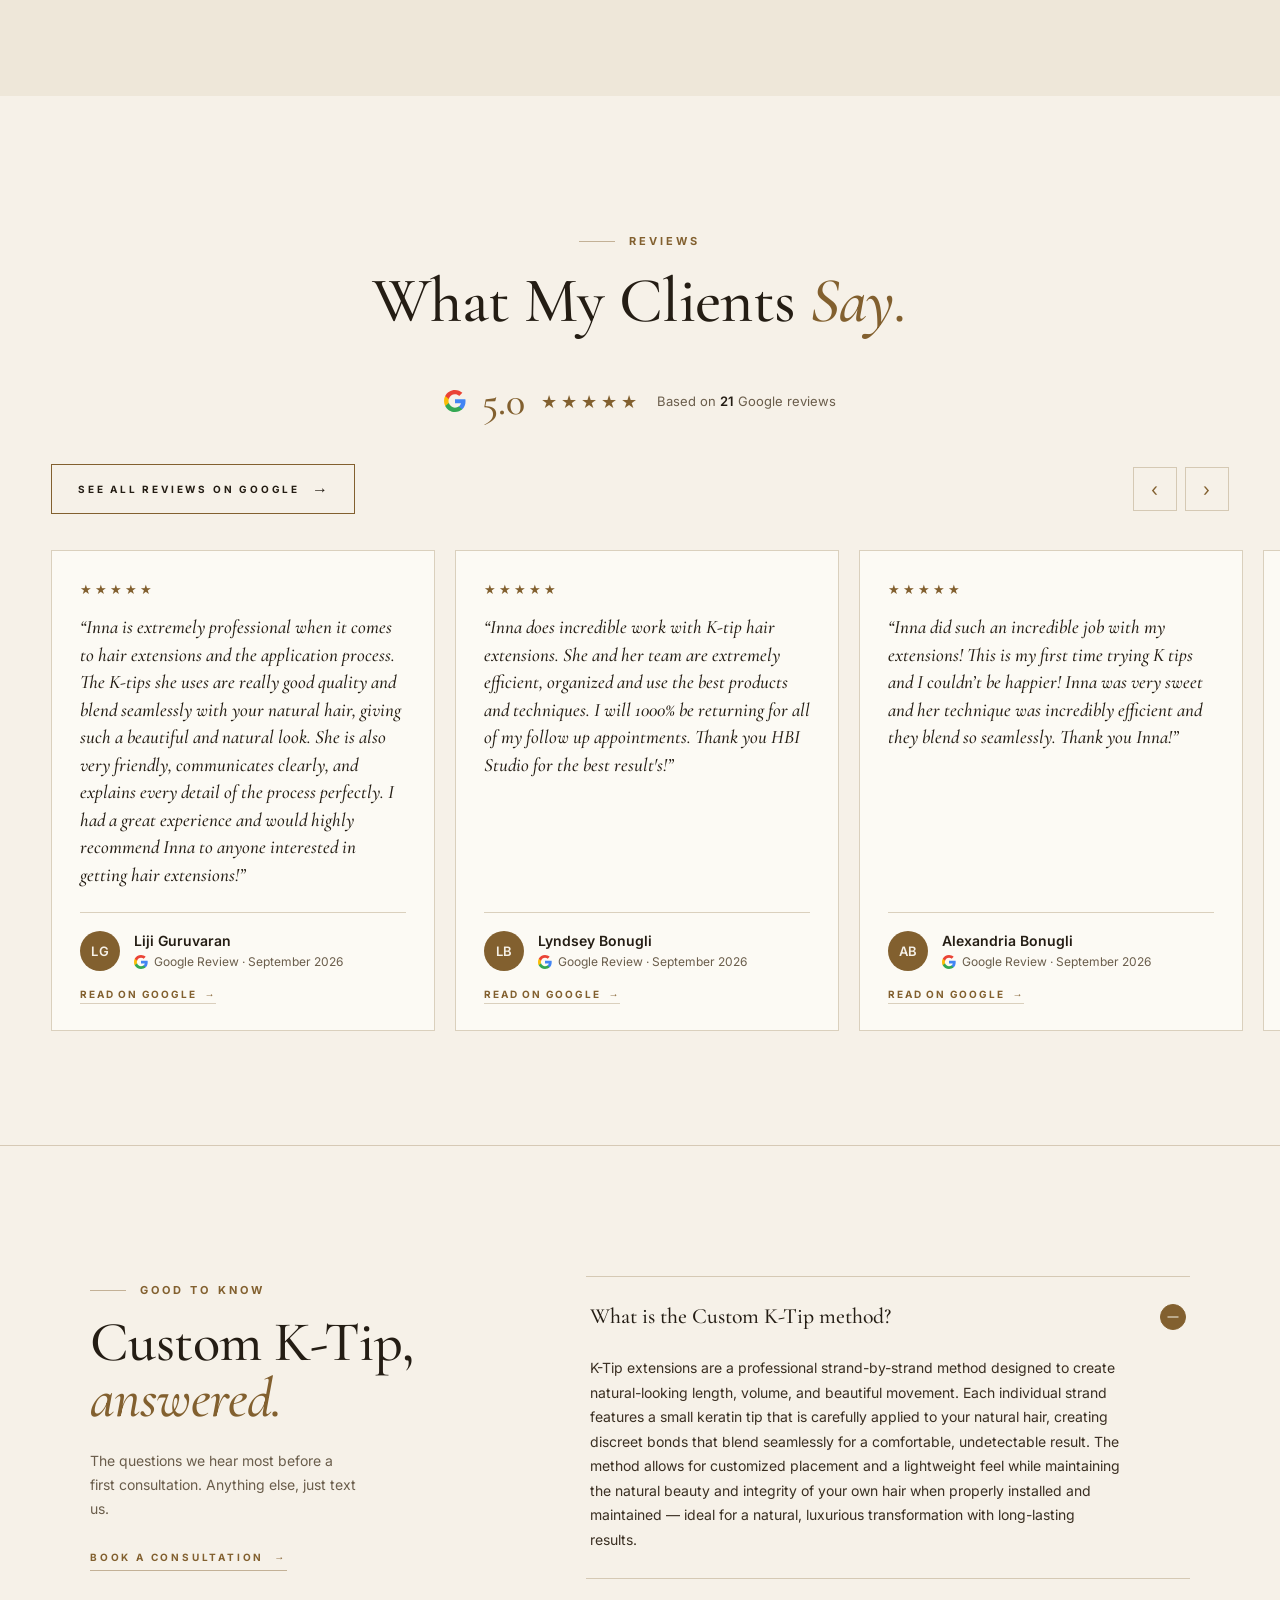
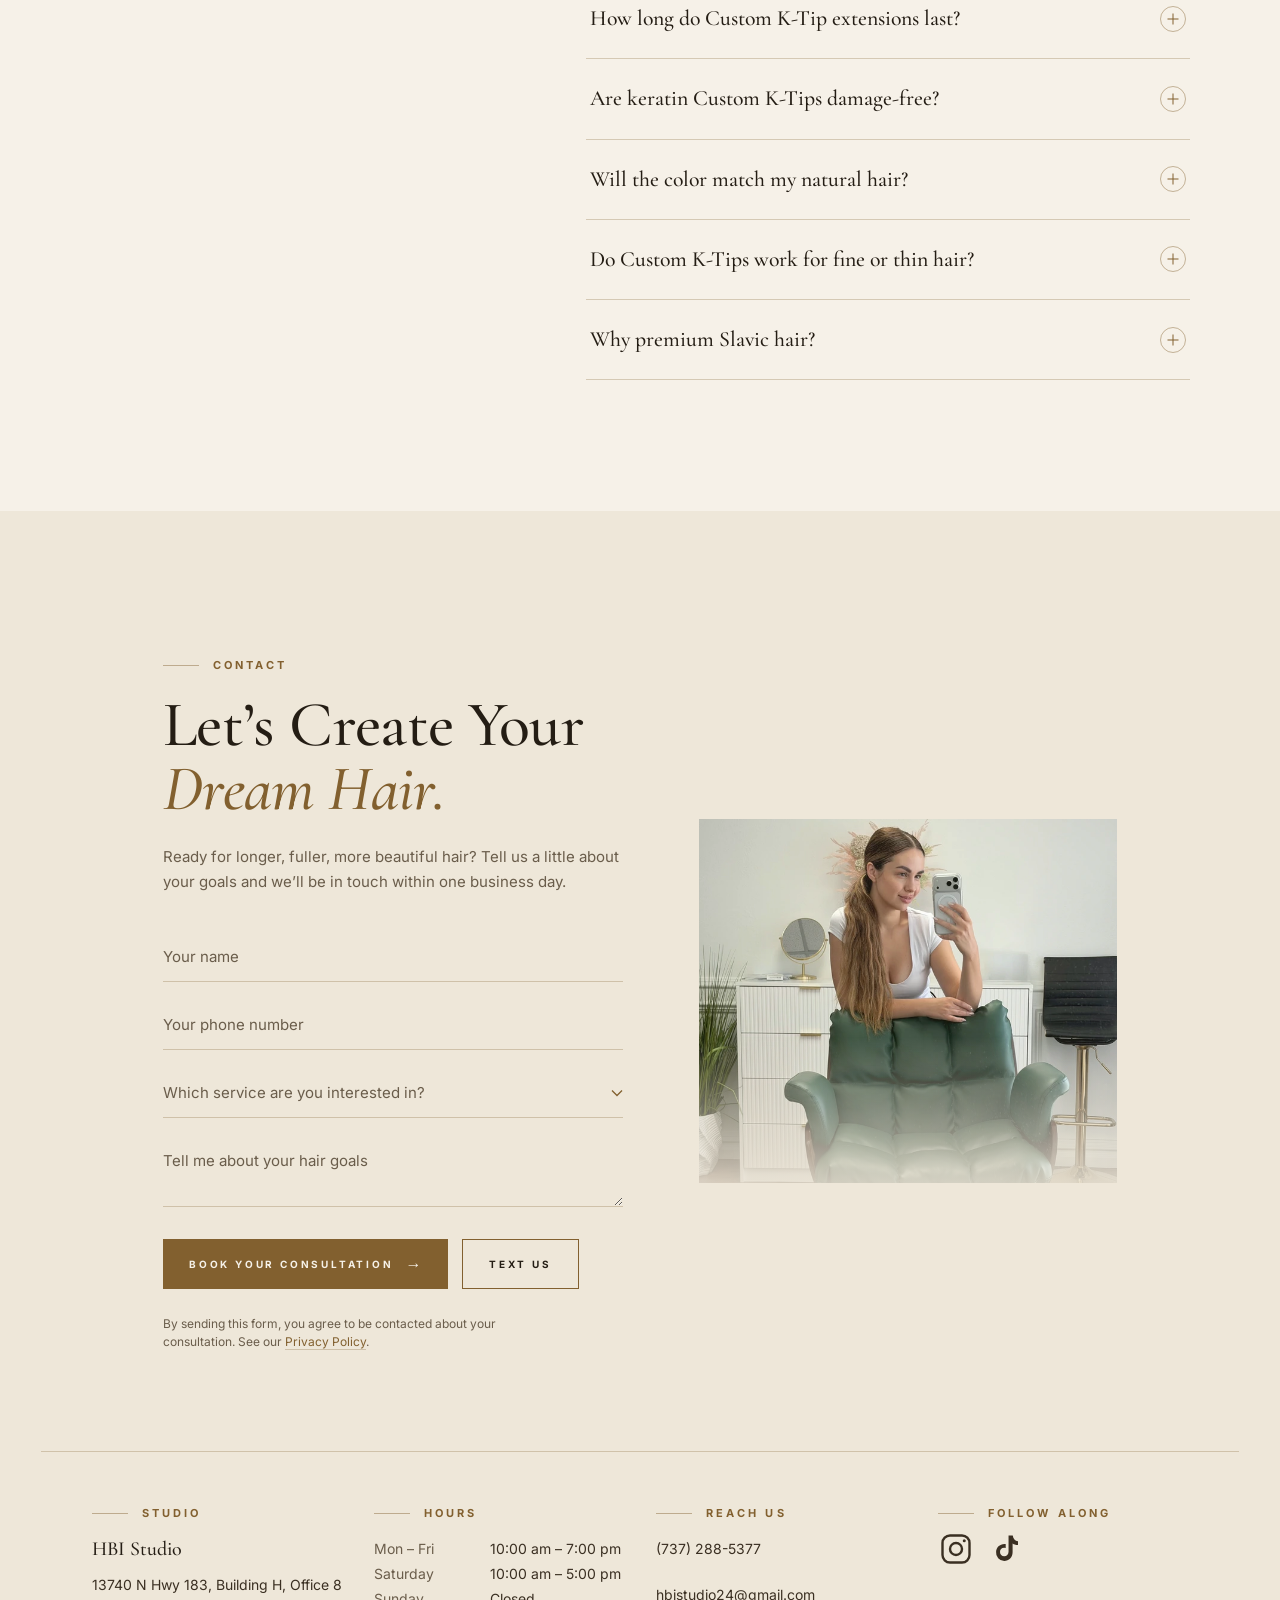
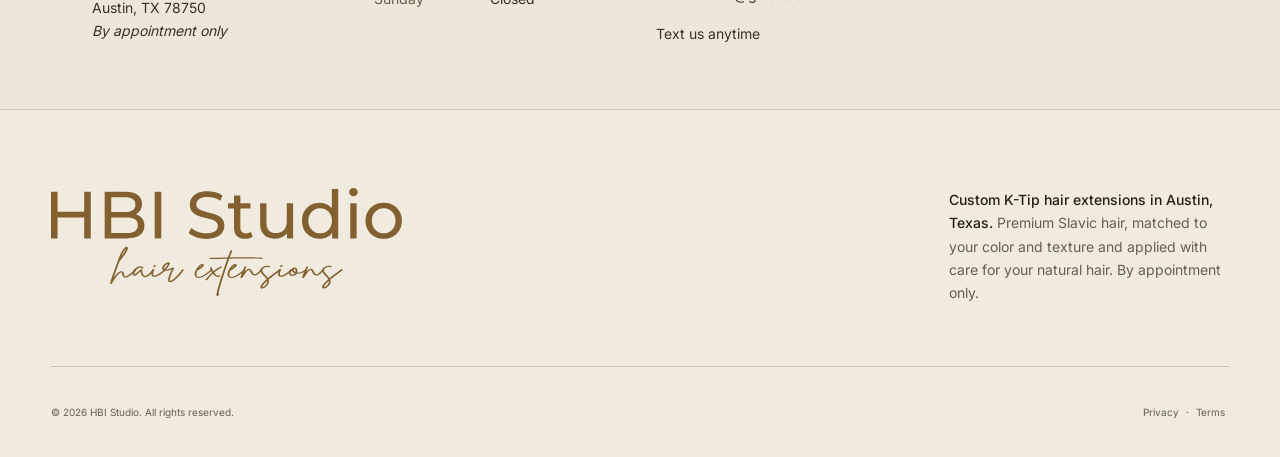
==== commit d227ccc2: "seo: shorter home description, direct internal links on legal pages, image dimensions, OG tags on pr" ====
--- a/light/index.html
+++ b/light/index.html
@@ -4,7 +4,7 @@
   <meta charset="UTF-8" />
   <meta name="viewport" content="width=device-width, initial-scale=1, viewport-fit=cover" />
   <title>HBI Studio — Custom K-Tip Hair Extensions · Austin, TX</title>
-  <meta name="description" content="HBI Studio — a private hair extension studio in Austin, Texas specializing in Custom K-Tip extensions. Discreet keratin bonds in premium Slavic hair, matched to your color and texture and applied strand by strand." />
+  <meta name="description" content="A private hair extension studio in Austin, Texas. Custom K-Tip extensions in premium Slavic hair, matched to your color and applied strand by strand." />
   <meta name="theme-color" content="#F6F1E8" />
   <link rel="icon" type="image/svg+xml" href="favicon.svg" />
 
@@ -340,7 +340,7 @@
   <header class="site-header" id="siteHeader" aria-label="Primary">
     <div class="nav-wrap">
       <a href="#top" class="brand" aria-label="HBI Studio home">
-        <img class="brand-logo" id="brandLogo" src="assets/logo-bronze.svg" alt="HBI Studio" />
+        <img class="brand-logo" id="brandLogo" src="assets/logo-bronze.svg" width="2457" height="750" alt="HBI Studio" />
       </a>
 
       <nav class="primary-nav" aria-label="Main navigation">
@@ -650,7 +650,7 @@
     <section class="experience" id="about" aria-label="The HBI experience">
       <div class="exp-grid">
         <div class="exp-portrait reveal">
-          <img src="assets/founder-portrait.webp" alt="Founder and stylist portrait" loading="lazy" />
+          <img src="assets/founder-portrait.webp" width="1086" height="1448" alt="Founder and stylist portrait" loading="lazy" />
         </div>
 
         <div class="exp-content">
@@ -1084,7 +1084,7 @@
   <footer class="site-footer" aria-label="Footer">
     <div class="footer-wrap">
       <div class="footer-mark">
-        <img class="footer-logo" id="footerLogo" src="assets/logo-bronze.svg" alt="HBI Studio" />
+        <img class="footer-logo" id="footerLogo" src="assets/logo-bronze.svg" width="2457" height="750" alt="HBI Studio" />
         <p class="mark-tag"><strong>Custom K-Tip hair extensions in Austin, Texas.</strong> Premium Slavic hair, matched to your color and texture and applied with care for your natural hair. By appointment only.</p>
       </div>
       <div class="footer-base">
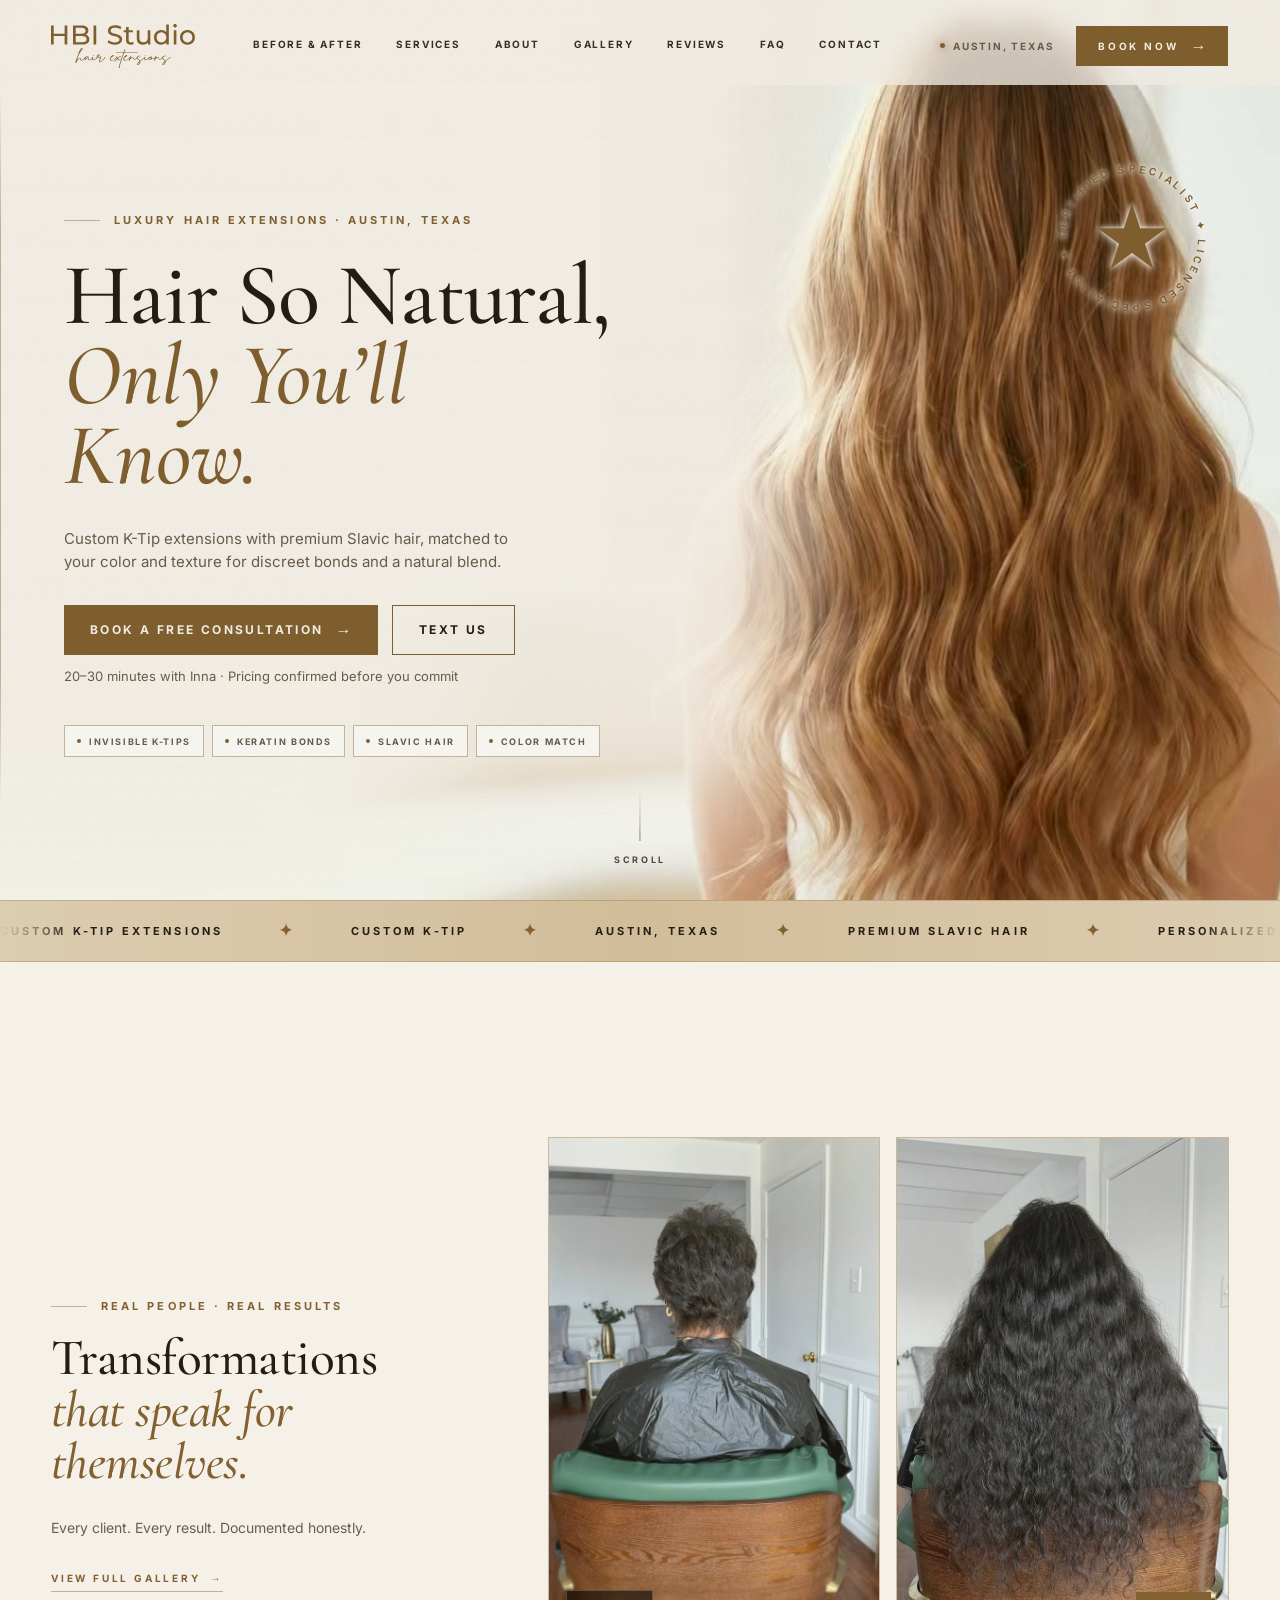
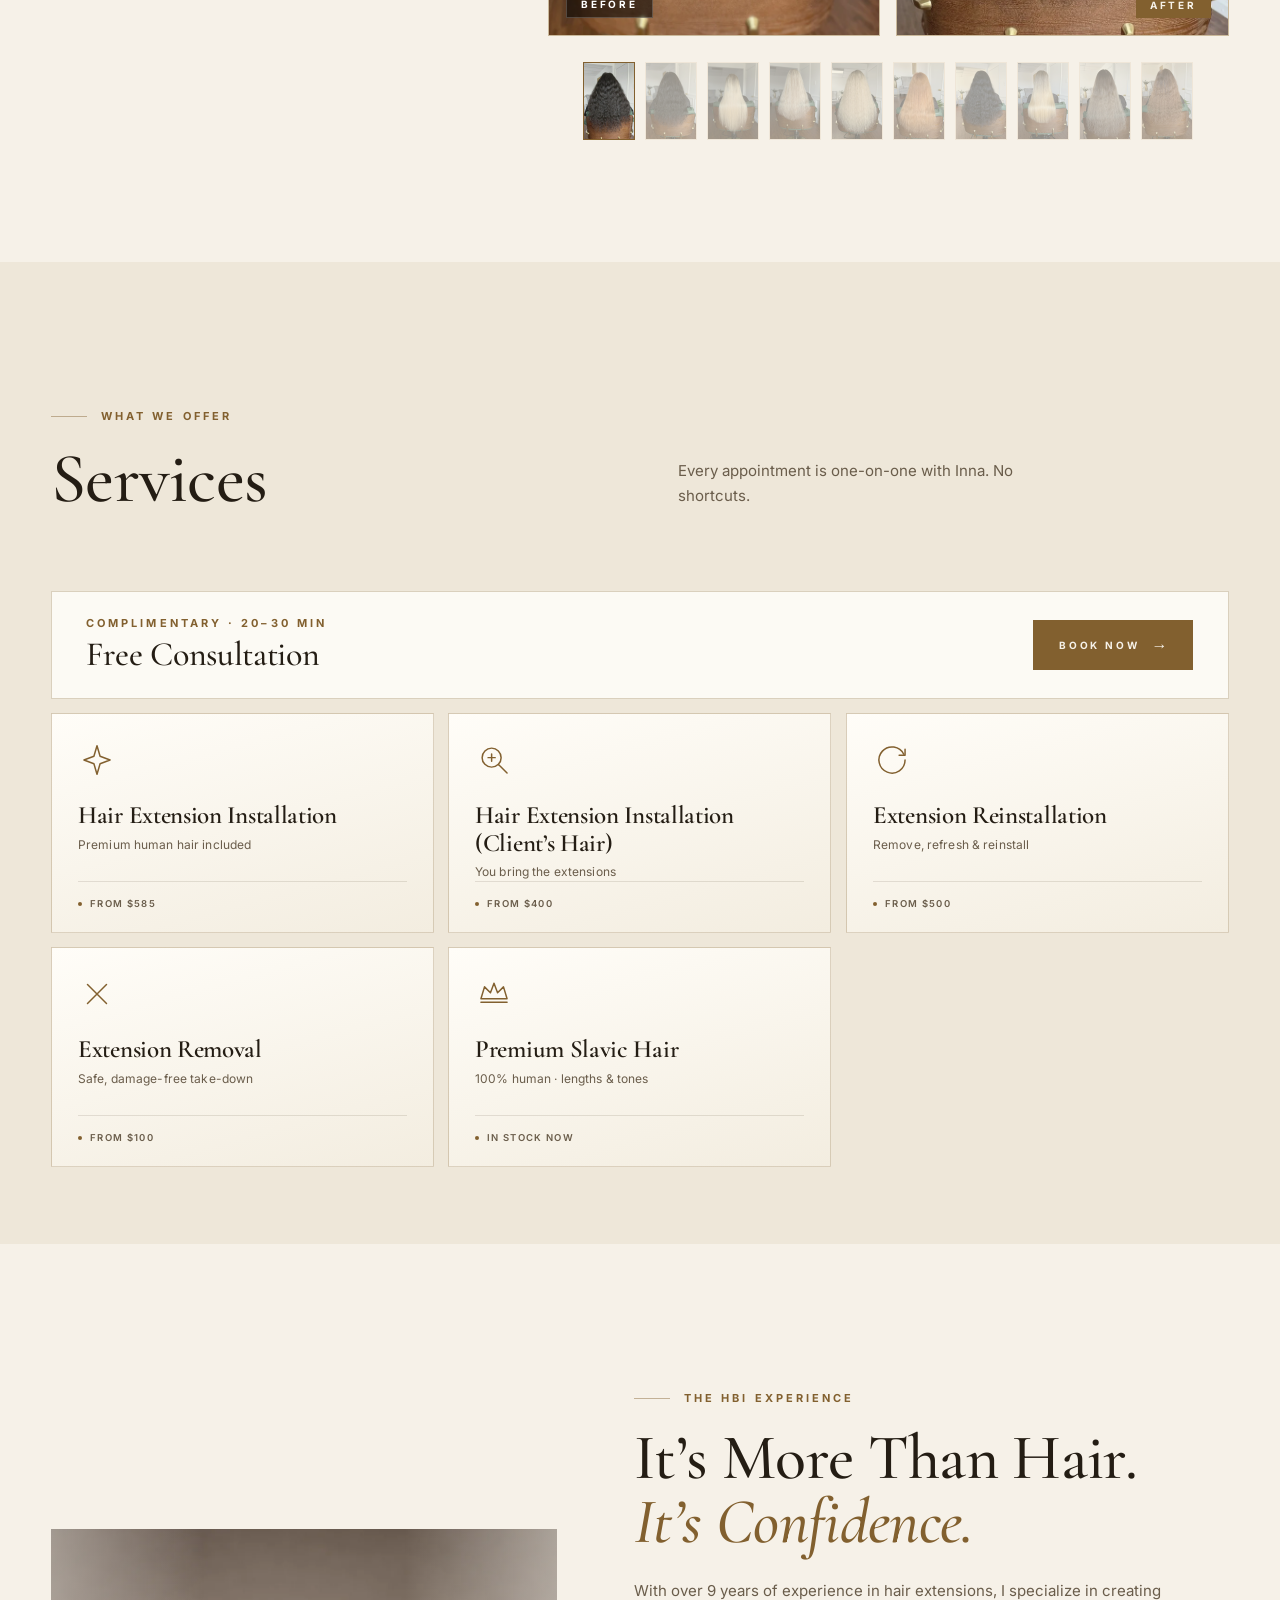
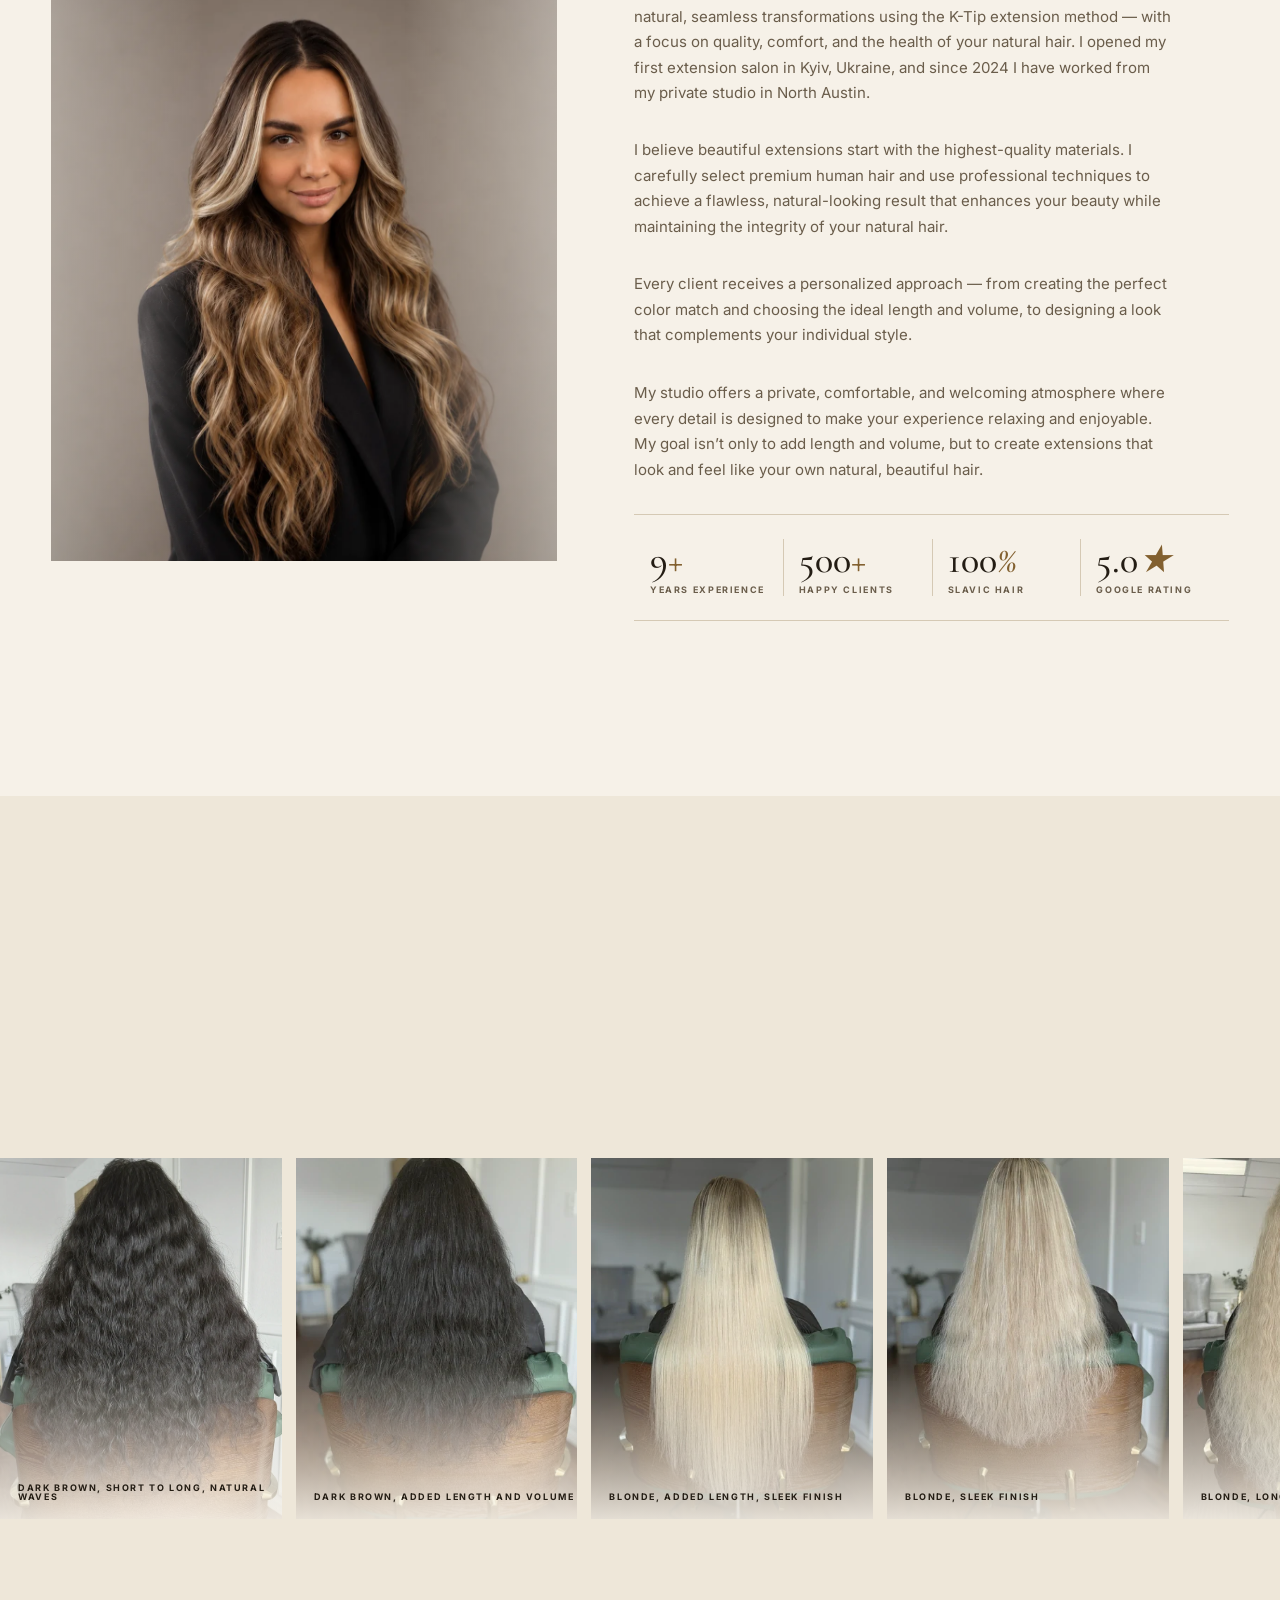
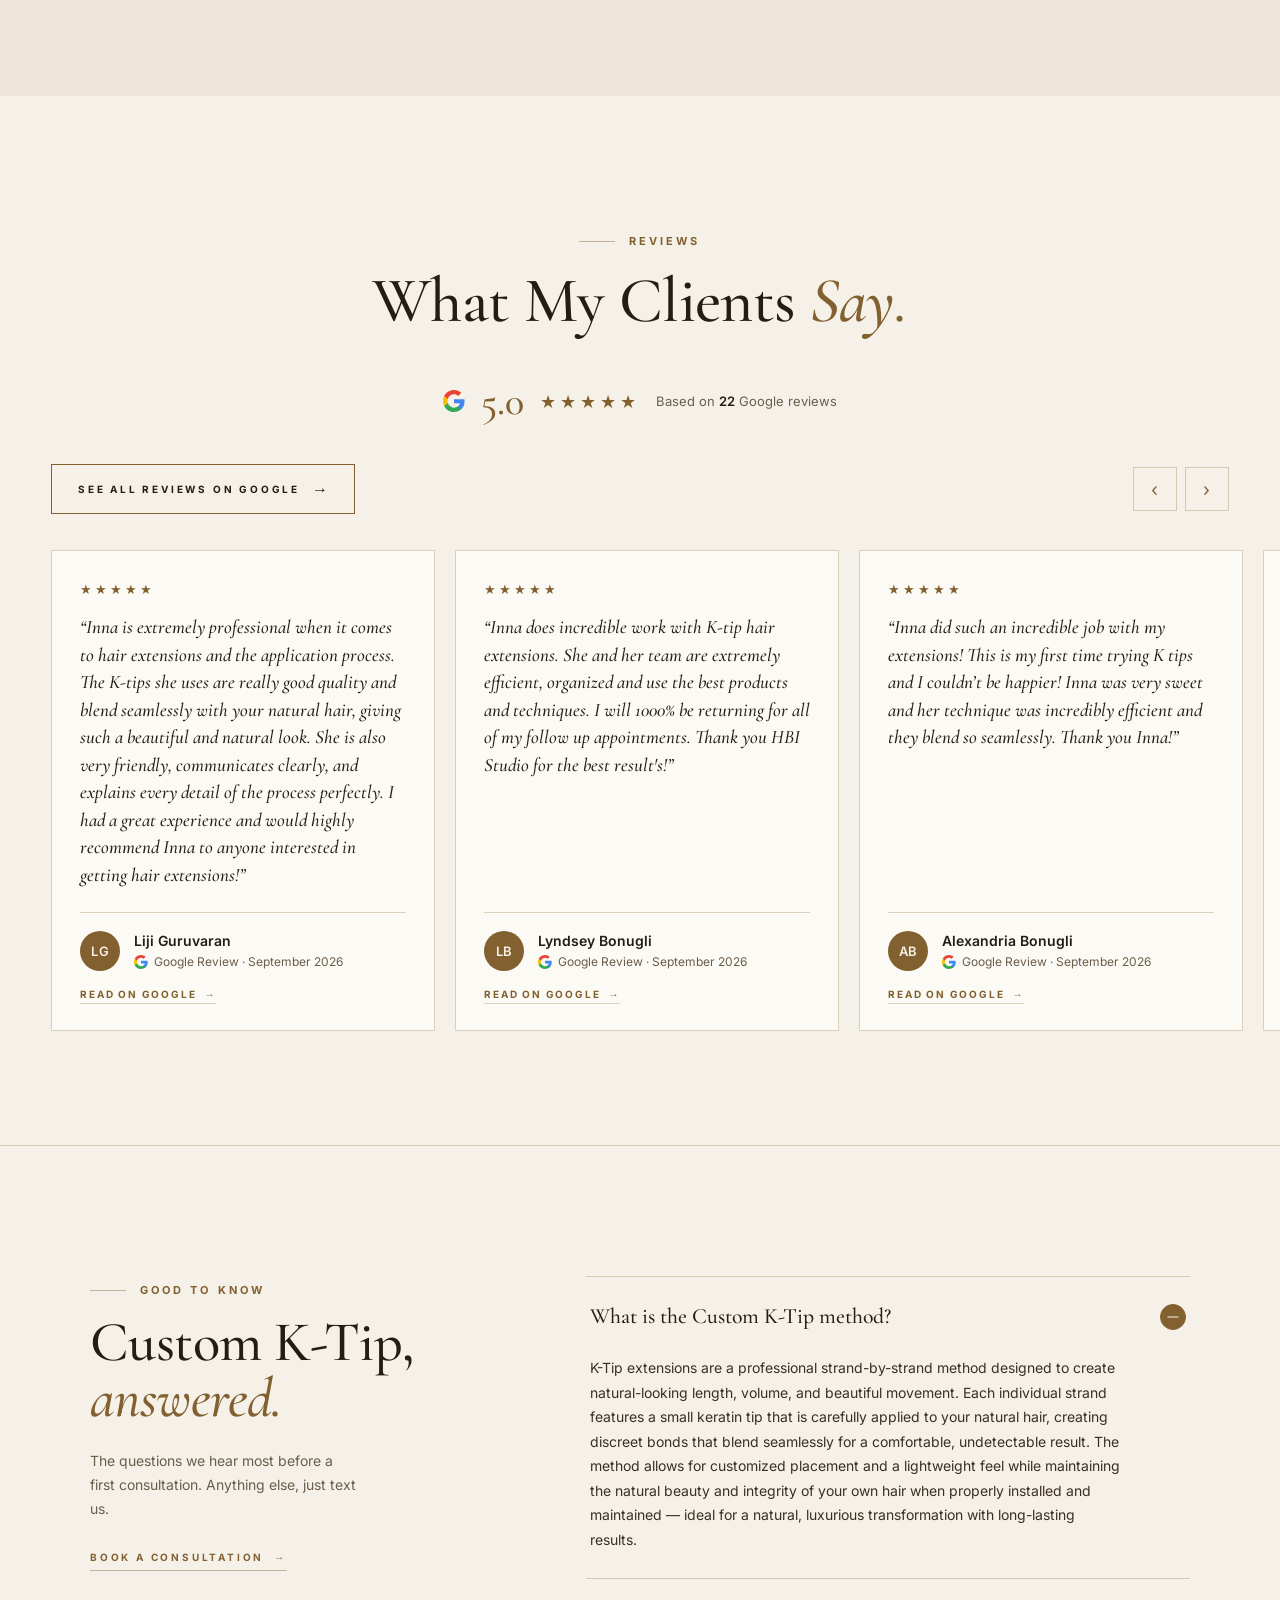
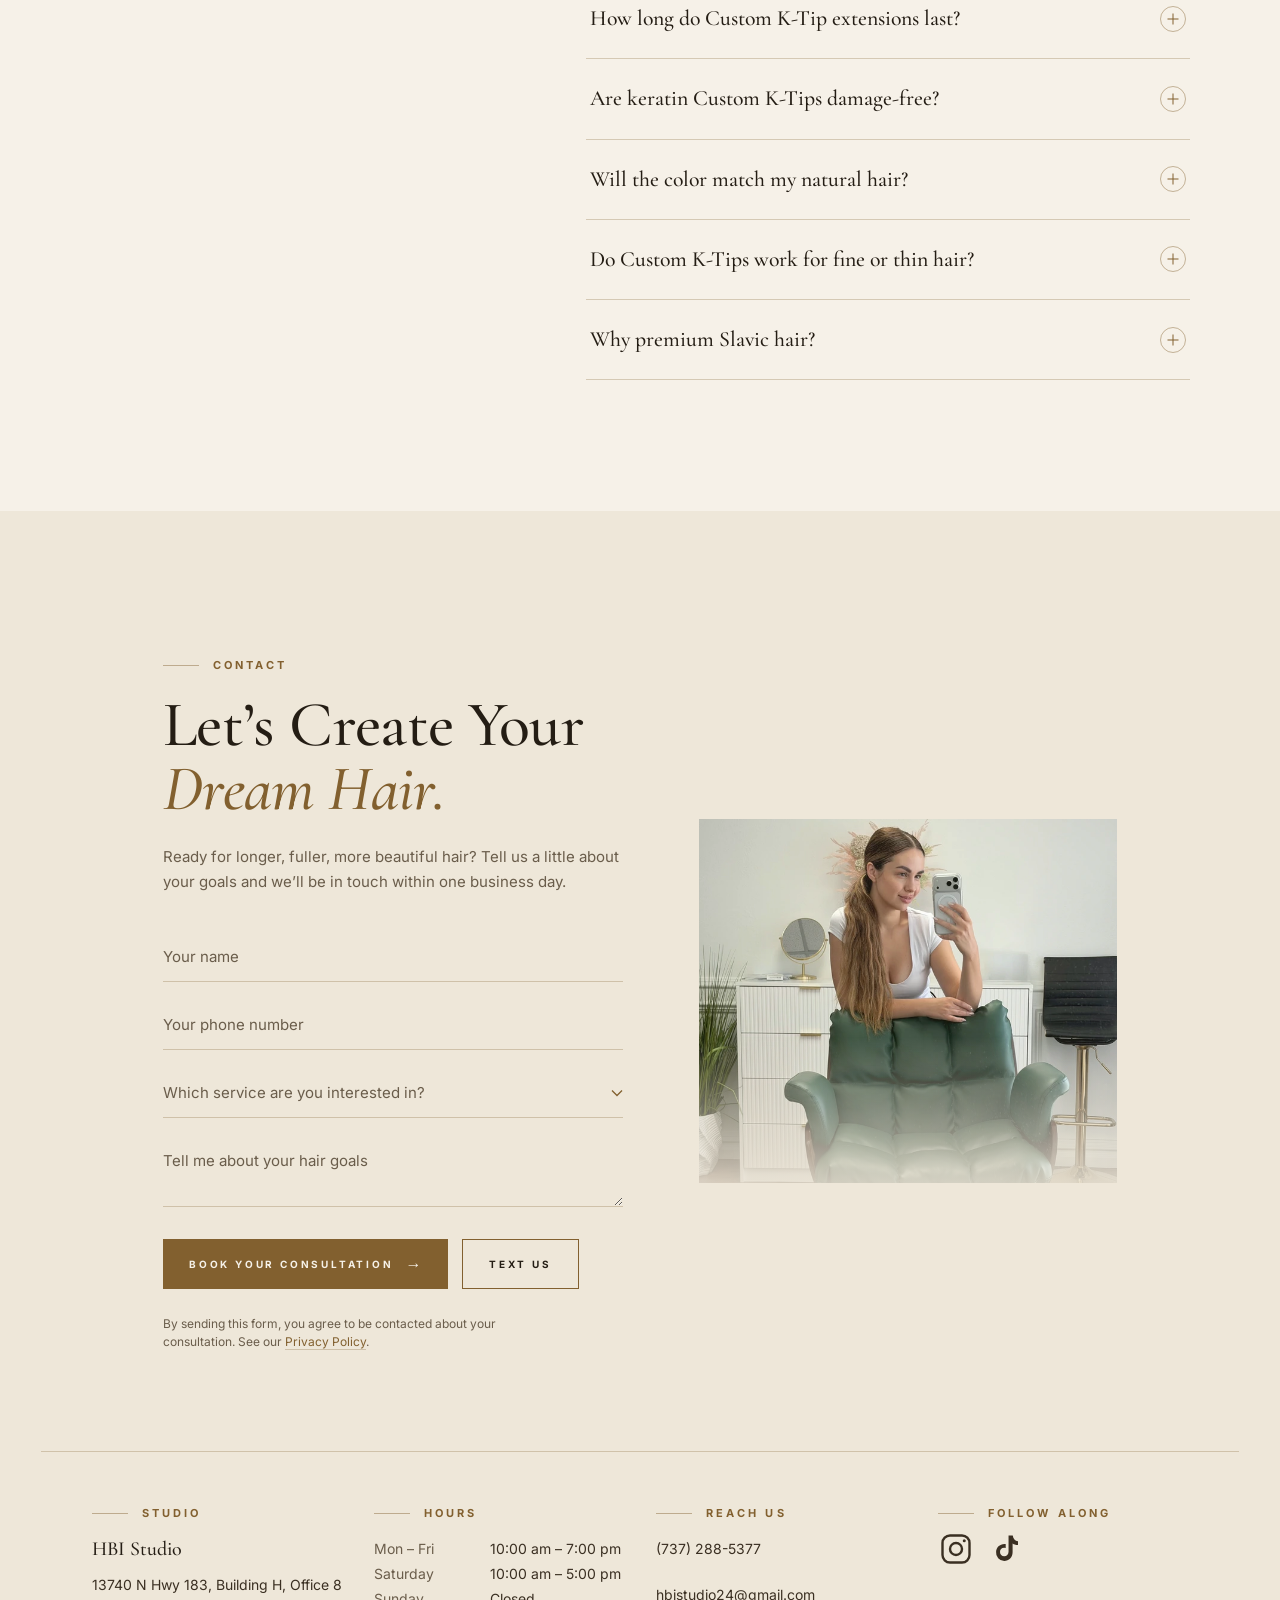
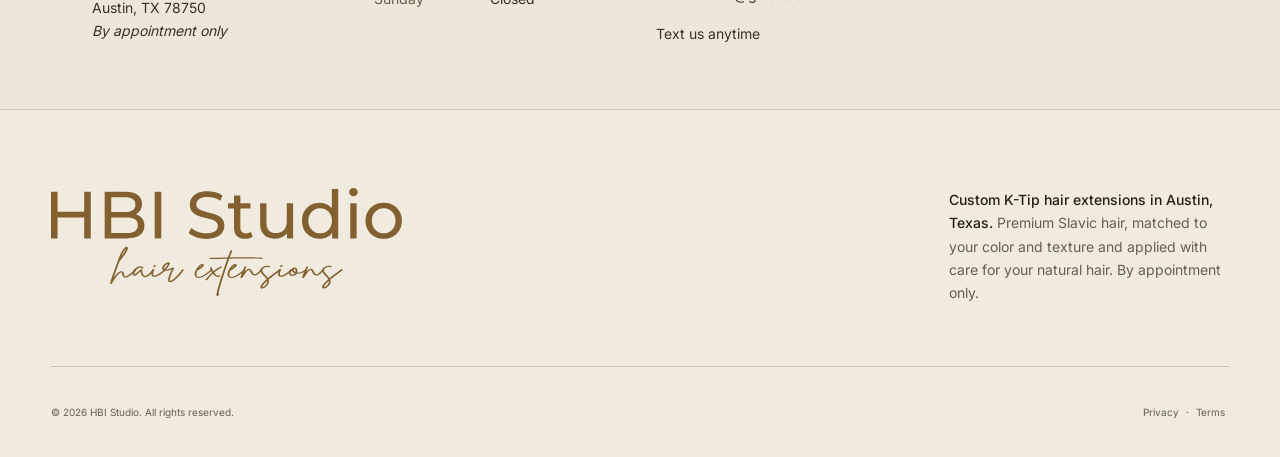
==== commit 05ac6c2d: "reviews: bump count to 22 Co-Authored-By: Claude Opus 5.5 <noreply@anthropic.com>" ====
--- a/light/index.html
+++ b/light/index.html
@@ -78,7 +78,7 @@
       "https://www.tiktok.com/@hbi_studio_atx",
       "https://maps.app.goo.gl/on6bKGeQYGcoW2rF8"
     ],
-    "aggregateRating": { "@type": "AggregateRating", "ratingValue": "5.0", "reviewCount": "21" }
+    "aggregateRating": { "@type": "AggregateRating", "ratingValue": "5.0", "reviewCount": "22" }
   }
   </script>
   <script type="application/ld+json">
@@ -774,12 +774,12 @@
         <div class="reviews-head">
           <span class="eyebrow center reveal">Reviews</span>
           <h2 class="reveal" data-delay="100">What My Clients <span class="italic">Say.</span></h2>
-          <!-- Count and rating are read from the live Google profile. Last checked 10 Oct 2026. -->
-          <a class="score reveal" data-delay="200" href="https://search.google.com/local/reviews?placeid=ChIJ2fm51yAzW4YRcansoLvnxGI" target="_blank" rel="noopener" aria-label="HBI Studio on Google: 5.0 stars from 21 reviews">
+          <!-- Count and rating are read from the live Google profile. Last checked 13 Nov 2026. -->
+          <a class="score reveal" data-delay="200" href="https://search.google.com/local/reviews?placeid=ChIJ2fm51yAzW4YRcansoLvnxGI" target="_blank" rel="noopener" aria-label="HBI Studio on Google: 5.0 stars from 22 reviews">
             <svg class="g-mark" aria-hidden="true"><use href="#g-mark"/></svg>
             <span class="num" id="scoreNum">5.0</span>
             <span class="stars" aria-hidden="true">★★★★★</span>
-            <span class="sub">Based on <strong>21</strong> Google reviews</span>
+            <span class="sub">Based on <strong>22</strong> Google reviews</span>
           </a>
         </div>
 
@@ -792,7 +792,7 @@
         </div>
       </div>
 
-      <!-- The ten most recent of the 19, newest first, in Google's own order.
+      <!-- The ten most recent of the 22, newest first, in Google's own order.
            Names are exactly as they appear on Google. Quotes are verbatim; a long
            one is cut at a sentence end and marked with an ellipsis, never reworded.
            Google only publishes relative dates ("3 months ago"), so the dates
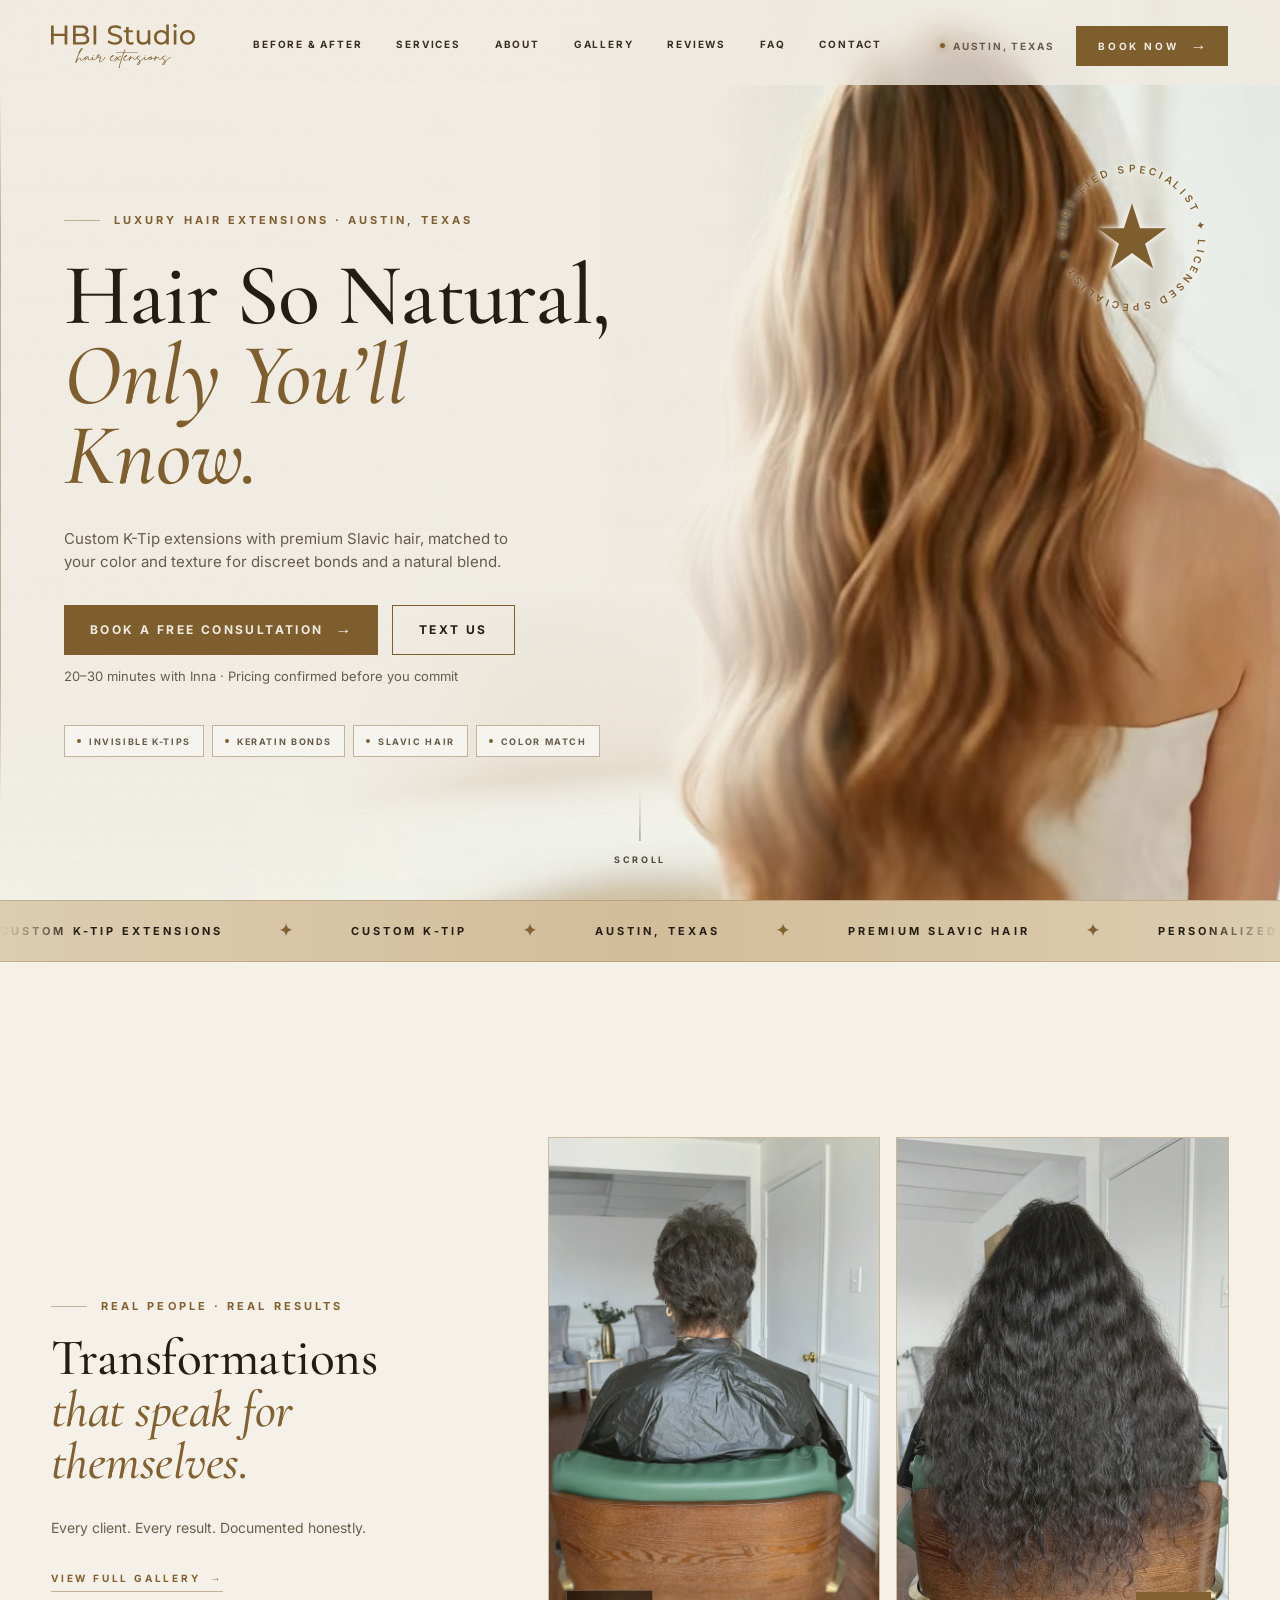
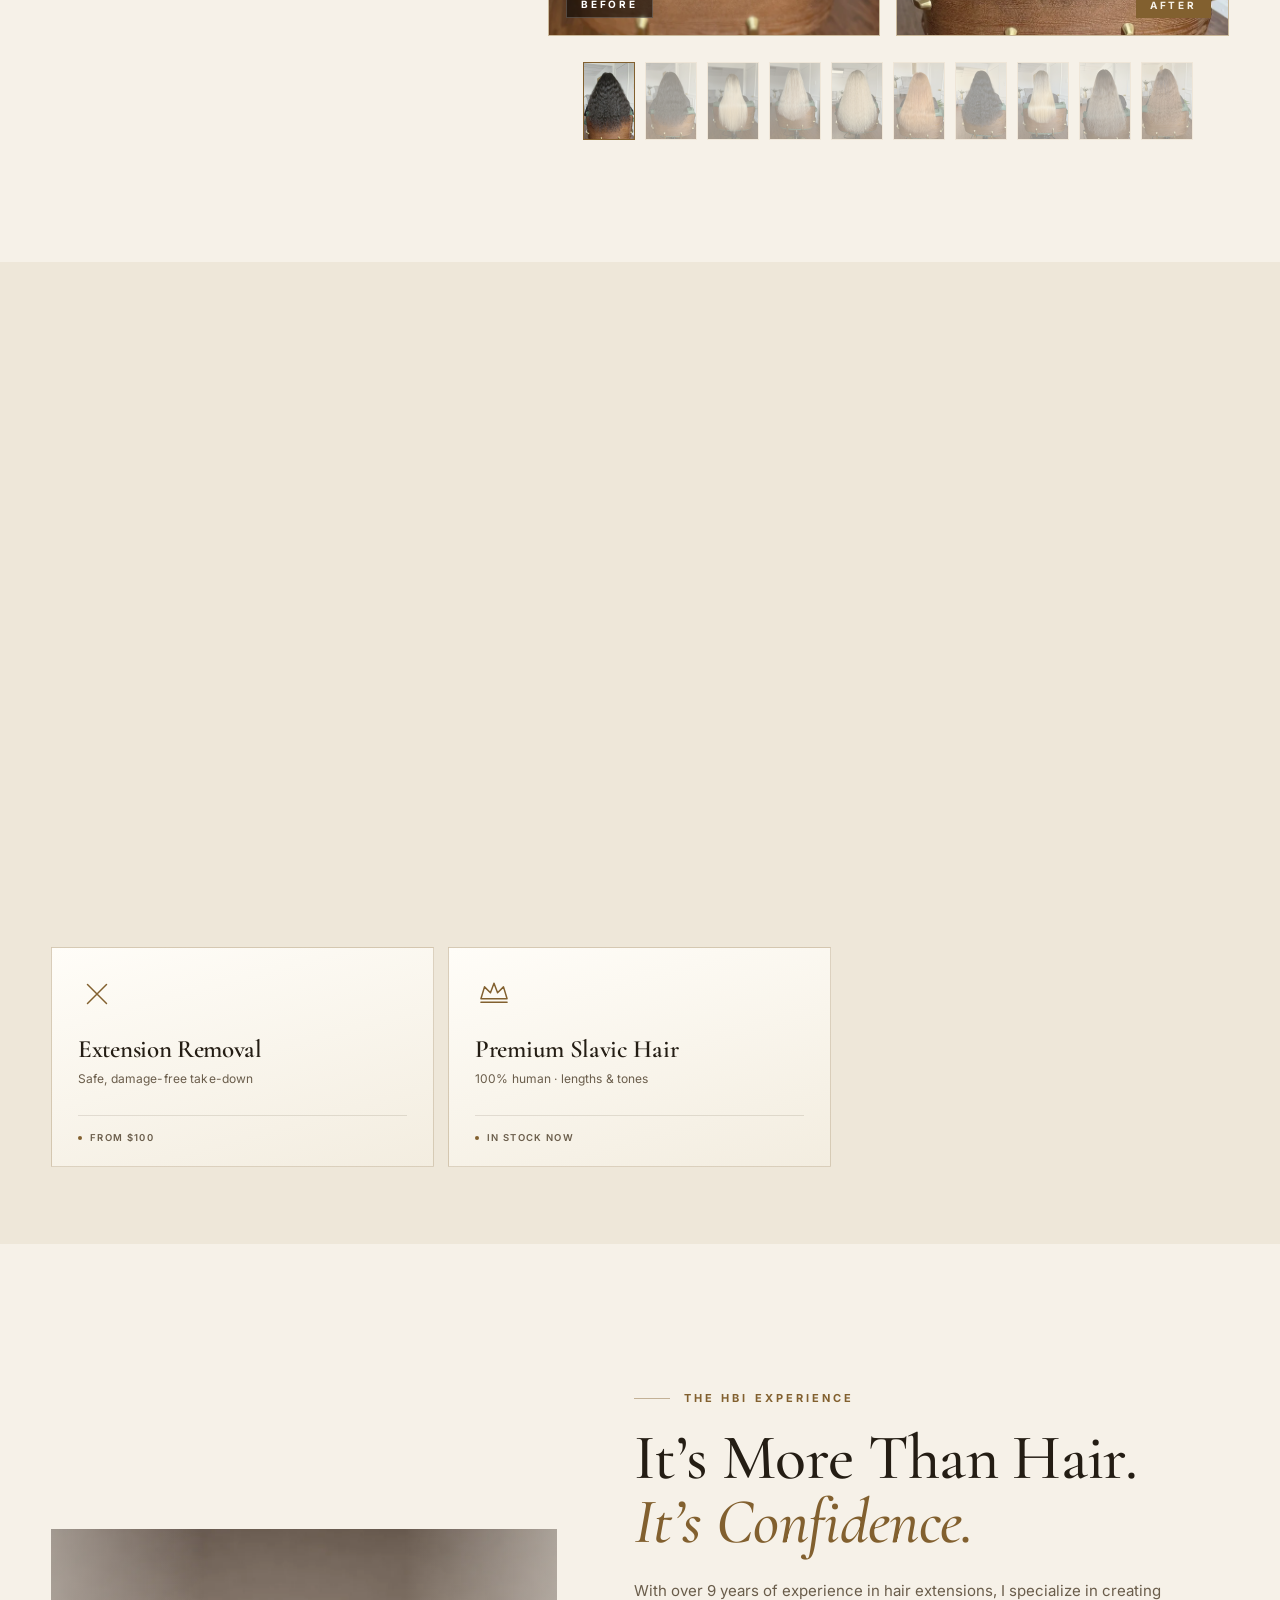
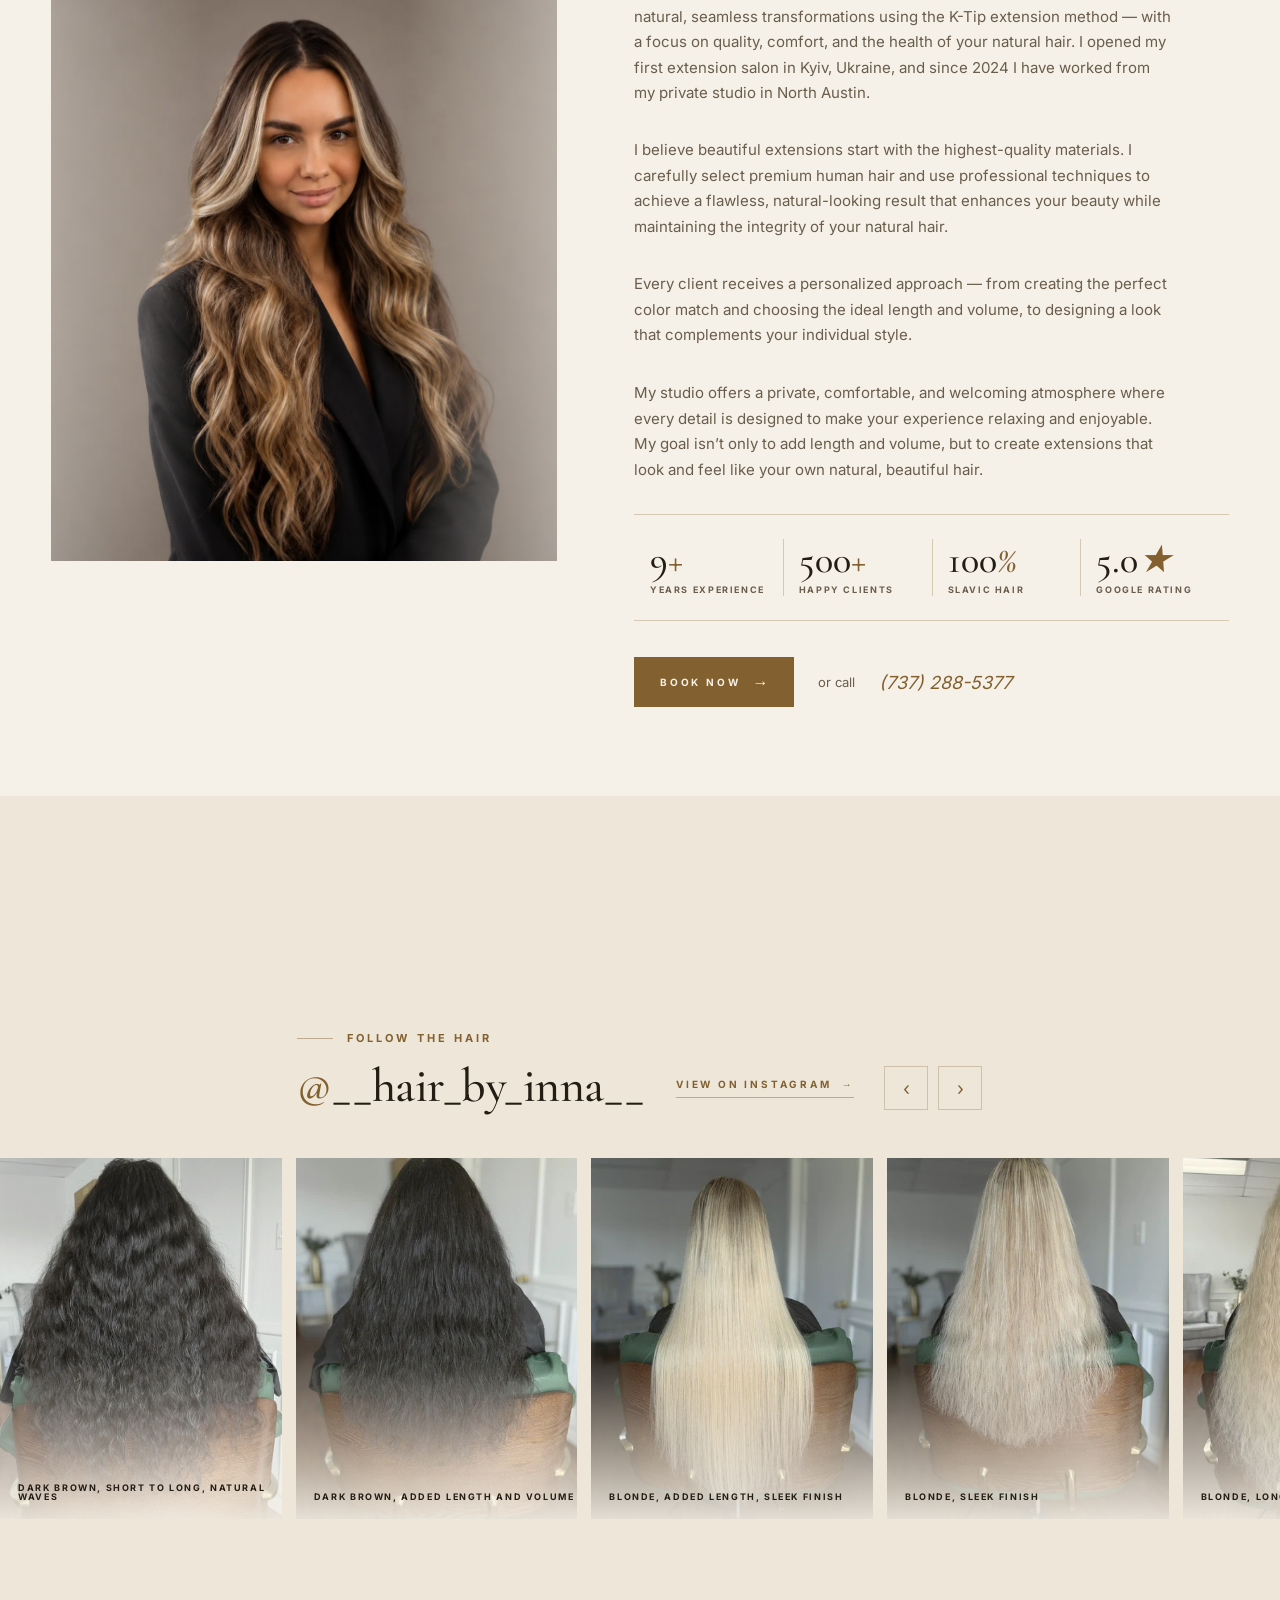
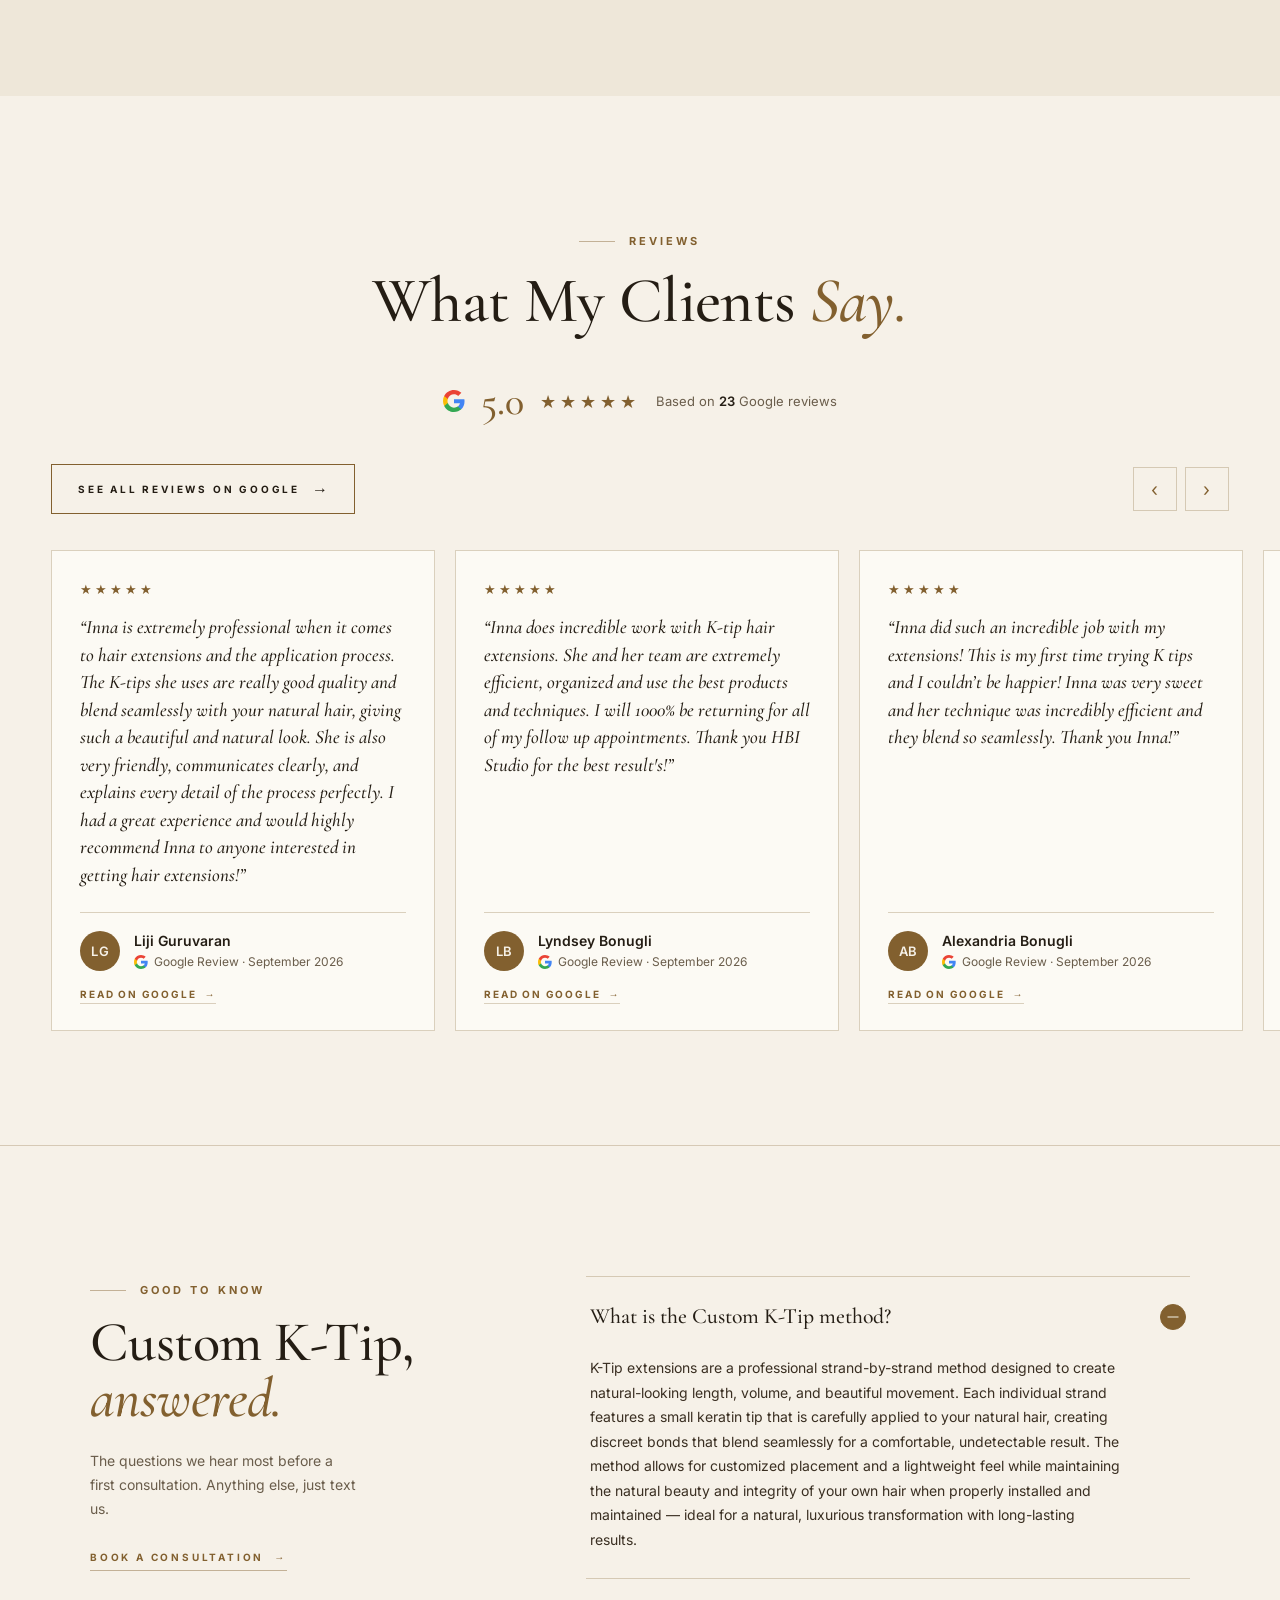
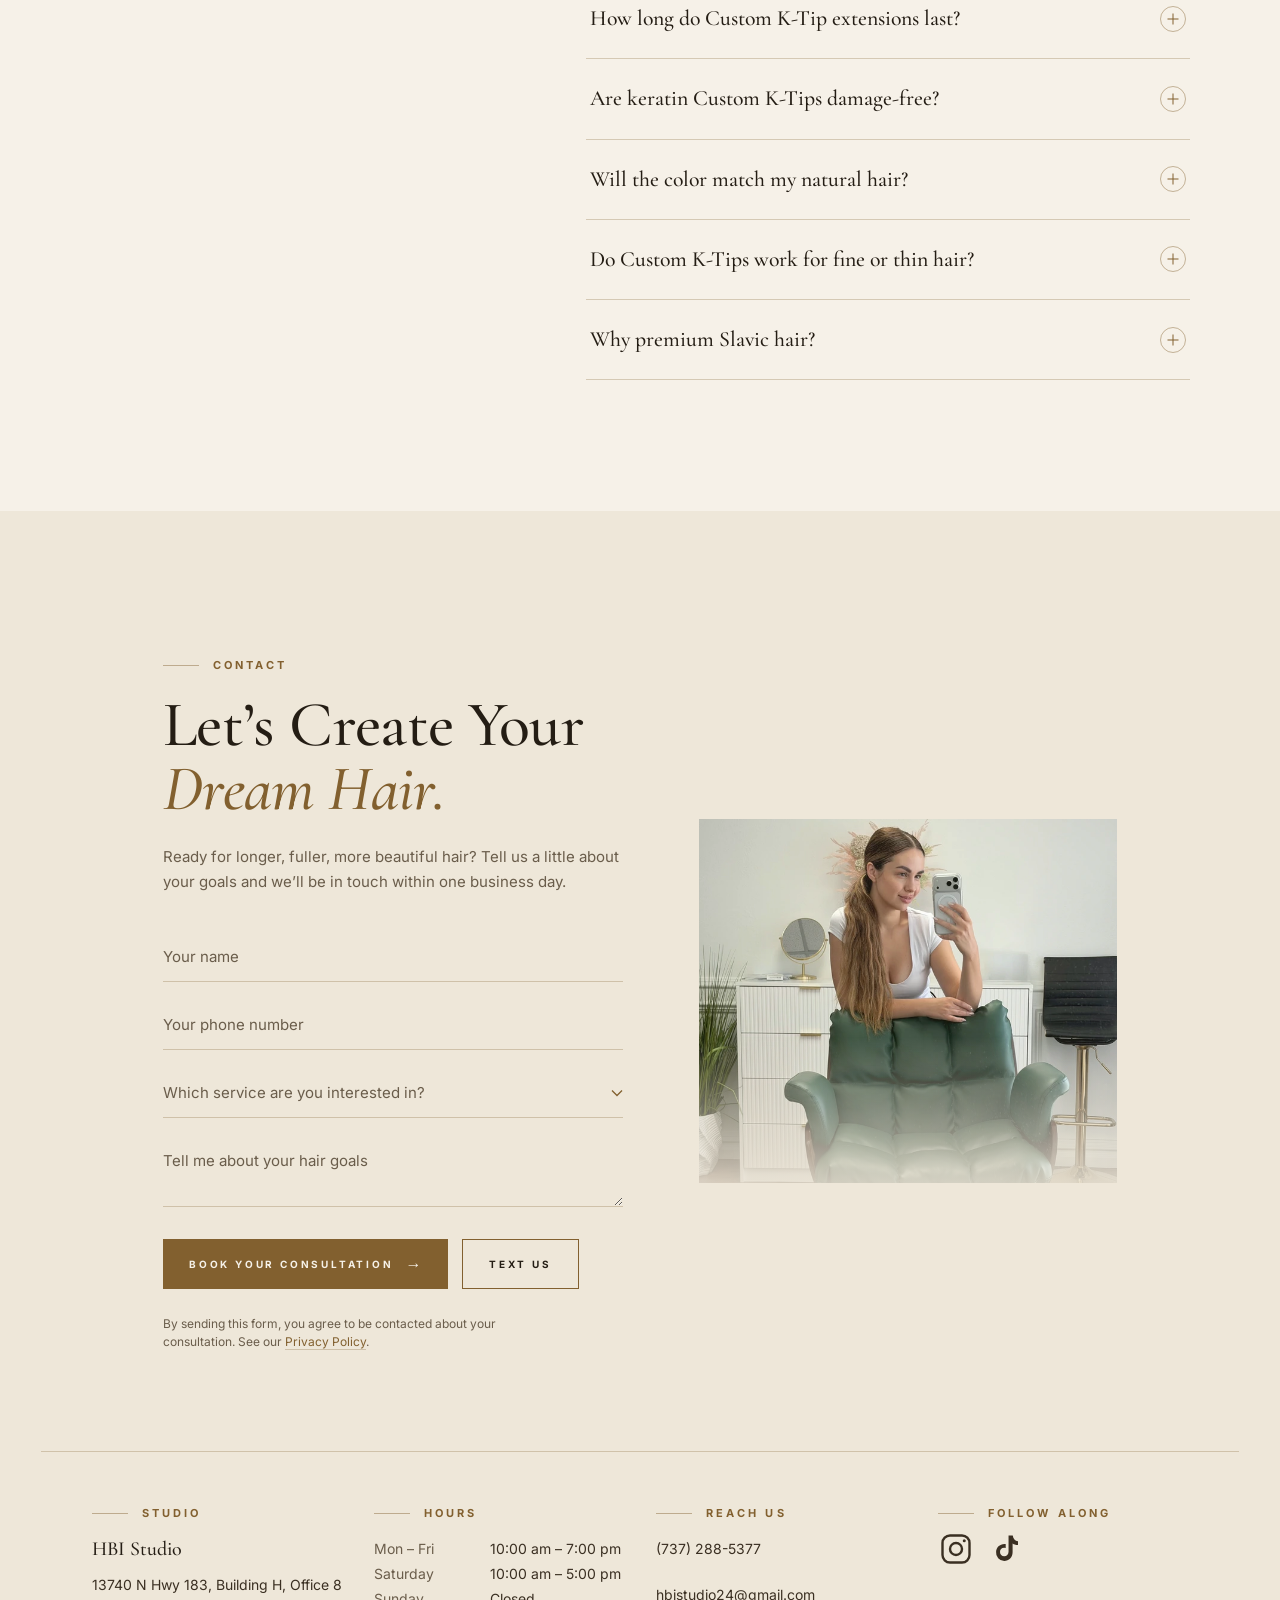
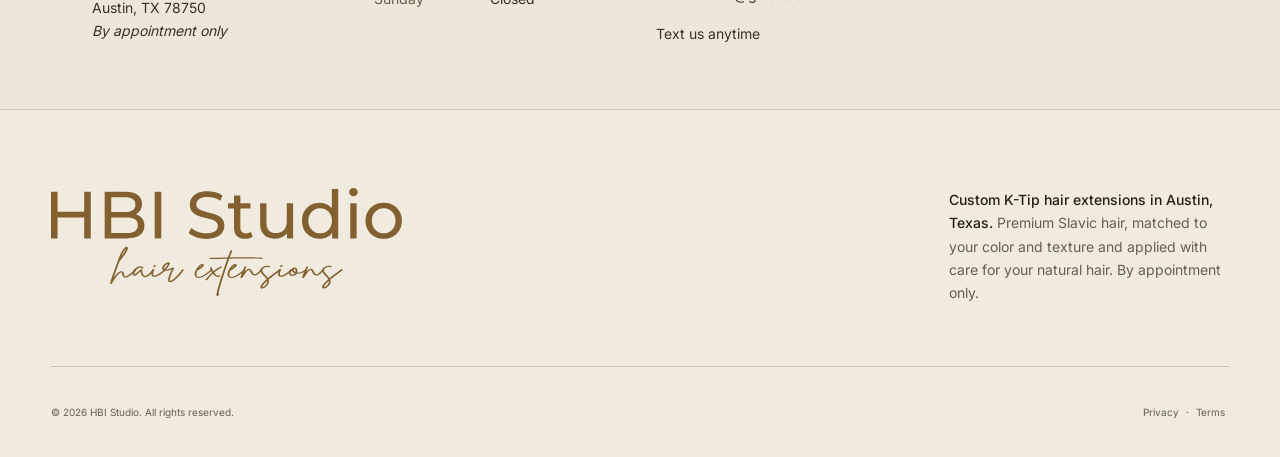
==== commit baa430ee: "reviews: bump count to 23; CLAUDE.md: rules against AI writing tells Co-Authored-By: Claude Opus 5.5" ====
--- a/light/index.html
+++ b/light/index.html
@@ -78,7 +78,7 @@
       "https://www.tiktok.com/@hbi_studio_atx",
       "https://maps.app.goo.gl/on6bKGeQYGcoW2rF8"
     ],
-    "aggregateRating": { "@type": "AggregateRating", "ratingValue": "5.0", "reviewCount": "22" }
+    "aggregateRating": { "@type": "AggregateRating", "ratingValue": "5.0", "reviewCount": "23" }
   }
   </script>
   <script type="application/ld+json">
@@ -774,12 +774,12 @@
         <div class="reviews-head">
           <span class="eyebrow center reveal">Reviews</span>
           <h2 class="reveal" data-delay="100">What My Clients <span class="italic">Say.</span></h2>
-          <!-- Count and rating are read from the live Google profile. Last checked 13 Nov 2026. -->
-          <a class="score reveal" data-delay="200" href="https://search.google.com/local/reviews?placeid=ChIJ2fm51yAzW4YRcansoLvnxGI" target="_blank" rel="noopener" aria-label="HBI Studio on Google: 5.0 stars from 22 reviews">
+          <!-- Count and rating are read from the live Google profile. Last checked 14 Nov 2026. -->
+          <a class="score reveal" data-delay="200" href="https://search.google.com/local/reviews?placeid=ChIJ2fm51yAzW4YRcansoLvnxGI" target="_blank" rel="noopener" aria-label="HBI Studio on Google: 5.0 stars from 23 reviews">
             <svg class="g-mark" aria-hidden="true"><use href="#g-mark"/></svg>
             <span class="num" id="scoreNum">5.0</span>
             <span class="stars" aria-hidden="true">★★★★★</span>
-            <span class="sub">Based on <strong>22</strong> Google reviews</span>
+            <span class="sub">Based on <strong>23</strong> Google reviews</span>
           </a>
         </div>
 
@@ -792,7 +792,7 @@
         </div>
       </div>
 
-      <!-- The ten most recent of the 22, newest first, in Google's own order.
+      <!-- The ten most recent of the 23, newest first, in Google's own order.
            Names are exactly as they appear on Google. Quotes are verbatim; a long
            one is cut at a sentence end and marked with an ellipsis, never reworded.
            Google only publishes relative dates ("3 months ago"), so the dates
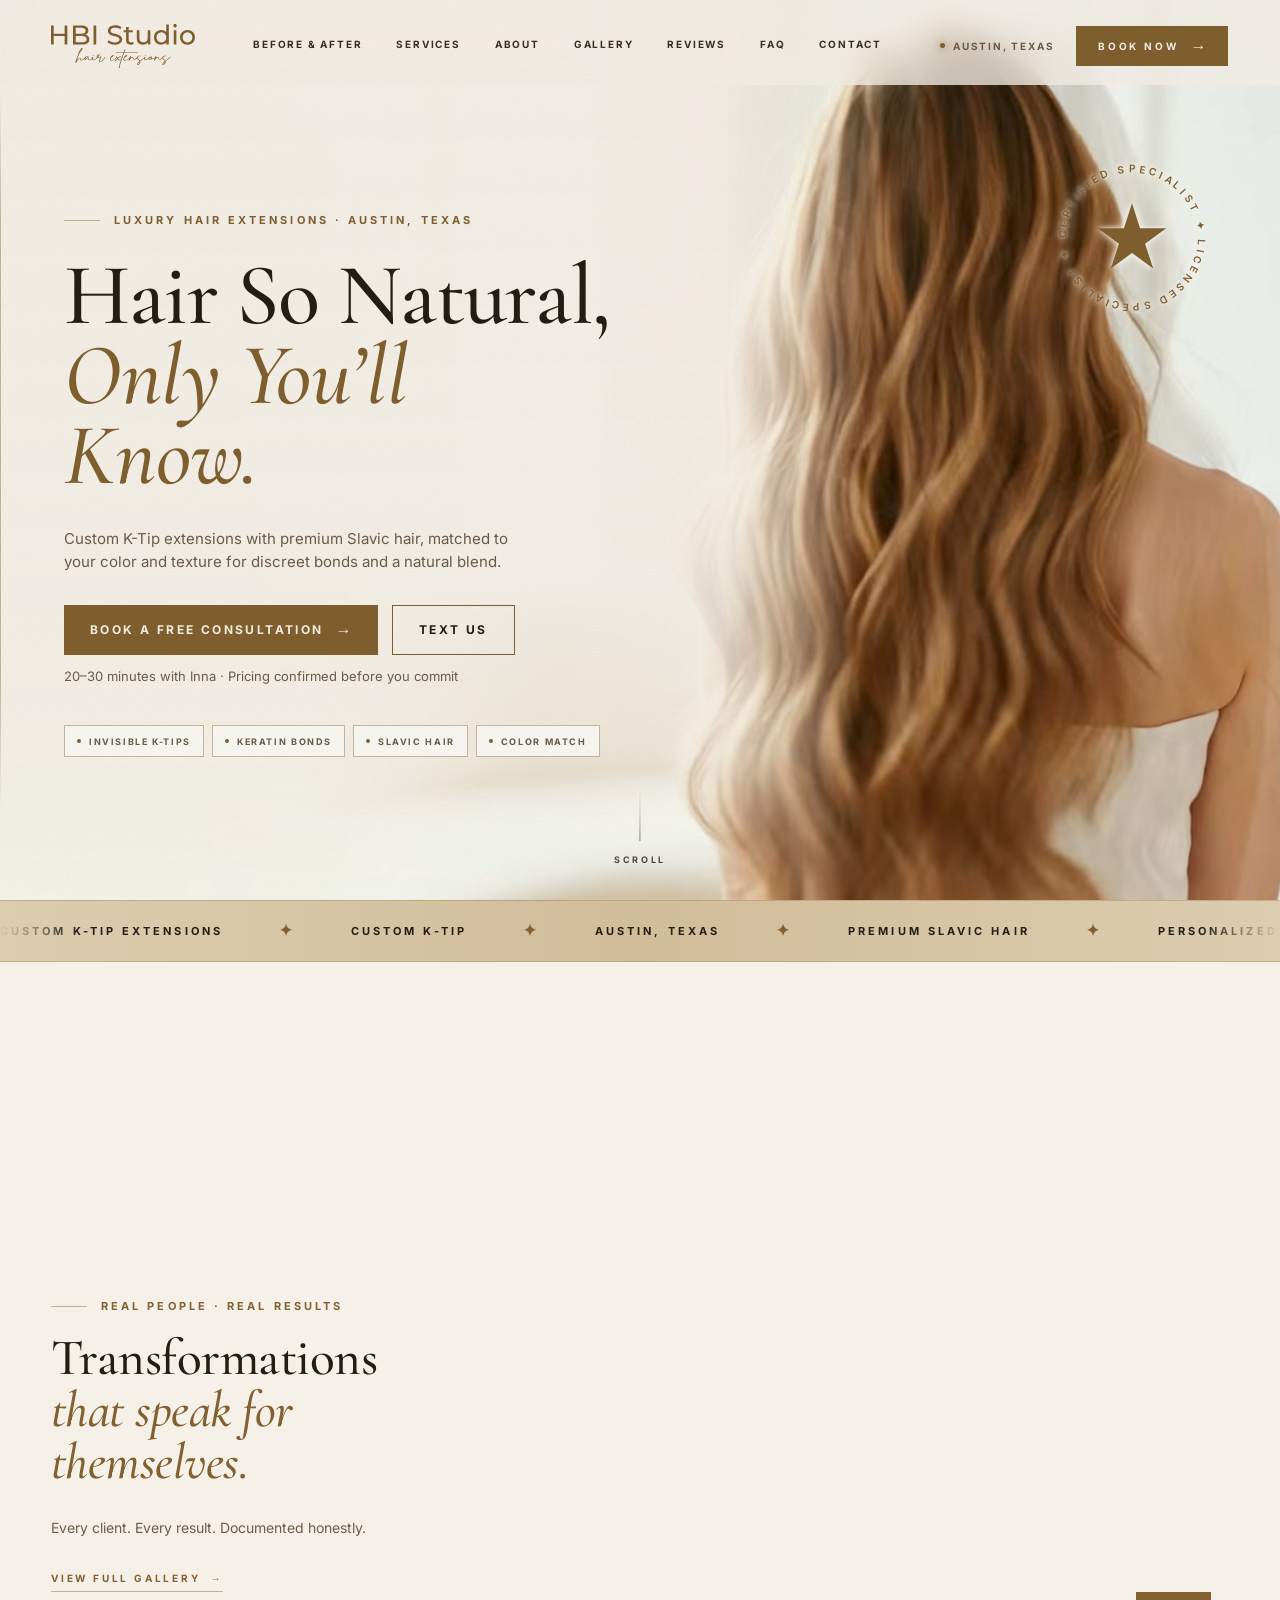
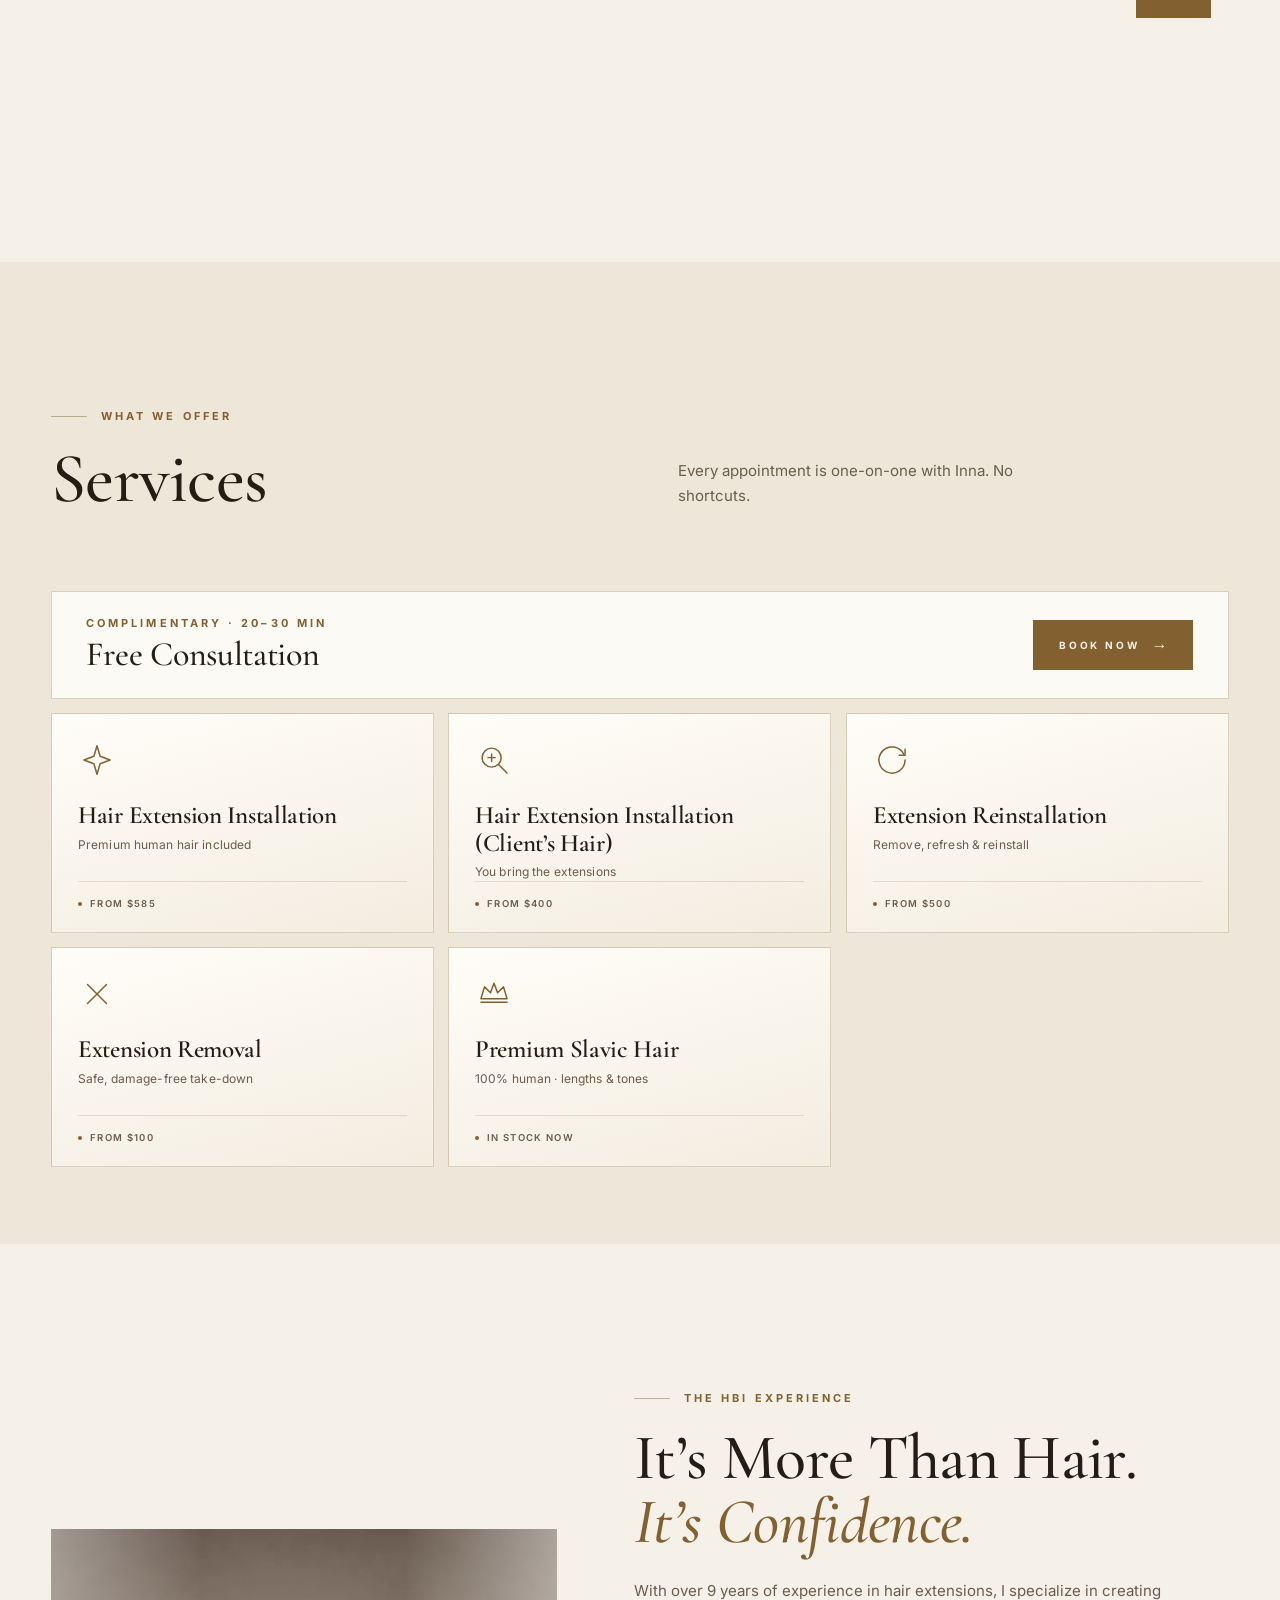
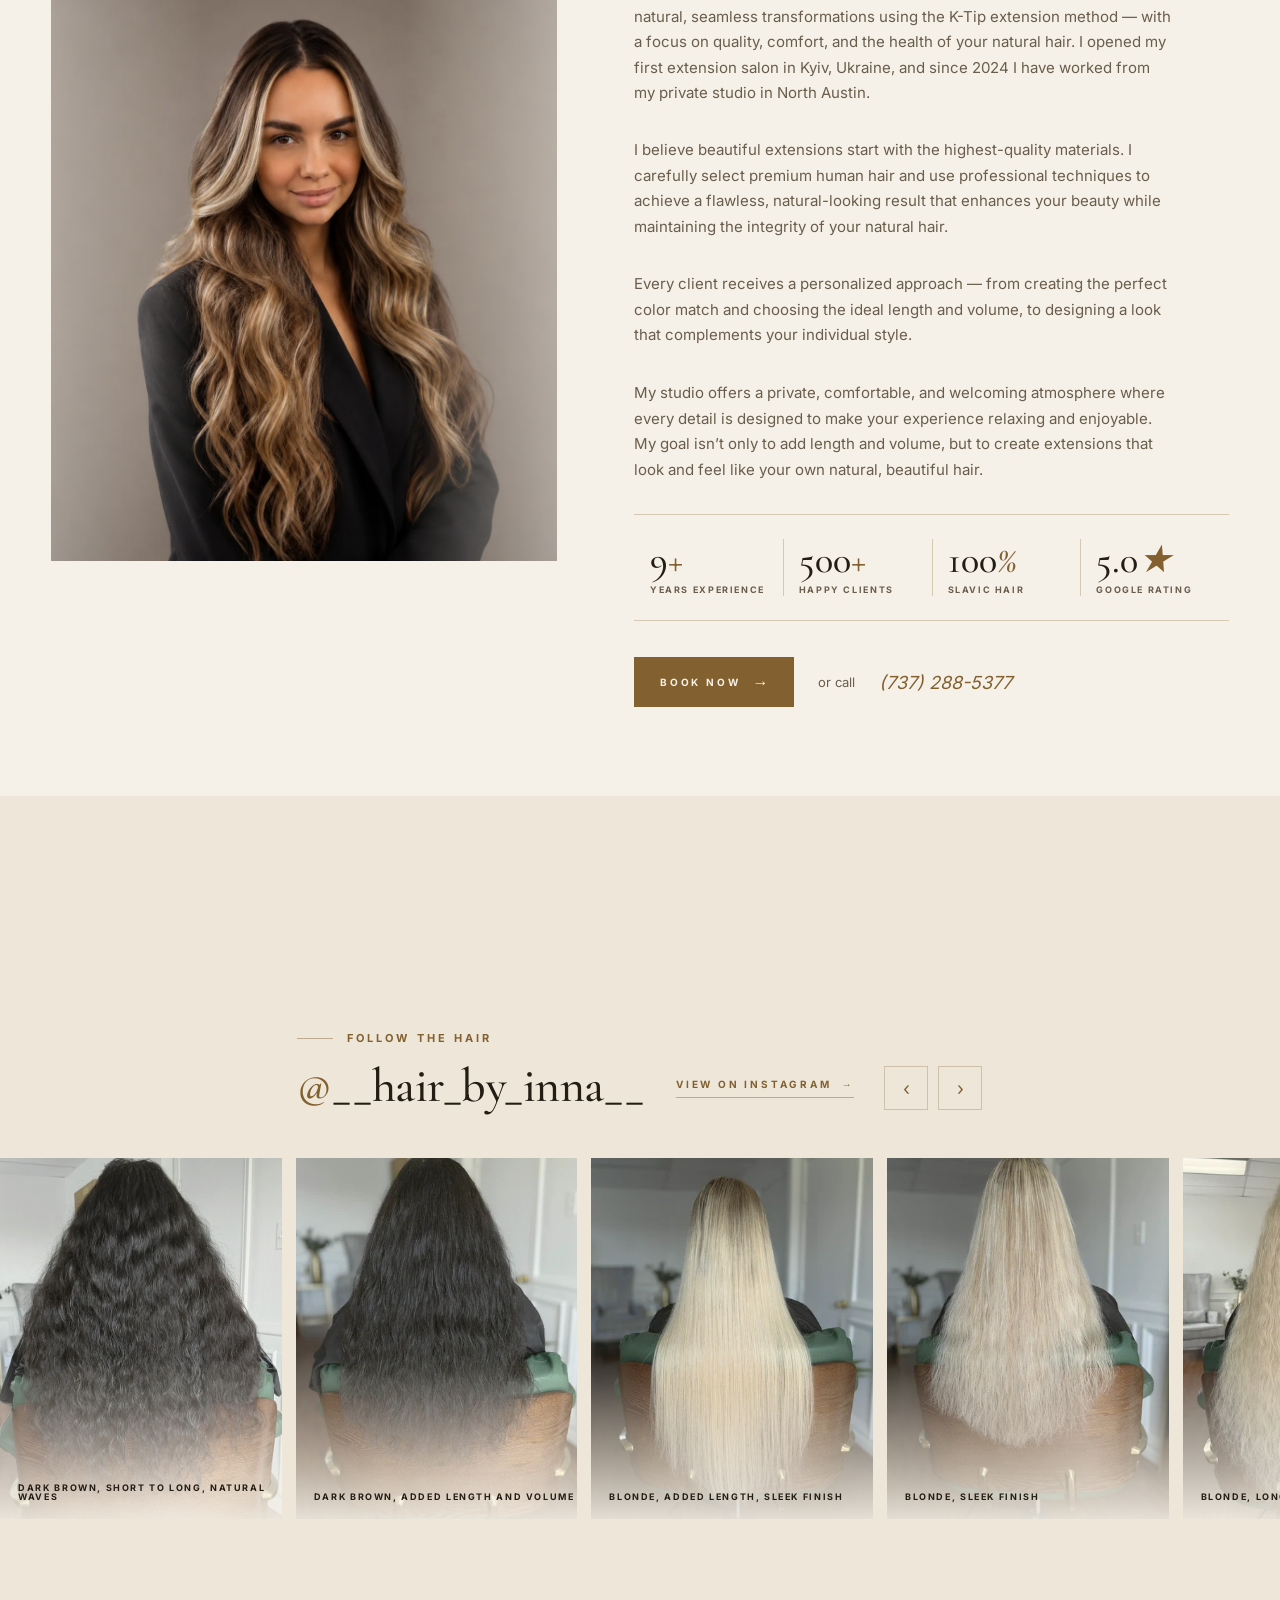
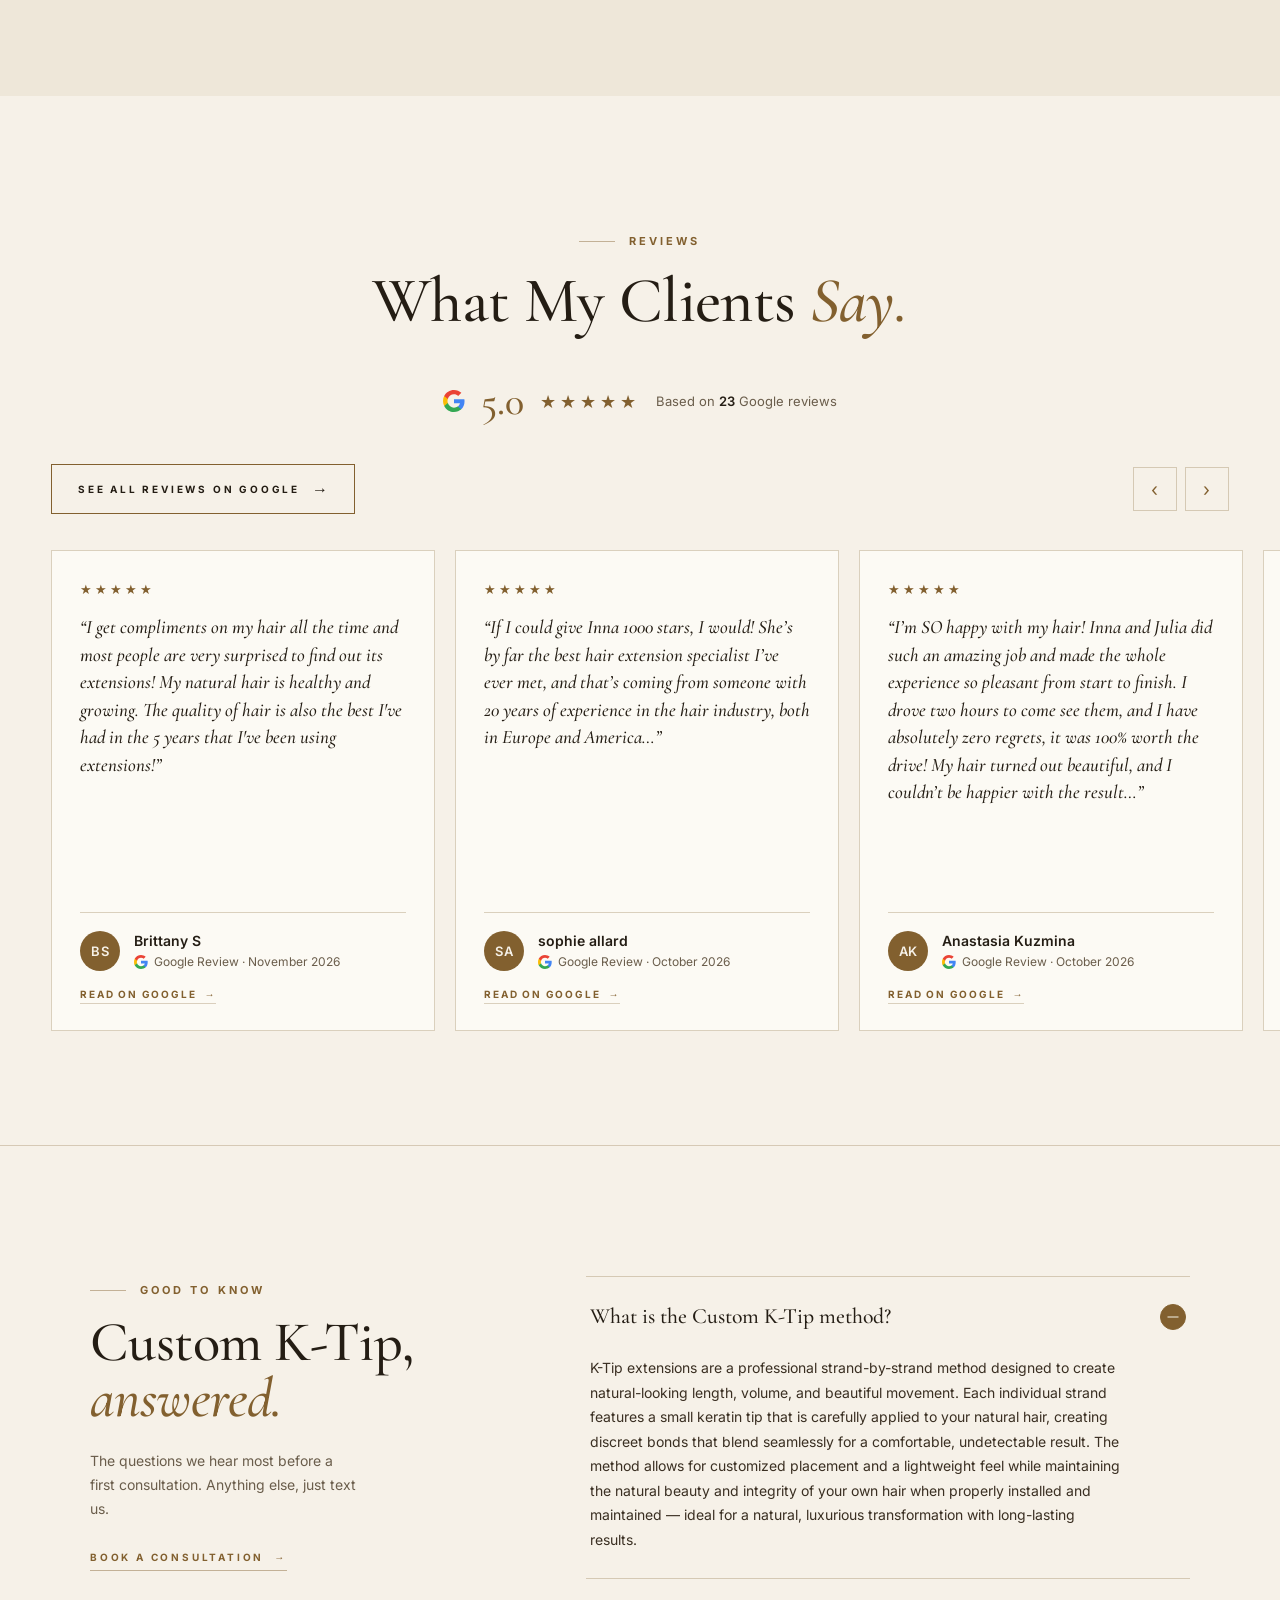
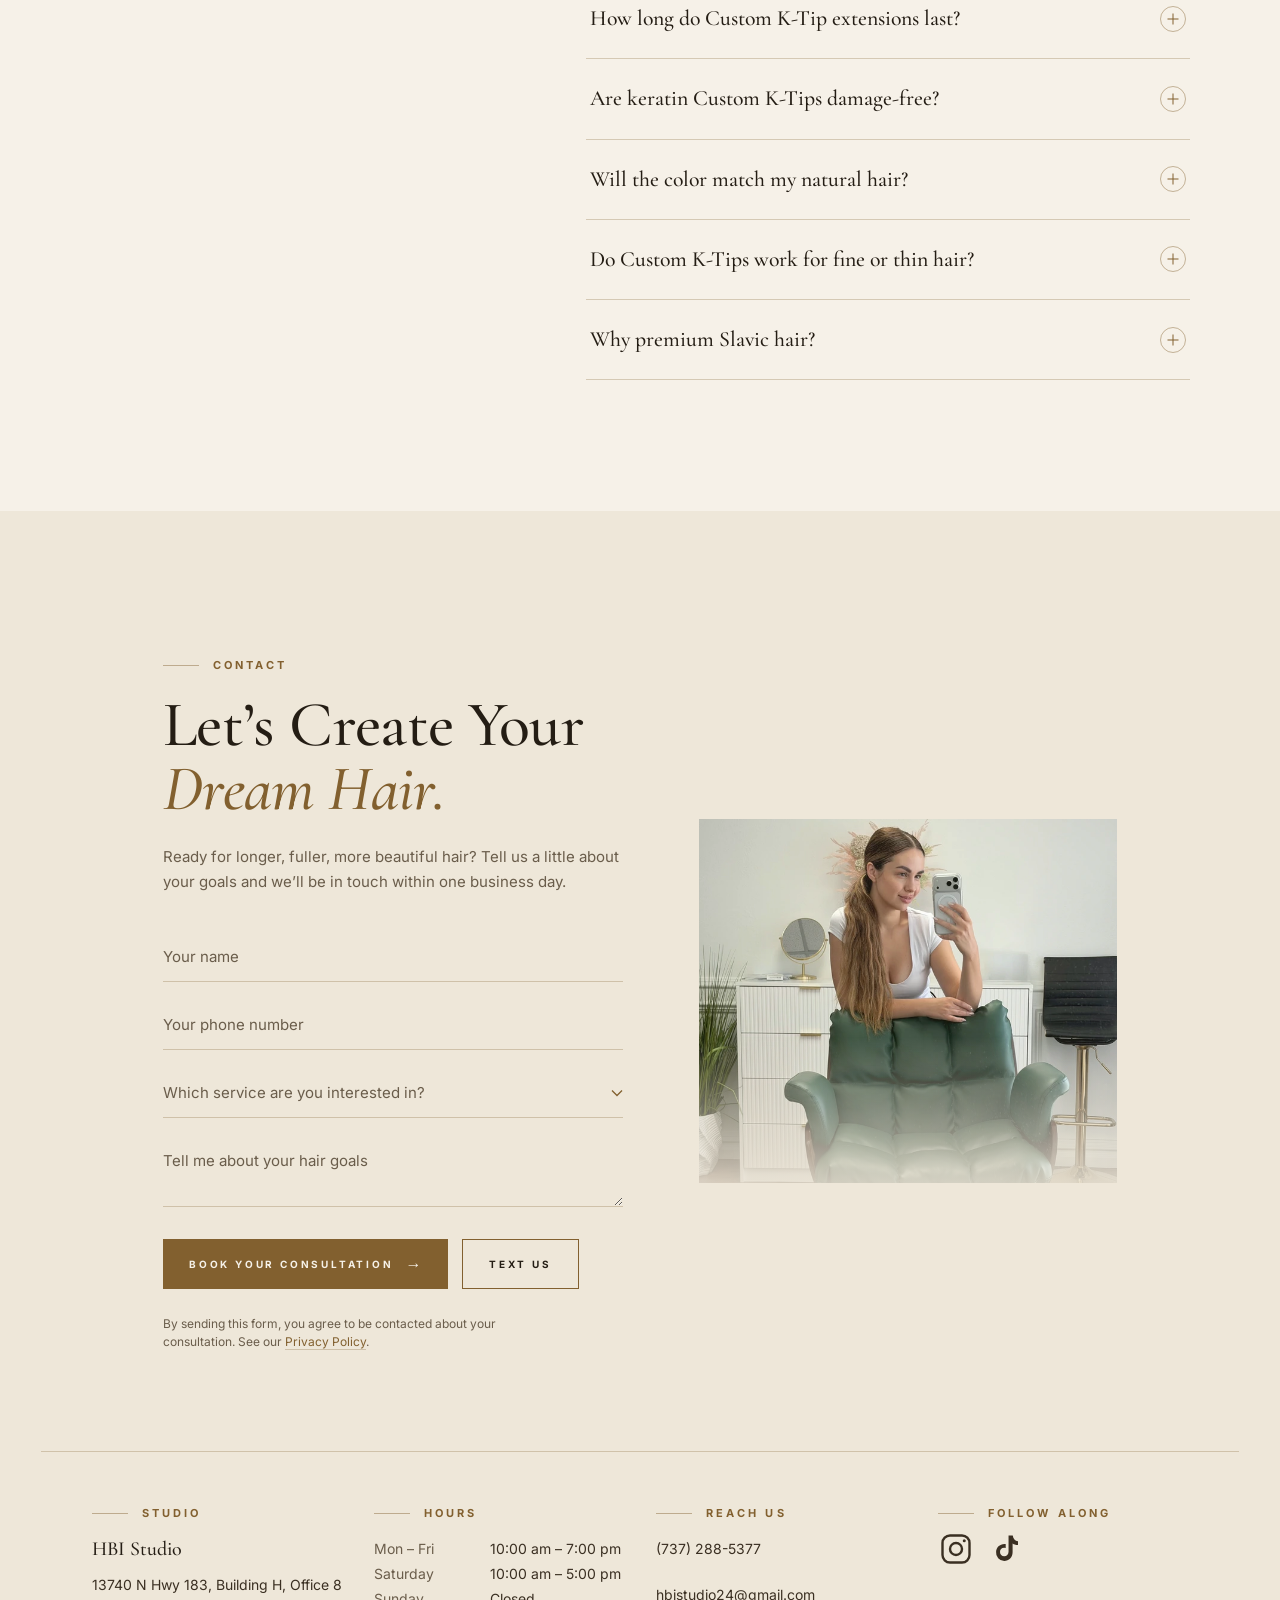
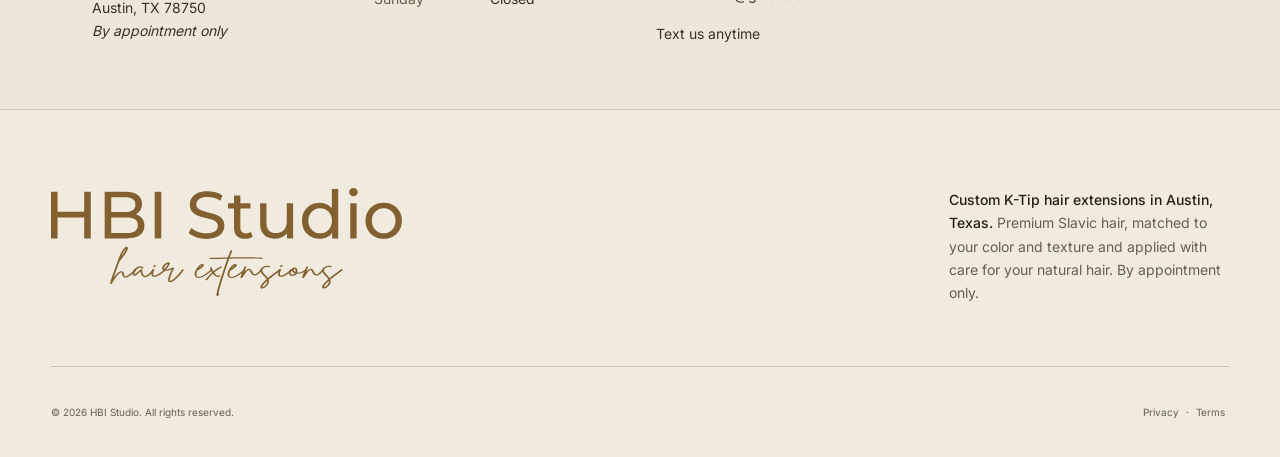
==== commit 0221c16e: "reviews: show every written Google review in the rail (21), each linked to its review Co-Authored-By" ====
--- a/light/index.html
+++ b/light/index.html
@@ -792,12 +792,66 @@
         </div>
       </div>
 
-      <!-- The ten most recent of the 23, newest first, in Google's own order.
-           Names are exactly as they appear on Google. Quotes are verbatim; a long
-           one is cut at a sentence end and marked with an ellipsis, never reworded.
-           Google only publishes relative dates ("3 months ago"), so the dates
-           here are month-level. -->
+      <!-- Every written review on Google with something to say about the work,
+           newest first, in Google's own order (21 of 23: one rating has no
+           text, one is a single generic line). Names are exactly as on Google.
+           Quotes are verbatim; emoji are left out, and a long one is cut at a
+           sentence end and marked with an ellipsis, never reworded. Each card
+           links to that exact review on Google. Google only publishes relative
+           dates ("3 months ago"), so the dates here are month-level. -->
       <div class="reviews-rail reveal" data-delay="200" id="reviewsRail" aria-label="Google reviews">
+
+        <article class="review-card">
+          <span class="stars-sm" role="img" aria-label="5 out of 5 stars">★★★★★</span>
+          <blockquote>I get compliments on my hair all the time and most people are very surprised to find out its extensions! My natural hair is healthy and growing. The quality of hair is also the best I've had in the 5 years that I've been using extensions!</blockquote>
+          <div class="review-meta">
+            <span class="avatar" aria-hidden="true">BS</span>
+            <div class="who">
+              <span class="name">Brittany S</span>
+              <span class="src"><svg class="g-mark" aria-hidden="true"><use href="#g-mark"/></svg> Google Review · November 2026</span>
+            </div>
+          </div>
+          <a class="review-link" href="https://www.google.com/maps/reviews/data=!4m8!14m7!1m6!2m5!1sCi9DQUlRQUNvZENodHljRjlvT2pocmNYcE5SR0phV0hNeExUbDZSVkJwT1VWaWIyYxAB!2m1!1s0x0:0x62c4e7bba0eca971!3m1!1s2@1:CAIQACodChtycF9oOjhrcXpNRGJaWHMxLTl6RVBpOUVib2c%7C%7C" target="_blank" rel="noopener" aria-label="Read Brittany S’s review on Google">Read on Google <span class="arrow">→</span></a>
+        </article>
+
+        <article class="review-card">
+          <span class="stars-sm" role="img" aria-label="5 out of 5 stars">★★★★★</span>
+          <blockquote>If I could give Inna 1000 stars, I would! She’s by far the best hair extension specialist I’ve ever met, and that’s coming from someone with 20 years of experience in the hair industry, both in Europe and America…</blockquote>
+          <div class="review-meta">
+            <span class="avatar" aria-hidden="true">SA</span>
+            <div class="who">
+              <span class="name">sophie allard</span>
+              <span class="src"><svg class="g-mark" aria-hidden="true"><use href="#g-mark"/></svg> Google Review · October 2026</span>
+            </div>
+          </div>
+          <a class="review-link" href="https://www.google.com/maps/reviews/data=!4m8!14m7!1m6!2m5!1sCi9DQUlRQUNvZENodHljRjlvT2pBMWVHSnVZVUp1WlVGSU5YWm5URlo1ZUUxTU0xRRAB!2m1!1s0x0:0x62c4e7bba0eca971!3m1!1s2@1:CAIQACodChtycF9oOjA1eGJuYUJuZUFINXZnTFZ5eE1MM1E%7C%7C" target="_blank" rel="noopener" aria-label="Read sophie allard’s review on Google">Read on Google <span class="arrow">→</span></a>
+        </article>
+
+        <article class="review-card">
+          <span class="stars-sm" role="img" aria-label="5 out of 5 stars">★★★★★</span>
+          <blockquote>I’m SO happy with my hair! Inna and Julia did such an amazing job and made the whole experience so pleasant from start to finish. I drove two hours to come see them, and I have absolutely zero regrets, it was 100% worth the drive! My hair turned out beautiful, and I couldn’t be happier with the result…</blockquote>
+          <div class="review-meta">
+            <span class="avatar" aria-hidden="true">AK</span>
+            <div class="who">
+              <span class="name">Anastasia Kuzmina</span>
+              <span class="src"><svg class="g-mark" aria-hidden="true"><use href="#g-mark"/></svg> Google Review · October 2026</span>
+            </div>
+          </div>
+          <a class="review-link" href="https://www.google.com/maps/reviews/data=!4m8!14m7!1m6!2m5!1sCi9DQUlRQUNvZENodHljRjlvT25wcmJuQlJWMFpSTlVGeE5rdGxjMWxEYVhGRWNFRRAB!2m1!1s0x0:0x62c4e7bba0eca971!3m1!1s2@1:CAIQACodChtycF9oOnprbnBRV0ZRNUFxNktlc1lDaXFEcEE%7C%7C" target="_blank" rel="noopener" aria-label="Read Anastasia Kuzmina’s review on Google">Read on Google <span class="arrow">→</span></a>
+        </article>
+
+        <article class="review-card">
+          <span class="stars-sm" role="img" aria-label="5 out of 5 stars">★★★★★</span>
+          <blockquote>I am absolutely OBSESSED with my hair! She completely transformed it and somehow gave me exactly what I pictured, only better. The color is beautiful, the extensions blend so naturally, and the amount of care and attention she put into every detail really shows…</blockquote>
+          <div class="review-meta">
+            <span class="avatar" aria-hidden="true">RM</span>
+            <div class="who">
+              <span class="name">Rachel Munoz</span>
+              <span class="src"><svg class="g-mark" aria-hidden="true"><use href="#g-mark"/></svg> Google Review · September 2026</span>
+            </div>
+          </div>
+          <a class="review-link" href="https://www.google.com/maps/reviews/data=!4m8!14m7!1m6!2m5!1sCi9DQUlRQUNvZENodHljRjlvT2pSVFNIQllSVEJUYm5GMmVGRXhUa3B2ZEZWcVZFRRAB!2m1!1s0x0:0x62c4e7bba0eca971!3m1!1s2@1:CAIQACodChtycF9oOjRTSHBYRTBTbnF2eFExTkpvdFVqVEE%7C%7C" target="_blank" rel="noopener" aria-label="Read Rachel Munoz’s review on Google">Read on Google <span class="arrow">→</span></a>
+        </article>
 
         <article class="review-card">
           <span class="stars-sm" role="img" aria-label="5 out of 5 stars">★★★★★</span>
@@ -814,6 +868,19 @@
 
         <article class="review-card">
           <span class="stars-sm" role="img" aria-label="5 out of 5 stars">★★★★★</span>
+          <blockquote>Absolutely love this studio! The service is amazing, very professional and attentive. I’m so happy with the result — my hair looks beautiful and natural. The atmosphere is welcoming and comfortable. Highly recommend HBI Studio!</blockquote>
+          <div class="review-meta">
+            <span class="avatar" aria-hidden="true">SV</span>
+            <div class="who">
+              <span class="name">Svetlana Vinogradskaya</span>
+              <span class="src"><svg class="g-mark" aria-hidden="true"><use href="#g-mark"/></svg> Google Review · September 2026</span>
+            </div>
+          </div>
+          <a class="review-link" href="https://www.google.com/maps/reviews/data=!4m8!14m7!1m6!2m5!1sCi9DQUlRQUNvZENodHljRjlvT2psa1RXaGFWSFE0UjNOTUxXRmlSRTVvVUc5cU1XYxAB!2m1!1s0x0:0x62c4e7bba0eca971!3m1!1s2@1:CAIQACodChtycF9oOjlkTWhaVHQ4R3NMLWFiRE5oUG9qMWc%7C%7C" target="_blank" rel="noopener" aria-label="Read Svetlana Vinogradskaya’s review on Google">Read on Google <span class="arrow">→</span></a>
+        </article>
+
+        <article class="review-card">
+          <span class="stars-sm" role="img" aria-label="5 out of 5 stars">★★★★★</span>
           <blockquote>Inna does incredible work with K-tip hair extensions. She and her team are extremely efficient, organized and use the best products and techniques. I will 1000% be returning for all of my follow up appointments. Thank you HBI Studio for the best result's!</blockquote>
           <div class="review-meta">
             <span class="avatar" aria-hidden="true">LB</span>
@@ -927,6 +994,84 @@
             </div>
           </div>
           <a class="review-link" href="https://www.google.com/maps/reviews/data=!4m8!14m7!1m6!2m5!1sCi9DQUlRQUNvZENodHljRjlvT2pVeFZFNUJZMDUwVUdoak4waFZNVGxyTXpCb1NXYxAB!2m1!1s0x0:0x62c4e7bba0eca971!3m1!1s2@1:CAIQACodChtycF9oOjUxVE5BY050UGhjN0hVMTlrMzBoSWc%7C%7C" target="_blank" rel="noopener" aria-label="Read Katsiaryna Aksionava’s review on Google">Read on Google <span class="arrow">→</span></a>
+        </article>
+
+        <article class="review-card">
+          <span class="stars-sm" role="img" aria-label="5 out of 5 stars">★★★★★</span>
+          <blockquote>Inna is incredibly professional and very experienced with hair extensions. The quality is top-notch, the blend looks completely natural and the whole process was smooth and comfortable. I’m so happy with the results and would highly recommend her to anyone looking to transform their hair!</blockquote>
+          <div class="review-meta">
+            <span class="avatar" aria-hidden="true">AP</span>
+            <div class="who">
+              <span class="name">Anastasiia Pavlenko</span>
+              <span class="src"><svg class="g-mark" aria-hidden="true"><use href="#g-mark"/></svg> Google Review · July 2025</span>
+            </div>
+          </div>
+          <a class="review-link" href="https://www.google.com/maps/reviews/data=!4m8!14m7!1m6!2m5!1sCi9DQUlRQUNvZENodHljRjlvT2xoYWRqazJWR2xuUjBnNExWQktjVE50YmtsSVlsRRAB!2m1!1s0x0:0x62c4e7bba0eca971!3m1!1s2@1:CAIQACodChtycF9oOlhadjk2VGlnR0g4LVBKcTNtbklIYlE%7C%7C" target="_blank" rel="noopener" aria-label="Read Anastasiia Pavlenko’s review on Google">Read on Google <span class="arrow">→</span></a>
+        </article>
+
+        <article class="review-card">
+          <span class="stars-sm" role="img" aria-label="5 out of 5 stars">★★★★★</span>
+          <blockquote>I am happy with my beautiful hair, they picked out several tails for me, 120 g on my head a very beautiful mane</blockquote>
+          <div class="review-meta">
+            <span class="avatar" aria-hidden="true">IK</span>
+            <div class="who">
+              <span class="name">Ilona Kharchylava</span>
+              <span class="src"><svg class="g-mark" aria-hidden="true"><use href="#g-mark"/></svg> Google Review · July 2025</span>
+            </div>
+          </div>
+          <a class="review-link" href="https://www.google.com/maps/reviews/data=!4m8!14m7!1m6!2m5!1sCi9DQUlRQUNvZENodHljRjlvT2poNU0zWXljVk5HYVhsaE1sUkdiM1pyYTFoTWQwRRAB!2m1!1s0x0:0x62c4e7bba0eca971!3m1!1s2@1:CAIQACodChtycF9oOjh5M3YycVNGaXlhMlRGb3Zra1hMd0E%7C%7C" target="_blank" rel="noopener" aria-label="Read Ilona Kharchylava’s review on Google">Read on Google <span class="arrow">→</span></a>
+        </article>
+
+        <article class="review-card">
+          <span class="stars-sm" role="img" aria-label="5 out of 5 stars">★★★★★</span>
+          <blockquote>I always get my extensions here! Excellent quality, comfortable capsules, and a pleasant atmosphere. Thanks to the girls for my gorgeous hair.</blockquote>
+          <div class="review-meta">
+            <span class="avatar" aria-hidden="true">МР</span>
+            <div class="who">
+              <span class="name">Маша Романюк</span>
+              <span class="src"><svg class="g-mark" aria-hidden="true"><use href="#g-mark"/></svg> Google Review · July 2025 · Translated by Google</span>
+            </div>
+          </div>
+          <a class="review-link" href="https://www.google.com/maps/reviews/data=!4m8!14m7!1m6!2m5!1sCi9DQUlRQUNvZENodHljRjlvT2xVeFZtVlNiazU2YjBWaGRuQnVWalV4Yld4YVZGRRAB!2m1!1s0x0:0x62c4e7bba0eca971!3m1!1s2@1:CAIQACodChtycF9oOlUxVmVSbk56b0VhdnBuVjUxbWxaVFE%7C%7C" target="_blank" rel="noopener" aria-label="Read Маша Романюк’s review on Google">Read on Google <span class="arrow">→</span></a>
+        </article>
+
+        <article class="review-card">
+          <span class="stars-sm" role="img" aria-label="5 out of 5 stars">★★★★★</span>
+          <blockquote>To find that quality of hair extensions in Austin is a blessing! I got mine done by Inna recently and I absolutely love them. She did such a great job matching the color and making everything look super natural. The whole process was easy, comfortable, and quicker than expected…</blockquote>
+          <div class="review-meta">
+            <span class="avatar" aria-hidden="true">NP</span>
+            <div class="who">
+              <span class="name">Natalie Pimenta</span>
+              <span class="src"><svg class="g-mark" aria-hidden="true"><use href="#g-mark"/></svg> Google Review · July 2025</span>
+            </div>
+          </div>
+          <a class="review-link" href="https://www.google.com/maps/reviews/data=!4m8!14m7!1m6!2m5!1sCi9DQUlRQUNvZENodHljRjlvT2tsQlRXaFBOM0phZW1OMGRsSXpPR3BJZUZrNGRFRRAB!2m1!1s0x0:0x62c4e7bba0eca971!3m1!1s2@1:CAIQACodChtycF9oOklBTWhPN3JaemN0dlIzOGpIeFk4dEE%7C%7C" target="_blank" rel="noopener" aria-label="Read Natalie Pimenta’s review on Google">Read on Google <span class="arrow">→</span></a>
+        </article>
+
+        <article class="review-card">
+          <span class="stars-sm" role="img" aria-label="5 out of 5 stars">★★★★★</span>
+          <blockquote>I can’t say enough amazing things about HBI Studio! I’ve been getting my hair extensions done with Inna and her sister for the past year, and they’ve been nothing short of incredible. From day one, they’ve made me feel so welcome, listened to exactly what I wanted, and delivered flawless results every time…</blockquote>
+          <div class="review-meta">
+            <span class="avatar" aria-hidden="true">AG</span>
+            <div class="who">
+              <span class="name">Andrea Giaccio</span>
+              <span class="src"><svg class="g-mark" aria-hidden="true"><use href="#g-mark"/></svg> Google Review · July 2025</span>
+            </div>
+          </div>
+          <a class="review-link" href="https://www.google.com/maps/reviews/data=!4m8!14m7!1m6!2m5!1sCi9DQUlRQUNvZENodHljRjlvT2xGTFJrTm9abXc0U0U5cE5sVjZVM2RmVDI1bGMwRRAB!2m1!1s0x0:0x62c4e7bba0eca971!3m1!1s2@1:CAIQACodChtycF9oOlFLRkNoZmw4SE9pNlV6U3dfT25lc0E%7C%7C" target="_blank" rel="noopener" aria-label="Read Andrea Giaccio’s review on Google">Read on Google <span class="arrow">→</span></a>
+        </article>
+
+        <article class="review-card">
+          <span class="stars-sm" role="img" aria-label="5 out of 5 stars">★★★★★</span>
+          <blockquote>I’m very happy with my hair extensions! This is not my first time getting extensions, so I have something to compare with, and I can say this place is truly outstanding. Beautiful studio, friendly atmosphere, great service, and an excellent selection of hair…</blockquote>
+          <div class="review-meta">
+            <span class="avatar" aria-hidden="true">ЮК</span>
+            <div class="who">
+              <span class="name">Юлия Кулешова</span>
+              <span class="src"><svg class="g-mark" aria-hidden="true"><use href="#g-mark"/></svg> Google Review · July 2025</span>
+            </div>
+          </div>
+          <a class="review-link" href="https://www.google.com/maps/reviews/data=!4m8!14m7!1m6!2m5!1sCi9DQUlRQUNvZENodHljRjlvT2xKc1lsaExTVmh1YVd0aWNYVnBOVm81VkdKcFVYYxAB!2m1!1s0x0:0x62c4e7bba0eca971!3m1!1s2@1:CAIQACodChtycF9oOlJsYlhLSVhuaWticXVpNVo5VGJpUXc%7C%7C" target="_blank" rel="noopener" aria-label="Read Юлия Кулешова’s review on Google">Read on Google <span class="arrow">→</span></a>
         </article>
 
       </div>
